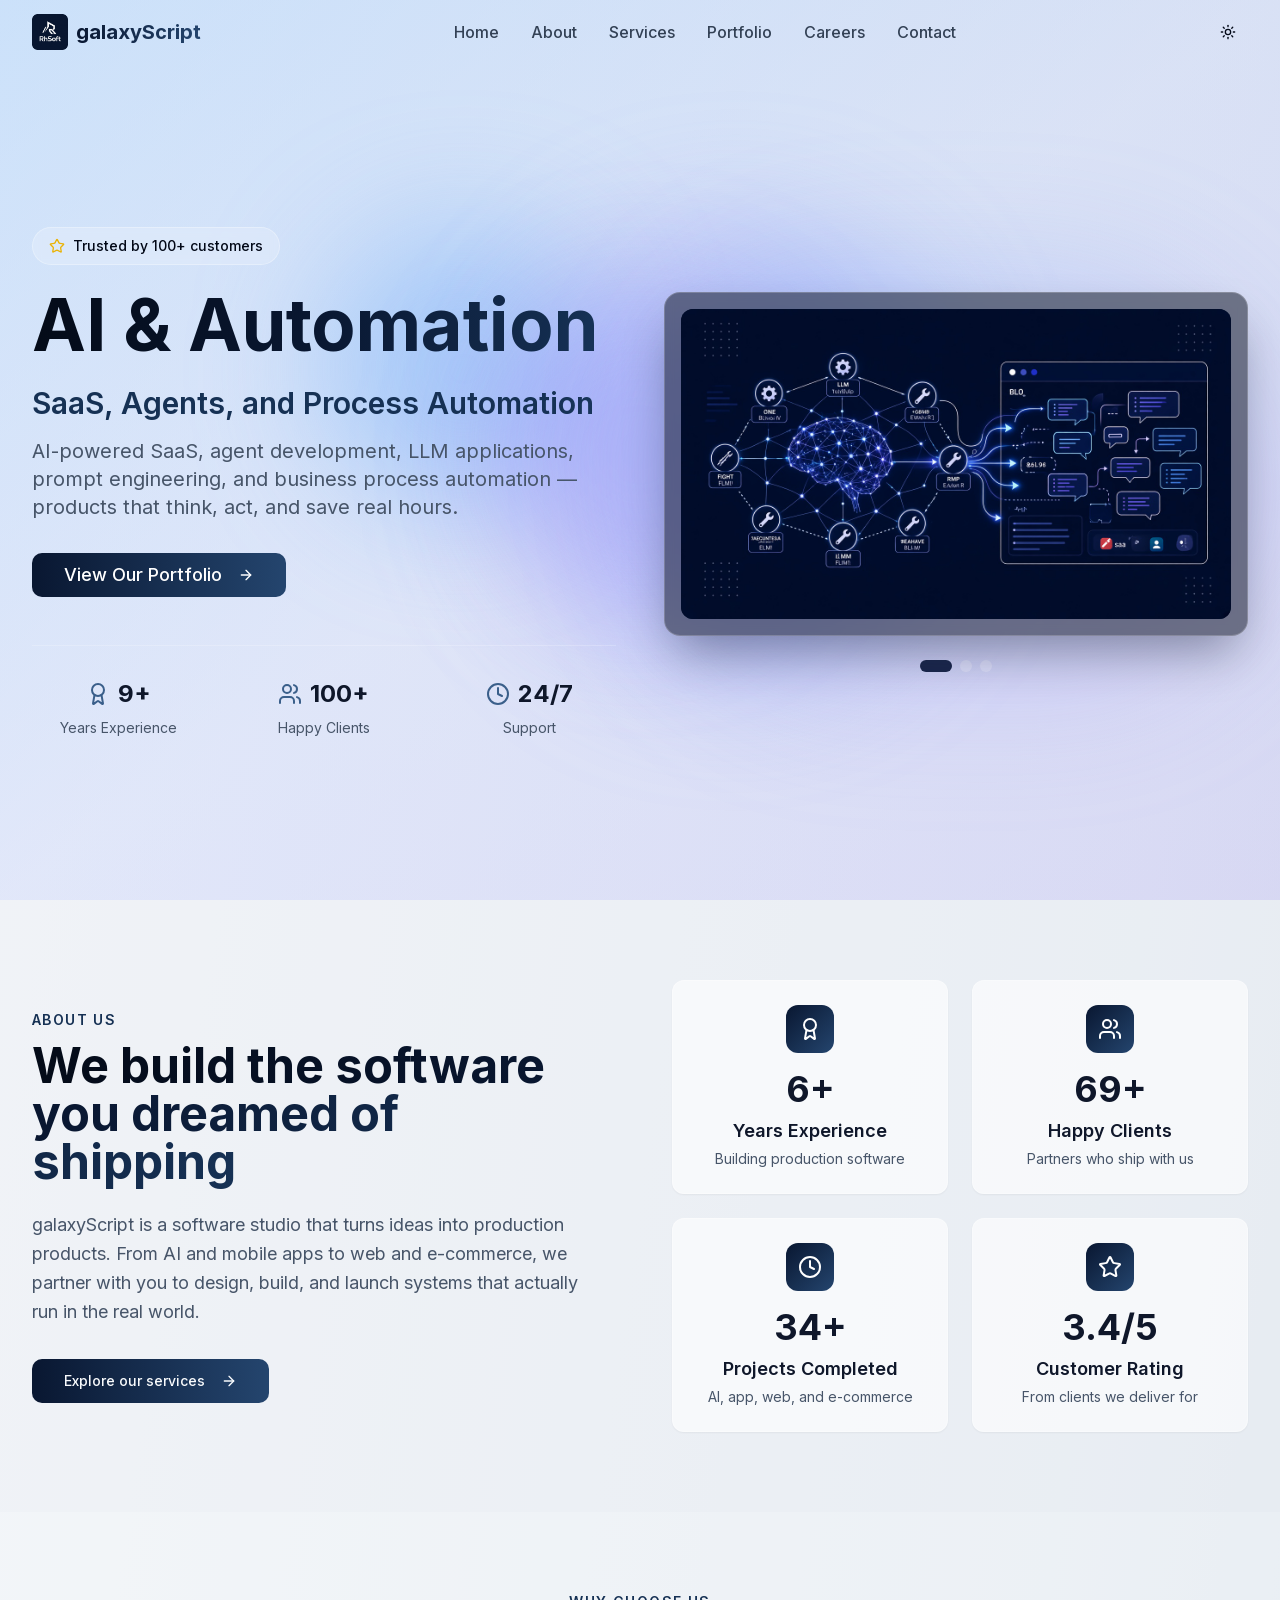
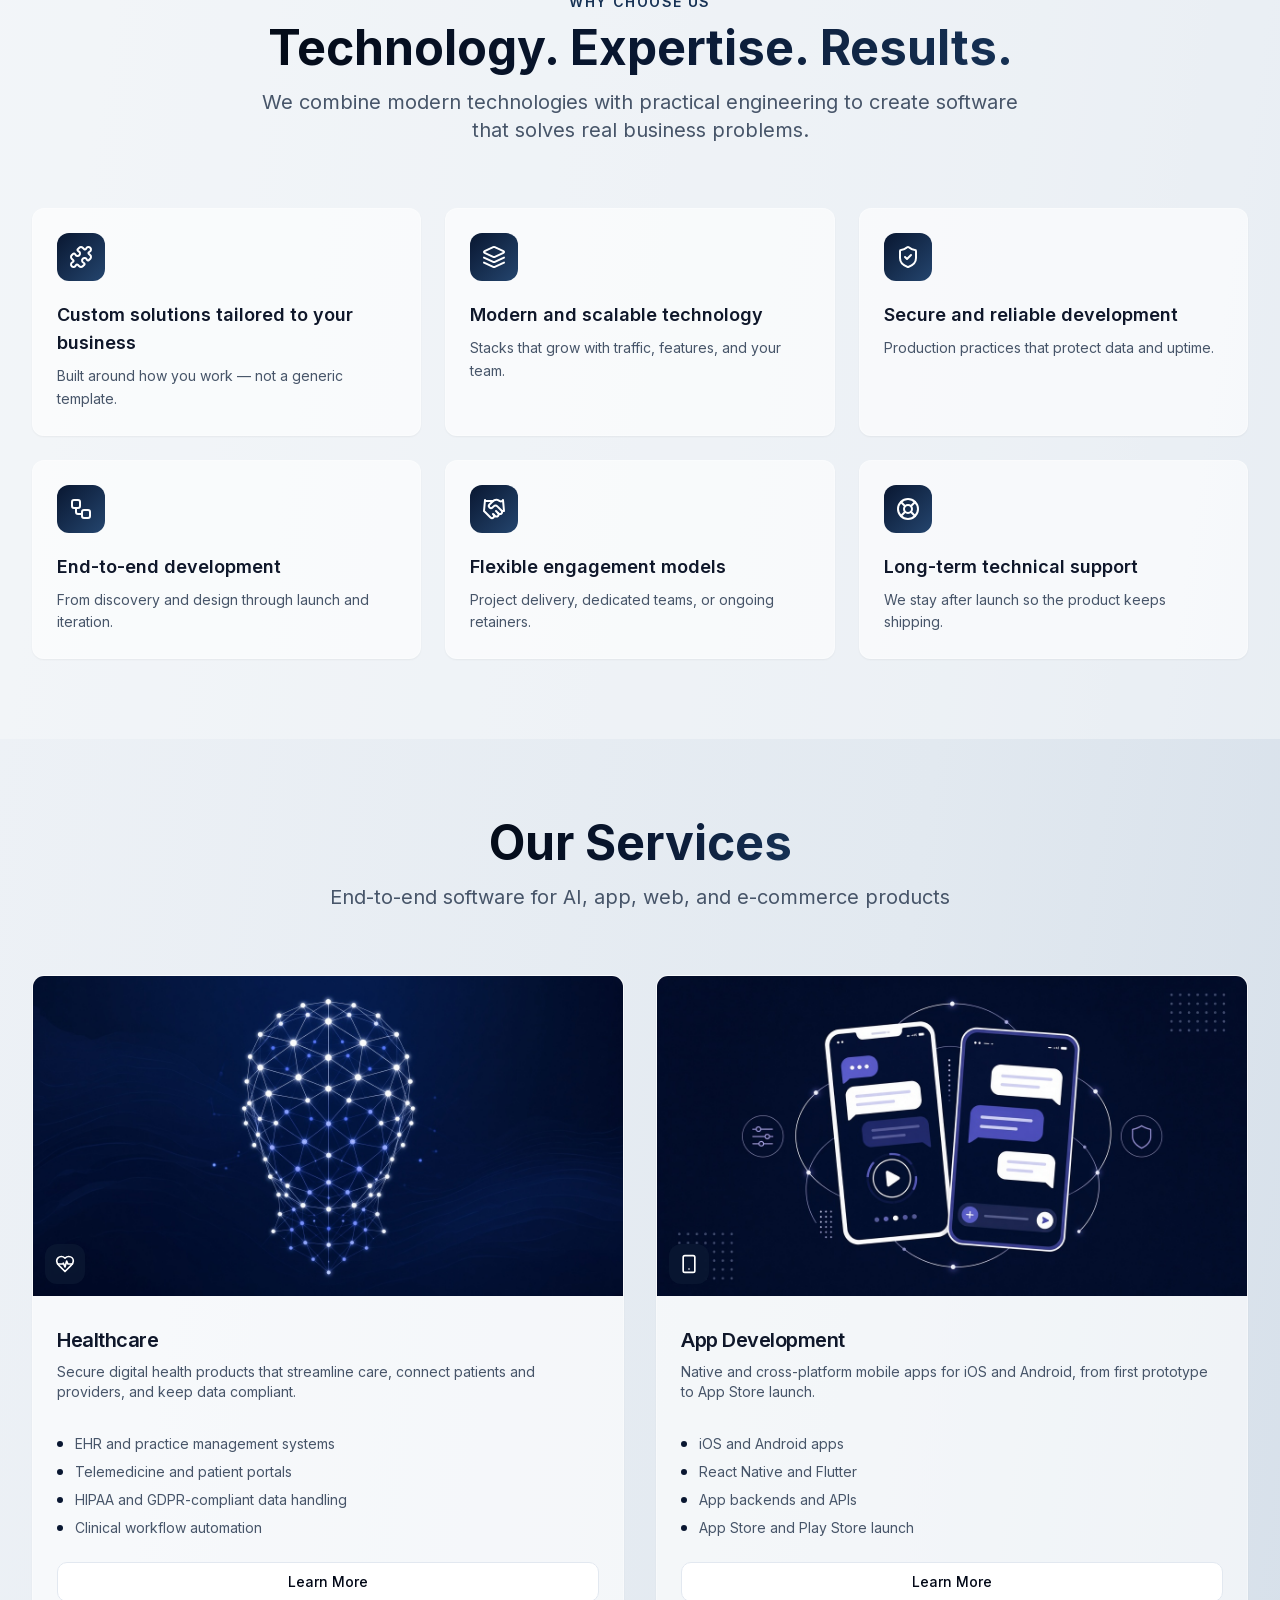
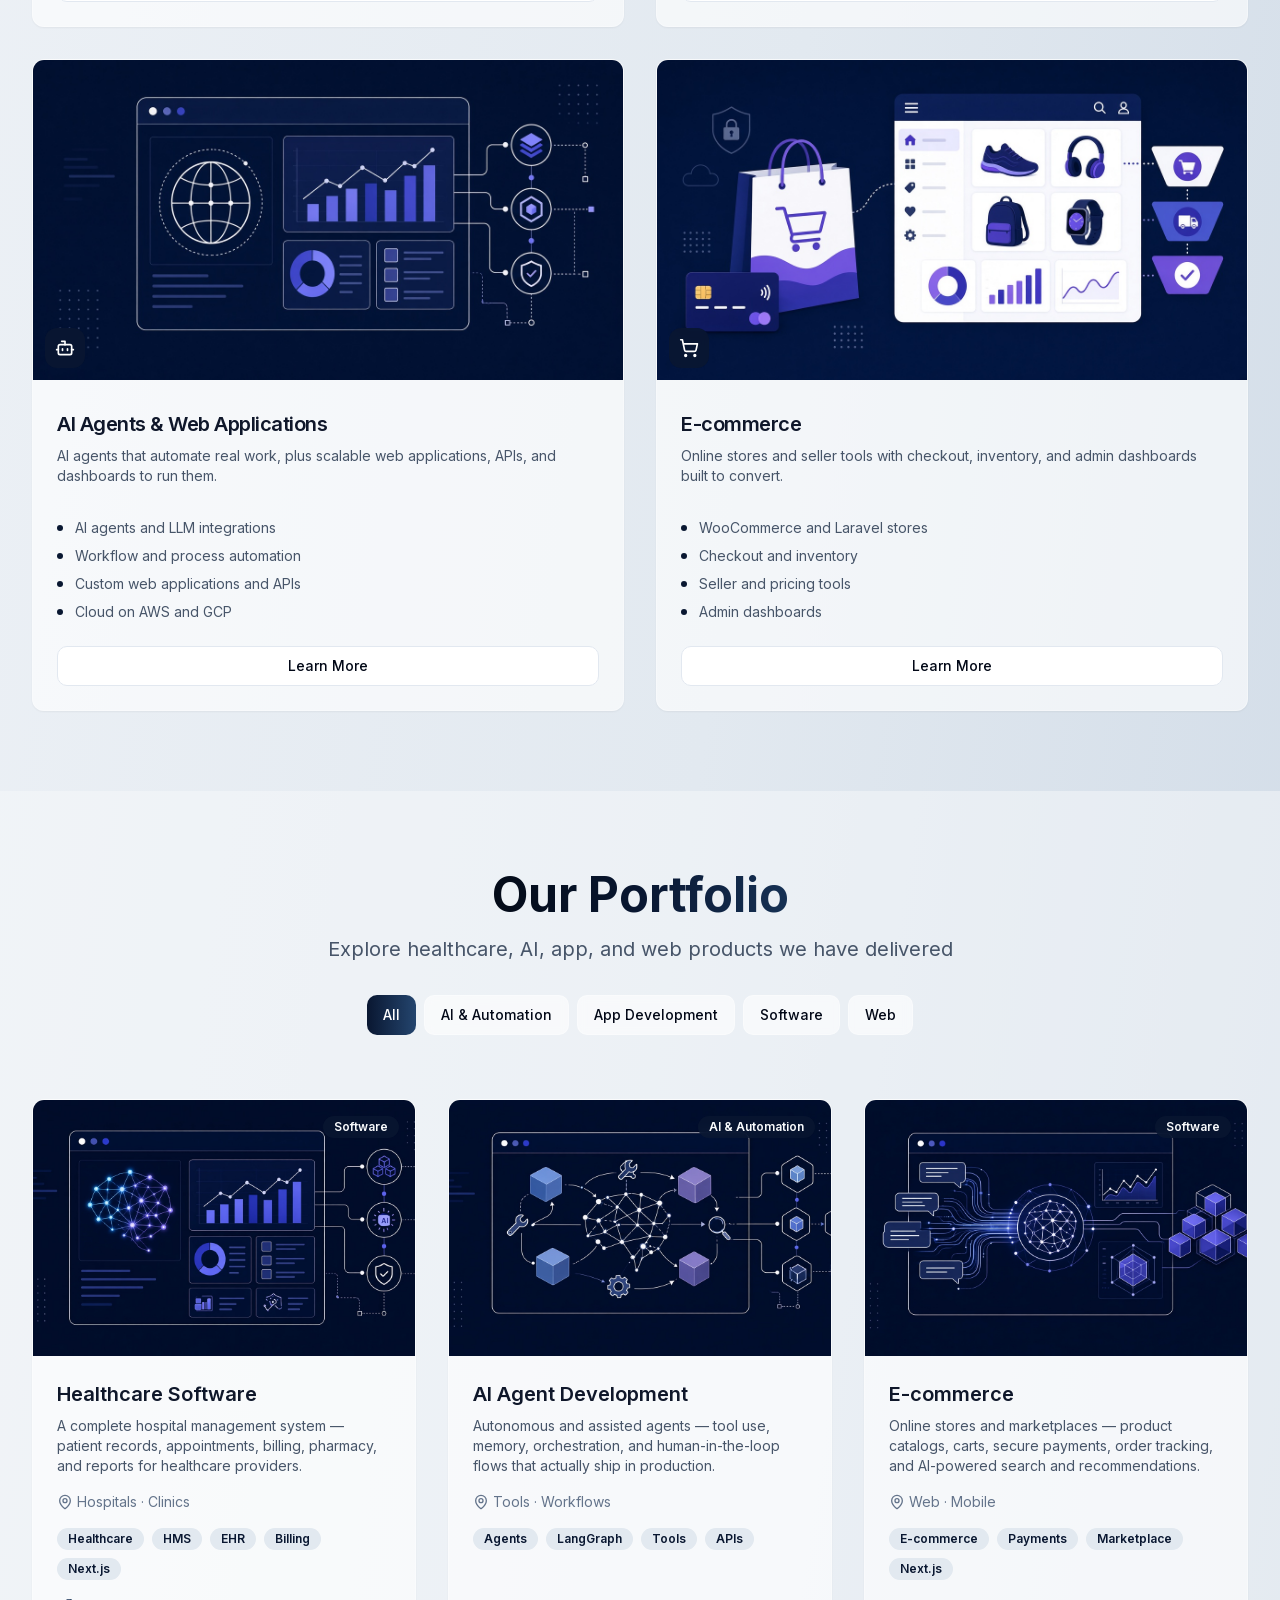
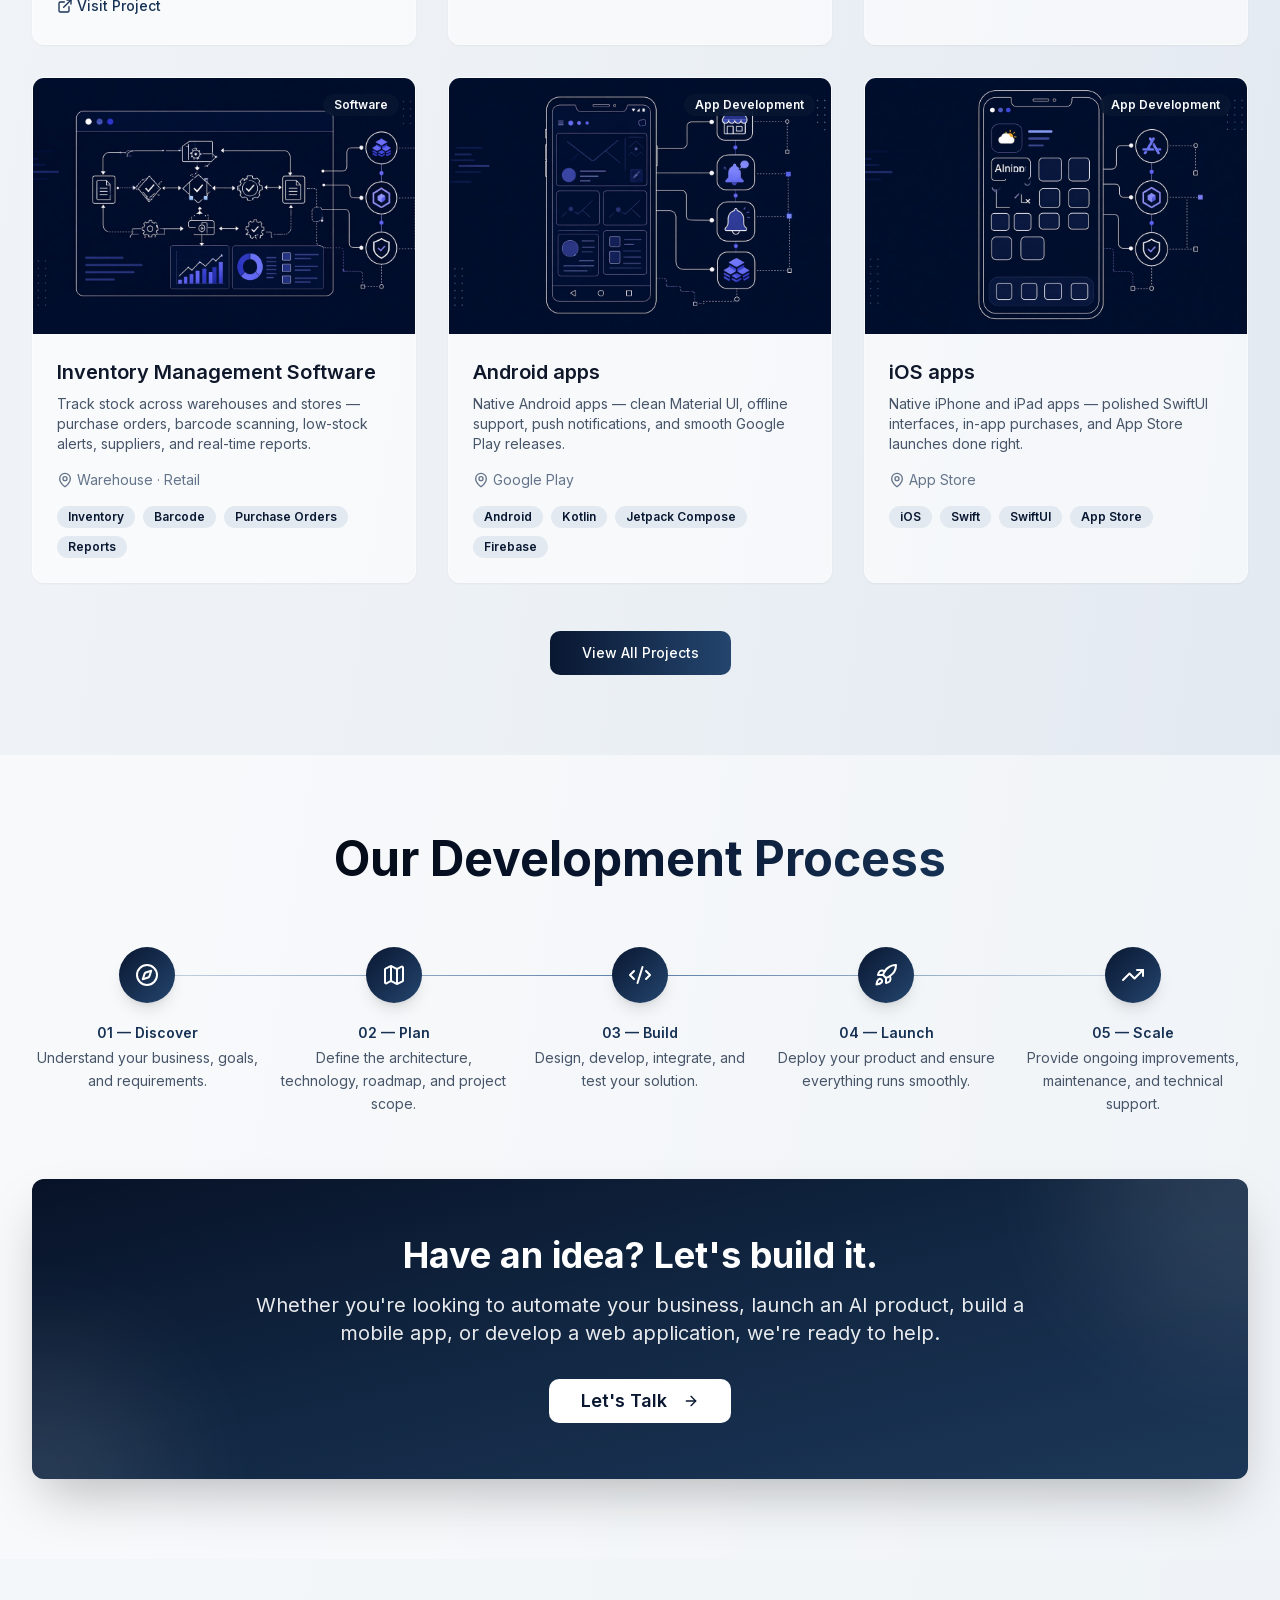
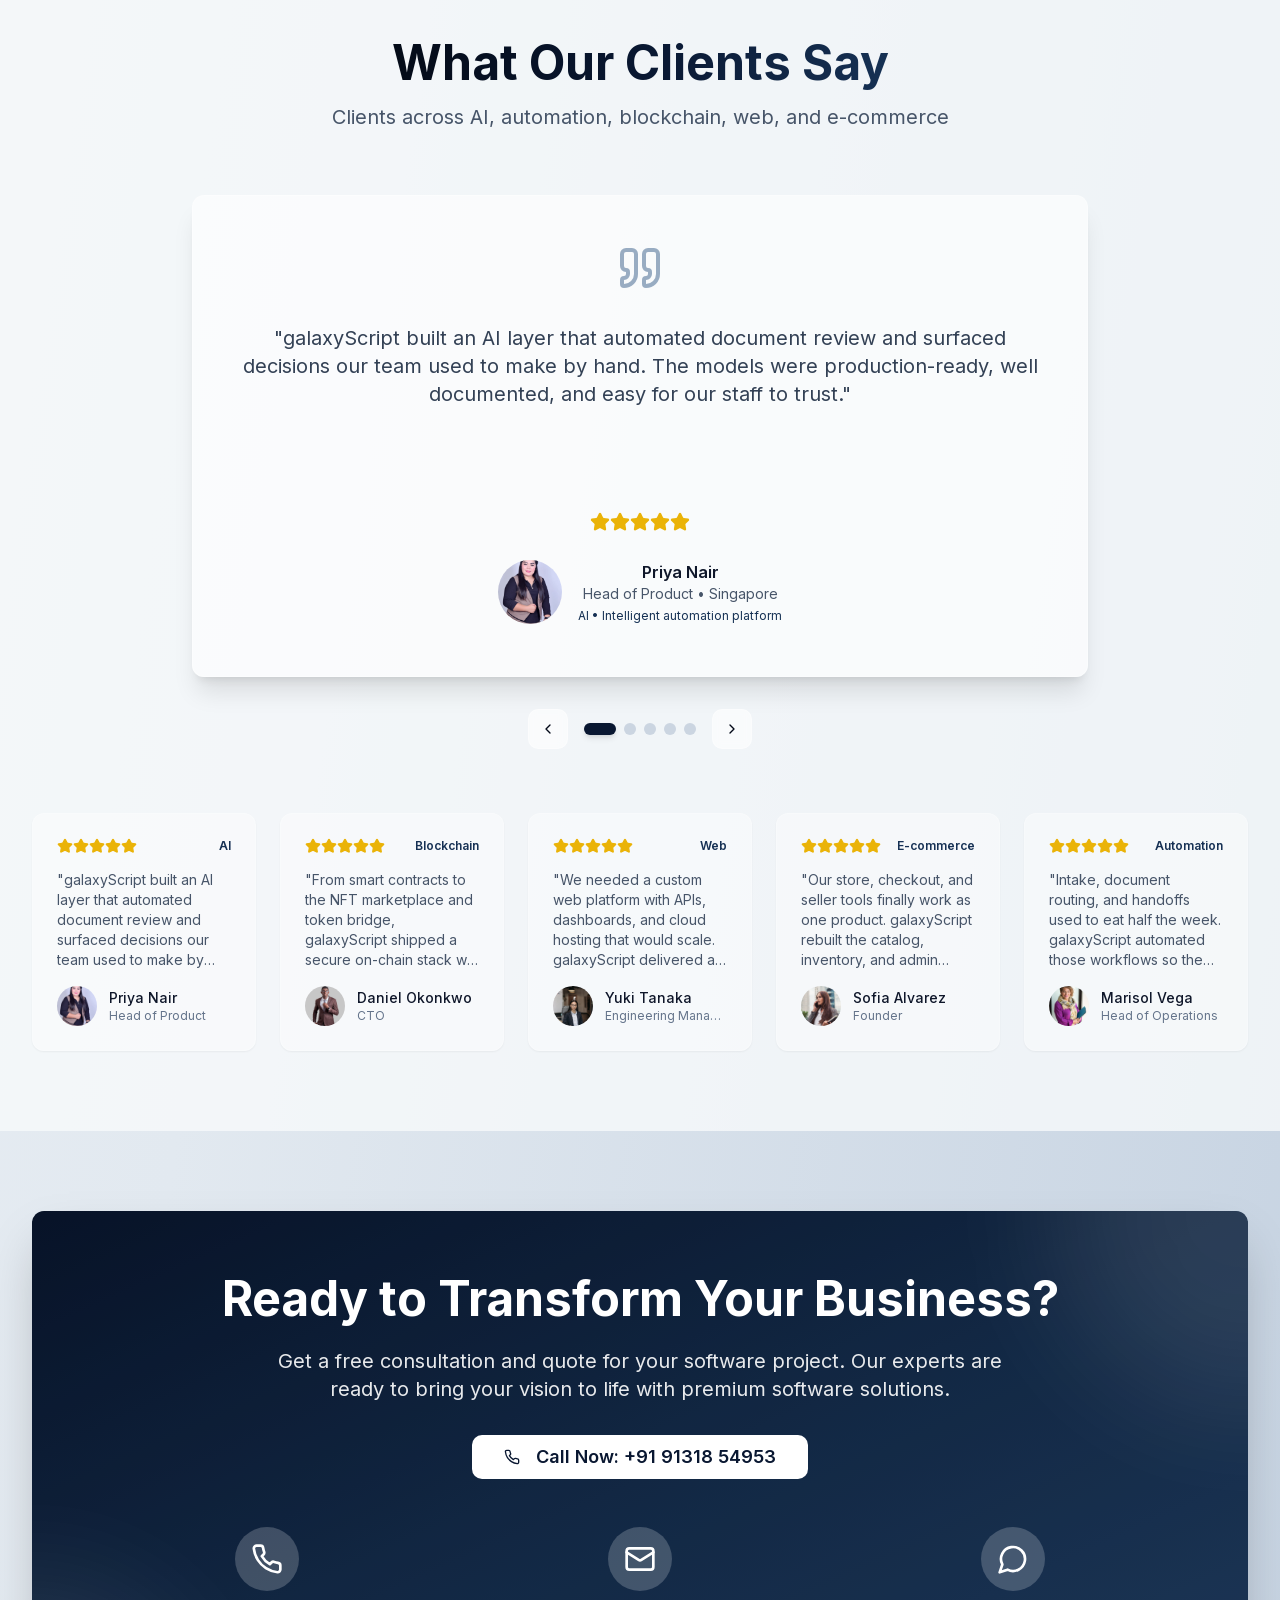
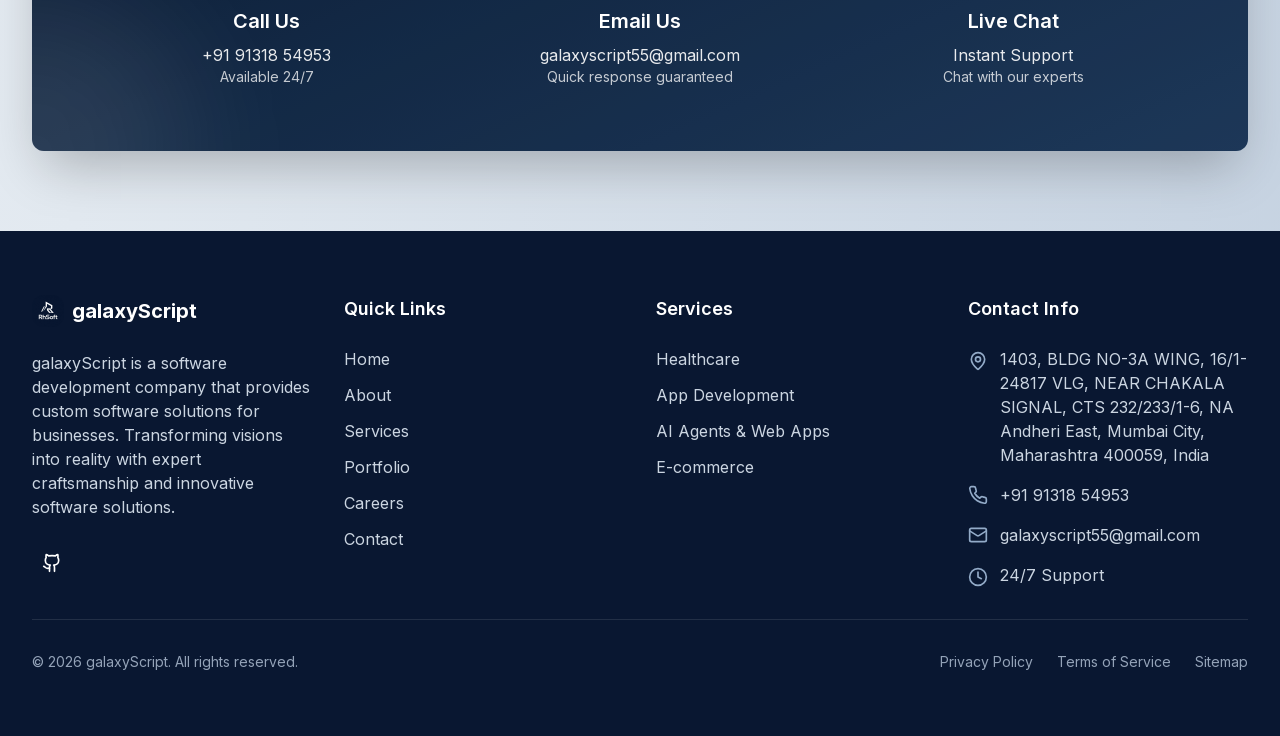
==== index.html @ 2e7a4e29 "first versions" ====
<!DOCTYPE html><html lang="en"><head><meta charSet="utf-8"/><meta name="viewport" content="width=device-width, initial-scale=1"/><link rel="preload" as="image" href="/_next/static/media/logo.4c44ef34.png" fetchPriority="high"/><link rel="preload" as="image" href="/assets/hero-ai.png" fetchPriority="high"/><link rel="stylesheet" href="/_next/static/css/bc643c7aef26055a.css" data-precedence="next"/><link rel="stylesheet" href="/_next/static/css/da6e9b4a73108890.css" data-precedence="next"/><link rel="preload" as="script" fetchPriority="low" href="/_next/static/chunks/webpack-cb650dbaab01d669.js"/><script src="/_next/static/chunks/fd9d1056-9abfb49807193c16.js" async=""></script><script src="/_next/static/chunks/117-f1ce64ccbaf6ced5.js" async=""></script><script src="/_next/static/chunks/main-app-5fa572eb5e106ee3.js" async=""></script><script src="/_next/static/chunks/972-e40179fadf565b57.js" async=""></script><script src="/_next/static/chunks/203-cdb6b2518a91c66d.js" async=""></script><script src="/_next/static/chunks/878-c3005250de6bd8cd.js" async=""></script><script src="/_next/static/chunks/app/page-ee26ec0c65e724ce.js" async=""></script><script src="/_next/static/chunks/app/layout-0b3f12d92cfa5cab.js" async=""></script><link rel="preload" href="https://www.googletagmanager.com/gtag/js?id=G-7CBBF8YY45" as="script"/><link rel="icon" href="/favicon.png"/><title>galaxyScript - Software Development Company</title><meta name="description" content="galaxyScript is a software development company that provides custom software solutions for businesses."/><meta name="keywords" content="software development, custom software solutions, software development company, software development services, software development agency, software development company, software development services, software development agency"/><link rel="canonical" href="https://www.galaxyscript.co.uk"/><script src="/_next/static/chunks/polyfills-42372ed130431b0a.js" noModule=""></script></head><body class="__className_d8ebd1"><script>((e,t,r,n,o,l,a,i)=>{let u=document.documentElement,s=["light","dark"];function c(t){(Array.isArray(e)?e:[e]).forEach(e=>{let r="class"===e,n=r&&l?o.map(e=>l[e]||e):o;r?(u.classList.remove(...n),u.classList.add(l&&l[t]?l[t]:t)):u.setAttribute(e,t)}),i&&s.includes(t)&&(u.style.colorScheme=t)}if(n)c(n);else try{let e=localStorage.getItem(t)||r,n=a&&"system"===e?window.matchMedia("(prefers-color-scheme: dark)").matches?"dark":"light":e;c(n)}catch(e){}})("class","theme","light",null,["light","dark"],null,true,true)</script><div class="min-h-screen bg-gradient-to-br from-brand-50 via-brand-100 to-brand-200 dark:from-brand-950 dark:via-brand-900 dark:to-brand-800"><nav class="fixed top-0 w-full z-50 transition-[background-color,border-color,box-shadow] duration-300 bg-transparent"><div class="max-w-7xl mx-auto px-4 sm:px-6 lg:px-8"><div class="flex justify-between items-center h-16"><a class="flex items-center space-x-2" href="/"><img alt="galaxyScript Logo" fetchPriority="high" width="36" height="36" decoding="async" data-nimg="1" class="w-9 h-9 object-contain" style="color:transparent" src="/_next/static/media/logo.4c44ef34.png"/><span class="text-xl font-bold bg-gradient-to-r from-brand-800 to-brand-600 bg-clip-text text-transparent dark:text-white/90">galaxyScript</span></a><div class="hidden md:flex items-center space-x-8"><a class="text-slate-700 dark:text-slate-300 hover:text-brand-700 dark:hover:text-brand-300 transition-colors duration-200 font-medium" href="/">Home</a><a class="text-slate-700 dark:text-slate-300 hover:text-brand-700 dark:hover:text-brand-300 transition-colors duration-200 font-medium" href="/#about">About</a><a class="text-slate-700 dark:text-slate-300 hover:text-brand-700 dark:hover:text-brand-300 transition-colors duration-200 font-medium" href="/services">Services</a><a class="text-slate-700 dark:text-slate-300 hover:text-brand-700 dark:hover:text-brand-300 transition-colors duration-200 font-medium" href="/portfolio">Portfolio</a><a class="text-slate-700 dark:text-slate-300 hover:text-brand-700 dark:hover:text-brand-300 transition-colors duration-200 font-medium" href="/careers">Careers</a><a class="text-slate-700 dark:text-slate-300 hover:text-brand-700 dark:hover:text-brand-300 transition-colors duration-200 font-medium" href="/contact">Contact</a></div><div class="hidden md:flex items-center space-x-4"><button class="inline-flex items-center justify-center gap-2 whitespace-nowrap rounded-md text-sm font-medium ring-offset-background transition-colors focus-visible:outline-none focus-visible:ring-2 focus-visible:ring-ring focus-visible:ring-offset-2 disabled:pointer-events-none disabled:opacity-50 [&amp;_svg]:pointer-events-none [&amp;_svg]:size-4 [&amp;_svg]:shrink-0 hover:text-accent-foreground h-10 w-10 hover:bg-white/20 dark:hover:bg-slate-800/20"><svg xmlns="http://www.w3.org/2000/svg" width="24" height="24" viewBox="0 0 24 24" fill="none" stroke="currentColor" stroke-width="2" stroke-linecap="round" stroke-linejoin="round" class="lucide lucide-sun h-5 w-5 rotate-0 scale-100 transition-transform dark:-rotate-90 dark:scale-0"><circle cx="12" cy="12" r="4"></circle><path d="M12 2v2"></path><path d="M12 20v2"></path><path d="m4.93 4.93 1.41 1.41"></path><path d="m17.66 17.66 1.41 1.41"></path><path d="M2 12h2"></path><path d="M20 12h2"></path><path d="m6.34 17.66-1.41 1.41"></path><path d="m19.07 4.93-1.41 1.41"></path></svg><svg xmlns="http://www.w3.org/2000/svg" width="24" height="24" viewBox="0 0 24 24" fill="none" stroke="currentColor" stroke-width="2" stroke-linecap="round" stroke-linejoin="round" class="lucide lucide-moon absolute h-5 w-5 rotate-90 scale-0 transition-transform dark:rotate-0 dark:scale-100"><path d="M12 3a6 6 0 0 0 9 9 9 9 0 1 1-9-9Z"></path></svg><span class="sr-only">Toggle theme</span></button></div><div class="md:hidden flex items-center space-x-2"><button class="inline-flex items-center justify-center gap-2 whitespace-nowrap rounded-md text-sm font-medium ring-offset-background transition-colors focus-visible:outline-none focus-visible:ring-2 focus-visible:ring-ring focus-visible:ring-offset-2 disabled:pointer-events-none disabled:opacity-50 [&amp;_svg]:pointer-events-none [&amp;_svg]:size-4 [&amp;_svg]:shrink-0 hover:text-accent-foreground h-10 w-10 hover:bg-white/20 dark:hover:bg-slate-800/20"><svg xmlns="http://www.w3.org/2000/svg" width="24" height="24" viewBox="0 0 24 24" fill="none" stroke="currentColor" stroke-width="2" stroke-linecap="round" stroke-linejoin="round" class="lucide lucide-sun h-5 w-5 rotate-0 scale-100 transition-transform dark:-rotate-90 dark:scale-0"><circle cx="12" cy="12" r="4"></circle><path d="M12 2v2"></path><path d="M12 20v2"></path><path d="m4.93 4.93 1.41 1.41"></path><path d="m17.66 17.66 1.41 1.41"></path><path d="M2 12h2"></path><path d="M20 12h2"></path><path d="m6.34 17.66-1.41 1.41"></path><path d="m19.07 4.93-1.41 1.41"></path></svg><svg xmlns="http://www.w3.org/2000/svg" width="24" height="24" viewBox="0 0 24 24" fill="none" stroke="currentColor" stroke-width="2" stroke-linecap="round" stroke-linejoin="round" class="lucide lucide-moon absolute h-5 w-5 rotate-90 scale-0 transition-transform dark:rotate-0 dark:scale-100"><path d="M12 3a6 6 0 0 0 9 9 9 9 0 1 1-9-9Z"></path></svg><span class="sr-only">Toggle theme</span></button><button class="inline-flex items-center justify-center gap-2 whitespace-nowrap rounded-md text-sm font-medium ring-offset-background transition-colors focus-visible:outline-none focus-visible:ring-2 focus-visible:ring-ring focus-visible:ring-offset-2 disabled:pointer-events-none disabled:opacity-50 [&amp;_svg]:pointer-events-none [&amp;_svg]:size-4 [&amp;_svg]:shrink-0 hover:bg-accent hover:text-accent-foreground h-10 w-10"><svg xmlns="http://www.w3.org/2000/svg" width="24" height="24" viewBox="0 0 24 24" fill="none" stroke="currentColor" stroke-width="2" stroke-linecap="round" stroke-linejoin="round" class="lucide lucide-menu w-5 h-5"><line x1="4" x2="20" y1="12" y2="12"></line><line x1="4" x2="20" y1="6" y2="6"></line><line x1="4" x2="20" y1="18" y2="18"></line></svg></button></div></div></div></nav><main><div class="overflow-hidden"><section class="relative min-h-screen flex items-center justify-center overflow-hidden pt-16"><div class="absolute inset-0 bg-gradient-to-br from-blue-300/40 via-indigo-200/35 to-violet-300/30 dark:from-blue-500/20 dark:via-indigo-400/15 dark:to-violet-500/20"></div><div class="absolute inset-0"><div class="absolute top-1/4 left-1/4 w-72 h-72 bg-blue-400/40 rounded-full blur-3xl"></div><div class="absolute bottom-1/4 right-1/4 w-[28rem] h-[28rem] bg-indigo-400/35 rounded-full blur-3xl"></div><div class="absolute top-1/2 left-1/2 transform -translate-x-1/2 -translate-y-1/2 w-80 h-80 bg-violet-400/25 rounded-full blur-3xl"></div></div><div class="relative z-10 max-w-7xl mx-auto px-4 sm:px-6 lg:px-8"><div class="grid lg:grid-cols-2 gap-12 items-center"><div class="text-center lg:text-left"><div class="inline-flex items-center px-4 py-2 rounded-full bg-white/20 dark:bg-slate-800/20 backdrop-blur-sm border border-white/30 mb-6"><svg xmlns="http://www.w3.org/2000/svg" width="24" height="24" viewBox="0 0 24 24" fill="none" stroke="currentColor" stroke-width="2" stroke-linecap="round" stroke-linejoin="round" class="lucide lucide-star w-4 h-4 text-yellow-500 mr-2"><path d="M11.525 2.295a.53.53 0 0 1 .95 0l2.31 4.679a2.123 2.123 0 0 0 1.595 1.16l5.166.756a.53.53 0 0 1 .294.904l-3.736 3.638a2.123 2.123 0 0 0-.611 1.878l.882 5.14a.53.53 0 0 1-.771.56l-4.618-2.428a2.122 2.122 0 0 0-1.973 0L6.396 21.01a.53.53 0 0 1-.77-.56l.881-5.139a2.122 2.122 0 0 0-.611-1.879L2.16 9.795a.53.53 0 0 1 .294-.906l5.165-.755a2.122 2.122 0 0 0 1.597-1.16z"></path></svg><span class="text-sm font-medium">Trusted by 100+ customers</span></div><h1 class="text-4xl md:text-6xl lg:text-7xl font-bold mb-6"><span class="bg-gradient-to-r from-brand-950 via-brand-800 to-brand-700 dark:from-white dark:via-brand-100 dark:to-brand-200 bg-clip-text text-transparent">AI &amp; Automation</span></h1><h2 class="text-xl md:text-2xl lg:text-3xl font-semibold text-brand-700 dark:text-brand-300 mb-4">SaaS, Agents, and Process Automation</h2><p class="text-lg md:text-xl text-slate-600 dark:text-slate-300 mb-8 max-w-2xl">AI-powered SaaS, agent development, LLM applications, prompt engineering, and business process automation — products that think, act, and save real hours.</p><div class="flex flex-col sm:flex-row gap-4 justify-center lg:justify-start"><a class="inline-flex items-center justify-center gap-2 whitespace-nowrap font-medium ring-offset-background transition-colors focus-visible:outline-none focus-visible:ring-2 focus-visible:ring-ring focus-visible:ring-offset-2 disabled:pointer-events-none disabled:opacity-50 [&amp;_svg]:pointer-events-none [&amp;_svg]:size-4 [&amp;_svg]:shrink-0 bg-primary hover:bg-primary/90 h-11 rounded-md bg-gradient-to-r from-brand-800 to-brand-600 hover:from-brand-900 hover:to-brand-700 text-white px-8 py-4 text-lg" href="/portfolio">View Our Portfolio<svg xmlns="http://www.w3.org/2000/svg" width="24" height="24" viewBox="0 0 24 24" fill="none" stroke="currentColor" stroke-width="2" stroke-linecap="round" stroke-linejoin="round" class="lucide lucide-arrow-right ml-2 w-5 h-5"><path d="M5 12h14"></path><path d="m12 5 7 7-7 7"></path></svg></a></div><div class="grid grid-cols-3 gap-8 mt-12 pt-8 border-t border-white/20"><div class="text-center"><div class="flex items-center justify-center mb-2"><svg xmlns="http://www.w3.org/2000/svg" width="24" height="24" viewBox="0 0 24 24" fill="none" stroke="currentColor" stroke-width="2" stroke-linecap="round" stroke-linejoin="round" class="lucide lucide-award w-6 h-6 text-brand-500 mr-2"><path d="m15.477 12.89 1.515 8.526a.5.5 0 0 1-.81.47l-3.58-2.687a1 1 0 0 0-1.197 0l-3.586 2.686a.5.5 0 0 1-.81-.469l1.514-8.526"></path><circle cx="12" cy="8" r="6"></circle></svg><span class="text-2xl font-bold text-slate-900 dark:text-white">9+</span></div><p class="text-sm text-slate-600 dark:text-slate-400">Years Experience</p></div><div class="text-center"><div class="flex items-center justify-center mb-2"><svg xmlns="http://www.w3.org/2000/svg" width="24" height="24" viewBox="0 0 24 24" fill="none" stroke="currentColor" stroke-width="2" stroke-linecap="round" stroke-linejoin="round" class="lucide lucide-users w-6 h-6 text-brand-500 mr-2"><path d="M16 21v-2a4 4 0 0 0-4-4H6a4 4 0 0 0-4 4v2"></path><circle cx="9" cy="7" r="4"></circle><path d="M22 21v-2a4 4 0 0 0-3-3.87"></path><path d="M16 3.13a4 4 0 0 1 0 7.75"></path></svg><span class="text-2xl font-bold text-slate-900 dark:text-white">100+</span></div><p class="text-sm text-slate-600 dark:text-slate-400">Happy Clients</p></div><div class="text-center"><div class="flex items-center justify-center mb-2"><svg xmlns="http://www.w3.org/2000/svg" width="24" height="24" viewBox="0 0 24 24" fill="none" stroke="currentColor" stroke-width="2" stroke-linecap="round" stroke-linejoin="round" class="lucide lucide-clock w-6 h-6 text-brand-500 mr-2"><circle cx="12" cy="12" r="10"></circle><polyline points="12 6 12 12 16 14"></polyline></svg><span class="text-2xl font-bold text-slate-900 dark:text-white">24/7</span></div><p class="text-sm text-slate-600 dark:text-slate-400">Support</p></div></div></div><div class="relative"><div class="absolute -inset-6 bg-gradient-to-br from-blue-400/30 via-indigo-400/20 to-violet-400/25 blur-3xl rounded-full pointer-events-none"></div><div class="relative rounded-2xl overflow-hidden bg-brand-950/50 dark:bg-brand-950/70 backdrop-blur-sm border border-white/20 p-3 md:p-4 shadow-2xl shadow-brand-900/40"><div class="relative aspect-video w-full rounded-xl overflow-hidden bg-[#091731]"><img alt="AI &amp; Automation" fetchPriority="high" decoding="async" data-nimg="fill" class="absolute inset-0 w-full h-full object-contain transition-opacity duration-700 ease-in-out opacity-100" style="position:absolute;height:100%;width:100%;left:0;top:0;right:0;bottom:0;color:transparent" src="/assets/hero-ai.png"/><img alt="App Development" loading="lazy" decoding="async" data-nimg="fill" class="absolute inset-0 w-full h-full object-contain transition-opacity duration-700 ease-in-out opacity-0" style="position:absolute;height:100%;width:100%;left:0;top:0;right:0;bottom:0;color:transparent" src="/assets/hero-product.png"/><img alt="Web Development" loading="lazy" decoding="async" data-nimg="fill" class="absolute inset-0 w-full h-full object-contain transition-opacity duration-700 ease-in-out opacity-0" style="position:absolute;height:100%;width:100%;left:0;top:0;right:0;bottom:0;color:transparent" src="/assets/hero-web.png"/></div></div><div class="flex justify-center mt-6 space-x-2"><button class="h-3 rounded-full transition-[width,background-color] duration-300 bg-brand-800 w-8" title="Go to slide 1" aria-label="Go to slide 1"></button><button class="h-3 rounded-full transition-[width,background-color] duration-300 bg-white/40 hover:bg-white/60 w-3" title="Go to slide 2" aria-label="Go to slide 2"></button><button class="h-3 rounded-full transition-[width,background-color] duration-300 bg-white/40 hover:bg-white/60 w-3" title="Go to slide 3" aria-label="Go to slide 3"></button></div></div></div></div></section><section id="about" class="scroll-mt-24 py-20 px-4 sm:px-6 lg:px-8 bg-brand-50/50 dark:bg-brand-900/50"><div class="max-w-7xl mx-auto"><div class="grid lg:grid-cols-2 gap-12 lg:gap-16 items-center"><div><p class="text-sm font-semibold uppercase tracking-widest text-brand-700 dark:text-brand-300 mb-3">About us</p><h2 class="text-3xl md:text-4xl lg:text-5xl font-bold mb-6"><span class="bg-gradient-to-r from-brand-950 via-brand-800 to-brand-700 dark:from-white dark:via-brand-100 dark:to-brand-200 bg-clip-text text-transparent">We build the software you dreamed of shipping</span></h2><p class="text-lg text-slate-600 dark:text-slate-300 leading-relaxed mb-8">galaxyScript is a software studio that turns ideas into production products. From AI and mobile apps to web and e-commerce, we partner with you to design, build, and launch systems that actually run in the real world.</p><a class="inline-flex items-center justify-center gap-2 whitespace-nowrap text-sm font-medium ring-offset-background transition-colors focus-visible:outline-none focus-visible:ring-2 focus-visible:ring-ring focus-visible:ring-offset-2 disabled:pointer-events-none disabled:opacity-50 [&amp;_svg]:pointer-events-none [&amp;_svg]:size-4 [&amp;_svg]:shrink-0 bg-primary text-primary-foreground hover:bg-primary/90 h-11 rounded-md px-8 bg-gradient-to-r from-brand-800 to-brand-600 hover:from-brand-900 hover:to-brand-700" href="/services">Explore our services<svg xmlns="http://www.w3.org/2000/svg" width="24" height="24" viewBox="0 0 24 24" fill="none" stroke="currentColor" stroke-width="2" stroke-linecap="round" stroke-linejoin="round" class="lucide lucide-arrow-right ml-2 w-5 h-5"><path d="M5 12h14"></path><path d="m12 5 7 7-7 7"></path></svg></a></div><div class="grid grid-cols-2 gap-6"><div class="rounded-lg text-card-foreground shadow-sm h-full text-center bg-white/60 dark:bg-slate-800/60 border border-white/30 hover:shadow-lg transition-shadow duration-300"><div class="p-6"><div class="flex justify-center mb-4"><div class="w-12 h-12 bg-gradient-to-br from-brand-800 to-brand-600 rounded-lg flex items-center justify-center"><svg xmlns="http://www.w3.org/2000/svg" width="24" height="24" viewBox="0 0 24 24" fill="none" stroke="currentColor" stroke-width="2" stroke-linecap="round" stroke-linejoin="round" class="lucide lucide-award w-6 h-6 text-white"><path d="m15.477 12.89 1.515 8.526a.5.5 0 0 1-.81.47l-3.58-2.687a1 1 0 0 0-1.197 0l-3.586 2.686a.5.5 0 0 1-.81-.469l1.514-8.526"></path><circle cx="12" cy="8" r="6"></circle></svg></div></div><span class="text-3xl md:text-4xl font-bold text-slate-900 dark:text-white">0<!-- -->+</span><h3 class="text-lg font-semibold text-slate-900 dark:text-white mt-2 mb-1">Years Experience</h3><p class="text-sm text-slate-600 dark:text-slate-400">Building production software</p></div></div><div class="rounded-lg text-card-foreground shadow-sm h-full text-center bg-white/60 dark:bg-slate-800/60 border border-white/30 hover:shadow-lg transition-shadow duration-300"><div class="p-6"><div class="flex justify-center mb-4"><div class="w-12 h-12 bg-gradient-to-br from-brand-800 to-brand-600 rounded-lg flex items-center justify-center"><svg xmlns="http://www.w3.org/2000/svg" width="24" height="24" viewBox="0 0 24 24" fill="none" stroke="currentColor" stroke-width="2" stroke-linecap="round" stroke-linejoin="round" class="lucide lucide-users w-6 h-6 text-white"><path d="M16 21v-2a4 4 0 0 0-4-4H6a4 4 0 0 0-4 4v2"></path><circle cx="9" cy="7" r="4"></circle><path d="M22 21v-2a4 4 0 0 0-3-3.87"></path><path d="M16 3.13a4 4 0 0 1 0 7.75"></path></svg></div></div><span class="text-3xl md:text-4xl font-bold text-slate-900 dark:text-white">0<!-- -->+</span><h3 class="text-lg font-semibold text-slate-900 dark:text-white mt-2 mb-1">Happy Clients</h3><p class="text-sm text-slate-600 dark:text-slate-400">Partners who ship with us</p></div></div><div class="rounded-lg text-card-foreground shadow-sm h-full text-center bg-white/60 dark:bg-slate-800/60 border border-white/30 hover:shadow-lg transition-shadow duration-300"><div class="p-6"><div class="flex justify-center mb-4"><div class="w-12 h-12 bg-gradient-to-br from-brand-800 to-brand-600 rounded-lg flex items-center justify-center"><svg xmlns="http://www.w3.org/2000/svg" width="24" height="24" viewBox="0 0 24 24" fill="none" stroke="currentColor" stroke-width="2" stroke-linecap="round" stroke-linejoin="round" class="lucide lucide-clock w-6 h-6 text-white"><circle cx="12" cy="12" r="10"></circle><polyline points="12 6 12 12 16 14"></polyline></svg></div></div><span class="text-3xl md:text-4xl font-bold text-slate-900 dark:text-white">0<!-- -->+</span><h3 class="text-lg font-semibold text-slate-900 dark:text-white mt-2 mb-1">Projects Completed</h3><p class="text-sm text-slate-600 dark:text-slate-400">AI, app, web, and e-commerce</p></div></div><div class="rounded-lg text-card-foreground shadow-sm h-full text-center bg-white/60 dark:bg-slate-800/60 border border-white/30 hover:shadow-lg transition-shadow duration-300"><div class="p-6"><div class="flex justify-center mb-4"><div class="w-12 h-12 bg-gradient-to-br from-brand-800 to-brand-600 rounded-lg flex items-center justify-center"><svg xmlns="http://www.w3.org/2000/svg" width="24" height="24" viewBox="0 0 24 24" fill="none" stroke="currentColor" stroke-width="2" stroke-linecap="round" stroke-linejoin="round" class="lucide lucide-star w-6 h-6 text-white"><path d="M11.525 2.295a.53.53 0 0 1 .95 0l2.31 4.679a2.123 2.123 0 0 0 1.595 1.16l5.166.756a.53.53 0 0 1 .294.904l-3.736 3.638a2.123 2.123 0 0 0-.611 1.878l.882 5.14a.53.53 0 0 1-.771.56l-4.618-2.428a2.122 2.122 0 0 0-1.973 0L6.396 21.01a.53.53 0 0 1-.77-.56l.881-5.139a2.122 2.122 0 0 0-.611-1.879L2.16 9.795a.53.53 0 0 1 .294-.906l5.165-.755a2.122 2.122 0 0 0 1.597-1.16z"></path></svg></div></div><span class="text-3xl md:text-4xl font-bold text-slate-900 dark:text-white">0.0<!-- -->/5</span><h3 class="text-lg font-semibold text-slate-900 dark:text-white mt-2 mb-1">Customer Rating</h3><p class="text-sm text-slate-600 dark:text-slate-400">From clients we deliver for</p></div></div></div></div></div></section><section class="py-20 px-4 sm:px-6 lg:px-8 bg-slate-50/50 dark:bg-slate-900/50"><div class="max-w-7xl mx-auto"><div class="text-center mb-16"><p class="text-sm font-semibold uppercase tracking-widest text-brand-700 dark:text-brand-300 mb-3">Why Choose Us</p><h2 class="text-3xl md:text-4xl lg:text-5xl font-bold mb-4"><span class="bg-gradient-to-r from-brand-950 via-brand-800 to-brand-700 dark:from-white dark:via-brand-100 dark:to-brand-200 bg-clip-text text-transparent">Technology. Expertise. Results.</span></h2><p class="text-lg md:text-xl text-slate-600 dark:text-slate-300 max-w-3xl mx-auto">We combine modern technologies with practical engineering to create software that solves real business problems.</p></div><div class="grid sm:grid-cols-2 lg:grid-cols-3 gap-6"><div class="rounded-lg text-card-foreground shadow-sm h-full bg-white/60 dark:bg-slate-800/60 border border-white/30 hover:shadow-lg hover:border-brand-500/30 transition-[box-shadow,border-color] duration-300"><div class="p-6"><div class="w-12 h-12 mb-5 bg-gradient-to-br from-brand-800 to-brand-600 rounded-lg flex items-center justify-center"><svg xmlns="http://www.w3.org/2000/svg" width="24" height="24" viewBox="0 0 24 24" fill="none" stroke="currentColor" stroke-width="2" stroke-linecap="round" stroke-linejoin="round" class="lucide lucide-puzzle w-6 h-6 text-white"><path d="M19.439 7.85c-.049.322.059.648.289.878l1.568 1.568c.47.47.706 1.087.706 1.704s-.235 1.233-.706 1.704l-1.611 1.611a.98.98 0 0 1-.837.276c-.47-.07-.802-.48-.968-.925a2.501 2.501 0 1 0-3.214 3.214c.446.166.855.497.925.968a.979.979 0 0 1-.276.837l-1.61 1.61a2.404 2.404 0 0 1-1.705.707 2.402 2.402 0 0 1-1.704-.706l-1.568-1.568a1.026 1.026 0 0 0-.877-.29c-.493.074-.84.504-1.02.968a2.5 2.5 0 1 1-3.237-3.237c.464-.18.894-.527.967-1.02a1.026 1.026 0 0 0-.289-.877l-1.568-1.568A2.402 2.402 0 0 1 1.998 12c0-.617.236-1.234.706-1.704L4.23 8.77c.24-.24.581-.353.917-.303.515.077.877.528 1.073 1.01a2.5 2.5 0 1 0 3.259-3.259c-.482-.196-.933-.558-1.01-1.073-.05-.336.062-.676.303-.917l1.525-1.525A2.402 2.402 0 0 1 12 1.998c.617 0 1.234.236 1.704.706l1.568 1.568c.23.23.556.338.877.29.493-.074.84-.504 1.02-.968a2.5 2.5 0 1 1 3.237 3.237c-.464.18-.894.527-.967 1.02Z"></path></svg></div><h3 class="text-lg font-semibold text-slate-900 dark:text-white mb-2">Custom solutions tailored to your business</h3><p class="text-sm text-slate-600 dark:text-slate-400 leading-relaxed">Built around how you work — not a generic template.</p></div></div><div class="rounded-lg text-card-foreground shadow-sm h-full bg-white/60 dark:bg-slate-800/60 border border-white/30 hover:shadow-lg hover:border-brand-500/30 transition-[box-shadow,border-color] duration-300"><div class="p-6"><div class="w-12 h-12 mb-5 bg-gradient-to-br from-brand-800 to-brand-600 rounded-lg flex items-center justify-center"><svg xmlns="http://www.w3.org/2000/svg" width="24" height="24" viewBox="0 0 24 24" fill="none" stroke="currentColor" stroke-width="2" stroke-linecap="round" stroke-linejoin="round" class="lucide lucide-layers w-6 h-6 text-white"><path d="m12.83 2.18a2 2 0 0 0-1.66 0L2.6 6.08a1 1 0 0 0 0 1.83l8.58 3.91a2 2 0 0 0 1.66 0l8.58-3.9a1 1 0 0 0 0-1.83Z"></path><path d="m22 17.65-9.17 4.16a2 2 0 0 1-1.66 0L2 17.65"></path><path d="m22 12.65-9.17 4.16a2 2 0 0 1-1.66 0L2 12.65"></path></svg></div><h3 class="text-lg font-semibold text-slate-900 dark:text-white mb-2">Modern and scalable technology</h3><p class="text-sm text-slate-600 dark:text-slate-400 leading-relaxed">Stacks that grow with traffic, features, and your team.</p></div></div><div class="rounded-lg text-card-foreground shadow-sm h-full bg-white/60 dark:bg-slate-800/60 border border-white/30 hover:shadow-lg hover:border-brand-500/30 transition-[box-shadow,border-color] duration-300"><div class="p-6"><div class="w-12 h-12 mb-5 bg-gradient-to-br from-brand-800 to-brand-600 rounded-lg flex items-center justify-center"><svg xmlns="http://www.w3.org/2000/svg" width="24" height="24" viewBox="0 0 24 24" fill="none" stroke="currentColor" stroke-width="2" stroke-linecap="round" stroke-linejoin="round" class="lucide lucide-shield-check w-6 h-6 text-white"><path d="M20 13c0 5-3.5 7.5-7.66 8.95a1 1 0 0 1-.67-.01C7.5 20.5 4 18 4 13V6a1 1 0 0 1 1-1c2 0 4.5-1.2 6.24-2.72a1.17 1.17 0 0 1 1.52 0C14.51 3.81 17 5 19 5a1 1 0 0 1 1 1z"></path><path d="m9 12 2 2 4-4"></path></svg></div><h3 class="text-lg font-semibold text-slate-900 dark:text-white mb-2">Secure and reliable development</h3><p class="text-sm text-slate-600 dark:text-slate-400 leading-relaxed">Production practices that protect data and uptime.</p></div></div><div class="rounded-lg text-card-foreground shadow-sm h-full bg-white/60 dark:bg-slate-800/60 border border-white/30 hover:shadow-lg hover:border-brand-500/30 transition-[box-shadow,border-color] duration-300"><div class="p-6"><div class="w-12 h-12 mb-5 bg-gradient-to-br from-brand-800 to-brand-600 rounded-lg flex items-center justify-center"><svg xmlns="http://www.w3.org/2000/svg" width="24" height="24" viewBox="0 0 24 24" fill="none" stroke="currentColor" stroke-width="2" stroke-linecap="round" stroke-linejoin="round" class="lucide lucide-workflow w-6 h-6 text-white"><rect width="8" height="8" x="3" y="3" rx="2"></rect><path d="M7 11v4a2 2 0 0 0 2 2h4"></path><rect width="8" height="8" x="13" y="13" rx="2"></rect></svg></div><h3 class="text-lg font-semibold text-slate-900 dark:text-white mb-2">End-to-end development</h3><p class="text-sm text-slate-600 dark:text-slate-400 leading-relaxed">From discovery and design through launch and iteration.</p></div></div><div class="rounded-lg text-card-foreground shadow-sm h-full bg-white/60 dark:bg-slate-800/60 border border-white/30 hover:shadow-lg hover:border-brand-500/30 transition-[box-shadow,border-color] duration-300"><div class="p-6"><div class="w-12 h-12 mb-5 bg-gradient-to-br from-brand-800 to-brand-600 rounded-lg flex items-center justify-center"><svg xmlns="http://www.w3.org/2000/svg" width="24" height="24" viewBox="0 0 24 24" fill="none" stroke="currentColor" stroke-width="2" stroke-linecap="round" stroke-linejoin="round" class="lucide lucide-handshake w-6 h-6 text-white"><path d="m11 17 2 2a1 1 0 1 0 3-3"></path><path d="m14 14 2.5 2.5a1 1 0 1 0 3-3l-3.88-3.88a3 3 0 0 0-4.24 0l-.88.88a1 1 0 1 1-3-3l2.81-2.81a5.79 5.79 0 0 1 7.06-.87l.47.28a2 2 0 0 0 1.42.25L21 4"></path><path d="m21 3 1 11h-2"></path><path d="M3 3 2 14l6.5 6.5a1 1 0 1 0 3-3"></path><path d="M3 4h8"></path></svg></div><h3 class="text-lg font-semibold text-slate-900 dark:text-white mb-2">Flexible engagement models</h3><p class="text-sm text-slate-600 dark:text-slate-400 leading-relaxed">Project delivery, dedicated teams, or ongoing retainers.</p></div></div><div class="rounded-lg text-card-foreground shadow-sm h-full bg-white/60 dark:bg-slate-800/60 border border-white/30 hover:shadow-lg hover:border-brand-500/30 transition-[box-shadow,border-color] duration-300"><div class="p-6"><div class="w-12 h-12 mb-5 bg-gradient-to-br from-brand-800 to-brand-600 rounded-lg flex items-center justify-center"><svg xmlns="http://www.w3.org/2000/svg" width="24" height="24" viewBox="0 0 24 24" fill="none" stroke="currentColor" stroke-width="2" stroke-linecap="round" stroke-linejoin="round" class="lucide lucide-life-buoy w-6 h-6 text-white"><circle cx="12" cy="12" r="10"></circle><path d="m4.93 4.93 4.24 4.24"></path><path d="m14.83 9.17 4.24-4.24"></path><path d="m14.83 14.83 4.24 4.24"></path><path d="m9.17 14.83-4.24 4.24"></path><circle cx="12" cy="12" r="4"></circle></svg></div><h3 class="text-lg font-semibold text-slate-900 dark:text-white mb-2">Long-term technical support</h3><p class="text-sm text-slate-600 dark:text-slate-400 leading-relaxed">We stay after launch so the product keeps shipping.</p></div></div></div></div></section><section class="py-20 px-4 sm:px-6 lg:px-8"><div class="max-w-7xl mx-auto"><div class="text-center mb-16"><h2 class="text-3xl md:text-4xl lg:text-5xl font-bold mb-4"><span class="bg-gradient-to-r from-brand-950 via-brand-800 to-brand-700 dark:from-white dark:via-brand-100 dark:to-brand-200 bg-clip-text text-transparent">Our Services</span></h2><p class="text-lg md:text-xl text-slate-600 dark:text-slate-300 max-w-3xl mx-auto">End-to-end software for AI, app, web, and e-commerce products</p></div><div class="grid md:grid-cols-2 gap-8"><div class="rounded-lg text-card-foreground shadow-sm group h-full flex flex-col overflow-hidden hover:shadow-xl transition-[box-shadow,border-color] duration-300 bg-white/60 dark:bg-slate-800/60 border border-white/30 hover:border-brand-500/30"><div class="flex flex-col space-y-1.5 p-0"><div class="relative overflow-hidden"><img alt="Healthcare" loading="lazy" width="1280" height="720" decoding="async" data-nimg="1" class="w-full h-80 object-cover group-hover:scale-105 transition-transform duration-300" style="color:transparent" src="/assets/services/service-ai.png"/><div class="absolute bottom-3 left-3 w-10 h-10 bg-brand-800/90 backdrop-blur-sm rounded-lg flex items-center justify-center"><svg xmlns="http://www.w3.org/2000/svg" width="24" height="24" viewBox="0 0 24 24" fill="none" stroke="currentColor" stroke-width="2" stroke-linecap="round" stroke-linejoin="round" class="lucide lucide-heart-pulse w-5 h-5 text-white"><path d="M19 14c1.49-1.46 3-3.21 3-5.5A5.5 5.5 0 0 0 16.5 3c-1.76 0-3 .5-4.5 2-1.5-1.5-2.74-2-4.5-2A5.5 5.5 0 0 0 2 8.5c0 2.3 1.5 4.05 3 5.5l7 7Z"></path><path d="M3.22 12H9.5l.5-1 2 4.5 2-7 1.5 3.5h5.27"></path></svg></div></div><div class="p-6 pb-0"><div class="tracking-tight text-xl font-semibold text-slate-900 dark:text-white">Healthcare</div><div class="text-sm text-slate-600 dark:text-slate-300 mt-2 min-h-[4.5rem]">Secure digital health products that streamline care, connect patients and providers, and keep data compliant.</div></div></div><div class="p-6 pt-0 flex flex-1 flex-col"><ul class="space-y-2 mb-6 flex-1"><li class="flex items-center text-sm text-slate-600 dark:text-slate-400"><div class="w-1.5 h-1.5 bg-brand-800 rounded-full mr-3 flex-shrink-0 dark:bg-brand-300"></div>EHR and practice management systems</li><li class="flex items-center text-sm text-slate-600 dark:text-slate-400"><div class="w-1.5 h-1.5 bg-brand-800 rounded-full mr-3 flex-shrink-0 dark:bg-brand-300"></div>Telemedicine and patient portals</li><li class="flex items-center text-sm text-slate-600 dark:text-slate-400"><div class="w-1.5 h-1.5 bg-brand-800 rounded-full mr-3 flex-shrink-0 dark:bg-brand-300"></div>HIPAA and GDPR-compliant data handling</li><li class="flex items-center text-sm text-slate-600 dark:text-slate-400"><div class="w-1.5 h-1.5 bg-brand-800 rounded-full mr-3 flex-shrink-0 dark:bg-brand-300"></div>Clinical workflow automation</li></ul><a class="inline-flex items-center justify-center gap-2 whitespace-nowrap rounded-md text-sm font-medium ring-offset-background focus-visible:outline-none focus-visible:ring-2 focus-visible:ring-ring focus-visible:ring-offset-2 disabled:pointer-events-none disabled:opacity-50 [&amp;_svg]:pointer-events-none [&amp;_svg]:size-4 [&amp;_svg]:shrink-0 border border-input bg-background hover:bg-accent hover:text-accent-foreground h-10 px-4 py-2 w-full mt-auto group-hover:bg-brand-800 group-hover:text-white transition-colors duration-300" href="/services#healthcare">Learn More<span class="sr-only"> about our <!-- -->Healthcare<!-- --> services</span></a></div></div><div class="rounded-lg text-card-foreground shadow-sm group h-full flex flex-col overflow-hidden hover:shadow-xl transition-[box-shadow,border-color] duration-300 bg-white/60 dark:bg-slate-800/60 border border-white/30 hover:border-brand-500/30"><div class="flex flex-col space-y-1.5 p-0"><div class="relative overflow-hidden"><img alt="App Development" loading="lazy" width="1280" height="720" decoding="async" data-nimg="1" class="w-full h-80 object-cover group-hover:scale-105 transition-transform duration-300" style="color:transparent" src="/assets/services/service-mobile.png"/><div class="absolute bottom-3 left-3 w-10 h-10 bg-brand-800/90 backdrop-blur-sm rounded-lg flex items-center justify-center"><svg xmlns="http://www.w3.org/2000/svg" width="24" height="24" viewBox="0 0 24 24" fill="none" stroke="currentColor" stroke-width="2" stroke-linecap="round" stroke-linejoin="round" class="lucide lucide-smartphone w-5 h-5 text-white"><rect width="14" height="20" x="5" y="2" rx="2" ry="2"></rect><path d="M12 18h.01"></path></svg></div></div><div class="p-6 pb-0"><div class="tracking-tight text-xl font-semibold text-slate-900 dark:text-white">App Development</div><div class="text-sm text-slate-600 dark:text-slate-300 mt-2 min-h-[4.5rem]">Native and cross-platform mobile apps for iOS and Android, from first prototype to App Store launch.</div></div></div><div class="p-6 pt-0 flex flex-1 flex-col"><ul class="space-y-2 mb-6 flex-1"><li class="flex items-center text-sm text-slate-600 dark:text-slate-400"><div class="w-1.5 h-1.5 bg-brand-800 rounded-full mr-3 flex-shrink-0 dark:bg-brand-300"></div>iOS and Android apps</li><li class="flex items-center text-sm text-slate-600 dark:text-slate-400"><div class="w-1.5 h-1.5 bg-brand-800 rounded-full mr-3 flex-shrink-0 dark:bg-brand-300"></div>React Native and Flutter</li><li class="flex items-center text-sm text-slate-600 dark:text-slate-400"><div class="w-1.5 h-1.5 bg-brand-800 rounded-full mr-3 flex-shrink-0 dark:bg-brand-300"></div>App backends and APIs</li><li class="flex items-center text-sm text-slate-600 dark:text-slate-400"><div class="w-1.5 h-1.5 bg-brand-800 rounded-full mr-3 flex-shrink-0 dark:bg-brand-300"></div>App Store and Play Store launch</li></ul><a class="inline-flex items-center justify-center gap-2 whitespace-nowrap rounded-md text-sm font-medium ring-offset-background focus-visible:outline-none focus-visible:ring-2 focus-visible:ring-ring focus-visible:ring-offset-2 disabled:pointer-events-none disabled:opacity-50 [&amp;_svg]:pointer-events-none [&amp;_svg]:size-4 [&amp;_svg]:shrink-0 border border-input bg-background hover:bg-accent hover:text-accent-foreground h-10 px-4 py-2 w-full mt-auto group-hover:bg-brand-800 group-hover:text-white transition-colors duration-300" href="/services#app">Learn More<span class="sr-only"> about our <!-- -->App Development<!-- --> services</span></a></div></div><div class="rounded-lg text-card-foreground shadow-sm group h-full flex flex-col overflow-hidden hover:shadow-xl transition-[box-shadow,border-color] duration-300 bg-white/60 dark:bg-slate-800/60 border border-white/30 hover:border-brand-500/30"><div class="flex flex-col space-y-1.5 p-0"><div class="relative overflow-hidden"><img alt="AI Agents &amp; Web Applications" loading="lazy" width="1280" height="720" decoding="async" data-nimg="1" class="w-full h-80 object-cover group-hover:scale-105 transition-transform duration-300" style="color:transparent" src="/assets/services/service-web.png"/><div class="absolute bottom-3 left-3 w-10 h-10 bg-brand-800/90 backdrop-blur-sm rounded-lg flex items-center justify-center"><svg xmlns="http://www.w3.org/2000/svg" width="24" height="24" viewBox="0 0 24 24" fill="none" stroke="currentColor" stroke-width="2" stroke-linecap="round" stroke-linejoin="round" class="lucide lucide-bot w-5 h-5 text-white"><path d="M12 8V4H8"></path><rect width="16" height="12" x="4" y="8" rx="2"></rect><path d="M2 14h2"></path><path d="M20 14h2"></path><path d="M15 13v2"></path><path d="M9 13v2"></path></svg></div></div><div class="p-6 pb-0"><div class="tracking-tight text-xl font-semibold text-slate-900 dark:text-white">AI Agents &amp; Web Applications</div><div class="text-sm text-slate-600 dark:text-slate-300 mt-2 min-h-[4.5rem]">AI agents that automate real work, plus scalable web applications, APIs, and dashboards to run them.</div></div></div><div class="p-6 pt-0 flex flex-1 flex-col"><ul class="space-y-2 mb-6 flex-1"><li class="flex items-center text-sm text-slate-600 dark:text-slate-400"><div class="w-1.5 h-1.5 bg-brand-800 rounded-full mr-3 flex-shrink-0 dark:bg-brand-300"></div>AI agents and LLM integrations</li><li class="flex items-center text-sm text-slate-600 dark:text-slate-400"><div class="w-1.5 h-1.5 bg-brand-800 rounded-full mr-3 flex-shrink-0 dark:bg-brand-300"></div>Workflow and process automation</li><li class="flex items-center text-sm text-slate-600 dark:text-slate-400"><div class="w-1.5 h-1.5 bg-brand-800 rounded-full mr-3 flex-shrink-0 dark:bg-brand-300"></div>Custom web applications and APIs</li><li class="flex items-center text-sm text-slate-600 dark:text-slate-400"><div class="w-1.5 h-1.5 bg-brand-800 rounded-full mr-3 flex-shrink-0 dark:bg-brand-300"></div>Cloud on AWS and GCP</li></ul><a class="inline-flex items-center justify-center gap-2 whitespace-nowrap rounded-md text-sm font-medium ring-offset-background focus-visible:outline-none focus-visible:ring-2 focus-visible:ring-ring focus-visible:ring-offset-2 disabled:pointer-events-none disabled:opacity-50 [&amp;_svg]:pointer-events-none [&amp;_svg]:size-4 [&amp;_svg]:shrink-0 border border-input bg-background hover:bg-accent hover:text-accent-foreground h-10 px-4 py-2 w-full mt-auto group-hover:bg-brand-800 group-hover:text-white transition-colors duration-300" href="/services#web">Learn More<span class="sr-only"> about our <!-- -->AI Agents &amp; Web Applications<!-- --> services</span></a></div></div><div class="rounded-lg text-card-foreground shadow-sm group h-full flex flex-col overflow-hidden hover:shadow-xl transition-[box-shadow,border-color] duration-300 bg-white/60 dark:bg-slate-800/60 border border-white/30 hover:border-brand-500/30"><div class="flex flex-col space-y-1.5 p-0"><div class="relative overflow-hidden"><img alt="E-commerce" loading="lazy" width="1280" height="720" decoding="async" data-nimg="1" class="w-full h-80 object-cover group-hover:scale-105 transition-transform duration-300" style="color:transparent" src="/assets/services/service-ecommerce.png"/><div class="absolute bottom-3 left-3 w-10 h-10 bg-brand-800/90 backdrop-blur-sm rounded-lg flex items-center justify-center"><svg xmlns="http://www.w3.org/2000/svg" width="24" height="24" viewBox="0 0 24 24" fill="none" stroke="currentColor" stroke-width="2" stroke-linecap="round" stroke-linejoin="round" class="lucide lucide-shopping-cart w-5 h-5 text-white"><circle cx="8" cy="21" r="1"></circle><circle cx="19" cy="21" r="1"></circle><path d="M2.05 2.05h2l2.66 12.42a2 2 0 0 0 2 1.58h9.78a2 2 0 0 0 1.95-1.57l1.65-7.43H5.12"></path></svg></div></div><div class="p-6 pb-0"><div class="tracking-tight text-xl font-semibold text-slate-900 dark:text-white">E-commerce</div><div class="text-sm text-slate-600 dark:text-slate-300 mt-2 min-h-[4.5rem]">Online stores and seller tools with checkout, inventory, and admin dashboards built to convert.</div></div></div><div class="p-6 pt-0 flex flex-1 flex-col"><ul class="space-y-2 mb-6 flex-1"><li class="flex items-center text-sm text-slate-600 dark:text-slate-400"><div class="w-1.5 h-1.5 bg-brand-800 rounded-full mr-3 flex-shrink-0 dark:bg-brand-300"></div>WooCommerce and Laravel stores</li><li class="flex items-center text-sm text-slate-600 dark:text-slate-400"><div class="w-1.5 h-1.5 bg-brand-800 rounded-full mr-3 flex-shrink-0 dark:bg-brand-300"></div>Checkout and inventory</li><li class="flex items-center text-sm text-slate-600 dark:text-slate-400"><div class="w-1.5 h-1.5 bg-brand-800 rounded-full mr-3 flex-shrink-0 dark:bg-brand-300"></div>Seller and pricing tools</li><li class="flex items-center text-sm text-slate-600 dark:text-slate-400"><div class="w-1.5 h-1.5 bg-brand-800 rounded-full mr-3 flex-shrink-0 dark:bg-brand-300"></div>Admin dashboards</li></ul><a class="inline-flex items-center justify-center gap-2 whitespace-nowrap rounded-md text-sm font-medium ring-offset-background focus-visible:outline-none focus-visible:ring-2 focus-visible:ring-ring focus-visible:ring-offset-2 disabled:pointer-events-none disabled:opacity-50 [&amp;_svg]:pointer-events-none [&amp;_svg]:size-4 [&amp;_svg]:shrink-0 border border-input bg-background hover:bg-accent hover:text-accent-foreground h-10 px-4 py-2 w-full mt-auto group-hover:bg-brand-800 group-hover:text-white transition-colors duration-300" href="/services#ecommerce">Learn More<span class="sr-only"> about our <!-- -->E-commerce<!-- --> services</span></a></div></div></div></div></section><section class="py-20 px-4 sm:px-6 lg:px-8 bg-slate-50/50 dark:bg-slate-900/50"><div class="max-w-7xl mx-auto"><div class="text-center mb-16"><h2 class="text-3xl md:text-4xl lg:text-5xl font-bold mb-4"><span class="bg-gradient-to-r from-brand-950 via-brand-800 to-brand-700 dark:from-white dark:via-brand-100 dark:to-brand-200 bg-clip-text text-transparent">Our Portfolio</span></h2><p class="text-lg md:text-xl text-slate-600 dark:text-slate-300 max-w-3xl mx-auto mb-8">Explore healthcare, AI, app, and web products we have delivered</p><div class="flex flex-wrap justify-center gap-2"><button class="inline-flex items-center justify-center gap-2 whitespace-nowrap rounded-md text-sm font-medium ring-offset-background transition-colors focus-visible:outline-none focus-visible:ring-2 focus-visible:ring-ring focus-visible:ring-offset-2 disabled:pointer-events-none disabled:opacity-50 [&amp;_svg]:pointer-events-none [&amp;_svg]:size-4 [&amp;_svg]:shrink-0 bg-primary hover:bg-primary/90 h-10 px-4 py-2 bg-gradient-to-r from-brand-800 to-brand-600 hover:from-brand-900 hover:to-brand-700 text-white">All</button><button class="inline-flex items-center justify-center gap-2 whitespace-nowrap rounded-md text-sm font-medium ring-offset-background transition-colors focus-visible:outline-none focus-visible:ring-2 focus-visible:ring-ring focus-visible:ring-offset-2 disabled:pointer-events-none disabled:opacity-50 [&amp;_svg]:pointer-events-none [&amp;_svg]:size-4 [&amp;_svg]:shrink-0 border hover:text-accent-foreground h-10 px-4 py-2 bg-white/60 dark:bg-slate-800/60 backdrop-blur-sm border-white/30 hover:bg-white/80 dark:hover:bg-slate-800/80">AI &amp; Automation</button><button class="inline-flex items-center justify-center gap-2 whitespace-nowrap rounded-md text-sm font-medium ring-offset-background transition-colors focus-visible:outline-none focus-visible:ring-2 focus-visible:ring-ring focus-visible:ring-offset-2 disabled:pointer-events-none disabled:opacity-50 [&amp;_svg]:pointer-events-none [&amp;_svg]:size-4 [&amp;_svg]:shrink-0 border hover:text-accent-foreground h-10 px-4 py-2 bg-white/60 dark:bg-slate-800/60 backdrop-blur-sm border-white/30 hover:bg-white/80 dark:hover:bg-slate-800/80">App Development</button><button class="inline-flex items-center justify-center gap-2 whitespace-nowrap rounded-md text-sm font-medium ring-offset-background transition-colors focus-visible:outline-none focus-visible:ring-2 focus-visible:ring-ring focus-visible:ring-offset-2 disabled:pointer-events-none disabled:opacity-50 [&amp;_svg]:pointer-events-none [&amp;_svg]:size-4 [&amp;_svg]:shrink-0 border hover:text-accent-foreground h-10 px-4 py-2 bg-white/60 dark:bg-slate-800/60 backdrop-blur-sm border-white/30 hover:bg-white/80 dark:hover:bg-slate-800/80">Software</button><button class="inline-flex items-center justify-center gap-2 whitespace-nowrap rounded-md text-sm font-medium ring-offset-background transition-colors focus-visible:outline-none focus-visible:ring-2 focus-visible:ring-ring focus-visible:ring-offset-2 disabled:pointer-events-none disabled:opacity-50 [&amp;_svg]:pointer-events-none [&amp;_svg]:size-4 [&amp;_svg]:shrink-0 border hover:text-accent-foreground h-10 px-4 py-2 bg-white/60 dark:bg-slate-800/60 backdrop-blur-sm border-white/30 hover:bg-white/80 dark:hover:bg-slate-800/80">Web</button></div></div><div class="grid md:grid-cols-2 lg:grid-cols-3 gap-8"><div class="rounded-lg text-card-foreground shadow-sm group overflow-hidden hover:shadow-xl transition-[box-shadow,border-color] duration-300 bg-white/60 dark:bg-slate-800/60 border border-white/30 hover:border-brand-500/30"><div class="relative overflow-hidden"><img alt="Healthcare Software" loading="lazy" width="1280" height="720" decoding="async" data-nimg="1" class="w-full h-64 object-cover group-hover:scale-105 transition-transform duration-300" style="color:transparent" src="/assets/portfolio/ai_powered_saas.png"/><div class="absolute inset-0 bg-gradient-to-t from-black/60 via-transparent to-transparent opacity-0 group-hover:opacity-100 transition-opacity duration-300"></div><div class="inline-flex items-center rounded-full border px-2.5 py-0.5 text-xs font-semibold transition-colors focus:outline-none focus:ring-2 focus:ring-ring focus:ring-offset-2 border-transparent text-primary-foreground hover:bg-primary/80 absolute top-4 right-4 bg-brand-800/80 backdrop-blur-sm">Software</div></div><div class="p-6"><h3 class="text-xl font-semibold text-slate-900 dark:text-white mb-2">Healthcare Software</h3><p class="text-slate-600 dark:text-slate-300 mb-4 text-sm">A complete hospital management system — patient records, appointments, billing, pharmacy, and reports for healthcare providers.</p><div class="flex items-center text-sm text-slate-500 dark:text-slate-400 mb-4 space-x-4"><div class="flex items-center"><svg xmlns="http://www.w3.org/2000/svg" width="24" height="24" viewBox="0 0 24 24" fill="none" stroke="currentColor" stroke-width="2" stroke-linecap="round" stroke-linejoin="round" class="lucide lucide-map-pin w-4 h-4 mr-1"><path d="M20 10c0 4.993-5.539 10.193-7.399 11.799a1 1 0 0 1-1.202 0C9.539 20.193 4 14.993 4 10a8 8 0 0 1 16 0"></path><circle cx="12" cy="10" r="3"></circle></svg>Hospitals · Clinics</div></div><div class="flex flex-wrap gap-2"><div class="inline-flex items-center rounded-full border px-2.5 py-0.5 font-semibold transition-colors focus:outline-none focus:ring-2 focus:ring-ring focus:ring-offset-2 border-transparent hover:bg-secondary/80 text-xs bg-brand-100 dark:bg-brand-900/30 text-brand-800 dark:text-brand-300">Healthcare</div><div class="inline-flex items-center rounded-full border px-2.5 py-0.5 font-semibold transition-colors focus:outline-none focus:ring-2 focus:ring-ring focus:ring-offset-2 border-transparent hover:bg-secondary/80 text-xs bg-brand-100 dark:bg-brand-900/30 text-brand-800 dark:text-brand-300">HMS</div><div class="inline-flex items-center rounded-full border px-2.5 py-0.5 font-semibold transition-colors focus:outline-none focus:ring-2 focus:ring-ring focus:ring-offset-2 border-transparent hover:bg-secondary/80 text-xs bg-brand-100 dark:bg-brand-900/30 text-brand-800 dark:text-brand-300">EHR</div><div class="inline-flex items-center rounded-full border px-2.5 py-0.5 font-semibold transition-colors focus:outline-none focus:ring-2 focus:ring-ring focus:ring-offset-2 border-transparent hover:bg-secondary/80 text-xs bg-brand-100 dark:bg-brand-900/30 text-brand-800 dark:text-brand-300">Billing</div><div class="inline-flex items-center rounded-full border px-2.5 py-0.5 font-semibold transition-colors focus:outline-none focus:ring-2 focus:ring-ring focus:ring-offset-2 border-transparent hover:bg-secondary/80 text-xs bg-brand-100 dark:bg-brand-900/30 text-brand-800 dark:text-brand-300">Next.js</div></div><a href="https://elitecare.meditreediagnostics.in/" target="_blank" rel="noopener noreferrer" class="inline-flex items-center mt-4 text-sm font-medium text-brand-700 hover:text-brand-900 dark:text-brand-300 dark:hover:text-white"><svg xmlns="http://www.w3.org/2000/svg" width="24" height="24" viewBox="0 0 24 24" fill="none" stroke="currentColor" stroke-width="2" stroke-linecap="round" stroke-linejoin="round" class="lucide lucide-external-link w-4 h-4 mr-1"><path d="M15 3h6v6"></path><path d="M10 14 21 3"></path><path d="M18 13v6a2 2 0 0 1-2 2H5a2 2 0 0 1-2-2V8a2 2 0 0 1 2-2h6"></path></svg>Visit Project</a></div></div><div class="rounded-lg text-card-foreground shadow-sm group overflow-hidden hover:shadow-xl transition-[box-shadow,border-color] duration-300 bg-white/60 dark:bg-slate-800/60 border border-white/30 hover:border-brand-500/30"><div class="relative overflow-hidden"><img alt="AI Agent Development" loading="lazy" width="1280" height="720" decoding="async" data-nimg="1" class="w-full h-64 object-cover group-hover:scale-105 transition-transform duration-300" style="color:transparent" src="/assets/portfolio/ai_agent.png"/><div class="absolute inset-0 bg-gradient-to-t from-black/60 via-transparent to-transparent opacity-0 group-hover:opacity-100 transition-opacity duration-300"></div><div class="inline-flex items-center rounded-full border px-2.5 py-0.5 text-xs font-semibold transition-colors focus:outline-none focus:ring-2 focus:ring-ring focus:ring-offset-2 border-transparent text-primary-foreground hover:bg-primary/80 absolute top-4 right-4 bg-brand-800/80 backdrop-blur-sm">AI &amp; Automation</div></div><div class="p-6"><h3 class="text-xl font-semibold text-slate-900 dark:text-white mb-2">AI Agent Development</h3><p class="text-slate-600 dark:text-slate-300 mb-4 text-sm">Autonomous and assisted agents — tool use, memory, orchestration, and human-in-the-loop flows that actually ship in production.</p><div class="flex items-center text-sm text-slate-500 dark:text-slate-400 mb-4 space-x-4"><div class="flex items-center"><svg xmlns="http://www.w3.org/2000/svg" width="24" height="24" viewBox="0 0 24 24" fill="none" stroke="currentColor" stroke-width="2" stroke-linecap="round" stroke-linejoin="round" class="lucide lucide-map-pin w-4 h-4 mr-1"><path d="M20 10c0 4.993-5.539 10.193-7.399 11.799a1 1 0 0 1-1.202 0C9.539 20.193 4 14.993 4 10a8 8 0 0 1 16 0"></path><circle cx="12" cy="10" r="3"></circle></svg>Tools · Workflows</div></div><div class="flex flex-wrap gap-2"><div class="inline-flex items-center rounded-full border px-2.5 py-0.5 font-semibold transition-colors focus:outline-none focus:ring-2 focus:ring-ring focus:ring-offset-2 border-transparent hover:bg-secondary/80 text-xs bg-brand-100 dark:bg-brand-900/30 text-brand-800 dark:text-brand-300">Agents</div><div class="inline-flex items-center rounded-full border px-2.5 py-0.5 font-semibold transition-colors focus:outline-none focus:ring-2 focus:ring-ring focus:ring-offset-2 border-transparent hover:bg-secondary/80 text-xs bg-brand-100 dark:bg-brand-900/30 text-brand-800 dark:text-brand-300">LangGraph</div><div class="inline-flex items-center rounded-full border px-2.5 py-0.5 font-semibold transition-colors focus:outline-none focus:ring-2 focus:ring-ring focus:ring-offset-2 border-transparent hover:bg-secondary/80 text-xs bg-brand-100 dark:bg-brand-900/30 text-brand-800 dark:text-brand-300">Tools</div><div class="inline-flex items-center rounded-full border px-2.5 py-0.5 font-semibold transition-colors focus:outline-none focus:ring-2 focus:ring-ring focus:ring-offset-2 border-transparent hover:bg-secondary/80 text-xs bg-brand-100 dark:bg-brand-900/30 text-brand-800 dark:text-brand-300">APIs</div></div></div></div><div class="rounded-lg text-card-foreground shadow-sm group overflow-hidden hover:shadow-xl transition-[box-shadow,border-color] duration-300 bg-white/60 dark:bg-slate-800/60 border border-white/30 hover:border-brand-500/30"><div class="relative overflow-hidden"><img alt="E-commerce" loading="lazy" width="1280" height="720" decoding="async" data-nimg="1" class="w-full h-64 object-cover group-hover:scale-105 transition-transform duration-300" style="color:transparent" src="/assets/portfolio/llm_apps.png"/><div class="absolute inset-0 bg-gradient-to-t from-black/60 via-transparent to-transparent opacity-0 group-hover:opacity-100 transition-opacity duration-300"></div><div class="inline-flex items-center rounded-full border px-2.5 py-0.5 text-xs font-semibold transition-colors focus:outline-none focus:ring-2 focus:ring-ring focus:ring-offset-2 border-transparent text-primary-foreground hover:bg-primary/80 absolute top-4 right-4 bg-brand-800/80 backdrop-blur-sm">Software</div></div><div class="p-6"><h3 class="text-xl font-semibold text-slate-900 dark:text-white mb-2">E-commerce</h3><p class="text-slate-600 dark:text-slate-300 mb-4 text-sm">Online stores and marketplaces — product catalogs, carts, secure payments, order tracking, and AI-powered search and recommendations.</p><div class="flex items-center text-sm text-slate-500 dark:text-slate-400 mb-4 space-x-4"><div class="flex items-center"><svg xmlns="http://www.w3.org/2000/svg" width="24" height="24" viewBox="0 0 24 24" fill="none" stroke="currentColor" stroke-width="2" stroke-linecap="round" stroke-linejoin="round" class="lucide lucide-map-pin w-4 h-4 mr-1"><path d="M20 10c0 4.993-5.539 10.193-7.399 11.799a1 1 0 0 1-1.202 0C9.539 20.193 4 14.993 4 10a8 8 0 0 1 16 0"></path><circle cx="12" cy="10" r="3"></circle></svg>Web · Mobile</div></div><div class="flex flex-wrap gap-2"><div class="inline-flex items-center rounded-full border px-2.5 py-0.5 font-semibold transition-colors focus:outline-none focus:ring-2 focus:ring-ring focus:ring-offset-2 border-transparent hover:bg-secondary/80 text-xs bg-brand-100 dark:bg-brand-900/30 text-brand-800 dark:text-brand-300">E-commerce</div><div class="inline-flex items-center rounded-full border px-2.5 py-0.5 font-semibold transition-colors focus:outline-none focus:ring-2 focus:ring-ring focus:ring-offset-2 border-transparent hover:bg-secondary/80 text-xs bg-brand-100 dark:bg-brand-900/30 text-brand-800 dark:text-brand-300">Payments</div><div class="inline-flex items-center rounded-full border px-2.5 py-0.5 font-semibold transition-colors focus:outline-none focus:ring-2 focus:ring-ring focus:ring-offset-2 border-transparent hover:bg-secondary/80 text-xs bg-brand-100 dark:bg-brand-900/30 text-brand-800 dark:text-brand-300">Marketplace</div><div class="inline-flex items-center rounded-full border px-2.5 py-0.5 font-semibold transition-colors focus:outline-none focus:ring-2 focus:ring-ring focus:ring-offset-2 border-transparent hover:bg-secondary/80 text-xs bg-brand-100 dark:bg-brand-900/30 text-brand-800 dark:text-brand-300">Next.js</div></div></div></div><div class="rounded-lg text-card-foreground shadow-sm group overflow-hidden hover:shadow-xl transition-[box-shadow,border-color] duration-300 bg-white/60 dark:bg-slate-800/60 border border-white/30 hover:border-brand-500/30"><div class="relative overflow-hidden"><img alt="Inventory Management Software" loading="lazy" width="1280" height="720" decoding="async" data-nimg="1" class="w-full h-64 object-cover group-hover:scale-105 transition-transform duration-300" style="color:transparent" src="/assets/portfolio/process_automation.png"/><div class="absolute inset-0 bg-gradient-to-t from-black/60 via-transparent to-transparent opacity-0 group-hover:opacity-100 transition-opacity duration-300"></div><div class="inline-flex items-center rounded-full border px-2.5 py-0.5 text-xs font-semibold transition-colors focus:outline-none focus:ring-2 focus:ring-ring focus:ring-offset-2 border-transparent text-primary-foreground hover:bg-primary/80 absolute top-4 right-4 bg-brand-800/80 backdrop-blur-sm">Software</div></div><div class="p-6"><h3 class="text-xl font-semibold text-slate-900 dark:text-white mb-2">Inventory Management Software</h3><p class="text-slate-600 dark:text-slate-300 mb-4 text-sm">Track stock across warehouses and stores — purchase orders, barcode scanning, low-stock alerts, suppliers, and real-time reports.</p><div class="flex items-center text-sm text-slate-500 dark:text-slate-400 mb-4 space-x-4"><div class="flex items-center"><svg xmlns="http://www.w3.org/2000/svg" width="24" height="24" viewBox="0 0 24 24" fill="none" stroke="currentColor" stroke-width="2" stroke-linecap="round" stroke-linejoin="round" class="lucide lucide-map-pin w-4 h-4 mr-1"><path d="M20 10c0 4.993-5.539 10.193-7.399 11.799a1 1 0 0 1-1.202 0C9.539 20.193 4 14.993 4 10a8 8 0 0 1 16 0"></path><circle cx="12" cy="10" r="3"></circle></svg>Warehouse · Retail</div></div><div class="flex flex-wrap gap-2"><div class="inline-flex items-center rounded-full border px-2.5 py-0.5 font-semibold transition-colors focus:outline-none focus:ring-2 focus:ring-ring focus:ring-offset-2 border-transparent hover:bg-secondary/80 text-xs bg-brand-100 dark:bg-brand-900/30 text-brand-800 dark:text-brand-300">Inventory</div><div class="inline-flex items-center rounded-full border px-2.5 py-0.5 font-semibold transition-colors focus:outline-none focus:ring-2 focus:ring-ring focus:ring-offset-2 border-transparent hover:bg-secondary/80 text-xs bg-brand-100 dark:bg-brand-900/30 text-brand-800 dark:text-brand-300">Barcode</div><div class="inline-flex items-center rounded-full border px-2.5 py-0.5 font-semibold transition-colors focus:outline-none focus:ring-2 focus:ring-ring focus:ring-offset-2 border-transparent hover:bg-secondary/80 text-xs bg-brand-100 dark:bg-brand-900/30 text-brand-800 dark:text-brand-300">Purchase Orders</div><div class="inline-flex items-center rounded-full border px-2.5 py-0.5 font-semibold transition-colors focus:outline-none focus:ring-2 focus:ring-ring focus:ring-offset-2 border-transparent hover:bg-secondary/80 text-xs bg-brand-100 dark:bg-brand-900/30 text-brand-800 dark:text-brand-300">Reports</div></div></div></div><div class="rounded-lg text-card-foreground shadow-sm group overflow-hidden hover:shadow-xl transition-[box-shadow,border-color] duration-300 bg-white/60 dark:bg-slate-800/60 border border-white/30 hover:border-brand-500/30"><div class="relative overflow-hidden"><img alt="Android apps" loading="lazy" width="1280" height="720" decoding="async" data-nimg="1" class="w-full h-64 object-cover group-hover:scale-105 transition-transform duration-300" style="color:transparent" src="/assets/portfolio/android_app.png"/><div class="absolute inset-0 bg-gradient-to-t from-black/60 via-transparent to-transparent opacity-0 group-hover:opacity-100 transition-opacity duration-300"></div><div class="inline-flex items-center rounded-full border px-2.5 py-0.5 text-xs font-semibold transition-colors focus:outline-none focus:ring-2 focus:ring-ring focus:ring-offset-2 border-transparent text-primary-foreground hover:bg-primary/80 absolute top-4 right-4 bg-brand-800/80 backdrop-blur-sm">App Development</div></div><div class="p-6"><h3 class="text-xl font-semibold text-slate-900 dark:text-white mb-2">Android apps</h3><p class="text-slate-600 dark:text-slate-300 mb-4 text-sm">Native Android apps — clean Material UI, offline support, push notifications, and smooth Google Play releases.</p><div class="flex items-center text-sm text-slate-500 dark:text-slate-400 mb-4 space-x-4"><div class="flex items-center"><svg xmlns="http://www.w3.org/2000/svg" width="24" height="24" viewBox="0 0 24 24" fill="none" stroke="currentColor" stroke-width="2" stroke-linecap="round" stroke-linejoin="round" class="lucide lucide-map-pin w-4 h-4 mr-1"><path d="M20 10c0 4.993-5.539 10.193-7.399 11.799a1 1 0 0 1-1.202 0C9.539 20.193 4 14.993 4 10a8 8 0 0 1 16 0"></path><circle cx="12" cy="10" r="3"></circle></svg>Google Play</div></div><div class="flex flex-wrap gap-2"><div class="inline-flex items-center rounded-full border px-2.5 py-0.5 font-semibold transition-colors focus:outline-none focus:ring-2 focus:ring-ring focus:ring-offset-2 border-transparent hover:bg-secondary/80 text-xs bg-brand-100 dark:bg-brand-900/30 text-brand-800 dark:text-brand-300">Android</div><div class="inline-flex items-center rounded-full border px-2.5 py-0.5 font-semibold transition-colors focus:outline-none focus:ring-2 focus:ring-ring focus:ring-offset-2 border-transparent hover:bg-secondary/80 text-xs bg-brand-100 dark:bg-brand-900/30 text-brand-800 dark:text-brand-300">Kotlin</div><div class="inline-flex items-center rounded-full border px-2.5 py-0.5 font-semibold transition-colors focus:outline-none focus:ring-2 focus:ring-ring focus:ring-offset-2 border-transparent hover:bg-secondary/80 text-xs bg-brand-100 dark:bg-brand-900/30 text-brand-800 dark:text-brand-300">Jetpack Compose</div><div class="inline-flex items-center rounded-full border px-2.5 py-0.5 font-semibold transition-colors focus:outline-none focus:ring-2 focus:ring-ring focus:ring-offset-2 border-transparent hover:bg-secondary/80 text-xs bg-brand-100 dark:bg-brand-900/30 text-brand-800 dark:text-brand-300">Firebase</div></div></div></div><div class="rounded-lg text-card-foreground shadow-sm group overflow-hidden hover:shadow-xl transition-[box-shadow,border-color] duration-300 bg-white/60 dark:bg-slate-800/60 border border-white/30 hover:border-brand-500/30"><div class="relative overflow-hidden"><img alt="iOS apps" loading="lazy" width="1280" height="720" decoding="async" data-nimg="1" class="w-full h-64 object-cover group-hover:scale-105 transition-transform duration-300" style="color:transparent" src="/assets/portfolio/apple_app.png"/><div class="absolute inset-0 bg-gradient-to-t from-black/60 via-transparent to-transparent opacity-0 group-hover:opacity-100 transition-opacity duration-300"></div><div class="inline-flex items-center rounded-full border px-2.5 py-0.5 text-xs font-semibold transition-colors focus:outline-none focus:ring-2 focus:ring-ring focus:ring-offset-2 border-transparent text-primary-foreground hover:bg-primary/80 absolute top-4 right-4 bg-brand-800/80 backdrop-blur-sm">App Development</div></div><div class="p-6"><h3 class="text-xl font-semibold text-slate-900 dark:text-white mb-2">iOS apps</h3><p class="text-slate-600 dark:text-slate-300 mb-4 text-sm">Native iPhone and iPad apps — polished SwiftUI interfaces, in-app purchases, and App Store launches done right.</p><div class="flex items-center text-sm text-slate-500 dark:text-slate-400 mb-4 space-x-4"><div class="flex items-center"><svg xmlns="http://www.w3.org/2000/svg" width="24" height="24" viewBox="0 0 24 24" fill="none" stroke="currentColor" stroke-width="2" stroke-linecap="round" stroke-linejoin="round" class="lucide lucide-map-pin w-4 h-4 mr-1"><path d="M20 10c0 4.993-5.539 10.193-7.399 11.799a1 1 0 0 1-1.202 0C9.539 20.193 4 14.993 4 10a8 8 0 0 1 16 0"></path><circle cx="12" cy="10" r="3"></circle></svg>App Store</div></div><div class="flex flex-wrap gap-2"><div class="inline-flex items-center rounded-full border px-2.5 py-0.5 font-semibold transition-colors focus:outline-none focus:ring-2 focus:ring-ring focus:ring-offset-2 border-transparent hover:bg-secondary/80 text-xs bg-brand-100 dark:bg-brand-900/30 text-brand-800 dark:text-brand-300">iOS</div><div class="inline-flex items-center rounded-full border px-2.5 py-0.5 font-semibold transition-colors focus:outline-none focus:ring-2 focus:ring-ring focus:ring-offset-2 border-transparent hover:bg-secondary/80 text-xs bg-brand-100 dark:bg-brand-900/30 text-brand-800 dark:text-brand-300">Swift</div><div class="inline-flex items-center rounded-full border px-2.5 py-0.5 font-semibold transition-colors focus:outline-none focus:ring-2 focus:ring-ring focus:ring-offset-2 border-transparent hover:bg-secondary/80 text-xs bg-brand-100 dark:bg-brand-900/30 text-brand-800 dark:text-brand-300">SwiftUI</div><div class="inline-flex items-center rounded-full border px-2.5 py-0.5 font-semibold transition-colors focus:outline-none focus:ring-2 focus:ring-ring focus:ring-offset-2 border-transparent hover:bg-secondary/80 text-xs bg-brand-100 dark:bg-brand-900/30 text-brand-800 dark:text-brand-300">App Store</div></div></div></div></div><div class="text-center mt-12"><a class="inline-flex items-center justify-center gap-2 whitespace-nowrap text-sm font-medium ring-offset-background transition-colors focus-visible:outline-none focus-visible:ring-2 focus-visible:ring-ring focus-visible:ring-offset-2 disabled:pointer-events-none disabled:opacity-50 [&amp;_svg]:pointer-events-none [&amp;_svg]:size-4 [&amp;_svg]:shrink-0 bg-primary hover:bg-primary/90 h-11 rounded-md px-8 bg-gradient-to-r from-brand-800 to-brand-600 hover:from-brand-900 hover:to-brand-700 text-white" href="/portfolio">View All Projects</a></div></div></section><section class="scroll-mt-24 py-20 px-4 sm:px-6 lg:px-8 bg-white/70 dark:bg-brand-950/40"><div class="max-w-7xl mx-auto"><div class="text-center mb-16"><h2 class="text-3xl md:text-4xl lg:text-5xl font-bold"><span class="bg-gradient-to-r from-brand-950 via-brand-800 to-brand-700 dark:from-white dark:via-brand-100 dark:to-brand-200 bg-clip-text text-transparent">Our Development Process</span></h2></div><div class="relative grid sm:grid-cols-2 lg:grid-cols-5 gap-8 lg:gap-4 mb-16"><div aria-hidden="true" class="hidden lg:block absolute top-7 left-[10%] right-[10%] h-px bg-gradient-to-r from-brand-200 via-brand-400 to-brand-200 dark:from-brand-800 dark:via-brand-500 dark:to-brand-800"></div><div class="relative min-w-0"><div class="flex sm:flex-col items-start sm:items-center sm:text-center gap-4 sm:gap-0"><div class="relative z-10 w-14 h-14 shrink-0 sm:mx-auto sm:mb-5 bg-gradient-to-br from-brand-800 to-brand-600 rounded-full flex items-center justify-center shadow-lg"><svg xmlns="http://www.w3.org/2000/svg" width="24" height="24" viewBox="0 0 24 24" fill="none" stroke="currentColor" stroke-width="2" stroke-linecap="round" stroke-linejoin="round" class="lucide lucide-compass w-6 h-6 text-white"><path d="m16.24 7.76-1.804 5.411a2 2 0 0 1-1.265 1.265L7.76 16.24l1.804-5.411a2 2 0 0 1 1.265-1.265z"></path><circle cx="12" cy="12" r="10"></circle></svg></div><div class="min-w-0"><p class="text-sm font-semibold text-brand-700 dark:text-brand-300 mb-1">01<!-- --> — <!-- -->Discover</p><p class="text-sm text-slate-600 dark:text-slate-400 leading-relaxed">Understand your business, goals, and requirements.</p></div></div></div><div class="relative min-w-0"><div class="flex sm:flex-col items-start sm:items-center sm:text-center gap-4 sm:gap-0"><div class="relative z-10 w-14 h-14 shrink-0 sm:mx-auto sm:mb-5 bg-gradient-to-br from-brand-800 to-brand-600 rounded-full flex items-center justify-center shadow-lg"><svg xmlns="http://www.w3.org/2000/svg" width="24" height="24" viewBox="0 0 24 24" fill="none" stroke="currentColor" stroke-width="2" stroke-linecap="round" stroke-linejoin="round" class="lucide lucide-map w-6 h-6 text-white"><path d="M14.106 5.553a2 2 0 0 0 1.788 0l3.659-1.83A1 1 0 0 1 21 4.619v12.764a1 1 0 0 1-.553.894l-4.553 2.277a2 2 0 0 1-1.788 0l-4.212-2.106a2 2 0 0 0-1.788 0l-3.659 1.83A1 1 0 0 1 3 19.381V6.618a1 1 0 0 1 .553-.894l4.553-2.277a2 2 0 0 1 1.788 0z"></path><path d="M15 5.764v15"></path><path d="M9 3.236v15"></path></svg></div><div class="min-w-0"><p class="text-sm font-semibold text-brand-700 dark:text-brand-300 mb-1">02<!-- --> — <!-- -->Plan</p><p class="text-sm text-slate-600 dark:text-slate-400 leading-relaxed">Define the architecture, technology, roadmap, and project scope.</p></div></div></div><div class="relative min-w-0"><div class="flex sm:flex-col items-start sm:items-center sm:text-center gap-4 sm:gap-0"><div class="relative z-10 w-14 h-14 shrink-0 sm:mx-auto sm:mb-5 bg-gradient-to-br from-brand-800 to-brand-600 rounded-full flex items-center justify-center shadow-lg"><svg xmlns="http://www.w3.org/2000/svg" width="24" height="24" viewBox="0 0 24 24" fill="none" stroke="currentColor" stroke-width="2" stroke-linecap="round" stroke-linejoin="round" class="lucide lucide-code-xml w-6 h-6 text-white"><path d="m18 16 4-4-4-4"></path><path d="m6 8-4 4 4 4"></path><path d="m14.5 4-5 16"></path></svg></div><div class="min-w-0"><p class="text-sm font-semibold text-brand-700 dark:text-brand-300 mb-1">03<!-- --> — <!-- -->Build</p><p class="text-sm text-slate-600 dark:text-slate-400 leading-relaxed">Design, develop, integrate, and test your solution.</p></div></div></div><div class="relative min-w-0"><div class="flex sm:flex-col items-start sm:items-center sm:text-center gap-4 sm:gap-0"><div class="relative z-10 w-14 h-14 shrink-0 sm:mx-auto sm:mb-5 bg-gradient-to-br from-brand-800 to-brand-600 rounded-full flex items-center justify-center shadow-lg"><svg xmlns="http://www.w3.org/2000/svg" width="24" height="24" viewBox="0 0 24 24" fill="none" stroke="currentColor" stroke-width="2" stroke-linecap="round" stroke-linejoin="round" class="lucide lucide-rocket w-6 h-6 text-white"><path d="M4.5 16.5c-1.5 1.26-2 5-2 5s3.74-.5 5-2c.71-.84.7-2.13-.09-2.91a2.18 2.18 0 0 0-2.91-.09z"></path><path d="m12 15-3-3a22 22 0 0 1 2-3.95A12.88 12.88 0 0 1 22 2c0 2.72-.78 7.5-6 11a22.35 22.35 0 0 1-4 2z"></path><path d="M9 12H4s.55-3.03 2-4c1.62-1.08 5 0 5 0"></path><path d="M12 15v5s3.03-.55 4-2c1.08-1.62 0-5 0-5"></path></svg></div><div class="min-w-0"><p class="text-sm font-semibold text-brand-700 dark:text-brand-300 mb-1">04<!-- --> — <!-- -->Launch</p><p class="text-sm text-slate-600 dark:text-slate-400 leading-relaxed">Deploy your product and ensure everything runs smoothly.</p></div></div></div><div class="relative min-w-0"><div class="flex sm:flex-col items-start sm:items-center sm:text-center gap-4 sm:gap-0"><div class="relative z-10 w-14 h-14 shrink-0 sm:mx-auto sm:mb-5 bg-gradient-to-br from-brand-800 to-brand-600 rounded-full flex items-center justify-center shadow-lg"><svg xmlns="http://www.w3.org/2000/svg" width="24" height="24" viewBox="0 0 24 24" fill="none" stroke="currentColor" stroke-width="2" stroke-linecap="round" stroke-linejoin="round" class="lucide lucide-trending-up w-6 h-6 text-white"><polyline points="22 7 13.5 15.5 8.5 10.5 2 17"></polyline><polyline points="16 7 22 7 22 13"></polyline></svg></div><div class="min-w-0"><p class="text-sm font-semibold text-brand-700 dark:text-brand-300 mb-1">05<!-- --> — <!-- -->Scale</p><p class="text-sm text-slate-600 dark:text-slate-400 leading-relaxed">Provide ongoing improvements, maintenance, and technical support.</p></div></div></div></div><div class="rounded-lg bg-card text-card-foreground bg-gradient-to-br from-brand-800 via-brand-700 to-brand-600 border-0 shadow-2xl overflow-hidden relative"><div class="absolute inset-0 bg-black/20"></div><div class="absolute top-0 right-0 w-80 h-80 bg-white/10 rounded-full blur-3xl transform translate-x-1/2 -translate-y-1/2"></div><div class="absolute bottom-0 left-0 w-64 h-64 bg-white/10 rounded-full blur-3xl transform -translate-x-1/2 translate-y-1/2"></div><div class="relative z-10 p-8 md:p-14 text-center text-white"><h3 class="text-3xl md:text-4xl font-bold mb-4">Have an idea? Let&#x27;s build it.</h3><p class="text-lg md:text-xl mb-8 max-w-3xl mx-auto opacity-90">Whether you&#x27;re looking to automate your business, launch an AI product, build a mobile app, or develop a web application, we&#x27;re ready to help.</p><a class="inline-flex items-center justify-center gap-2 whitespace-nowrap ring-offset-background transition-colors focus-visible:outline-none focus-visible:ring-2 focus-visible:ring-ring focus-visible:ring-offset-2 disabled:pointer-events-none disabled:opacity-50 [&amp;_svg]:pointer-events-none [&amp;_svg]:size-4 [&amp;_svg]:shrink-0 h-11 rounded-md bg-white text-brand-800 hover:bg-gray-100 px-8 py-4 text-lg font-semibold" href="/contact">Let&#x27;s Talk<svg xmlns="http://www.w3.org/2000/svg" width="24" height="24" viewBox="0 0 24 24" fill="none" stroke="currentColor" stroke-width="2" stroke-linecap="round" stroke-linejoin="round" class="lucide lucide-arrow-right ml-2 w-5 h-5"><path d="M5 12h14"></path><path d="m12 5 7 7-7 7"></path></svg></a></div></div></div></section><section class="py-20 px-4 sm:px-6 lg:px-8 bg-slate-50/80 dark:bg-slate-900/60"><div class="max-w-7xl mx-auto"><div class="text-center mb-16"><h2 class="text-3xl md:text-4xl lg:text-5xl font-bold mb-4"><span class="bg-gradient-to-r from-brand-950 via-brand-800 to-brand-700 dark:from-white dark:via-brand-100 dark:to-brand-200 bg-clip-text text-transparent">What Our Clients Say</span></h2><p class="text-lg md:text-xl text-slate-600 dark:text-slate-300 max-w-3xl mx-auto">Clients across AI, automation, blockchain, web, and e-commerce</p></div><div class="relative max-w-4xl mx-auto"><div class="rounded-lg text-card-foreground bg-white/60 dark:bg-slate-800/60 border border-white/30 shadow-xl"><div class="p-8 md:p-12 flex flex-col min-h-[28rem] md:min-h-[30rem]"><div class="flex items-center justify-center mb-8 shrink-0"><svg xmlns="http://www.w3.org/2000/svg" width="24" height="24" viewBox="0 0 24 24" fill="none" stroke="currentColor" stroke-width="2" stroke-linecap="round" stroke-linejoin="round" class="lucide lucide-quote w-12 h-12 text-brand-500 opacity-50 dark:text-brand-100"><path d="M16 3a2 2 0 0 0-2 2v6a2 2 0 0 0 2 2 1 1 0 0 1 1 1v1a2 2 0 0 1-2 2 1 1 0 0 0-1 1v2a1 1 0 0 0 1 1 6 6 0 0 0 6-6V5a2 2 0 0 0-2-2z"></path><path d="M5 3a2 2 0 0 0-2 2v6a2 2 0 0 0 2 2 1 1 0 0 1 1 1v1a2 2 0 0 1-2 2 1 1 0 0 0-1 1v2a1 1 0 0 0 1 1 6 6 0 0 0 6-6V5a2 2 0 0 0-2-2z"></path></svg></div><blockquote class="text-lg md:text-xl text-center text-slate-700 dark:text-slate-300 mb-8 leading-relaxed flex-1">&quot;<!-- -->galaxyScript built an AI layer that automated document review and surfaced decisions our team used to make by hand. The models were production-ready, well documented, and easy for our staff to trust.<!-- -->&quot;</blockquote><div class="flex items-center justify-center mb-6 shrink-0"><svg xmlns="http://www.w3.org/2000/svg" width="24" height="24" viewBox="0 0 24 24" fill="none" stroke="currentColor" stroke-width="2" stroke-linecap="round" stroke-linejoin="round" class="lucide lucide-star w-5 h-5 text-yellow-500 fill-current"><path d="M11.525 2.295a.53.53 0 0 1 .95 0l2.31 4.679a2.123 2.123 0 0 0 1.595 1.16l5.166.756a.53.53 0 0 1 .294.904l-3.736 3.638a2.123 2.123 0 0 0-.611 1.878l.882 5.14a.53.53 0 0 1-.771.56l-4.618-2.428a2.122 2.122 0 0 0-1.973 0L6.396 21.01a.53.53 0 0 1-.77-.56l.881-5.139a2.122 2.122 0 0 0-.611-1.879L2.16 9.795a.53.53 0 0 1 .294-.906l5.165-.755a2.122 2.122 0 0 0 1.597-1.16z"></path></svg><svg xmlns="http://www.w3.org/2000/svg" width="24" height="24" viewBox="0 0 24 24" fill="none" stroke="currentColor" stroke-width="2" stroke-linecap="round" stroke-linejoin="round" class="lucide lucide-star w-5 h-5 text-yellow-500 fill-current"><path d="M11.525 2.295a.53.53 0 0 1 .95 0l2.31 4.679a2.123 2.123 0 0 0 1.595 1.16l5.166.756a.53.53 0 0 1 .294.904l-3.736 3.638a2.123 2.123 0 0 0-.611 1.878l.882 5.14a.53.53 0 0 1-.771.56l-4.618-2.428a2.122 2.122 0 0 0-1.973 0L6.396 21.01a.53.53 0 0 1-.77-.56l.881-5.139a2.122 2.122 0 0 0-.611-1.879L2.16 9.795a.53.53 0 0 1 .294-.906l5.165-.755a2.122 2.122 0 0 0 1.597-1.16z"></path></svg><svg xmlns="http://www.w3.org/2000/svg" width="24" height="24" viewBox="0 0 24 24" fill="none" stroke="currentColor" stroke-width="2" stroke-linecap="round" stroke-linejoin="round" class="lucide lucide-star w-5 h-5 text-yellow-500 fill-current"><path d="M11.525 2.295a.53.53 0 0 1 .95 0l2.31 4.679a2.123 2.123 0 0 0 1.595 1.16l5.166.756a.53.53 0 0 1 .294.904l-3.736 3.638a2.123 2.123 0 0 0-.611 1.878l.882 5.14a.53.53 0 0 1-.771.56l-4.618-2.428a2.122 2.122 0 0 0-1.973 0L6.396 21.01a.53.53 0 0 1-.77-.56l.881-5.139a2.122 2.122 0 0 0-.611-1.879L2.16 9.795a.53.53 0 0 1 .294-.906l5.165-.755a2.122 2.122 0 0 0 1.597-1.16z"></path></svg><svg xmlns="http://www.w3.org/2000/svg" width="24" height="24" viewBox="0 0 24 24" fill="none" stroke="currentColor" stroke-width="2" stroke-linecap="round" stroke-linejoin="round" class="lucide lucide-star w-5 h-5 text-yellow-500 fill-current"><path d="M11.525 2.295a.53.53 0 0 1 .95 0l2.31 4.679a2.123 2.123 0 0 0 1.595 1.16l5.166.756a.53.53 0 0 1 .294.904l-3.736 3.638a2.123 2.123 0 0 0-.611 1.878l.882 5.14a.53.53 0 0 1-.771.56l-4.618-2.428a2.122 2.122 0 0 0-1.973 0L6.396 21.01a.53.53 0 0 1-.77-.56l.881-5.139a2.122 2.122 0 0 0-.611-1.879L2.16 9.795a.53.53 0 0 1 .294-.906l5.165-.755a2.122 2.122 0 0 0 1.597-1.16z"></path></svg><svg xmlns="http://www.w3.org/2000/svg" width="24" height="24" viewBox="0 0 24 24" fill="none" stroke="currentColor" stroke-width="2" stroke-linecap="round" stroke-linejoin="round" class="lucide lucide-star w-5 h-5 text-yellow-500 fill-current"><path d="M11.525 2.295a.53.53 0 0 1 .95 0l2.31 4.679a2.123 2.123 0 0 0 1.595 1.16l5.166.756a.53.53 0 0 1 .294.904l-3.736 3.638a2.123 2.123 0 0 0-.611 1.878l.882 5.14a.53.53 0 0 1-.771.56l-4.618-2.428a2.122 2.122 0 0 0-1.973 0L6.396 21.01a.53.53 0 0 1-.77-.56l.881-5.139a2.122 2.122 0 0 0-.611-1.879L2.16 9.795a.53.53 0 0 1 .294-.906l5.165-.755a2.122 2.122 0 0 0 1.597-1.16z"></path></svg></div><div class="flex items-center justify-center space-x-4 shrink-0 h-[4.5rem]"><span class="relative flex overflow-hidden rounded-full w-16 h-16 shrink-0"><span class="flex h-full w-full items-center justify-center rounded-full bg-muted bg-gradient-to-br from-brand-800 to-brand-600 text-white">PN</span></span><div class="text-center min-w-0"><h4 class="font-semibold text-slate-900 dark:text-white truncate">Priya Nair</h4><p class="text-sm text-slate-600 dark:text-slate-400 truncate">Head of Product<!-- --> • <!-- -->Singapore</p><p class="text-xs text-brand-700 dark:text-brand-300 mt-1 truncate">AI<!-- --> • <!-- -->Intelligent automation platform</p></div></div></div></div><div class="flex items-center justify-center mt-8 space-x-4"><button class="inline-flex items-center justify-center gap-2 whitespace-nowrap rounded-md text-sm font-medium ring-offset-background transition-colors focus-visible:outline-none focus-visible:ring-2 focus-visible:ring-ring focus-visible:ring-offset-2 disabled:pointer-events-none disabled:opacity-50 [&amp;_svg]:pointer-events-none [&amp;_svg]:size-4 [&amp;_svg]:shrink-0 border hover:text-accent-foreground h-10 w-10 bg-white/60 dark:bg-slate-800/60 backdrop-blur-sm border-white/30 hover:bg-white/80 dark:hover:bg-slate-800/80"><svg xmlns="http://www.w3.org/2000/svg" width="24" height="24" viewBox="0 0 24 24" fill="none" stroke="currentColor" stroke-width="2" stroke-linecap="round" stroke-linejoin="round" class="lucide lucide-chevron-left w-4 h-4"><path d="m15 18-6-6 6-6"></path></svg></button><div class="flex space-x-2"><button aria-label="Go to testimonial 1" class="h-3 rounded-full transition-[width,background-color,box-shadow] duration-300 focus:outline-none focus:ring-2 focus:ring-brand-800 focus:ring-offset-2 bg-brand-800 w-8 shadow-md"></button><button aria-label="Go to testimonial 2" class="h-3 rounded-full transition-[width,background-color,box-shadow] duration-300 focus:outline-none focus:ring-2 focus:ring-brand-800 focus:ring-offset-2 bg-slate-300 dark:bg-slate-600 hover:bg-slate-400 dark:hover:bg-slate-500 w-3"></button><button aria-label="Go to testimonial 3" class="h-3 rounded-full transition-[width,background-color,box-shadow] duration-300 focus:outline-none focus:ring-2 focus:ring-brand-800 focus:ring-offset-2 bg-slate-300 dark:bg-slate-600 hover:bg-slate-400 dark:hover:bg-slate-500 w-3"></button><button aria-label="Go to testimonial 4" class="h-3 rounded-full transition-[width,background-color,box-shadow] duration-300 focus:outline-none focus:ring-2 focus:ring-brand-800 focus:ring-offset-2 bg-slate-300 dark:bg-slate-600 hover:bg-slate-400 dark:hover:bg-slate-500 w-3"></button><button aria-label="Go to testimonial 5" class="h-3 rounded-full transition-[width,background-color,box-shadow] duration-300 focus:outline-none focus:ring-2 focus:ring-brand-800 focus:ring-offset-2 bg-slate-300 dark:bg-slate-600 hover:bg-slate-400 dark:hover:bg-slate-500 w-3"></button></div><button class="inline-flex items-center justify-center gap-2 whitespace-nowrap rounded-md text-sm font-medium ring-offset-background transition-colors focus-visible:outline-none focus-visible:ring-2 focus-visible:ring-ring focus-visible:ring-offset-2 disabled:pointer-events-none disabled:opacity-50 [&amp;_svg]:pointer-events-none [&amp;_svg]:size-4 [&amp;_svg]:shrink-0 border hover:text-accent-foreground h-10 w-10 bg-white/60 dark:bg-slate-800/60 backdrop-blur-sm border-white/30 hover:bg-white/80 dark:hover:bg-slate-800/80"><svg xmlns="http://www.w3.org/2000/svg" width="24" height="24" viewBox="0 0 24 24" fill="none" stroke="currentColor" stroke-width="2" stroke-linecap="round" stroke-linejoin="round" class="lucide lucide-chevron-right w-4 h-4"><path d="m9 18 6-6-6-6"></path></svg></button></div></div><div class="grid md:grid-cols-2 xl:grid-cols-5 gap-6 mt-16 items-stretch"><div class="rounded-lg text-card-foreground shadow-sm h-full flex flex-col bg-white/40 dark:bg-slate-800/40 border border-white/20 hover:bg-white/60 dark:hover:bg-slate-800/60 transition-colors duration-300"><div class="p-6 flex flex-1 flex-col"><div class="flex items-center justify-between mb-4 shrink-0"><div class="flex items-center"><svg xmlns="http://www.w3.org/2000/svg" width="24" height="24" viewBox="0 0 24 24" fill="none" stroke="currentColor" stroke-width="2" stroke-linecap="round" stroke-linejoin="round" class="lucide lucide-star w-4 h-4 text-yellow-500 fill-current"><path d="M11.525 2.295a.53.53 0 0 1 .95 0l2.31 4.679a2.123 2.123 0 0 0 1.595 1.16l5.166.756a.53.53 0 0 1 .294.904l-3.736 3.638a2.123 2.123 0 0 0-.611 1.878l.882 5.14a.53.53 0 0 1-.771.56l-4.618-2.428a2.122 2.122 0 0 0-1.973 0L6.396 21.01a.53.53 0 0 1-.77-.56l.881-5.139a2.122 2.122 0 0 0-.611-1.879L2.16 9.795a.53.53 0 0 1 .294-.906l5.165-.755a2.122 2.122 0 0 0 1.597-1.16z"></path></svg><svg xmlns="http://www.w3.org/2000/svg" width="24" height="24" viewBox="0 0 24 24" fill="none" stroke="currentColor" stroke-width="2" stroke-linecap="round" stroke-linejoin="round" class="lucide lucide-star w-4 h-4 text-yellow-500 fill-current"><path d="M11.525 2.295a.53.53 0 0 1 .95 0l2.31 4.679a2.123 2.123 0 0 0 1.595 1.16l5.166.756a.53.53 0 0 1 .294.904l-3.736 3.638a2.123 2.123 0 0 0-.611 1.878l.882 5.14a.53.53 0 0 1-.771.56l-4.618-2.428a2.122 2.122 0 0 0-1.973 0L6.396 21.01a.53.53 0 0 1-.77-.56l.881-5.139a2.122 2.122 0 0 0-.611-1.879L2.16 9.795a.53.53 0 0 1 .294-.906l5.165-.755a2.122 2.122 0 0 0 1.597-1.16z"></path></svg><svg xmlns="http://www.w3.org/2000/svg" width="24" height="24" viewBox="0 0 24 24" fill="none" stroke="currentColor" stroke-width="2" stroke-linecap="round" stroke-linejoin="round" class="lucide lucide-star w-4 h-4 text-yellow-500 fill-current"><path d="M11.525 2.295a.53.53 0 0 1 .95 0l2.31 4.679a2.123 2.123 0 0 0 1.595 1.16l5.166.756a.53.53 0 0 1 .294.904l-3.736 3.638a2.123 2.123 0 0 0-.611 1.878l.882 5.14a.53.53 0 0 1-.771.56l-4.618-2.428a2.122 2.122 0 0 0-1.973 0L6.396 21.01a.53.53 0 0 1-.77-.56l.881-5.139a2.122 2.122 0 0 0-.611-1.879L2.16 9.795a.53.53 0 0 1 .294-.906l5.165-.755a2.122 2.122 0 0 0 1.597-1.16z"></path></svg><svg xmlns="http://www.w3.org/2000/svg" width="24" height="24" viewBox="0 0 24 24" fill="none" stroke="currentColor" stroke-width="2" stroke-linecap="round" stroke-linejoin="round" class="lucide lucide-star w-4 h-4 text-yellow-500 fill-current"><path d="M11.525 2.295a.53.53 0 0 1 .95 0l2.31 4.679a2.123 2.123 0 0 0 1.595 1.16l5.166.756a.53.53 0 0 1 .294.904l-3.736 3.638a2.123 2.123 0 0 0-.611 1.878l.882 5.14a.53.53 0 0 1-.771.56l-4.618-2.428a2.122 2.122 0 0 0-1.973 0L6.396 21.01a.53.53 0 0 1-.77-.56l.881-5.139a2.122 2.122 0 0 0-.611-1.879L2.16 9.795a.53.53 0 0 1 .294-.906l5.165-.755a2.122 2.122 0 0 0 1.597-1.16z"></path></svg><svg xmlns="http://www.w3.org/2000/svg" width="24" height="24" viewBox="0 0 24 24" fill="none" stroke="currentColor" stroke-width="2" stroke-linecap="round" stroke-linejoin="round" class="lucide lucide-star w-4 h-4 text-yellow-500 fill-current"><path d="M11.525 2.295a.53.53 0 0 1 .95 0l2.31 4.679a2.123 2.123 0 0 0 1.595 1.16l5.166.756a.53.53 0 0 1 .294.904l-3.736 3.638a2.123 2.123 0 0 0-.611 1.878l.882 5.14a.53.53 0 0 1-.771.56l-4.618-2.428a2.122 2.122 0 0 0-1.973 0L6.396 21.01a.53.53 0 0 1-.77-.56l.881-5.139a2.122 2.122 0 0 0-.611-1.879L2.16 9.795a.53.53 0 0 1 .294-.906l5.165-.755a2.122 2.122 0 0 0 1.597-1.16z"></path></svg></div><span class="text-xs font-semibold text-brand-700 dark:text-brand-300">AI</span></div><p class="text-sm text-slate-600 dark:text-slate-300 mb-4 line-clamp-5 min-h-[6.25rem] flex-1">&quot;<!-- -->galaxyScript built an AI layer that automated document review and surfaced decisions our team used to make by hand. The models were production-ready, well documented, and easy for our staff to trust.<!-- -->&quot;</p><div class="mt-auto flex items-center space-x-3 h-10 shrink-0"><span class="relative flex overflow-hidden rounded-full w-10 h-10 shrink-0"><span class="flex h-full w-full items-center justify-center rounded-full bg-muted bg-gradient-to-br from-brand-800 to-brand-600 text-white text-sm">PN</span></span><div class="min-w-0"><h5 class="font-medium text-slate-900 dark:text-white text-sm truncate">Priya Nair</h5><p class="text-xs text-slate-500 dark:text-slate-400 truncate">Head of Product</p></div></div></div></div><div class="rounded-lg text-card-foreground shadow-sm h-full flex flex-col bg-white/40 dark:bg-slate-800/40 border border-white/20 hover:bg-white/60 dark:hover:bg-slate-800/60 transition-colors duration-300"><div class="p-6 flex flex-1 flex-col"><div class="flex items-center justify-between mb-4 shrink-0"><div class="flex items-center"><svg xmlns="http://www.w3.org/2000/svg" width="24" height="24" viewBox="0 0 24 24" fill="none" stroke="currentColor" stroke-width="2" stroke-linecap="round" stroke-linejoin="round" class="lucide lucide-star w-4 h-4 text-yellow-500 fill-current"><path d="M11.525 2.295a.53.53 0 0 1 .95 0l2.31 4.679a2.123 2.123 0 0 0 1.595 1.16l5.166.756a.53.53 0 0 1 .294.904l-3.736 3.638a2.123 2.123 0 0 0-.611 1.878l.882 5.14a.53.53 0 0 1-.771.56l-4.618-2.428a2.122 2.122 0 0 0-1.973 0L6.396 21.01a.53.53 0 0 1-.77-.56l.881-5.139a2.122 2.122 0 0 0-.611-1.879L2.16 9.795a.53.53 0 0 1 .294-.906l5.165-.755a2.122 2.122 0 0 0 1.597-1.16z"></path></svg><svg xmlns="http://www.w3.org/2000/svg" width="24" height="24" viewBox="0 0 24 24" fill="none" stroke="currentColor" stroke-width="2" stroke-linecap="round" stroke-linejoin="round" class="lucide lucide-star w-4 h-4 text-yellow-500 fill-current"><path d="M11.525 2.295a.53.53 0 0 1 .95 0l2.31 4.679a2.123 2.123 0 0 0 1.595 1.16l5.166.756a.53.53 0 0 1 .294.904l-3.736 3.638a2.123 2.123 0 0 0-.611 1.878l.882 5.14a.53.53 0 0 1-.771.56l-4.618-2.428a2.122 2.122 0 0 0-1.973 0L6.396 21.01a.53.53 0 0 1-.77-.56l.881-5.139a2.122 2.122 0 0 0-.611-1.879L2.16 9.795a.53.53 0 0 1 .294-.906l5.165-.755a2.122 2.122 0 0 0 1.597-1.16z"></path></svg><svg xmlns="http://www.w3.org/2000/svg" width="24" height="24" viewBox="0 0 24 24" fill="none" stroke="currentColor" stroke-width="2" stroke-linecap="round" stroke-linejoin="round" class="lucide lucide-star w-4 h-4 text-yellow-500 fill-current"><path d="M11.525 2.295a.53.53 0 0 1 .95 0l2.31 4.679a2.123 2.123 0 0 0 1.595 1.16l5.166.756a.53.53 0 0 1 .294.904l-3.736 3.638a2.123 2.123 0 0 0-.611 1.878l.882 5.14a.53.53 0 0 1-.771.56l-4.618-2.428a2.122 2.122 0 0 0-1.973 0L6.396 21.01a.53.53 0 0 1-.77-.56l.881-5.139a2.122 2.122 0 0 0-.611-1.879L2.16 9.795a.53.53 0 0 1 .294-.906l5.165-.755a2.122 2.122 0 0 0 1.597-1.16z"></path></svg><svg xmlns="http://www.w3.org/2000/svg" width="24" height="24" viewBox="0 0 24 24" fill="none" stroke="currentColor" stroke-width="2" stroke-linecap="round" stroke-linejoin="round" class="lucide lucide-star w-4 h-4 text-yellow-500 fill-current"><path d="M11.525 2.295a.53.53 0 0 1 .95 0l2.31 4.679a2.123 2.123 0 0 0 1.595 1.16l5.166.756a.53.53 0 0 1 .294.904l-3.736 3.638a2.123 2.123 0 0 0-.611 1.878l.882 5.14a.53.53 0 0 1-.771.56l-4.618-2.428a2.122 2.122 0 0 0-1.973 0L6.396 21.01a.53.53 0 0 1-.77-.56l.881-5.139a2.122 2.122 0 0 0-.611-1.879L2.16 9.795a.53.53 0 0 1 .294-.906l5.165-.755a2.122 2.122 0 0 0 1.597-1.16z"></path></svg><svg xmlns="http://www.w3.org/2000/svg" width="24" height="24" viewBox="0 0 24 24" fill="none" stroke="currentColor" stroke-width="2" stroke-linecap="round" stroke-linejoin="round" class="lucide lucide-star w-4 h-4 text-yellow-500 fill-current"><path d="M11.525 2.295a.53.53 0 0 1 .95 0l2.31 4.679a2.123 2.123 0 0 0 1.595 1.16l5.166.756a.53.53 0 0 1 .294.904l-3.736 3.638a2.123 2.123 0 0 0-.611 1.878l.882 5.14a.53.53 0 0 1-.771.56l-4.618-2.428a2.122 2.122 0 0 0-1.973 0L6.396 21.01a.53.53 0 0 1-.77-.56l.881-5.139a2.122 2.122 0 0 0-.611-1.879L2.16 9.795a.53.53 0 0 1 .294-.906l5.165-.755a2.122 2.122 0 0 0 1.597-1.16z"></path></svg></div><span class="text-xs font-semibold text-brand-700 dark:text-brand-300">Blockchain</span></div><p class="text-sm text-slate-600 dark:text-slate-300 mb-4 line-clamp-5 min-h-[6.25rem] flex-1">&quot;<!-- -->From smart contracts to the NFT marketplace and token bridge, galaxyScript shipped a secure on-chain stack we could take to mainnet. Their Solidity work, audits, and dapp integration were exceptionally thorough.<!-- -->&quot;</p><div class="mt-auto flex items-center space-x-3 h-10 shrink-0"><span class="relative flex overflow-hidden rounded-full w-10 h-10 shrink-0"><span class="flex h-full w-full items-center justify-center rounded-full bg-muted bg-gradient-to-br from-brand-800 to-brand-600 text-white text-sm">DO</span></span><div class="min-w-0"><h5 class="font-medium text-slate-900 dark:text-white text-sm truncate">Daniel Okonkwo</h5><p class="text-xs text-slate-500 dark:text-slate-400 truncate">CTO</p></div></div></div></div><div class="rounded-lg text-card-foreground shadow-sm h-full flex flex-col bg-white/40 dark:bg-slate-800/40 border border-white/20 hover:bg-white/60 dark:hover:bg-slate-800/60 transition-colors duration-300"><div class="p-6 flex flex-1 flex-col"><div class="flex items-center justify-between mb-4 shrink-0"><div class="flex items-center"><svg xmlns="http://www.w3.org/2000/svg" width="24" height="24" viewBox="0 0 24 24" fill="none" stroke="currentColor" stroke-width="2" stroke-linecap="round" stroke-linejoin="round" class="lucide lucide-star w-4 h-4 text-yellow-500 fill-current"><path d="M11.525 2.295a.53.53 0 0 1 .95 0l2.31 4.679a2.123 2.123 0 0 0 1.595 1.16l5.166.756a.53.53 0 0 1 .294.904l-3.736 3.638a2.123 2.123 0 0 0-.611 1.878l.882 5.14a.53.53 0 0 1-.771.56l-4.618-2.428a2.122 2.122 0 0 0-1.973 0L6.396 21.01a.53.53 0 0 1-.77-.56l.881-5.139a2.122 2.122 0 0 0-.611-1.879L2.16 9.795a.53.53 0 0 1 .294-.906l5.165-.755a2.122 2.122 0 0 0 1.597-1.16z"></path></svg><svg xmlns="http://www.w3.org/2000/svg" width="24" height="24" viewBox="0 0 24 24" fill="none" stroke="currentColor" stroke-width="2" stroke-linecap="round" stroke-linejoin="round" class="lucide lucide-star w-4 h-4 text-yellow-500 fill-current"><path d="M11.525 2.295a.53.53 0 0 1 .95 0l2.31 4.679a2.123 2.123 0 0 0 1.595 1.16l5.166.756a.53.53 0 0 1 .294.904l-3.736 3.638a2.123 2.123 0 0 0-.611 1.878l.882 5.14a.53.53 0 0 1-.771.56l-4.618-2.428a2.122 2.122 0 0 0-1.973 0L6.396 21.01a.53.53 0 0 1-.77-.56l.881-5.139a2.122 2.122 0 0 0-.611-1.879L2.16 9.795a.53.53 0 0 1 .294-.906l5.165-.755a2.122 2.122 0 0 0 1.597-1.16z"></path></svg><svg xmlns="http://www.w3.org/2000/svg" width="24" height="24" viewBox="0 0 24 24" fill="none" stroke="currentColor" stroke-width="2" stroke-linecap="round" stroke-linejoin="round" class="lucide lucide-star w-4 h-4 text-yellow-500 fill-current"><path d="M11.525 2.295a.53.53 0 0 1 .95 0l2.31 4.679a2.123 2.123 0 0 0 1.595 1.16l5.166.756a.53.53 0 0 1 .294.904l-3.736 3.638a2.123 2.123 0 0 0-.611 1.878l.882 5.14a.53.53 0 0 1-.771.56l-4.618-2.428a2.122 2.122 0 0 0-1.973 0L6.396 21.01a.53.53 0 0 1-.77-.56l.881-5.139a2.122 2.122 0 0 0-.611-1.879L2.16 9.795a.53.53 0 0 1 .294-.906l5.165-.755a2.122 2.122 0 0 0 1.597-1.16z"></path></svg><svg xmlns="http://www.w3.org/2000/svg" width="24" height="24" viewBox="0 0 24 24" fill="none" stroke="currentColor" stroke-width="2" stroke-linecap="round" stroke-linejoin="round" class="lucide lucide-star w-4 h-4 text-yellow-500 fill-current"><path d="M11.525 2.295a.53.53 0 0 1 .95 0l2.31 4.679a2.123 2.123 0 0 0 1.595 1.16l5.166.756a.53.53 0 0 1 .294.904l-3.736 3.638a2.123 2.123 0 0 0-.611 1.878l.882 5.14a.53.53 0 0 1-.771.56l-4.618-2.428a2.122 2.122 0 0 0-1.973 0L6.396 21.01a.53.53 0 0 1-.77-.56l.881-5.139a2.122 2.122 0 0 0-.611-1.879L2.16 9.795a.53.53 0 0 1 .294-.906l5.165-.755a2.122 2.122 0 0 0 1.597-1.16z"></path></svg><svg xmlns="http://www.w3.org/2000/svg" width="24" height="24" viewBox="0 0 24 24" fill="none" stroke="currentColor" stroke-width="2" stroke-linecap="round" stroke-linejoin="round" class="lucide lucide-star w-4 h-4 text-yellow-500 fill-current"><path d="M11.525 2.295a.53.53 0 0 1 .95 0l2.31 4.679a2.123 2.123 0 0 0 1.595 1.16l5.166.756a.53.53 0 0 1 .294.904l-3.736 3.638a2.123 2.123 0 0 0-.611 1.878l.882 5.14a.53.53 0 0 1-.771.56l-4.618-2.428a2.122 2.122 0 0 0-1.973 0L6.396 21.01a.53.53 0 0 1-.77-.56l.881-5.139a2.122 2.122 0 0 0-.611-1.879L2.16 9.795a.53.53 0 0 1 .294-.906l5.165-.755a2.122 2.122 0 0 0 1.597-1.16z"></path></svg></div><span class="text-xs font-semibold text-brand-700 dark:text-brand-300">Web</span></div><p class="text-sm text-slate-600 dark:text-slate-300 mb-4 line-clamp-5 min-h-[6.25rem] flex-1">&quot;<!-- -->We needed a custom web platform with APIs, dashboards, and cloud hosting that would scale. galaxyScript delivered a clean Laravel and Vue system on AWS, with clear code and a launch that stayed stable under real traffic.<!-- -->&quot;</p><div class="mt-auto flex items-center space-x-3 h-10 shrink-0"><span class="relative flex overflow-hidden rounded-full w-10 h-10 shrink-0"><span class="flex h-full w-full items-center justify-center rounded-full bg-muted bg-gradient-to-br from-brand-800 to-brand-600 text-white text-sm">YT</span></span><div class="min-w-0"><h5 class="font-medium text-slate-900 dark:text-white text-sm truncate">Yuki Tanaka</h5><p class="text-xs text-slate-500 dark:text-slate-400 truncate">Engineering Manager</p></div></div></div></div><div class="rounded-lg text-card-foreground shadow-sm h-full flex flex-col bg-white/40 dark:bg-slate-800/40 border border-white/20 hover:bg-white/60 dark:hover:bg-slate-800/60 transition-colors duration-300"><div class="p-6 flex flex-1 flex-col"><div class="flex items-center justify-between mb-4 shrink-0"><div class="flex items-center"><svg xmlns="http://www.w3.org/2000/svg" width="24" height="24" viewBox="0 0 24 24" fill="none" stroke="currentColor" stroke-width="2" stroke-linecap="round" stroke-linejoin="round" class="lucide lucide-star w-4 h-4 text-yellow-500 fill-current"><path d="M11.525 2.295a.53.53 0 0 1 .95 0l2.31 4.679a2.123 2.123 0 0 0 1.595 1.16l5.166.756a.53.53 0 0 1 .294.904l-3.736 3.638a2.123 2.123 0 0 0-.611 1.878l.882 5.14a.53.53 0 0 1-.771.56l-4.618-2.428a2.122 2.122 0 0 0-1.973 0L6.396 21.01a.53.53 0 0 1-.77-.56l.881-5.139a2.122 2.122 0 0 0-.611-1.879L2.16 9.795a.53.53 0 0 1 .294-.906l5.165-.755a2.122 2.122 0 0 0 1.597-1.16z"></path></svg><svg xmlns="http://www.w3.org/2000/svg" width="24" height="24" viewBox="0 0 24 24" fill="none" stroke="currentColor" stroke-width="2" stroke-linecap="round" stroke-linejoin="round" class="lucide lucide-star w-4 h-4 text-yellow-500 fill-current"><path d="M11.525 2.295a.53.53 0 0 1 .95 0l2.31 4.679a2.123 2.123 0 0 0 1.595 1.16l5.166.756a.53.53 0 0 1 .294.904l-3.736 3.638a2.123 2.123 0 0 0-.611 1.878l.882 5.14a.53.53 0 0 1-.771.56l-4.618-2.428a2.122 2.122 0 0 0-1.973 0L6.396 21.01a.53.53 0 0 1-.77-.56l.881-5.139a2.122 2.122 0 0 0-.611-1.879L2.16 9.795a.53.53 0 0 1 .294-.906l5.165-.755a2.122 2.122 0 0 0 1.597-1.16z"></path></svg><svg xmlns="http://www.w3.org/2000/svg" width="24" height="24" viewBox="0 0 24 24" fill="none" stroke="currentColor" stroke-width="2" stroke-linecap="round" stroke-linejoin="round" class="lucide lucide-star w-4 h-4 text-yellow-500 fill-current"><path d="M11.525 2.295a.53.53 0 0 1 .95 0l2.31 4.679a2.123 2.123 0 0 0 1.595 1.16l5.166.756a.53.53 0 0 1 .294.904l-3.736 3.638a2.123 2.123 0 0 0-.611 1.878l.882 5.14a.53.53 0 0 1-.771.56l-4.618-2.428a2.122 2.122 0 0 0-1.973 0L6.396 21.01a.53.53 0 0 1-.77-.56l.881-5.139a2.122 2.122 0 0 0-.611-1.879L2.16 9.795a.53.53 0 0 1 .294-.906l5.165-.755a2.122 2.122 0 0 0 1.597-1.16z"></path></svg><svg xmlns="http://www.w3.org/2000/svg" width="24" height="24" viewBox="0 0 24 24" fill="none" stroke="currentColor" stroke-width="2" stroke-linecap="round" stroke-linejoin="round" class="lucide lucide-star w-4 h-4 text-yellow-500 fill-current"><path d="M11.525 2.295a.53.53 0 0 1 .95 0l2.31 4.679a2.123 2.123 0 0 0 1.595 1.16l5.166.756a.53.53 0 0 1 .294.904l-3.736 3.638a2.123 2.123 0 0 0-.611 1.878l.882 5.14a.53.53 0 0 1-.771.56l-4.618-2.428a2.122 2.122 0 0 0-1.973 0L6.396 21.01a.53.53 0 0 1-.77-.56l.881-5.139a2.122 2.122 0 0 0-.611-1.879L2.16 9.795a.53.53 0 0 1 .294-.906l5.165-.755a2.122 2.122 0 0 0 1.597-1.16z"></path></svg><svg xmlns="http://www.w3.org/2000/svg" width="24" height="24" viewBox="0 0 24 24" fill="none" stroke="currentColor" stroke-width="2" stroke-linecap="round" stroke-linejoin="round" class="lucide lucide-star w-4 h-4 text-yellow-500 fill-current"><path d="M11.525 2.295a.53.53 0 0 1 .95 0l2.31 4.679a2.123 2.123 0 0 0 1.595 1.16l5.166.756a.53.53 0 0 1 .294.904l-3.736 3.638a2.123 2.123 0 0 0-.611 1.878l.882 5.14a.53.53 0 0 1-.771.56l-4.618-2.428a2.122 2.122 0 0 0-1.973 0L6.396 21.01a.53.53 0 0 1-.77-.56l.881-5.139a2.122 2.122 0 0 0-.611-1.879L2.16 9.795a.53.53 0 0 1 .294-.906l5.165-.755a2.122 2.122 0 0 0 1.597-1.16z"></path></svg></div><span class="text-xs font-semibold text-brand-700 dark:text-brand-300">E-commerce</span></div><p class="text-sm text-slate-600 dark:text-slate-300 mb-4 line-clamp-5 min-h-[6.25rem] flex-1">&quot;<!-- -->Our store, checkout, and seller tools finally work as one product. galaxyScript rebuilt the catalog, inventory, and admin dashboard so we convert more orders without fighting the backend every week.<!-- -->&quot;</p><div class="mt-auto flex items-center space-x-3 h-10 shrink-0"><span class="relative flex overflow-hidden rounded-full w-10 h-10 shrink-0"><span class="flex h-full w-full items-center justify-center rounded-full bg-muted bg-gradient-to-br from-brand-800 to-brand-600 text-white text-sm">SA</span></span><div class="min-w-0"><h5 class="font-medium text-slate-900 dark:text-white text-sm truncate">Sofia Alvarez</h5><p class="text-xs text-slate-500 dark:text-slate-400 truncate">Founder</p></div></div></div></div><div class="rounded-lg text-card-foreground shadow-sm h-full flex flex-col bg-white/40 dark:bg-slate-800/40 border border-white/20 hover:bg-white/60 dark:hover:bg-slate-800/60 transition-colors duration-300"><div class="p-6 flex flex-1 flex-col"><div class="flex items-center justify-between mb-4 shrink-0"><div class="flex items-center"><svg xmlns="http://www.w3.org/2000/svg" width="24" height="24" viewBox="0 0 24 24" fill="none" stroke="currentColor" stroke-width="2" stroke-linecap="round" stroke-linejoin="round" class="lucide lucide-star w-4 h-4 text-yellow-500 fill-current"><path d="M11.525 2.295a.53.53 0 0 1 .95 0l2.31 4.679a2.123 2.123 0 0 0 1.595 1.16l5.166.756a.53.53 0 0 1 .294.904l-3.736 3.638a2.123 2.123 0 0 0-.611 1.878l.882 5.14a.53.53 0 0 1-.771.56l-4.618-2.428a2.122 2.122 0 0 0-1.973 0L6.396 21.01a.53.53 0 0 1-.77-.56l.881-5.139a2.122 2.122 0 0 0-.611-1.879L2.16 9.795a.53.53 0 0 1 .294-.906l5.165-.755a2.122 2.122 0 0 0 1.597-1.16z"></path></svg><svg xmlns="http://www.w3.org/2000/svg" width="24" height="24" viewBox="0 0 24 24" fill="none" stroke="currentColor" stroke-width="2" stroke-linecap="round" stroke-linejoin="round" class="lucide lucide-star w-4 h-4 text-yellow-500 fill-current"><path d="M11.525 2.295a.53.53 0 0 1 .95 0l2.31 4.679a2.123 2.123 0 0 0 1.595 1.16l5.166.756a.53.53 0 0 1 .294.904l-3.736 3.638a2.123 2.123 0 0 0-.611 1.878l.882 5.14a.53.53 0 0 1-.771.56l-4.618-2.428a2.122 2.122 0 0 0-1.973 0L6.396 21.01a.53.53 0 0 1-.77-.56l.881-5.139a2.122 2.122 0 0 0-.611-1.879L2.16 9.795a.53.53 0 0 1 .294-.906l5.165-.755a2.122 2.122 0 0 0 1.597-1.16z"></path></svg><svg xmlns="http://www.w3.org/2000/svg" width="24" height="24" viewBox="0 0 24 24" fill="none" stroke="currentColor" stroke-width="2" stroke-linecap="round" stroke-linejoin="round" class="lucide lucide-star w-4 h-4 text-yellow-500 fill-current"><path d="M11.525 2.295a.53.53 0 0 1 .95 0l2.31 4.679a2.123 2.123 0 0 0 1.595 1.16l5.166.756a.53.53 0 0 1 .294.904l-3.736 3.638a2.123 2.123 0 0 0-.611 1.878l.882 5.14a.53.53 0 0 1-.771.56l-4.618-2.428a2.122 2.122 0 0 0-1.973 0L6.396 21.01a.53.53 0 0 1-.77-.56l.881-5.139a2.122 2.122 0 0 0-.611-1.879L2.16 9.795a.53.53 0 0 1 .294-.906l5.165-.755a2.122 2.122 0 0 0 1.597-1.16z"></path></svg><svg xmlns="http://www.w3.org/2000/svg" width="24" height="24" viewBox="0 0 24 24" fill="none" stroke="currentColor" stroke-width="2" stroke-linecap="round" stroke-linejoin="round" class="lucide lucide-star w-4 h-4 text-yellow-500 fill-current"><path d="M11.525 2.295a.53.53 0 0 1 .95 0l2.31 4.679a2.123 2.123 0 0 0 1.595 1.16l5.166.756a.53.53 0 0 1 .294.904l-3.736 3.638a2.123 2.123 0 0 0-.611 1.878l.882 5.14a.53.53 0 0 1-.771.56l-4.618-2.428a2.122 2.122 0 0 0-1.973 0L6.396 21.01a.53.53 0 0 1-.77-.56l.881-5.139a2.122 2.122 0 0 0-.611-1.879L2.16 9.795a.53.53 0 0 1 .294-.906l5.165-.755a2.122 2.122 0 0 0 1.597-1.16z"></path></svg><svg xmlns="http://www.w3.org/2000/svg" width="24" height="24" viewBox="0 0 24 24" fill="none" stroke="currentColor" stroke-width="2" stroke-linecap="round" stroke-linejoin="round" class="lucide lucide-star w-4 h-4 text-yellow-500 fill-current"><path d="M11.525 2.295a.53.53 0 0 1 .95 0l2.31 4.679a2.123 2.123 0 0 0 1.595 1.16l5.166.756a.53.53 0 0 1 .294.904l-3.736 3.638a2.123 2.123 0 0 0-.611 1.878l.882 5.14a.53.53 0 0 1-.771.56l-4.618-2.428a2.122 2.122 0 0 0-1.973 0L6.396 21.01a.53.53 0 0 1-.77-.56l.881-5.139a2.122 2.122 0 0 0-.611-1.879L2.16 9.795a.53.53 0 0 1 .294-.906l5.165-.755a2.122 2.122 0 0 0 1.597-1.16z"></path></svg></div><span class="text-xs font-semibold text-brand-700 dark:text-brand-300">Automation</span></div><p class="text-sm text-slate-600 dark:text-slate-300 mb-4 line-clamp-5 min-h-[6.25rem] flex-1">&quot;<!-- -->Intake, document routing, and handoffs used to eat half the week. galaxyScript automated those workflows so the team only touches exceptions. We recovered hours every day without ripping out the systems we already had.<!-- -->&quot;</p><div class="mt-auto flex items-center space-x-3 h-10 shrink-0"><span class="relative flex overflow-hidden rounded-full w-10 h-10 shrink-0"><span class="flex h-full w-full items-center justify-center rounded-full bg-muted bg-gradient-to-br from-brand-800 to-brand-600 text-white text-sm">MV</span></span><div class="min-w-0"><h5 class="font-medium text-slate-900 dark:text-white text-sm truncate">Marisol Vega</h5><p class="text-xs text-slate-500 dark:text-slate-400 truncate">Head of Operations</p></div></div></div></div></div></div></section><section class="py-20 px-4 sm:px-6 lg:px-8"><div class="max-w-7xl mx-auto"><div class="rounded-lg bg-card text-card-foreground bg-gradient-to-br from-brand-800 via-brand-700 to-brand-600 border-0 shadow-2xl overflow-hidden relative"><div class="absolute inset-0 bg-black/20"></div><div class="absolute top-0 right-0 w-96 h-96 bg-white/10 rounded-full blur-3xl transform translate-x-1/2 -translate-y-1/2"></div><div class="absolute bottom-0 left-0 w-80 h-80 bg-white/10 rounded-full blur-3xl transform -translate-x-1/2 translate-y-1/2"></div><div class="relative z-10 p-8 md:p-16 text-center text-white"><h2 class="text-3xl md:text-4xl lg:text-5xl font-bold mb-6">Ready to Transform Your Business?</h2><p class="text-lg md:text-xl mb-8 max-w-3xl mx-auto opacity-90">Get a free consultation and quote for your software project. Our experts are ready to bring your vision to life with premium software solutions.</p><div class="flex flex-col sm:flex-row gap-4 justify-center mb-12"><a href="tel:+919131854953" class="inline-flex items-center justify-center gap-2 whitespace-nowrap ring-offset-background transition-colors focus-visible:outline-none focus-visible:ring-2 focus-visible:ring-ring focus-visible:ring-offset-2 disabled:pointer-events-none disabled:opacity-50 [&amp;_svg]:pointer-events-none [&amp;_svg]:size-4 [&amp;_svg]:shrink-0 h-11 rounded-md bg-white text-brand-800 hover:bg-gray-100 px-8 py-4 text-lg font-semibold flex items-center"><svg xmlns="http://www.w3.org/2000/svg" width="24" height="24" viewBox="0 0 24 24" fill="none" stroke="currentColor" stroke-width="2" stroke-linecap="round" stroke-linejoin="round" class="lucide lucide-phone mr-2 w-5 h-5"><path d="M22 16.92v3a2 2 0 0 1-2.18 2 19.79 19.79 0 0 1-8.63-3.07 19.5 19.5 0 0 1-6-6 19.79 19.79 0 0 1-3.07-8.67A2 2 0 0 1 4.11 2h3a2 2 0 0 1 2 1.72 12.84 12.84 0 0 0 .7 2.81 2 2 0 0 1-.45 2.11L8.09 9.91a16 16 0 0 0 6 6l1.27-1.27a2 2 0 0 1 2.11-.45 12.84 12.84 0 0 0 2.81.7A2 2 0 0 1 22 16.92z"></path></svg>Call Now: +91 91318 54953</a></div><div class="grid md:grid-cols-3 gap-8 text-center"><div><div class="w-16 h-16 bg-white/20 rounded-full flex items-center justify-center mx-auto mb-4"><svg xmlns="http://www.w3.org/2000/svg" width="24" height="24" viewBox="0 0 24 24" fill="none" stroke="currentColor" stroke-width="2" stroke-linecap="round" stroke-linejoin="round" class="lucide lucide-phone w-8 h-8"><path d="M22 16.92v3a2 2 0 0 1-2.18 2 19.79 19.79 0 0 1-8.63-3.07 19.5 19.5 0 0 1-6-6 19.79 19.79 0 0 1-3.07-8.67A2 2 0 0 1 4.11 2h3a2 2 0 0 1 2 1.72 12.84 12.84 0 0 0 .7 2.81 2 2 0 0 1-.45 2.11L8.09 9.91a16 16 0 0 0 6 6l1.27-1.27a2 2 0 0 1 2.11-.45 12.84 12.84 0 0 0 2.81.7A2 2 0 0 1 22 16.92z"></path></svg></div><h3 class="text-xl font-semibold mb-2">Call Us</h3><p class="opacity-90">+91 91318 54953</p><p class="text-sm opacity-75">Available 24/7</p></div><div><div class="w-16 h-16 bg-white/20 rounded-full flex items-center justify-center mx-auto mb-4"><svg xmlns="http://www.w3.org/2000/svg" width="24" height="24" viewBox="0 0 24 24" fill="none" stroke="currentColor" stroke-width="2" stroke-linecap="round" stroke-linejoin="round" class="lucide lucide-mail w-8 h-8"><rect width="20" height="16" x="2" y="4" rx="2"></rect><path d="m22 7-8.97 5.7a1.94 1.94 0 0 1-2.06 0L2 7"></path></svg></div><h3 class="text-xl font-semibold mb-2">Email Us</h3><p class="opacity-90">galaxyscript55@gmail.com</p><p class="text-sm opacity-75">Quick response guaranteed</p></div><div><div class="w-16 h-16 bg-white/20 rounded-full flex items-center justify-center mx-auto mb-4"><svg xmlns="http://www.w3.org/2000/svg" width="24" height="24" viewBox="0 0 24 24" fill="none" stroke="currentColor" stroke-width="2" stroke-linecap="round" stroke-linejoin="round" class="lucide lucide-message-circle w-8 h-8"><path d="M7.9 20A9 9 0 1 0 4 16.1L2 22Z"></path></svg></div><h3 class="text-xl font-semibold mb-2">Live Chat</h3><p class="opacity-90">Instant Support</p><p class="text-sm opacity-75">Chat with our experts</p></div></div></div></div></div></section></div></main><footer class="bg-brand-800 text-white"><div class="max-w-7xl mx-auto px-4 sm:px-6 lg:px-8 py-16"><div class="grid md:grid-cols-2 lg:grid-cols-4 gap-8"><div><div class="flex items-center space-x-2 mb-6"><img alt="galaxyScript Logo" loading="lazy" width="32" height="32" decoding="async" data-nimg="1" class="w-8 h-8 object-contain rounded-lg" style="color:transparent" src="/_next/static/media/logo.4c44ef34.png"/><span class="text-xl font-bold">galaxyScript</span></div><p class="text-slate-300 mb-6">galaxyScript is a software development company that provides custom software solutions for businesses. Transforming visions into reality with expert craftsmanship and innovative software solutions.</p><div class="flex space-x-4"><a target="_blank" class="hover:bg-brand-700 size-10 flex items-center justify-center rounded-full" href="https://github.com/galaxyScriptOrg"><svg xmlns="http://www.w3.org/2000/svg" width="24" height="24" viewBox="0 0 24 24" fill="none" stroke="currentColor" stroke-width="2" stroke-linecap="round" stroke-linejoin="round" class="lucide lucide-github w-5 h-5"><path d="M15 22v-4a4.8 4.8 0 0 0-1-3.5c3 0 6-2 6-5.5.08-1.25-.27-2.48-1-3.5.28-1.15.28-2.35 0-3.5 0 0-1 0-3 1.5-2.64-.5-5.36-.5-8 0C6 2 5 2 5 2c-.3 1.15-.3 2.35 0 3.5A5.403 5.403 0 0 0 4 9c0 3.5 3 5.5 6 5.5-.39.49-.68 1.05-.85 1.65-.17.6-.22 1.23-.15 1.85v4"></path><path d="M9 18c-4.51 2-5-2-7-2"></path></svg></a></div></div><div><h3 class="text-lg font-semibold mb-6">Quick Links</h3><ul class="space-y-3"><li><a class="text-slate-300 hover:text-white transition-colors" href="/">Home</a></li><li><a class="text-slate-300 hover:text-white transition-colors" href="/#about">About</a></li><li><a class="text-slate-300 hover:text-white transition-colors" href="/services">Services</a></li><li><a class="text-slate-300 hover:text-white transition-colors" href="/portfolio">Portfolio</a></li><li><a class="text-slate-300 hover:text-white transition-colors" href="/careers">Careers</a></li><li><a class="text-slate-300 hover:text-white transition-colors" href="/contact">Contact</a></li></ul></div><div><h3 class="text-lg font-semibold mb-6">Services</h3><ul class="space-y-3"><li><a class="text-slate-300 hover:text-white transition-colors" href="/services#healthcare">Healthcare</a></li><li><a class="text-slate-300 hover:text-white transition-colors" href="/services#app">App Development</a></li><li><a class="text-slate-300 hover:text-white transition-colors" href="/services#web">AI Agents &amp; Web Apps</a></li><li><a class="text-slate-300 hover:text-white transition-colors" href="/services#ecommerce">E-commerce</a></li></ul></div><div><h3 class="text-lg font-semibold mb-6">Contact Info</h3><div class="space-y-4"><div class="flex items-start space-x-3"><svg xmlns="http://www.w3.org/2000/svg" width="24" height="24" viewBox="0 0 24 24" fill="none" stroke="currentColor" stroke-width="2" stroke-linecap="round" stroke-linejoin="round" class="lucide lucide-map-pin w-5 h-5 text-brand-300 mt-1 flex-shrink-0"><path d="M20 10c0 4.993-5.539 10.193-7.399 11.799a1 1 0 0 1-1.202 0C9.539 20.193 4 14.993 4 10a8 8 0 0 1 16 0"></path><circle cx="12" cy="10" r="3"></circle></svg><div><p class="text-slate-300">1403, BLDG NO-3A WING, 16/1-24817 VLG, NEAR CHAKALA SIGNAL, CTS 232/233/1-6, NA</p><p class="text-slate-300">Andheri East, Mumbai City, Maharashtra 400059, India</p></div></div><div class="flex items-center space-x-3"><svg xmlns="http://www.w3.org/2000/svg" width="24" height="24" viewBox="0 0 24 24" fill="none" stroke="currentColor" stroke-width="2" stroke-linecap="round" stroke-linejoin="round" class="lucide lucide-phone w-5 h-5 text-brand-300 flex-shrink-0"><path d="M22 16.92v3a2 2 0 0 1-2.18 2 19.79 19.79 0 0 1-8.63-3.07 19.5 19.5 0 0 1-6-6 19.79 19.79 0 0 1-3.07-8.67A2 2 0 0 1 4.11 2h3a2 2 0 0 1 2 1.72 12.84 12.84 0 0 0 .7 2.81 2 2 0 0 1-.45 2.11L8.09 9.91a16 16 0 0 0 6 6l1.27-1.27a2 2 0 0 1 2.11-.45 12.84 12.84 0 0 0 2.81.7A2 2 0 0 1 22 16.92z"></path></svg><p class="text-slate-300">+91 91318 54953</p></div><div class="flex items-center space-x-3"><svg xmlns="http://www.w3.org/2000/svg" width="24" height="24" viewBox="0 0 24 24" fill="none" stroke="currentColor" stroke-width="2" stroke-linecap="round" stroke-linejoin="round" class="lucide lucide-mail w-5 h-5 text-brand-300 flex-shrink-0"><rect width="20" height="16" x="2" y="4" rx="2"></rect><path d="m22 7-8.97 5.7a1.94 1.94 0 0 1-2.06 0L2 7"></path></svg><p class="text-slate-300">galaxyscript55@gmail.com</p></div><div class="flex items-start space-x-3"><svg xmlns="http://www.w3.org/2000/svg" width="24" height="24" viewBox="0 0 24 24" fill="none" stroke="currentColor" stroke-width="2" stroke-linecap="round" stroke-linejoin="round" class="lucide lucide-clock w-5 h-5 text-brand-300 mt-1 flex-shrink-0"><circle cx="12" cy="12" r="10"></circle><polyline points="12 6 12 12 16 14"></polyline></svg><div><p class="text-slate-300">24/7 Support</p></div></div></div></div></div><div class="border-t border-white/10 mt-8 pt-8 flex flex-col md:flex-row justify-between items-center"><p class="text-slate-400 text-sm">© 2026 galaxyScript. All rights reserved.</p><div class="flex space-x-6 mt-4 md:mt-0"><a class="text-slate-400 hover:text-white text-sm transition-colors" href="/privacy">Privacy Policy</a><a class="text-slate-400 hover:text-white text-sm transition-colors" href="/terms">Terms of Service</a><a class="text-slate-400 hover:text-white text-sm transition-colors" href="/sitemap">Sitemap</a></div></div></div></footer></div><script src="/_next/static/chunks/webpack-cb650dbaab01d669.js" async=""></script><script>(self.__next_f=self.__next_f||[]).push([0]);self.__next_f.push([2,null])</script><script>self.__next_f.push([1,"1:HL[\"/_next/static/css/bc643c7aef26055a.css\",\"style\"]\n2:HL[\"/_next/static/css/da6e9b4a73108890.css\",\"style\"]\n"])</script><script>self.__next_f.push([1,"3:I[2846,[],\"\"]\n5:I[5042,[\"972\",\"static/chunks/972-e40179fadf565b57.js\",\"203\",\"static/chunks/203-cdb6b2518a91c66d.js\",\"878\",\"static/chunks/878-c3005250de6bd8cd.js\",\"931\",\"static/chunks/app/page-ee26ec0c65e724ce.js\"],\"HeroSection\"]\n6:I[2136,[\"972\",\"static/chunks/972-e40179fadf565b57.js\",\"203\",\"static/chunks/203-cdb6b2518a91c66d.js\",\"878\",\"static/chunks/878-c3005250de6bd8cd.js\",\"931\",\"static/chunks/app/page-ee26ec0c65e724ce.js\"],\"StatsSection\"]\n7:I[5878,[\"972\",\"static/chunks/972-e40179fadf565b57.js\",\"203\",\"static/chunks/203-cdb6b2518a91c66d.js\",\"878\",\"static/chunks/878-c3005250de6bd8cd.js\",\"931\",\"static/chunks/app/page-ee26ec0c65e724ce.js\"],\"Image\"]\n8:I[2972,[\"972\",\"static/chunks/972-e40179fadf565b57.js\",\"203\",\"static/chunks/203-cdb6b2518a91c66d.js\",\"878\",\"static/chunks/878-c3005250de6bd8cd.js\",\"931\",\"static/chunks/app/page-ee26ec0c65e724ce.js\"],\"\"]\n9:I[7198,[\"972\",\"static/chunks/972-e40179fadf565b57.js\",\"203\",\"static/chunks/203-cdb6b2518a91c66d.js\",\"878\",\"static/chunks/878-c3005250de6bd8cd.js\",\"931\",\"static/chunks/app/page-ee26ec0c65e724ce.js\"],\"PortfolioSection\"]\na:I[185,[\"972\",\"static/chunks/972-e40179fadf565b57.js\",\"203\",\"static/chunks/203-cdb6b2518a91c66d.js\",\"878\",\"static/chunks/878-c3005250de6bd8cd.js\",\"931\",\"static/chunks/app/page-ee26ec0c65e724ce.js\"],\"TestimonialsSection\"]\nb:I[2798,[\"972\",\"static/chunks/972-e40179fadf565b57.js\",\"203\",\"static/chunks/203-cdb6b2518a91c66d.js\",\"878\",\"static/chunks/878-c3005250de6bd8cd.js\",\"185\",\"static/chunks/app/layout-0b3f12d92cfa5cab.js\"],\"ThemeProvider\"]\nc:I[5453,[\"972\",\"static/chunks/972-e40179fadf565b57.js\",\"203\",\"static/chunks/203-cdb6b2518a91c66d.js\",\"878\",\"static/chunks/878-c3005250de6bd8cd.js\",\"185\",\"static/chunks/app/layout-0b3f12d92cfa5cab.js\"],\"Navbar\"]\nd:I[4707,[],\"\"]\ne:I[6423,[],\"\"]\nf:I[8003,[\"972\",\"static/chunks/972-e40179fadf565b57.js\",\"203\",\"static/chunks/203-cdb6b2518a91c66d.js\",\"878\",\"static/chunks/878-c3005250de6bd8cd.js\",\"185\",\"static/chunks/app/layout-0b3f12d92cfa5cab.js\"],\"\"]\n11:I[1060,[],\"\"]\n12:[]\n"])</script><script>self.__next_f.push([1,"0:[\"$\",\"$L3\",null,{\"buildId\":\"v-56WZDOwo1VQZ9luzGGB\",\"assetPrefix\":\"\",\"urlParts\":[\"\",\"\"],\"initialTree\":[\"\",{\"children\":[\"__PAGE__\",{}]},\"$undefined\",\"$undefined\",true],\"initialSeedData\":[\"\",{\"children\":[\"__PAGE__\",{},[[\"$L4\",[\"$\",\"div\",null,{\"className\":\"overflow-hidden\",\"children\":[[\"$\",\"$L5\",null,{}],[\"$\",\"$L6\",null,{}],[\"$\",\"section\",null,{\"className\":\"py-20 px-4 sm:px-6 lg:px-8 bg-slate-50/50 dark:bg-slate-900/50\",\"children\":[\"$\",\"div\",null,{\"className\":\"max-w-7xl mx-auto\",\"children\":[[\"$\",\"div\",null,{\"className\":\"text-center mb-16\",\"children\":[[\"$\",\"p\",null,{\"className\":\"text-sm font-semibold uppercase tracking-widest text-brand-700 dark:text-brand-300 mb-3\",\"children\":\"Why Choose Us\"}],[\"$\",\"h2\",null,{\"className\":\"text-3xl md:text-4xl lg:text-5xl font-bold mb-4\",\"children\":[\"$\",\"span\",null,{\"className\":\"bg-gradient-to-r from-brand-950 via-brand-800 to-brand-700 dark:from-white dark:via-brand-100 dark:to-brand-200 bg-clip-text text-transparent\",\"children\":\"Technology. Expertise. Results.\"}]}],[\"$\",\"p\",null,{\"className\":\"text-lg md:text-xl text-slate-600 dark:text-slate-300 max-w-3xl mx-auto\",\"children\":\"We combine modern technologies with practical engineering to create software that solves real business problems.\"}]]}],[\"$\",\"div\",null,{\"className\":\"grid sm:grid-cols-2 lg:grid-cols-3 gap-6\",\"children\":[[\"$\",\"div\",null,{\"className\":\"rounded-lg text-card-foreground shadow-sm h-full bg-white/60 dark:bg-slate-800/60 border border-white/30 hover:shadow-lg hover:border-brand-500/30 transition-[box-shadow,border-color] duration-300\",\"children\":[\"$\",\"div\",null,{\"className\":\"p-6\",\"children\":[[\"$\",\"div\",null,{\"className\":\"w-12 h-12 mb-5 bg-gradient-to-br from-brand-800 to-brand-600 rounded-lg flex items-center justify-center\",\"children\":[\"$\",\"svg\",null,{\"xmlns\":\"http://www.w3.org/2000/svg\",\"width\":24,\"height\":24,\"viewBox\":\"0 0 24 24\",\"fill\":\"none\",\"stroke\":\"currentColor\",\"strokeWidth\":2,\"strokeLinecap\":\"round\",\"strokeLinejoin\":\"round\",\"className\":\"lucide lucide-puzzle w-6 h-6 text-white\",\"children\":[[\"$\",\"path\",\"i0oyt7\",{\"d\":\"M19.439 7.85c-.049.322.059.648.289.878l1.568 1.568c.47.47.706 1.087.706 1.704s-.235 1.233-.706 1.704l-1.611 1.611a.98.98 0 0 1-.837.276c-.47-.07-.802-.48-.968-.925a2.501 2.501 0 1 0-3.214 3.214c.446.166.855.497.925.968a.979.979 0 0 1-.276.837l-1.61 1.61a2.404 2.404 0 0 1-1.705.707 2.402 2.402 0 0 1-1.704-.706l-1.568-1.568a1.026 1.026 0 0 0-.877-.29c-.493.074-.84.504-1.02.968a2.5 2.5 0 1 1-3.237-3.237c.464-.18.894-.527.967-1.02a1.026 1.026 0 0 0-.289-.877l-1.568-1.568A2.402 2.402 0 0 1 1.998 12c0-.617.236-1.234.706-1.704L4.23 8.77c.24-.24.581-.353.917-.303.515.077.877.528 1.073 1.01a2.5 2.5 0 1 0 3.259-3.259c-.482-.196-.933-.558-1.01-1.073-.05-.336.062-.676.303-.917l1.525-1.525A2.402 2.402 0 0 1 12 1.998c.617 0 1.234.236 1.704.706l1.568 1.568c.23.23.556.338.877.29.493-.074.84-.504 1.02-.968a2.5 2.5 0 1 1 3.237 3.237c-.464.18-.894.527-.967 1.02Z\"}],\"$undefined\"]}]}],[\"$\",\"h3\",null,{\"className\":\"text-lg font-semibold text-slate-900 dark:text-white mb-2\",\"children\":\"Custom solutions tailored to your business\"}],[\"$\",\"p\",null,{\"className\":\"text-sm text-slate-600 dark:text-slate-400 leading-relaxed\",\"children\":\"Built around how you work — not a generic template.\"}]]}]}],[\"$\",\"div\",null,{\"className\":\"rounded-lg text-card-foreground shadow-sm h-full bg-white/60 dark:bg-slate-800/60 border border-white/30 hover:shadow-lg hover:border-brand-500/30 transition-[box-shadow,border-color] duration-300\",\"children\":[\"$\",\"div\",null,{\"className\":\"p-6\",\"children\":[[\"$\",\"div\",null,{\"className\":\"w-12 h-12 mb-5 bg-gradient-to-br from-brand-800 to-brand-600 rounded-lg flex items-center justify-center\",\"children\":[\"$\",\"svg\",null,{\"xmlns\":\"http://www.w3.org/2000/svg\",\"width\":24,\"height\":24,\"viewBox\":\"0 0 24 24\",\"fill\":\"none\",\"stroke\":\"currentColor\",\"strokeWidth\":2,\"strokeLinecap\":\"round\",\"strokeLinejoin\":\"round\",\"className\":\"lucide lucide-layers w-6 h-6 text-white\",\"children\":[[\"$\",\"path\",\"8b97xw\",{\"d\":\"m12.83 2.18a2 2 0 0 0-1.66 0L2.6 6.08a1 1 0 0 0 0 1.83l8.58 3.91a2 2 0 0 0 1.66 0l8.58-3.9a1 1 0 0 0 0-1.83Z\"}],[\"$\",\"path\",\"dd6zsq\",{\"d\":\"m22 17.65-9.17 4.16a2 2 0 0 1-1.66 0L2 17.65\"}],[\"$\",\"path\",\"ep9fru\",{\"d\":\"m22 12.65-9.17 4.16a2 2 0 0 1-1.66 0L2 12.65\"}],\"$undefined\"]}]}],[\"$\",\"h3\",null,{\"className\":\"text-lg font-semibold text-slate-900 dark:text-white mb-2\",\"children\":\"Modern and scalable technology\"}],[\"$\",\"p\",null,{\"className\":\"text-sm text-slate-600 dark:text-slate-400 leading-relaxed\",\"children\":\"Stacks that grow with traffic, features, and your team.\"}]]}]}],[\"$\",\"div\",null,{\"className\":\"rounded-lg text-card-foreground shadow-sm h-full bg-white/60 dark:bg-slate-800/60 border border-white/30 hover:shadow-lg hover:border-brand-500/30 transition-[box-shadow,border-color] duration-300\",\"children\":[\"$\",\"div\",null,{\"className\":\"p-6\",\"children\":[[\"$\",\"div\",null,{\"className\":\"w-12 h-12 mb-5 bg-gradient-to-br from-brand-800 to-brand-600 rounded-lg flex items-center justify-center\",\"children\":[\"$\",\"svg\",null,{\"xmlns\":\"http://www.w3.org/2000/svg\",\"width\":24,\"height\":24,\"viewBox\":\"0 0 24 24\",\"fill\":\"none\",\"stroke\":\"currentColor\",\"strokeWidth\":2,\"strokeLinecap\":\"round\",\"strokeLinejoin\":\"round\",\"className\":\"lucide lucide-shield-check w-6 h-6 text-white\",\"children\":[[\"$\",\"path\",\"oel41y\",{\"d\":\"M20 13c0 5-3.5 7.5-7.66 8.95a1 1 0 0 1-.67-.01C7.5 20.5 4 18 4 13V6a1 1 0 0 1 1-1c2 0 4.5-1.2 6.24-2.72a1.17 1.17 0 0 1 1.52 0C14.51 3.81 17 5 19 5a1 1 0 0 1 1 1z\"}],[\"$\",\"path\",\"dzmm74\",{\"d\":\"m9 12 2 2 4-4\"}],\"$undefined\"]}]}],[\"$\",\"h3\",null,{\"className\":\"text-lg font-semibold text-slate-900 dark:text-white mb-2\",\"children\":\"Secure and reliable development\"}],[\"$\",\"p\",null,{\"className\":\"text-sm text-slate-600 dark:text-slate-400 leading-relaxed\",\"children\":\"Production practices that protect data and uptime.\"}]]}]}],[\"$\",\"div\",null,{\"className\":\"rounded-lg text-card-foreground shadow-sm h-full bg-white/60 dark:bg-slate-800/60 border border-white/30 hover:shadow-lg hover:border-brand-500/30 transition-[box-shadow,border-color] duration-300\",\"children\":[\"$\",\"div\",null,{\"className\":\"p-6\",\"children\":[[\"$\",\"div\",null,{\"className\":\"w-12 h-12 mb-5 bg-gradient-to-br from-brand-800 to-brand-600 rounded-lg flex items-center justify-center\",\"children\":[\"$\",\"svg\",null,{\"xmlns\":\"http://www.w3.org/2000/svg\",\"width\":24,\"height\":24,\"viewBox\":\"0 0 24 24\",\"fill\":\"none\",\"stroke\":\"currentColor\",\"strokeWidth\":2,\"strokeLinecap\":\"round\",\"strokeLinejoin\":\"round\",\"className\":\"lucide lucide-workflow w-6 h-6 text-white\",\"children\":[[\"$\",\"rect\",\"by2w9f\",{\"width\":\"8\",\"height\":\"8\",\"x\":\"3\",\"y\":\"3\",\"rx\":\"2\"}],[\"$\",\"path\",\"xkn7yn\",{\"d\":\"M7 11v4a2 2 0 0 0 2 2h4\"}],[\"$\",\"rect\",\"1cgmvn\",{\"width\":\"8\",\"height\":\"8\",\"x\":\"13\",\"y\":\"13\",\"rx\":\"2\"}],\"$undefined\"]}]}],[\"$\",\"h3\",null,{\"className\":\"text-lg font-semibold text-slate-900 dark:text-white mb-2\",\"children\":\"End-to-end development\"}],[\"$\",\"p\",null,{\"className\":\"text-sm text-slate-600 dark:text-slate-400 leading-relaxed\",\"children\":\"From discovery and design through launch and iteration.\"}]]}]}],[\"$\",\"div\",null,{\"className\":\"rounded-lg text-card-foreground shadow-sm h-full bg-white/60 dark:bg-slate-800/60 border border-white/30 hover:shadow-lg hover:border-brand-500/30 transition-[box-shadow,border-color] duration-300\",\"children\":[\"$\",\"div\",null,{\"className\":\"p-6\",\"children\":[[\"$\",\"div\",null,{\"className\":\"w-12 h-12 mb-5 bg-gradient-to-br from-brand-800 to-brand-600 rounded-lg flex items-center justify-center\",\"children\":[\"$\",\"svg\",null,{\"xmlns\":\"http://www.w3.org/2000/svg\",\"width\":24,\"height\":24,\"viewBox\":\"0 0 24 24\",\"fill\":\"none\",\"stroke\":\"currentColor\",\"strokeWidth\":2,\"strokeLinecap\":\"round\",\"strokeLinejoin\":\"round\",\"className\":\"lucide lucide-handshake w-6 h-6 text-white\",\"children\":[[\"$\",\"path\",\"efffak\",{\"d\":\"m11 17 2 2a1 1 0 1 0 3-3\"}],[\"$\",\"path\",\"9pr0kb\",{\"d\":\"m14 14 2.5 2.5a1 1 0 1 0 3-3l-3.88-3.88a3 3 0 0 0-4.24 0l-.88.88a1 1 0 1 1-3-3l2.81-2.81a5.79 5.79 0 0 1 7.06-.87l.47.28a2 2 0 0 0 1.42.25L21 4\"}],[\"$\",\"path\",\"1tisrp\",{\"d\":\"m21 3 1 11h-2\"}],[\"$\",\"path\",\"1uvwmv\",{\"d\":\"M3 3 2 14l6.5 6.5a1 1 0 1 0 3-3\"}],[\"$\",\"path\",\"1ep09j\",{\"d\":\"M3 4h8\"}],\"$undefined\"]}]}],[\"$\",\"h3\",null,{\"className\":\"text-lg font-semibold text-slate-900 dark:text-white mb-2\",\"children\":\"Flexible engagement models\"}],[\"$\",\"p\",null,{\"className\":\"text-sm text-slate-600 dark:text-slate-400 leading-relaxed\",\"children\":\"Project delivery, dedicated teams, or ongoing retainers.\"}]]}]}],[\"$\",\"div\",null,{\"className\":\"rounded-lg text-card-foreground shadow-sm h-full bg-white/60 dark:bg-slate-800/60 border border-white/30 hover:shadow-lg hover:border-brand-500/30 transition-[box-shadow,border-color] duration-300\",\"children\":[\"$\",\"div\",null,{\"className\":\"p-6\",\"children\":[[\"$\",\"div\",null,{\"className\":\"w-12 h-12 mb-5 bg-gradient-to-br from-brand-800 to-brand-600 rounded-lg flex items-center justify-center\",\"children\":[\"$\",\"svg\",null,{\"xmlns\":\"http://www.w3.org/2000/svg\",\"width\":24,\"height\":24,\"viewBox\":\"0 0 24 24\",\"fill\":\"none\",\"stroke\":\"currentColor\",\"strokeWidth\":2,\"strokeLinecap\":\"round\",\"strokeLinejoin\":\"round\",\"className\":\"lucide lucide-life-buoy w-6 h-6 text-white\",\"children\":[[\"$\",\"circle\",\"1mglay\",{\"cx\":\"12\",\"cy\":\"12\",\"r\":\"10\"}],[\"$\",\"path\",\"1ymg45\",{\"d\":\"m4.93 4.93 4.24 4.24\"}],[\"$\",\"path\",\"1cb5xl\",{\"d\":\"m14.83 9.17 4.24-4.24\"}],[\"$\",\"path\",\"q42g0n\",{\"d\":\"m14.83 14.83 4.24 4.24\"}],[\"$\",\"path\",\"bqpfvv\",{\"d\":\"m9.17 14.83-4.24 4.24\"}],[\"$\",\"circle\",\"4exip2\",{\"cx\":\"12\",\"cy\":\"12\",\"r\":\"4\"}],\"$undefined\"]}]}],[\"$\",\"h3\",null,{\"className\":\"text-lg font-semibold text-slate-900 dark:text-white mb-2\",\"children\":\"Long-term technical support\"}],[\"$\",\"p\",null,{\"className\":\"text-sm text-slate-600 dark:text-slate-400 leading-relaxed\",\"children\":\"We stay after launch so the product keeps shipping.\"}]]}]}]]}]]}]}],[\"$\",\"section\",null,{\"className\":\"py-20 px-4 sm:px-6 lg:px-8\",\"children\":[\"$\",\"div\",null,{\"className\":\"max-w-7xl mx-auto\",\"children\":[[\"$\",\"div\",null,{\"className\":\"text-center mb-16\",\"children\":[[\"$\",\"h2\",null,{\"className\":\"text-3xl md:text-4xl lg:text-5xl font-bold mb-4\",\"children\":[\"$\",\"span\",null,{\"className\":\"bg-gradient-to-r from-brand-950 via-brand-800 to-brand-700 dark:from-white dark:via-brand-100 dark:to-brand-200 bg-clip-text text-transparent\",\"children\":\"Our Services\"}]}],[\"$\",\"p\",null,{\"className\":\"text-lg md:text-xl text-slate-600 dark:text-slate-300 max-w-3xl mx-auto\",\"children\":\"End-to-end software for AI, app, web, and e-commerce products\"}]]}],[\"$\",\"div\",null,{\"className\":\"grid md:grid-cols-2 gap-8\",\"children\":[[\"$\",\"div\",null,{\"className\":\"rounded-lg text-card-foreground shadow-sm group h-full flex flex-col overflow-hidden hover:shadow-xl transition-[box-shadow,border-color] duration-300 bg-white/60 dark:bg-slate-800/60 border border-white/30 hover:border-brand-500/30\",\"children\":[[\"$\",\"div\",null,{\"className\":\"flex flex-col space-y-1.5 p-0\",\"children\":[[\"$\",\"div\",null,{\"className\":\"relative overflow-hidden\",\"children\":[[\"$\",\"$L7\",null,{\"src\":\"/assets/services/service-ai.png\",\"alt\":\"Healthcare\",\"width\":1280,\"height\":720,\"sizes\":\"(min-width: 1024px) 25vw, (min-width: 768px) 50vw, 100vw\",\"className\":\"w-full h-80 object-cover group-hover:scale-105 transition-transform duration-300\"}],[\"$\",\"div\",null,{\"className\":\"absolute bottom-3 left-3 w-10 h-10 bg-brand-800/90 backdrop-blur-sm rounded-lg flex items-center justify-center\",\"children\":[\"$\",\"svg\",null,{\"xmlns\":\"http://www.w3.org/2000/svg\",\"width\":24,\"height\":24,\"viewBox\":\"0 0 24 24\",\"fill\":\"none\",\"stroke\":\"currentColor\",\"strokeWidth\":2,\"strokeLinecap\":\"round\",\"strokeLinejoin\":\"round\",\"className\":\"lucide lucide-heart-pulse w-5 h-5 text-white\",\"children\":[[\"$\",\"path\",\"c3ymky\",{\"d\":\"M19 14c1.49-1.46 3-3.21 3-5.5A5.5 5.5 0 0 0 16.5 3c-1.76 0-3 .5-4.5 2-1.5-1.5-2.74-2-4.5-2A5.5 5.5 0 0 0 2 8.5c0 2.3 1.5 4.05 3 5.5l7 7Z\"}],[\"$\",\"path\",\"1uw2ng\",{\"d\":\"M3.22 12H9.5l.5-1 2 4.5 2-7 1.5 3.5h5.27\"}],\"$undefined\"]}]}]]}],[\"$\",\"div\",null,{\"className\":\"p-6 pb-0\",\"children\":[[\"$\",\"div\",null,{\"className\":\"tracking-tight text-xl font-semibold text-slate-900 dark:text-white\",\"children\":\"Healthcare\"}],[\"$\",\"div\",null,{\"className\":\"text-sm text-slate-600 dark:text-slate-300 mt-2 min-h-[4.5rem]\",\"children\":\"Secure digital health products that streamline care, connect patients and providers, and keep data compliant.\"}]]}]]}],[\"$\",\"div\",null,{\"className\":\"p-6 pt-0 flex flex-1 flex-col\",\"children\":[[\"$\",\"ul\",null,{\"className\":\"space-y-2 mb-6 flex-1\",\"children\":[[\"$\",\"li\",\"EHR and practice management systems\",{\"className\":\"flex items-center text-sm text-slate-600 dark:text-slate-400\",\"children\":[[\"$\",\"div\",null,{\"className\":\"w-1.5 h-1.5 bg-brand-800 rounded-full mr-3 flex-shrink-0 dark:bg-brand-300\"}],\"EHR and practice management systems\"]}],[\"$\",\"li\",\"Telemedicine and patient portals\",{\"className\":\"flex items-center text-sm text-slate-600 dark:text-slate-400\",\"children\":[[\"$\",\"div\",null,{\"className\":\"w-1.5 h-1.5 bg-brand-800 rounded-full mr-3 flex-shrink-0 dark:bg-brand-300\"}],\"Telemedicine and patient portals\"]}],[\"$\",\"li\",\"HIPAA and GDPR-compliant data handling\",{\"className\":\"flex items-center text-sm text-slate-600 dark:text-slate-400\",\"children\":[[\"$\",\"div\",null,{\"className\":\"w-1.5 h-1.5 bg-brand-800 rounded-full mr-3 flex-shrink-0 dark:bg-brand-300\"}],\"HIPAA and GDPR-compliant data handling\"]}],[\"$\",\"li\",\"Clinical workflow automation\",{\"className\":\"flex items-center text-sm text-slate-600 dark:text-slate-400\",\"children\":[[\"$\",\"div\",null,{\"className\":\"w-1.5 h-1.5 bg-brand-800 rounded-full mr-3 flex-shrink-0 dark:bg-brand-300\"}],\"Clinical workflow automation\"]}]]}],[\"$\",\"$L8\",null,{\"href\":\"/services#healthcare\",\"children\":[\"Learn More\",[\"$\",\"span\",null,{\"className\":\"sr-only\",\"children\":[\" about our \",\"Healthcare\",\" services\"]}]],\"className\":\"inline-flex items-center justify-center gap-2 whitespace-nowrap rounded-md text-sm font-medium ring-offset-background focus-visible:outline-none focus-visible:ring-2 focus-visible:ring-ring focus-visible:ring-offset-2 disabled:pointer-events-none disabled:opacity-50 [\u0026_svg]:pointer-events-none [\u0026_svg]:size-4 [\u0026_svg]:shrink-0 border border-input bg-background hover:bg-accent hover:text-accent-foreground h-10 px-4 py-2 w-full mt-auto group-hover:bg-brand-800 group-hover:text-white transition-colors duration-300\"}]]}]]}],[\"$\",\"div\",null,{\"className\":\"rounded-lg text-card-foreground shadow-sm group h-full flex flex-col overflow-hidden hover:shadow-xl transition-[box-shadow,border-color] duration-300 bg-white/60 dark:bg-slate-800/60 border border-white/30 hover:border-brand-500/30\",\"children\":[[\"$\",\"div\",null,{\"className\":\"flex flex-col space-y-1.5 p-0\",\"children\":[[\"$\",\"div\",null,{\"className\":\"relative overflow-hidden\",\"children\":[[\"$\",\"$L7\",null,{\"src\":\"/assets/services/service-mobile.png\",\"alt\":\"App Development\",\"width\":1280,\"height\":720,\"sizes\":\"(min-width: 1024px) 25vw, (min-width: 768px) 50vw, 100vw\",\"className\":\"w-full h-80 object-cover group-hover:scale-105 transition-transform duration-300\"}],[\"$\",\"div\",null,{\"className\":\"absolute bottom-3 left-3 w-10 h-10 bg-brand-800/90 backdrop-blur-sm rounded-lg flex items-center justify-center\",\"children\":[\"$\",\"svg\",null,{\"xmlns\":\"http://www.w3.org/2000/svg\",\"width\":24,\"height\":24,\"viewBox\":\"0 0 24 24\",\"fill\":\"none\",\"stroke\":\"currentColor\",\"strokeWidth\":2,\"strokeLinecap\":\"round\",\"strokeLinejoin\":\"round\",\"className\":\"lucide lucide-smartphone w-5 h-5 text-white\",\"children\":[[\"$\",\"rect\",\"1yt0o3\",{\"width\":\"14\",\"height\":\"20\",\"x\":\"5\",\"y\":\"2\",\"rx\":\"2\",\"ry\":\"2\"}],[\"$\",\"path\",\"mhygvu\",{\"d\":\"M12 18h.01\"}],\"$undefined\"]}]}]]}],[\"$\",\"div\",null,{\"className\":\"p-6 pb-0\",\"children\":[[\"$\",\"div\",null,{\"className\":\"tracking-tight text-xl font-semibold text-slate-900 dark:text-white\",\"children\":\"App Development\"}],[\"$\",\"div\",null,{\"className\":\"text-sm text-slate-600 dark:text-slate-300 mt-2 min-h-[4.5rem]\",\"children\":\"Native and cross-platform mobile apps for iOS and Android, from first prototype to App Store launch.\"}]]}]]}],[\"$\",\"div\",null,{\"className\":\"p-6 pt-0 flex flex-1 flex-col\",\"children\":[[\"$\",\"ul\",null,{\"className\":\"space-y-2 mb-6 flex-1\",\"children\":[[\"$\",\"li\",\"iOS and Android apps\",{\"className\":\"flex items-center text-sm text-slate-600 dark:text-slate-400\",\"children\":[[\"$\",\"div\",null,{\"className\":\"w-1.5 h-1.5 bg-brand-800 rounded-full mr-3 flex-shrink-0 dark:bg-brand-300\"}],\"iOS and Android apps\"]}],[\"$\",\"li\",\"React Native and Flutter\",{\"className\":\"flex items-center text-sm text-slate-600 dark:text-slate-400\",\"children\":[[\"$\",\"div\",null,{\"className\":\"w-1.5 h-1.5 bg-brand-800 rounded-full mr-3 flex-shrink-0 dark:bg-brand-300\"}],\"React Native and Flutter\"]}],[\"$\",\"li\",\"App backends and APIs\",{\"className\":\"flex items-center text-sm text-slate-600 dark:text-slate-400\",\"children\":[[\"$\",\"div\",null,{\"className\":\"w-1.5 h-1.5 bg-brand-800 rounded-full mr-3 flex-shrink-0 dark:bg-brand-300\"}],\"App backends and APIs\"]}],[\"$\",\"li\",\"App Store and Play Store launch\",{\"className\":\"flex items-center text-sm text-slate-600 dark:text-slate-400\",\"children\":[[\"$\",\"div\",null,{\"className\":\"w-1.5 h-1.5 bg-brand-800 rounded-full mr-3 flex-shrink-0 dark:bg-brand-300\"}],\"App Store and Play Store launch\"]}]]}],[\"$\",\"$L8\",null,{\"href\":\"/services#app\",\"children\":[\"Learn More\",[\"$\",\"span\",null,{\"className\":\"sr-only\",\"children\":[\" about our \",\"App Development\",\" services\"]}]],\"className\":\"inline-flex items-center justify-center gap-2 whitespace-nowrap rounded-md text-sm font-medium ring-offset-background focus-visible:outline-none focus-visible:ring-2 focus-visible:ring-ring focus-visible:ring-offset-2 disabled:pointer-events-none disabled:opacity-50 [\u0026_svg]:pointer-events-none [\u0026_svg]:size-4 [\u0026_svg]:shrink-0 border border-input bg-background hover:bg-accent hover:text-accent-foreground h-10 px-4 py-2 w-full mt-auto group-hover:bg-brand-800 group-hover:text-white transition-colors duration-300\"}]]}]]}],[\"$\",\"div\",null,{\"className\":\"rounded-lg text-card-foreground shadow-sm group h-full flex flex-col overflow-hidden hover:shadow-xl transition-[box-shadow,border-color] duration-300 bg-white/60 dark:bg-slate-800/60 border border-white/30 hover:border-brand-500/30\",\"children\":[[\"$\",\"div\",null,{\"className\":\"flex flex-col space-y-1.5 p-0\",\"children\":[[\"$\",\"div\",null,{\"className\":\"relative overflow-hidden\",\"children\":[[\"$\",\"$L7\",null,{\"src\":\"/assets/services/service-web.png\",\"alt\":\"AI Agents \u0026 Web Applications\",\"width\":1280,\"height\":720,\"sizes\":\"(min-width: 1024px) 25vw, (min-width: 768px) 50vw, 100vw\",\"className\":\"w-full h-80 object-cover group-hover:scale-105 transition-transform duration-300\"}],[\"$\",\"div\",null,{\"className\":\"absolute bottom-3 left-3 w-10 h-10 bg-brand-800/90 backdrop-blur-sm rounded-lg flex items-center justify-center\",\"children\":[\"$\",\"svg\",null,{\"xmlns\":\"http://www.w3.org/2000/svg\",\"width\":24,\"height\":24,\"viewBox\":\"0 0 24 24\",\"fill\":\"none\",\"stroke\":\"currentColor\",\"strokeWidth\":2,\"strokeLinecap\":\"round\",\"strokeLinejoin\":\"round\",\"className\":\"lucide lucide-bot w-5 h-5 text-white\",\"children\":[[\"$\",\"path\",\"hb8ula\",{\"d\":\"M12 8V4H8\"}],[\"$\",\"rect\",\"enze0r\",{\"width\":\"16\",\"height\":\"12\",\"x\":\"4\",\"y\":\"8\",\"rx\":\"2\"}],[\"$\",\"path\",\"vft8re\",{\"d\":\"M2 14h2\"}],[\"$\",\"path\",\"4cs60a\",{\"d\":\"M20 14h2\"}],[\"$\",\"path\",\"1xurst\",{\"d\":\"M15 13v2\"}],[\"$\",\"path\",\"rq6x2g\",{\"d\":\"M9 13v2\"}],\"$undefined\"]}]}]]}],[\"$\",\"div\",null,{\"className\":\"p-6 pb-0\",\"children\":[[\"$\",\"div\",null,{\"className\":\"tracking-tight text-xl font-semibold text-slate-900 dark:text-white\",\"children\":\"AI Agents \u0026 Web Applications\"}],[\"$\",\"div\",null,{\"className\":\"text-sm text-slate-600 dark:text-slate-300 mt-2 min-h-[4.5rem]\",\"children\":\"AI agents that automate real work, plus scalable web applications, APIs, and dashboards to run them.\"}]]}]]}],[\"$\",\"div\",null,{\"className\":\"p-6 pt-0 flex flex-1 flex-col\",\"children\":[[\"$\",\"ul\",null,{\"className\":\"space-y-2 mb-6 flex-1\",\"children\":[[\"$\",\"li\",\"AI agents and LLM integrations\",{\"className\":\"flex items-center text-sm text-slate-600 dark:text-slate-400\",\"children\":[[\"$\",\"div\",null,{\"className\":\"w-1.5 h-1.5 bg-brand-800 rounded-full mr-3 flex-shrink-0 dark:bg-brand-300\"}],\"AI agents and LLM integrations\"]}],[\"$\",\"li\",\"Workflow and process automation\",{\"className\":\"flex items-center text-sm text-slate-600 dark:text-slate-400\",\"children\":[[\"$\",\"div\",null,{\"className\":\"w-1.5 h-1.5 bg-brand-800 rounded-full mr-3 flex-shrink-0 dark:bg-brand-300\"}],\"Workflow and process automation\"]}],[\"$\",\"li\",\"Custom web applications and APIs\",{\"className\":\"flex items-center text-sm text-slate-600 dark:text-slate-400\",\"children\":[[\"$\",\"div\",null,{\"className\":\"w-1.5 h-1.5 bg-brand-800 rounded-full mr-3 flex-shrink-0 dark:bg-brand-300\"}],\"Custom web applications and APIs\"]}],[\"$\",\"li\",\"Cloud on AWS and GCP\",{\"className\":\"flex items-center text-sm text-slate-600 dark:text-slate-400\",\"children\":[[\"$\",\"div\",null,{\"className\":\"w-1.5 h-1.5 bg-brand-800 rounded-full mr-3 flex-shrink-0 dark:bg-brand-300\"}],\"Cloud on AWS and GCP\"]}]]}],[\"$\",\"$L8\",null,{\"href\":\"/services#web\",\"children\":[\"Learn More\",[\"$\",\"span\",null,{\"className\":\"sr-only\",\"children\":[\" about our \",\"AI Agents \u0026 Web Applications\",\" services\"]}]],\"className\":\"inline-flex items-center justify-center gap-2 whitespace-nowrap rounded-md text-sm font-medium ring-offset-background focus-visible:outline-none focus-visible:ring-2 focus-visible:ring-ring focus-visible:ring-offset-2 disabled:pointer-events-none disabled:opacity-50 [\u0026_svg]:pointer-events-none [\u0026_svg]:size-4 [\u0026_svg]:shrink-0 border border-input bg-background hover:bg-accent hover:text-accent-foreground h-10 px-4 py-2 w-full mt-auto group-hover:bg-brand-800 group-hover:text-white transition-colors duration-300\"}]]}]]}],[\"$\",\"div\",null,{\"className\":\"rounded-lg text-card-foreground shadow-sm group h-full flex flex-col overflow-hidden hover:shadow-xl transition-[box-shadow,border-color] duration-300 bg-white/60 dark:bg-slate-800/60 border border-white/30 hover:border-brand-500/30\",\"children\":[[\"$\",\"div\",null,{\"className\":\"flex flex-col space-y-1.5 p-0\",\"children\":[[\"$\",\"div\",null,{\"className\":\"relative overflow-hidden\",\"children\":[[\"$\",\"$L7\",null,{\"src\":\"/assets/services/service-ecommerce.png\",\"alt\":\"E-commerce\",\"width\":1280,\"height\":720,\"sizes\":\"(min-width: 1024px) 25vw, (min-width: 768px) 50vw, 100vw\",\"className\":\"w-full h-80 object-cover group-hover:scale-105 transition-transform duration-300\"}],[\"$\",\"div\",null,{\"className\":\"absolute bottom-3 left-3 w-10 h-10 bg-brand-800/90 backdrop-blur-sm rounded-lg flex items-center justify-center\",\"children\":[\"$\",\"svg\",null,{\"xmlns\":\"http://www.w3.org/2000/svg\",\"width\":24,\"height\":24,\"viewBox\":\"0 0 24 24\",\"fill\":\"none\",\"stroke\":\"currentColor\",\"strokeWidth\":2,\"strokeLinecap\":\"round\",\"strokeLinejoin\":\"round\",\"className\":\"lucide lucide-shopping-cart w-5 h-5 text-white\",\"children\":[[\"$\",\"circle\",\"jimo8o\",{\"cx\":\"8\",\"cy\":\"21\",\"r\":\"1\"}],[\"$\",\"circle\",\"13723u\",{\"cx\":\"19\",\"cy\":\"21\",\"r\":\"1\"}],[\"$\",\"path\",\"9zh506\",{\"d\":\"M2.05 2.05h2l2.66 12.42a2 2 0 0 0 2 1.58h9.78a2 2 0 0 0 1.95-1.57l1.65-7.43H5.12\"}],\"$undefined\"]}]}]]}],[\"$\",\"div\",null,{\"className\":\"p-6 pb-0\",\"children\":[[\"$\",\"div\",null,{\"className\":\"tracking-tight text-xl font-semibold text-slate-900 dark:text-white\",\"children\":\"E-commerce\"}],[\"$\",\"div\",null,{\"className\":\"text-sm text-slate-600 dark:text-slate-300 mt-2 min-h-[4.5rem]\",\"children\":\"Online stores and seller tools with checkout, inventory, and admin dashboards built to convert.\"}]]}]]}],[\"$\",\"div\",null,{\"className\":\"p-6 pt-0 flex flex-1 flex-col\",\"children\":[[\"$\",\"ul\",null,{\"className\":\"space-y-2 mb-6 flex-1\",\"children\":[[\"$\",\"li\",\"WooCommerce and Laravel stores\",{\"className\":\"flex items-center text-sm text-slate-600 dark:text-slate-400\",\"children\":[[\"$\",\"div\",null,{\"className\":\"w-1.5 h-1.5 bg-brand-800 rounded-full mr-3 flex-shrink-0 dark:bg-brand-300\"}],\"WooCommerce and Laravel stores\"]}],[\"$\",\"li\",\"Checkout and inventory\",{\"className\":\"flex items-center text-sm text-slate-600 dark:text-slate-400\",\"children\":[[\"$\",\"div\",null,{\"className\":\"w-1.5 h-1.5 bg-brand-800 rounded-full mr-3 flex-shrink-0 dark:bg-brand-300\"}],\"Checkout and inventory\"]}],[\"$\",\"li\",\"Seller and pricing tools\",{\"className\":\"flex items-center text-sm text-slate-600 dark:text-slate-400\",\"children\":[[\"$\",\"div\",null,{\"className\":\"w-1.5 h-1.5 bg-brand-800 rounded-full mr-3 flex-shrink-0 dark:bg-brand-300\"}],\"Seller and pricing tools\"]}],[\"$\",\"li\",\"Admin dashboards\",{\"className\":\"flex items-center text-sm text-slate-600 dark:text-slate-400\",\"children\":[[\"$\",\"div\",null,{\"className\":\"w-1.5 h-1.5 bg-brand-800 rounded-full mr-3 flex-shrink-0 dark:bg-brand-300\"}],\"Admin dashboards\"]}]]}],[\"$\",\"$L8\",null,{\"href\":\"/services#ecommerce\",\"children\":[\"Learn More\",[\"$\",\"span\",null,{\"className\":\"sr-only\",\"children\":[\" about our \",\"E-commerce\",\" services\"]}]],\"className\":\"inline-flex items-center justify-center gap-2 whitespace-nowrap rounded-md text-sm font-medium ring-offset-background focus-visible:outline-none focus-visible:ring-2 focus-visible:ring-ring focus-visible:ring-offset-2 disabled:pointer-events-none disabled:opacity-50 [\u0026_svg]:pointer-events-none [\u0026_svg]:size-4 [\u0026_svg]:shrink-0 border border-input bg-background hover:bg-accent hover:text-accent-foreground h-10 px-4 py-2 w-full mt-auto group-hover:bg-brand-800 group-hover:text-white transition-colors duration-300\"}]]}]]}]]}]]}]}],[\"$\",\"$L9\",null,{}],[\"$\",\"section\",null,{\"className\":\"scroll-mt-24 py-20 px-4 sm:px-6 lg:px-8 bg-white/70 dark:bg-brand-950/40\",\"children\":[\"$\",\"div\",null,{\"className\":\"max-w-7xl mx-auto\",\"children\":[[\"$\",\"div\",null,{\"className\":\"text-center mb-16\",\"children\":[\"$\",\"h2\",null,{\"className\":\"text-3xl md:text-4xl lg:text-5xl font-bold\",\"children\":[\"$\",\"span\",null,{\"className\":\"bg-gradient-to-r from-brand-950 via-brand-800 to-brand-700 dark:from-white dark:via-brand-100 dark:to-brand-200 bg-clip-text text-transparent\",\"children\":\"Our Development Process\"}]}]}],[\"$\",\"div\",null,{\"className\":\"relative grid sm:grid-cols-2 lg:grid-cols-5 gap-8 lg:gap-4 mb-16\",\"children\":[[\"$\",\"div\",null,{\"aria-hidden\":true,\"className\":\"hidden lg:block absolute top-7 left-[10%] right-[10%] h-px bg-gradient-to-r from-brand-200 via-brand-400 to-brand-200 dark:from-brand-800 dark:via-brand-500 dark:to-brand-800\"}],[[\"$\",\"div\",\"01\",{\"className\":\"relative min-w-0\",\"children\":[\"$\",\"div\",null,{\"className\":\"flex sm:flex-col items-start sm:items-center sm:text-center gap-4 sm:gap-0\",\"children\":[[\"$\",\"div\",null,{\"className\":\"relative z-10 w-14 h-14 shrink-0 sm:mx-auto sm:mb-5 bg-gradient-to-br from-brand-800 to-brand-600 rounded-full flex items-center justify-center shadow-lg\",\"children\":[\"$\",\"svg\",null,{\"xmlns\":\"http://www.w3.org/2000/svg\",\"width\":24,\"height\":24,\"viewBox\":\"0 0 24 24\",\"fill\":\"none\",\"stroke\":\"currentColor\",\"strokeWidth\":2,\"strokeLinecap\":\"round\",\"strokeLinejoin\":\"round\",\"className\":\"lucide lucide-compass w-6 h-6 text-white\",\"children\":[[\"$\",\"path\",\"9ktpf1\",{\"d\":\"m16.24 7.76-1.804 5.411a2 2 0 0 1-1.265 1.265L7.76 16.24l1.804-5.411a2 2 0 0 1 1.265-1.265z\"}],[\"$\",\"circle\",\"1mglay\",{\"cx\":\"12\",\"cy\":\"12\",\"r\":\"10\"}],\"$undefined\"]}]}],[\"$\",\"div\",null,{\"className\":\"min-w-0\",\"children\":[[\"$\",\"p\",null,{\"className\":\"text-sm font-semibold text-brand-700 dark:text-brand-300 mb-1\",\"children\":[\"01\",\" — \",\"Discover\"]}],[\"$\",\"p\",null,{\"className\":\"text-sm text-slate-600 dark:text-slate-400 leading-relaxed\",\"children\":\"Understand your business, goals, and requirements.\"}]]}]]}]}],[\"$\",\"div\",\"02\",{\"className\":\"relative min-w-0\",\"children\":[\"$\",\"div\",null,{\"className\":\"flex sm:flex-col items-start sm:items-center sm:text-center gap-4 sm:gap-0\",\"children\":[[\"$\",\"div\",null,{\"className\":\"relative z-10 w-14 h-14 shrink-0 sm:mx-auto sm:mb-5 bg-gradient-to-br from-brand-800 to-brand-600 rounded-full flex items-center justify-center shadow-lg\",\"children\":[\"$\",\"svg\",null,{\"xmlns\":\"http://www.w3.org/2000/svg\",\"width\":24,\"height\":24,\"viewBox\":\"0 0 24 24\",\"fill\":\"none\",\"stroke\":\"currentColor\",\"strokeWidth\":2,\"strokeLinecap\":\"round\",\"strokeLinejoin\":\"round\",\"className\":\"lucide lucide-map w-6 h-6 text-white\",\"children\":[[\"$\",\"path\",\"169xi5\",{\"d\":\"M14.106 5.553a2 2 0 0 0 1.788 0l3.659-1.83A1 1 0 0 1 21 4.619v12.764a1 1 0 0 1-.553.894l-4.553 2.277a2 2 0 0 1-1.788 0l-4.212-2.106a2 2 0 0 0-1.788 0l-3.659 1.83A1 1 0 0 1 3 19.381V6.618a1 1 0 0 1 .553-.894l4.553-2.277a2 2 0 0 1 1.788 0z\"}],[\"$\",\"path\",\"1pn4in\",{\"d\":\"M15 5.764v15\"}],[\"$\",\"path\",\"1uimfh\",{\"d\":\"M9 3.236v15\"}],\"$undefined\"]}]}],[\"$\",\"div\",null,{\"className\":\"min-w-0\",\"children\":[[\"$\",\"p\",null,{\"className\":\"text-sm font-semibold text-brand-700 dark:text-brand-300 mb-1\",\"children\":[\"02\",\" — \",\"Plan\"]}],[\"$\",\"p\",null,{\"className\":\"text-sm text-slate-600 dark:text-slate-400 leading-relaxed\",\"children\":\"Define the architecture, technology, roadmap, and project scope.\"}]]}]]}]}],[\"$\",\"div\",\"03\",{\"className\":\"relative min-w-0\",\"children\":[\"$\",\"div\",null,{\"className\":\"flex sm:flex-col items-start sm:items-center sm:text-center gap-4 sm:gap-0\",\"children\":[[\"$\",\"div\",null,{\"className\":\"relative z-10 w-14 h-14 shrink-0 sm:mx-auto sm:mb-5 bg-gradient-to-br from-brand-800 to-brand-600 rounded-full flex items-center justify-center shadow-lg\",\"children\":[\"$\",\"svg\",null,{\"xmlns\":\"http://www.w3.org/2000/svg\",\"width\":24,\"height\":24,\"viewBox\":\"0 0 24 24\",\"fill\":\"none\",\"stroke\":\"currentColor\",\"strokeWidth\":2,\"strokeLinecap\":\"round\",\"strokeLinejoin\":\"round\",\"className\":\"lucide lucide-code-xml w-6 h-6 text-white\",\"children\":[[\"$\",\"path\",\"1inbqp\",{\"d\":\"m18 16 4-4-4-4\"}],[\"$\",\"path\",\"15zrgr\",{\"d\":\"m6 8-4 4 4 4\"}],[\"$\",\"path\",\"e7oirm\",{\"d\":\"m14.5 4-5 16\"}],\"$undefined\"]}]}],[\"$\",\"div\",null,{\"className\":\"min-w-0\",\"children\":[[\"$\",\"p\",null,{\"className\":\"text-sm font-semibold text-brand-700 dark:text-brand-300 mb-1\",\"children\":[\"03\",\" — \",\"Build\"]}],[\"$\",\"p\",null,{\"className\":\"text-sm text-slate-600 dark:text-slate-400 leading-relaxed\",\"children\":\"Design, develop, integrate, and test your solution.\"}]]}]]}]}],[\"$\",\"div\",\"04\",{\"className\":\"relative min-w-0\",\"children\":[\"$\",\"div\",null,{\"className\":\"flex sm:flex-col items-start sm:items-center sm:text-center gap-4 sm:gap-0\",\"children\":[[\"$\",\"div\",null,{\"className\":\"relative z-10 w-14 h-14 shrink-0 sm:mx-auto sm:mb-5 bg-gradient-to-br from-brand-800 to-brand-600 rounded-full flex items-center justify-center shadow-lg\",\"children\":[\"$\",\"svg\",null,{\"xmlns\":\"http://www.w3.org/2000/svg\",\"width\":24,\"height\":24,\"viewBox\":\"0 0 24 24\",\"fill\":\"none\",\"stroke\":\"currentColor\",\"strokeWidth\":2,\"strokeLinecap\":\"round\",\"strokeLinejoin\":\"round\",\"className\":\"lucide lucide-rocket w-6 h-6 text-white\",\"children\":[[\"$\",\"path\",\"m3kijz\",{\"d\":\"M4.5 16.5c-1.5 1.26-2 5-2 5s3.74-.5 5-2c.71-.84.7-2.13-.09-2.91a2.18 2.18 0 0 0-2.91-.09z\"}],[\"$\",\"path\",\"1fmvmk\",{\"d\":\"m12 15-3-3a22 22 0 0 1 2-3.95A12.88 12.88 0 0 1 22 2c0 2.72-.78 7.5-6 11a22.35 22.35 0 0 1-4 2z\"}],[\"$\",\"path\",\"1f8sc4\",{\"d\":\"M9 12H4s.55-3.03 2-4c1.62-1.08 5 0 5 0\"}],[\"$\",\"path\",\"qeys4\",{\"d\":\"M12 15v5s3.03-.55 4-2c1.08-1.62 0-5 0-5\"}],\"$undefined\"]}]}],[\"$\",\"div\",null,{\"className\":\"min-w-0\",\"children\":[[\"$\",\"p\",null,{\"className\":\"text-sm font-semibold text-brand-700 dark:text-brand-300 mb-1\",\"children\":[\"04\",\" — \",\"Launch\"]}],[\"$\",\"p\",null,{\"className\":\"text-sm text-slate-600 dark:text-slate-400 leading-relaxed\",\"children\":\"Deploy your product and ensure everything runs smoothly.\"}]]}]]}]}],[\"$\",\"div\",\"05\",{\"className\":\"relative min-w-0\",\"children\":[\"$\",\"div\",null,{\"className\":\"flex sm:flex-col items-start sm:items-center sm:text-center gap-4 sm:gap-0\",\"children\":[[\"$\",\"div\",null,{\"className\":\"relative z-10 w-14 h-14 shrink-0 sm:mx-auto sm:mb-5 bg-gradient-to-br from-brand-800 to-brand-600 rounded-full flex items-center justify-center shadow-lg\",\"children\":[\"$\",\"svg\",null,{\"xmlns\":\"http://www.w3.org/2000/svg\",\"width\":24,\"height\":24,\"viewBox\":\"0 0 24 24\",\"fill\":\"none\",\"stroke\":\"currentColor\",\"strokeWidth\":2,\"strokeLinecap\":\"round\",\"strokeLinejoin\":\"round\",\"className\":\"lucide lucide-trending-up w-6 h-6 text-white\",\"children\":[[\"$\",\"polyline\",\"126l90\",{\"points\":\"22 7 13.5 15.5 8.5 10.5 2 17\"}],[\"$\",\"polyline\",\"kwv8wd\",{\"points\":\"16 7 22 7 22 13\"}],\"$undefined\"]}]}],[\"$\",\"div\",null,{\"className\":\"min-w-0\",\"children\":[[\"$\",\"p\",null,{\"className\":\"text-sm font-semibold text-brand-700 dark:text-brand-300 mb-1\",\"children\":[\"05\",\" — \",\"Scale\"]}],[\"$\",\"p\",null,{\"className\":\"text-sm text-slate-600 dark:text-slate-400 leading-relaxed\",\"children\":\"Provide ongoing improvements, maintenance, and technical support.\"}]]}]]}]}]]]}],[\"$\",\"div\",null,{\"className\":\"rounded-lg bg-card text-card-foreground bg-gradient-to-br from-brand-800 via-brand-700 to-brand-600 border-0 shadow-2xl overflow-hidden relative\",\"children\":[[\"$\",\"div\",null,{\"className\":\"absolute inset-0 bg-black/20\"}],[\"$\",\"div\",null,{\"className\":\"absolute top-0 right-0 w-80 h-80 bg-white/10 rounded-full blur-3xl transform translate-x-1/2 -translate-y-1/2\"}],[\"$\",\"div\",null,{\"className\":\"absolute bottom-0 left-0 w-64 h-64 bg-white/10 rounded-full blur-3xl transform -translate-x-1/2 translate-y-1/2\"}],[\"$\",\"div\",null,{\"className\":\"relative z-10 p-8 md:p-14 text-center text-white\",\"children\":[[\"$\",\"h3\",null,{\"className\":\"text-3xl md:text-4xl font-bold mb-4\",\"children\":\"Have an idea? Let's build it.\"}],[\"$\",\"p\",null,{\"className\":\"text-lg md:text-xl mb-8 max-w-3xl mx-auto opacity-90\",\"children\":\"Whether you're looking to automate your business, launch an AI product, build a mobile app, or develop a web application, we're ready to help.\"}],[\"$\",\"$L8\",null,{\"href\":\"/contact\",\"children\":[\"Let's Talk\",[\"$\",\"svg\",null,{\"xmlns\":\"http://www.w3.org/2000/svg\",\"width\":24,\"height\":24,\"viewBox\":\"0 0 24 24\",\"fill\":\"none\",\"stroke\":\"currentColor\",\"strokeWidth\":2,\"strokeLinecap\":\"round\",\"strokeLinejoin\":\"round\",\"className\":\"lucide lucide-arrow-right ml-2 w-5 h-5\",\"children\":[[\"$\",\"path\",\"1ays0h\",{\"d\":\"M5 12h14\"}],[\"$\",\"path\",\"xquz4c\",{\"d\":\"m12 5 7 7-7 7\"}],\"$undefined\"]}]],\"className\":\"inline-flex items-center justify-center gap-2 whitespace-nowrap ring-offset-background transition-colors focus-visible:outline-none focus-visible:ring-2 focus-visible:ring-ring focus-visible:ring-offset-2 disabled:pointer-events-none disabled:opacity-50 [\u0026_svg]:pointer-events-none [\u0026_svg]:size-4 [\u0026_svg]:shrink-0 h-11 rounded-md bg-white text-brand-800 hover:bg-gray-100 px-8 py-4 text-lg font-semibold\"}]]}]]}]]}]}],[\"$\",\"$La\",null,{}],[\"$\",\"section\",null,{\"className\":\"py-20 px-4 sm:px-6 lg:px-8\",\"children\":[\"$\",\"div\",null,{\"className\":\"max-w-7xl mx-auto\",\"children\":[\"$\",\"div\",null,{\"className\":\"rounded-lg bg-card text-card-foreground bg-gradient-to-br from-brand-800 via-brand-700 to-brand-600 border-0 shadow-2xl overflow-hidden relative\",\"children\":[[\"$\",\"div\",null,{\"className\":\"absolute inset-0 bg-black/20\"}],[\"$\",\"div\",null,{\"className\":\"absolute top-0 right-0 w-96 h-96 bg-white/10 rounded-full blur-3xl transform translate-x-1/2 -translate-y-1/2\"}],[\"$\",\"div\",null,{\"className\":\"absolute bottom-0 left-0 w-80 h-80 bg-white/10 rounded-full blur-3xl transform -translate-x-1/2 translate-y-1/2\"}],[\"$\",\"div\",null,{\"className\":\"relative z-10 p-8 md:p-16 text-center text-white\",\"children\":[[\"$\",\"h2\",null,{\"className\":\"text-3xl md:text-4xl lg:text-5xl font-bold mb-6\",\"children\":\"Ready to Transform Your Business?\"}],[\"$\",\"p\",null,{\"className\":\"text-lg md:text-xl mb-8 max-w-3xl mx-auto opacity-90\",\"children\":\"Get a free consultation and quote for your software project. Our experts are ready to bring your vision to life with premium software solutions.\"}],[\"$\",\"div\",null,{\"className\":\"flex flex-col sm:flex-row gap-4 justify-center mb-12\",\"children\":[\"$\",\"a\",null,{\"href\":\"tel:+919131854953\",\"className\":\"inline-flex items-center justify-center gap-2 whitespace-nowrap ring-offset-background transition-colors focus-visible:outline-none focus-visible:ring-2 focus-visible:ring-ring focus-visible:ring-offset-2 disabled:pointer-events-none disabled:opacity-50 [\u0026_svg]:pointer-events-none [\u0026_svg]:size-4 [\u0026_svg]:shrink-0 h-11 rounded-md bg-white text-brand-800 hover:bg-gray-100 px-8 py-4 text-lg font-semibold flex items-center\",\"children\":[[\"$\",\"svg\",null,{\"xmlns\":\"http://www.w3.org/2000/svg\",\"width\":24,\"height\":24,\"viewBox\":\"0 0 24 24\",\"fill\":\"none\",\"stroke\":\"currentColor\",\"strokeWidth\":2,\"strokeLinecap\":\"round\",\"strokeLinejoin\":\"round\",\"className\":\"lucide lucide-phone mr-2 w-5 h-5\",\"children\":[[\"$\",\"path\",\"foiqr5\",{\"d\":\"M22 16.92v3a2 2 0 0 1-2.18 2 19.79 19.79 0 0 1-8.63-3.07 19.5 19.5 0 0 1-6-6 19.79 19.79 0 0 1-3.07-8.67A2 2 0 0 1 4.11 2h3a2 2 0 0 1 2 1.72 12.84 12.84 0 0 0 .7 2.81 2 2 0 0 1-.45 2.11L8.09 9.91a16 16 0 0 0 6 6l1.27-1.27a2 2 0 0 1 2.11-.45 12.84 12.84 0 0 0 2.81.7A2 2 0 0 1 22 16.92z\"}],\"$undefined\"]}],\"Call Now: +91 91318 54953\"]}]}],[\"$\",\"div\",null,{\"className\":\"grid md:grid-cols-3 gap-8 text-center\",\"children\":[[\"$\",\"div\",null,{\"children\":[[\"$\",\"div\",null,{\"className\":\"w-16 h-16 bg-white/20 rounded-full flex items-center justify-center mx-auto mb-4\",\"children\":[\"$\",\"svg\",null,{\"xmlns\":\"http://www.w3.org/2000/svg\",\"width\":24,\"height\":24,\"viewBox\":\"0 0 24 24\",\"fill\":\"none\",\"stroke\":\"currentColor\",\"strokeWidth\":2,\"strokeLinecap\":\"round\",\"strokeLinejoin\":\"round\",\"className\":\"lucide lucide-phone w-8 h-8\",\"children\":[[\"$\",\"path\",\"foiqr5\",{\"d\":\"M22 16.92v3a2 2 0 0 1-2.18 2 19.79 19.79 0 0 1-8.63-3.07 19.5 19.5 0 0 1-6-6 19.79 19.79 0 0 1-3.07-8.67A2 2 0 0 1 4.11 2h3a2 2 0 0 1 2 1.72 12.84 12.84 0 0 0 .7 2.81 2 2 0 0 1-.45 2.11L8.09 9.91a16 16 0 0 0 6 6l1.27-1.27a2 2 0 0 1 2.11-.45 12.84 12.84 0 0 0 2.81.7A2 2 0 0 1 22 16.92z\"}],\"$undefined\"]}]}],[\"$\",\"h3\",null,{\"className\":\"text-xl font-semibold mb-2\",\"children\":\"Call Us\"}],[\"$\",\"p\",null,{\"className\":\"opacity-90\",\"children\":\"+91 91318 54953\"}],[\"$\",\"p\",null,{\"className\":\"text-sm opacity-75\",\"children\":\"Available 24/7\"}]]}],[\"$\",\"div\",null,{\"children\":[[\"$\",\"div\",null,{\"className\":\"w-16 h-16 bg-white/20 rounded-full flex items-center justify-center mx-auto mb-4\",\"children\":[\"$\",\"svg\",null,{\"xmlns\":\"http://www.w3.org/2000/svg\",\"width\":24,\"height\":24,\"viewBox\":\"0 0 24 24\",\"fill\":\"none\",\"stroke\":\"currentColor\",\"strokeWidth\":2,\"strokeLinecap\":\"round\",\"strokeLinejoin\":\"round\",\"className\":\"lucide lucide-mail w-8 h-8\",\"children\":[[\"$\",\"rect\",\"18n3k1\",{\"width\":\"20\",\"height\":\"16\",\"x\":\"2\",\"y\":\"4\",\"rx\":\"2\"}],[\"$\",\"path\",\"1ocrg3\",{\"d\":\"m22 7-8.97 5.7a1.94 1.94 0 0 1-2.06 0L2 7\"}],\"$undefined\"]}]}],[\"$\",\"h3\",null,{\"className\":\"text-xl font-semibold mb-2\",\"children\":\"Email Us\"}],[\"$\",\"p\",null,{\"className\":\"opacity-90\",\"children\":\"galaxyscript55@gmail.com\"}],[\"$\",\"p\",null,{\"className\":\"text-sm opacity-75\",\"children\":\"Quick response guaranteed\"}]]}],[\"$\",\"div\",null,{\"children\":[[\"$\",\"div\",null,{\"className\":\"w-16 h-16 bg-white/20 rounded-full flex items-center justify-center mx-auto mb-4\",\"children\":[\"$\",\"svg\",null,{\"xmlns\":\"http://www.w3.org/2000/svg\",\"width\":24,\"height\":24,\"viewBox\":\"0 0 24 24\",\"fill\":\"none\",\"stroke\":\"currentColor\",\"strokeWidth\":2,\"strokeLinecap\":\"round\",\"strokeLinejoin\":\"round\",\"className\":\"lucide lucide-message-circle w-8 h-8\",\"children\":[[\"$\",\"path\",\"vv11sd\",{\"d\":\"M7.9 20A9 9 0 1 0 4 16.1L2 22Z\"}],\"$undefined\"]}]}],[\"$\",\"h3\",null,{\"className\":\"text-xl font-semibold mb-2\",\"children\":\"Live Chat\"}],[\"$\",\"p\",null,{\"className\":\"opacity-90\",\"children\":\"Instant Support\"}],[\"$\",\"p\",null,{\"className\":\"text-sm opacity-75\",\"children\":\"Chat with our experts\"}]]}]]}]]}]]}]}]}]]}],null],null],null]},[[[[\"$\",\"link\",\"0\",{\"rel\":\"stylesheet\",\"href\":\"/_next/static/css/bc643c7aef26055a.css\",\"precedence\":\"next\",\"crossOrigin\":\"$undefined\"}],[\"$\",\"link\",\"1\",{\"rel\":\"stylesheet\",\"href\":\"/_next/static/css/da6e9b4a73108890.css\",\"precedence\":\"next\",\"crossOrigin\":\"$undefined\"}]],[\"$\",\"html\",null,{\"lang\":\"en\",\"suppressHydrationWarning\":true,\"children\":[[\"$\",\"head\",null,{\"children\":[\"$\",\"link\",null,{\"rel\":\"icon\",\"href\":\"/favicon.png\"}]}],[\"$\",\"body\",null,{\"className\":\"__className_d8ebd1\",\"children\":[[\"$\",\"$Lb\",null,{\"attribute\":\"class\",\"defaultTheme\":\"light\",\"enableSystem\":true,\"disableTransitionOnChange\":true,\"children\":[\"$\",\"div\",null,{\"className\":\"min-h-screen bg-gradient-to-br from-brand-50 via-brand-100 to-brand-200 dark:from-brand-950 dark:via-brand-900 dark:to-brand-800\",\"children\":[[\"$\",\"$Lc\",null,{}],[\"$\",\"main\",null,{\"children\":[\"$\",\"$Ld\",null,{\"parallelRouterKey\":\"children\",\"segmentPath\":[\"children\"],\"error\":\"$undefined\",\"errorStyles\":\"$undefined\",\"errorScripts\":\"$undefined\",\"template\":[\"$\",\"$Le\",null,{}],\"templateStyles\":\"$undefined\",\"templateScripts\":\"$undefined\",\"notFound\":[[\"$\",\"title\",null,{\"children\":\"404: This page could not be found.\"}],[\"$\",\"div\",null,{\"style\":{\"fontFamily\":\"system-ui,\\\"Segoe UI\\\",Roboto,Helvetica,Arial,sans-serif,\\\"Apple Color Emoji\\\",\\\"Segoe UI Emoji\\\"\",\"height\":\"100vh\",\"textAlign\":\"center\",\"display\":\"flex\",\"flexDirection\":\"column\",\"alignItems\":\"center\",\"justifyContent\":\"center\"},\"children\":[\"$\",\"div\",null,{\"children\":[[\"$\",\"style\",null,{\"dangerouslySetInnerHTML\":{\"__html\":\"body{color:#000;background:#fff;margin:0}.next-error-h1{border-right:1px solid rgba(0,0,0,.3)}@media (prefers-color-scheme:dark){body{color:#fff;background:#000}.next-error-h1{border-right:1px solid rgba(255,255,255,.3)}}\"}}],[\"$\",\"h1\",null,{\"className\":\"next-error-h1\",\"style\":{\"display\":\"inline-block\",\"margin\":\"0 20px 0 0\",\"padding\":\"0 23px 0 0\",\"fontSize\":24,\"fontWeight\":500,\"verticalAlign\":\"top\",\"lineHeight\":\"49px\"},\"children\":\"404\"}],[\"$\",\"div\",null,{\"style\":{\"display\":\"inline-block\"},\"children\":[\"$\",\"h2\",null,{\"style\":{\"fontSize\":14,\"fontWeight\":400,\"lineHeight\":\"49px\",\"margin\":0},\"children\":\"This page could not be found.\"}]}]]}]}]],\"notFoundStyles\":[]}]}],[\"$\",\"footer\",null,{\"className\":\"bg-brand-800 text-white\",\"children\":[\"$\",\"div\",null,{\"className\":\"max-w-7xl mx-auto px-4 sm:px-6 lg:px-8 py-16\",\"children\":[[\"$\",\"div\",null,{\"className\":\"grid md:grid-cols-2 lg:grid-cols-4 gap-8\",\"children\":[[\"$\",\"div\",null,{\"children\":[[\"$\",\"div\",null,{\"className\":\"flex items-center space-x-2 mb-6\",\"children\":[[\"$\",\"$L7\",null,{\"src\":{\"src\":\"/_next/static/media/logo.4c44ef34.png\",\"height\":1024,\"width\":1024,\"blurDataURL\":\"[data-uri]\",\"blurWidth\":8,\"blurHeight\":8},\"alt\":\"galaxyScript Logo\",\"width\":32,\"height\":32,\"className\":\"w-8 h-8 object-contain rounded-lg\"}],[\"$\",\"span\",null,{\"className\":\"text-xl font-bold\",\"children\":\"galaxyScript\"}]]}],[\"$\",\"p\",null,{\"className\":\"text-slate-300 mb-6\",\"children\":\"galaxyScript is a software development company that provides custom software solutions for businesses. Transforming visions into reality with expert craftsmanship and innovative software solutions.\"}],[\"$\",\"div\",null,{\"className\":\"flex space-x-4\",\"children\":[\"$\",\"$L8\",null,{\"href\":\"https://github.com/galaxyScriptOrg\",\"target\":\"_blank\",\"className\":\"hover:bg-brand-700 size-10 flex items-center justify-center rounded-full\",\"children\":[\"$\",\"svg\",null,{\"xmlns\":\"http://www.w3.org/2000/svg\",\"width\":24,\"height\":24,\"viewBox\":\"0 0 24 24\",\"fill\":\"none\",\"stroke\":\"currentColor\",\"strokeWidth\":2,\"strokeLinecap\":\"round\",\"strokeLinejoin\":\"round\",\"className\":\"lucide lucide-github w-5 h-5\",\"children\":[[\"$\",\"path\",\"tonef\",{\"d\":\"M15 22v-4a4.8 4.8 0 0 0-1-3.5c3 0 6-2 6-5.5.08-1.25-.27-2.48-1-3.5.28-1.15.28-2.35 0-3.5 0 0-1 0-3 1.5-2.64-.5-5.36-.5-8 0C6 2 5 2 5 2c-.3 1.15-.3 2.35 0 3.5A5.403 5.403 0 0 0 4 9c0 3.5 3 5.5 6 5.5-.39.49-.68 1.05-.85 1.65-.17.6-.22 1.23-.15 1.85v4\"}],[\"$\",\"path\",\"9comsn\",{\"d\":\"M9 18c-4.51 2-5-2-7-2\"}],\"$undefined\"]}]}]}]]}],[\"$\",\"div\",null,{\"children\":[[\"$\",\"h3\",null,{\"className\":\"text-lg font-semibold mb-6\",\"children\":\"Quick Links\"}],[\"$\",\"ul\",null,{\"className\":\"space-y-3\",\"children\":[[\"$\",\"li\",null,{\"children\":[\"$\",\"$L8\",null,{\"href\":\"/\",\"className\":\"text-slate-300 hover:text-white transition-colors\",\"children\":\"Home\"}]}],[\"$\",\"li\",null,{\"children\":[\"$\",\"$L8\",null,{\"href\":\"/#about\",\"className\":\"text-slate-300 hover:text-white transition-colors\",\"children\":\"About\"}]}],[\"$\",\"li\",null,{\"children\":[\"$\",\"$L8\",null,{\"href\":\"/services\",\"className\":\"text-slate-300 hover:text-white transition-colors\",\"children\":\"Services\"}]}],[\"$\",\"li\",null,{\"children\":[\"$\",\"$L8\",null,{\"href\":\"/portfolio\",\"className\":\"text-slate-300 hover:text-white transition-colors\",\"children\":\"Portfolio\"}]}],[\"$\",\"li\",null,{\"children\":[\"$\",\"$L8\",null,{\"href\":\"/careers\",\"className\":\"text-slate-300 hover:text-white transition-colors\",\"children\":\"Careers\"}]}],[\"$\",\"li\",null,{\"children\":[\"$\",\"$L8\",null,{\"href\":\"/contact\",\"className\":\"text-slate-300 hover:text-white transition-colors\",\"children\":\"Contact\"}]}]]}]]}],[\"$\",\"div\",null,{\"children\":[[\"$\",\"h3\",null,{\"className\":\"text-lg font-semibold mb-6\",\"children\":\"Services\"}],[\"$\",\"ul\",null,{\"className\":\"space-y-3\",\"children\":[[\"$\",\"li\",null,{\"children\":[\"$\",\"$L8\",null,{\"href\":\"/services#healthcare\",\"className\":\"text-slate-300 hover:text-white transition-colors\",\"children\":\"Healthcare\"}]}],[\"$\",\"li\",null,{\"children\":[\"$\",\"$L8\",null,{\"href\":\"/services#app\",\"className\":\"text-slate-300 hover:text-white transition-colors\",\"children\":\"App Development\"}]}],[\"$\",\"li\",null,{\"children\":[\"$\",\"$L8\",null,{\"href\":\"/services#web\",\"className\":\"text-slate-300 hover:text-white transition-colors\",\"children\":\"AI Agents \u0026 Web Apps\"}]}],[\"$\",\"li\",null,{\"children\":[\"$\",\"$L8\",null,{\"href\":\"/services#ecommerce\",\"className\":\"text-slate-300 hover:text-white transition-colors\",\"children\":\"E-commerce\"}]}]]}]]}],[\"$\",\"div\",null,{\"children\":[[\"$\",\"h3\",null,{\"className\":\"text-lg font-semibold mb-6\",\"children\":\"Contact Info\"}],[\"$\",\"div\",null,{\"className\":\"space-y-4\",\"children\":[[\"$\",\"div\",null,{\"className\":\"flex items-start space-x-3\",\"children\":[[\"$\",\"svg\",null,{\"xmlns\":\"http://www.w3.org/2000/svg\",\"width\":24,\"height\":24,\"viewBox\":\"0 0 24 24\",\"fill\":\"none\",\"stroke\":\"currentColor\",\"strokeWidth\":2,\"strokeLinecap\":\"round\",\"strokeLinejoin\":\"round\",\"className\":\"lucide lucide-map-pin w-5 h-5 text-brand-300 mt-1 flex-shrink-0\",\"children\":[[\"$\",\"path\",\"1r0f0z\",{\"d\":\"M20 10c0 4.993-5.539 10.193-7.399 11.799a1 1 0 0 1-1.202 0C9.539 20.193 4 14.993 4 10a8 8 0 0 1 16 0\"}],[\"$\",\"circle\",\"ilqhr7\",{\"cx\":\"12\",\"cy\":\"10\",\"r\":\"3\"}],\"$undefined\"]}],[\"$\",\"div\",null,{\"children\":[[\"$\",\"p\",null,{\"className\":\"text-slate-300\",\"children\":\"1403, BLDG NO-3A WING, 16/1-24817 VLG, NEAR CHAKALA SIGNAL, CTS 232/233/1-6, NA\"}],[\"$\",\"p\",null,{\"className\":\"text-slate-300\",\"children\":\"Andheri East, Mumbai City, Maharashtra 400059, India\"}]]}]]}],[\"$\",\"div\",null,{\"className\":\"flex items-center space-x-3\",\"children\":[[\"$\",\"svg\",null,{\"xmlns\":\"http://www.w3.org/2000/svg\",\"width\":24,\"height\":24,\"viewBox\":\"0 0 24 24\",\"fill\":\"none\",\"stroke\":\"currentColor\",\"strokeWidth\":2,\"strokeLinecap\":\"round\",\"strokeLinejoin\":\"round\",\"className\":\"lucide lucide-phone w-5 h-5 text-brand-300 flex-shrink-0\",\"children\":[[\"$\",\"path\",\"foiqr5\",{\"d\":\"M22 16.92v3a2 2 0 0 1-2.18 2 19.79 19.79 0 0 1-8.63-3.07 19.5 19.5 0 0 1-6-6 19.79 19.79 0 0 1-3.07-8.67A2 2 0 0 1 4.11 2h3a2 2 0 0 1 2 1.72 12.84 12.84 0 0 0 .7 2.81 2 2 0 0 1-.45 2.11L8.09 9.91a16 16 0 0 0 6 6l1.27-1.27a2 2 0 0 1 2.11-.45 12.84 12.84 0 0 0 2.81.7A2 2 0 0 1 22 16.92z\"}],\"$undefined\"]}],[\"$\",\"p\",null,{\"className\":\"text-slate-300\",\"children\":\"+91 91318 54953\"}]]}],[\"$\",\"div\",null,{\"className\":\"flex items-center space-x-3\",\"children\":[[\"$\",\"svg\",null,{\"xmlns\":\"http://www.w3.org/2000/svg\",\"width\":24,\"height\":24,\"viewBox\":\"0 0 24 24\",\"fill\":\"none\",\"stroke\":\"currentColor\",\"strokeWidth\":2,\"strokeLinecap\":\"round\",\"strokeLinejoin\":\"round\",\"className\":\"lucide lucide-mail w-5 h-5 text-brand-300 flex-shrink-0\",\"children\":[[\"$\",\"rect\",\"18n3k1\",{\"width\":\"20\",\"height\":\"16\",\"x\":\"2\",\"y\":\"4\",\"rx\":\"2\"}],[\"$\",\"path\",\"1ocrg3\",{\"d\":\"m22 7-8.97 5.7a1.94 1.94 0 0 1-2.06 0L2 7\"}],\"$undefined\"]}],[\"$\",\"p\",null,{\"className\":\"text-slate-300\",\"children\":\"galaxyscript55@gmail.com\"}]]}],[\"$\",\"div\",null,{\"className\":\"flex items-start space-x-3\",\"children\":[[\"$\",\"svg\",null,{\"xmlns\":\"http://www.w3.org/2000/svg\",\"width\":24,\"height\":24,\"viewBox\":\"0 0 24 24\",\"fill\":\"none\",\"stroke\":\"currentColor\",\"strokeWidth\":2,\"strokeLinecap\":\"round\",\"strokeLinejoin\":\"round\",\"className\":\"lucide lucide-clock w-5 h-5 text-brand-300 mt-1 flex-shrink-0\",\"children\":[[\"$\",\"circle\",\"1mglay\",{\"cx\":\"12\",\"cy\":\"12\",\"r\":\"10\"}],[\"$\",\"polyline\",\"68esgv\",{\"points\":\"12 6 12 12 16 14\"}],\"$undefined\"]}],[\"$\",\"div\",null,{\"children\":[\"$\",\"p\",null,{\"className\":\"text-slate-300\",\"children\":\"24/7 Support\"}]}]]}]]}]]}]]}],[\"$\",\"div\",null,{\"className\":\"border-t border-white/10 mt-8 pt-8 flex flex-col md:flex-row justify-between items-center\",\"children\":[[\"$\",\"p\",null,{\"className\":\"text-slate-400 text-sm\",\"children\":\"© 2026 galaxyScript. All rights reserved.\"}],[\"$\",\"div\",null,{\"className\":\"flex space-x-6 mt-4 md:mt-0\",\"children\":[[\"$\",\"$L8\",null,{\"href\":\"/privacy\",\"className\":\"text-slate-400 hover:text-white text-sm transition-colors\",\"children\":\"Privacy Policy\"}],[\"$\",\"$L8\",null,{\"href\":\"/terms\",\"className\":\"text-slate-400 hover:text-white text-sm transition-colors\",\"children\":\"Terms of Service\"}],[\"$\",\"$L8\",null,{\"href\":\"/sitemap\",\"className\":\"text-slate-400 hover:text-white text-sm transition-colors\",\"children\":\"Sitemap\"}]]}]]}]]}]}]]}]}],[\"$\",\"$Lf\",null,{\"src\":\"https://www.googletagmanager.com/gtag/js?id=G-7CBBF8YY45\",\"strategy\":\"afterInteractive\"}],[\"$\",\"$Lf\",null,{\"id\":\"gtag-init\",\"strategy\":\"afterInteractive\",\"children\":\"\\n            window.dataLayer = window.dataLayer || [];\\n            function gtag(){dataLayer.push(arguments);}\\n            gtag('js', new Date());\\n            gtag('config', 'G-7CBBF8YY45');\\n          \"}]]}]]}]],null],null],\"couldBeIntercepted\":false,\"initialHead\":[null,\"$L10\"],\"globalErrorComponent\":\"$11\",\"missingSlots\":\"$W12\"}]\n"])</script><script>self.__next_f.push([1,"10:[[\"$\",\"meta\",\"0\",{\"name\":\"viewport\",\"content\":\"width=device-width, initial-scale=1\"}],[\"$\",\"meta\",\"1\",{\"charSet\":\"utf-8\"}],[\"$\",\"title\",\"2\",{\"children\":\"galaxyScript - Software Development Company\"}],[\"$\",\"meta\",\"3\",{\"name\":\"description\",\"content\":\"galaxyScript is a software development company that provides custom software solutions for businesses.\"}],[\"$\",\"meta\",\"4\",{\"name\":\"keywords\",\"content\":\"software development, custom software solutions, software development company, software development services, software development agency, software development company, software development services, software development agency\"}],[\"$\",\"link\",\"5\",{\"rel\":\"canonical\",\"href\":\"https://www.galaxyscript.co.uk\"}]]\n4:null\n"])</script></body></html>
---- _next/static/css/bc643c7aef26055a.css ----
*,:after,:before{--tw-border-spacing-x:0;--tw-border-spacing-y:0;--tw-translate-x:0;--tw-translate-y:0;--tw-rotate:0;--tw-skew-x:0;--tw-skew-y:0;--tw-scale-x:1;--tw-scale-y:1;--tw-pan-x: ;--tw-pan-y: ;--tw-pinch-zoom: ;--tw-scroll-snap-strictness:proximity;--tw-gradient-from-position: ;--tw-gradient-via-position: ;--tw-gradient-to-position: ;--tw-ordinal: ;--tw-slashed-zero: ;--tw-numeric-figure: ;--tw-numeric-spacing: ;--tw-numeric-fraction: ;--tw-ring-inset: ;--tw-ring-offset-width:0px;--tw-ring-offset-color:#fff;--tw-ring-color:rgba(59,130,246,.5);--tw-ring-offset-shadow:0 0 #0000;--tw-ring-shadow:0 0 #0000;--tw-shadow:0 0 #0000;--tw-shadow-colored:0 0 #0000;--tw-blur: ;--tw-brightness: ;--tw-contrast: ;--tw-grayscale: ;--tw-hue-rotate: ;--tw-invert: ;--tw-saturate: ;--tw-sepia: ;--tw-drop-shadow: ;--tw-backdrop-blur: ;--tw-backdrop-brightness: ;--tw-backdrop-contrast: ;--tw-backdrop-grayscale: ;--tw-backdrop-hue-rotate: ;--tw-backdrop-invert: ;--tw-backdrop-opacity: ;--tw-backdrop-saturate: ;--tw-backdrop-sepia: ;--tw-contain-size: ;--tw-contain-layout: ;--tw-contain-paint: ;--tw-contain-style: }::backdrop{--tw-border-spacing-x:0;--tw-border-spacing-y:0;--tw-translate-x:0;--tw-translate-y:0;--tw-rotate:0;--tw-skew-x:0;--tw-skew-y:0;--tw-scale-x:1;--tw-scale-y:1;--tw-pan-x: ;--tw-pan-y: ;--tw-pinch-zoom: ;--tw-scroll-snap-strictness:proximity;--tw-gradient-from-position: ;--tw-gradient-via-position: ;--tw-gradient-to-position: ;--tw-ordinal: ;--tw-slashed-zero: ;--tw-numeric-figure: ;--tw-numeric-spacing: ;--tw-numeric-fraction: ;--tw-ring-inset: ;--tw-ring-offset-width:0px;--tw-ring-offset-color:#fff;--tw-ring-color:rgba(59,130,246,.5);--tw-ring-offset-shadow:0 0 #0000;--tw-ring-shadow:0 0 #0000;--tw-shadow:0 0 #0000;--tw-shadow-colored:0 0 #0000;--tw-blur: ;--tw-brightness: ;--tw-contrast: ;--tw-grayscale: ;--tw-hue-rotate: ;--tw-invert: ;--tw-saturate: ;--tw-sepia: ;--tw-drop-shadow: ;--tw-backdrop-blur: ;--tw-backdrop-brightness: ;--tw-backdrop-contrast: ;--tw-backdrop-grayscale: ;--tw-backdrop-hue-rotate: ;--tw-backdrop-invert: ;--tw-backdrop-opacity: ;--tw-backdrop-saturate: ;--tw-backdrop-sepia: ;--tw-contain-size: ;--tw-contain-layout: ;--tw-contain-paint: ;--tw-contain-style: }/*
! tailwindcss v3.4.19 | MIT License | https://tailwindcss.com
*/*,:after,:before{box-sizing:border-box;border:0 solid #e5e7eb}:after,:before{--tw-content:""}:host,html{line-height:1.5;-webkit-text-size-adjust:100%;-moz-tab-size:4;tab-size:4;font-family:ui-sans-serif,system-ui,sans-serif,Apple Color Emoji,Segoe UI Emoji,Segoe UI Symbol,Noto Color Emoji;font-feature-settings:normal;font-variation-settings:normal;-webkit-tap-highlight-color:transparent}body{margin:0;line-height:inherit}hr{height:0;color:inherit;border-top-width:1px}abbr:where([title]){text-decoration:underline dotted}h1,h2,h3,h4,h5,h6{font-size:inherit;font-weight:inherit}a{color:inherit;text-decoration:inherit}b,strong{font-weight:bolder}code,kbd,pre,samp{font-family:ui-monospace,SFMono-Regular,Menlo,Monaco,Consolas,Liberation Mono,Courier New,monospace;font-feature-settings:normal;font-variation-settings:normal;font-size:1em}small{font-size:80%}sub,sup{font-size:75%;line-height:0;position:relative;vertical-align:baseline}sub{bottom:-.25em}sup{top:-.5em}table{text-indent:0;border-color:inherit;border-collapse:collapse}button,input,optgroup,select,textarea{font-family:inherit;font-feature-settings:inherit;font-variation-settings:inherit;font-size:100%;font-weight:inherit;line-height:inherit;letter-spacing:inherit;color:inherit;margin:0;padding:0}button,select{text-transform:none}button,input:where([type=button]),input:where([type=reset]),input:where([type=submit]){-webkit-appearance:button;background-color:transparent;background-image:none}:-moz-focusring{outline:auto}:-moz-ui-invalid{box-shadow:none}progress{vertical-align:baseline}::-webkit-inner-spin-button,::-webkit-outer-spin-button{height:auto}[type=search]{-webkit-appearance:textfield;outline-offset:-2px}::-webkit-search-decoration{-webkit-appearance:none}::-webkit-file-upload-button{-webkit-appearance:button;font:inherit}summary{display:list-item}blockquote,dd,dl,figure,h1,h2,h3,h4,h5,h6,hr,p,pre{margin:0}fieldset{margin:0}fieldset,legend{padding:0}menu,ol,ul{list-style:none;margin:0;padding:0}dialog{padding:0}textarea{resize:vertical}input::placeholder,textarea::placeholder{opacity:1;color:#9ca3af}[role=button],button{cursor:pointer}:disabled{cursor:default}audio,canvas,embed,iframe,img,object,svg,video{display:block;vertical-align:middle}img,video{max-width:100%;height:auto}[hidden]:where(:not([hidden=until-found])){display:none}:root{--background:0 0% 100%;--foreground:222.2 84% 4.9%;--card:0 0% 100%;--card-foreground:222.2 84% 4.9%;--popover:0 0% 100%;--popover-foreground:222.2 84% 4.9%;--primary:220 69% 11%;--primary-foreground:210 40% 98%;--secondary:210 40% 96%;--secondary-foreground:222.2 84% 4.9%;--muted:210 40% 96%;--muted-foreground:215.4 16.3% 46.9%;--accent:210 40% 96%;--accent-foreground:222.2 84% 4.9%;--destructive:0 84.2% 60.2%;--destructive-foreground:210 40% 98%;--border:214.3 31.8% 91.4%;--input:214.3 31.8% 91.4%;--ring:220 69% 11%;--radius:0.75rem;--chart-1:12 76% 61%;--chart-2:173 58% 39%;--chart-3:197 37% 24%;--chart-4:43 74% 66%;--chart-5:27 87% 67%}.dark{--background:222.2 84% 4.9%;--foreground:210 40% 98%;--card:222.2 84% 4.9%;--card-foreground:210 40% 98%;--popover:222.2 84% 4.9%;--popover-foreground:210 40% 98%;--primary:220 32% 68%;--primary-foreground:220 69% 11%;--secondary:217.2 32.6% 17.5%;--secondary-foreground:210 40% 98%;--muted:217.2 32.6% 17.5%;--muted-foreground:215 20.2% 65.1%;--accent:217.2 32.6% 17.5%;--accent-foreground:210 40% 98%;--destructive:0 62.8% 30.6%;--destructive-foreground:210 40% 98%;--border:217.2 32.6% 17.5%;--input:217.2 32.6% 17.5%;--ring:220 32% 68%;--chart-1:220 70% 50%;--chart-2:160 60% 45%;--chart-3:30 80% 55%;--chart-4:280 65% 60%;--chart-5:340 75% 55%}*{border-color:hsl(var(--border))}body{background-color:hsl(var(--background));color:hsl(var(--foreground))}.sr-only{position:absolute;width:1px;height:1px;padding:0;margin:-1px;overflow:hidden;clip:rect(0,0,0,0);white-space:nowrap;border-width:0}.pointer-events-none{pointer-events:none}.pointer-events-auto{pointer-events:auto}.visible{visibility:visible}.invisible{visibility:hidden}.fixed{position:fixed}.absolute{position:absolute}.relative{position:relative}.-inset-6{inset:-1.5rem}.inset-0{inset:0}.inset-x-0{left:0;right:0}.inset-y-0{top:0;bottom:0}.-bottom-12{bottom:-3rem}.-left-12{left:-3rem}.-right-12{right:-3rem}.-top-12{top:-3rem}.bottom-0{bottom:0}.bottom-1\/4{bottom:25%}.bottom-3{bottom:.75rem}.bottom-4{bottom:1rem}.left-0{left:0}.left-1{left:.25rem}.left-1\/2{left:50%}.left-1\/4{left:25%}.left-2{left:.5rem}.left-3{left:.75rem}.left-4{left:1rem}.left-\[10\%\]{left:10%}.left-\[50\%\]{left:50%}.right-0{right:0}.right-1{right:.25rem}.right-1\/4{right:25%}.right-2{right:.5rem}.right-3{right:.75rem}.right-4{right:1rem}.right-\[10\%\]{right:10%}.top-0{top:0}.top-1\.5{top:.375rem}.top-1\/2{top:50%}.top-1\/4{top:25%}.top-16{top:4rem}.top-2{top:.5rem}.top-3{top:.75rem}.top-3\.5{top:.875rem}.top-4{top:1rem}.top-7{top:1.75rem}.top-\[1px\]{top:1px}.top-\[50\%\]{top:50%}.top-\[60\%\]{top:60%}.top-full{top:100%}.z-10{z-index:10}.z-20{z-index:20}.z-50{z-index:50}.z-\[100\]{z-index:100}.z-\[1\]{z-index:1}.-mx-1{margin-left:-.25rem;margin-right:-.25rem}.mx-2{margin-left:.5rem;margin-right:.5rem}.mx-3\.5{margin-left:.875rem;margin-right:.875rem}.mx-auto{margin-left:auto;margin-right:auto}.my-0\.5{margin-top:.125rem;margin-bottom:.125rem}.my-1{margin-top:.25rem;margin-bottom:.25rem}.-ml-4{margin-left:-1rem}.-mt-4{margin-top:-1rem}.mb-1{margin-bottom:.25rem}.mb-10{margin-bottom:2.5rem}.mb-12{margin-bottom:3rem}.mb-14{margin-bottom:3.5rem}.mb-16{margin-bottom:4rem}.mb-2{margin-bottom:.5rem}.mb-3{margin-bottom:.75rem}.mb-4{margin-bottom:1rem}.mb-5{margin-bottom:1.25rem}.mb-6{margin-bottom:1.5rem}.mb-8{margin-bottom:2rem}.ml-1{margin-left:.25rem}.ml-2{margin-left:.5rem}.ml-auto{margin-left:auto}.mr-1{margin-right:.25rem}.mr-1\.5{margin-right:.375rem}.mr-2{margin-right:.5rem}.mr-3{margin-right:.75rem}.mt-0\.5{margin-top:.125rem}.mt-1{margin-top:.25rem}.mt-1\.5{margin-top:.375rem}.mt-10{margin-top:2.5rem}.mt-12{margin-top:3rem}.mt-14{margin-top:3.5rem}.mt-16{margin-top:4rem}.mt-2{margin-top:.5rem}.mt-24{margin-top:6rem}.mt-3{margin-top:.75rem}.mt-4{margin-top:1rem}.mt-6{margin-top:1.5rem}.mt-8{margin-top:2rem}.mt-auto{margin-top:auto}.line-clamp-5{overflow:hidden;display:-webkit-box;-webkit-box-orient:vertical;-webkit-line-clamp:5}.block{display:block}.flex{display:flex}.inline-flex{display:inline-flex}.table{display:table}.grid{display:grid}.hidden{display:none}.aspect-square{aspect-ratio:1/1}.aspect-video{aspect-ratio:16/9}.size-10{width:2.5rem;height:2.5rem}.size-4{width:1rem;height:1rem}.h-1\.5{height:.375rem}.h-10{height:2.5rem}.h-11{height:2.75rem}.h-12{height:3rem}.h-14{height:3.5rem}.h-16{height:4rem}.h-2{height:.5rem}.h-2\.5{height:.625rem}.h-3{height:.75rem}.h-3\.5{height:.875rem}.h-32{height:8rem}.h-4{height:1rem}.h-5{height:1.25rem}.h-6{height:1.5rem}.h-64{height:16rem}.h-7{height:1.75rem}.h-72{height:18rem}.h-8{height:2rem}.h-80{height:20rem}.h-9{height:2.25rem}.h-96{height:24rem}.h-\[1px\]{height:1px}.h-\[28rem\]{height:28rem}.h-\[4\.5rem\]{height:4.5rem}.h-\[var\(--radix-navigation-menu-viewport-height\)\]{height:var(--radix-navigation-menu-viewport-height)}.h-\[var\(--radix-select-trigger-height\)\]{height:var(--radix-select-trigger-height)}.h-auto{height:auto}.h-fit{height:fit-content}.h-full{height:100%}.h-px{height:1px}.h-svh{height:100svh}.max-h-\[--radix-select-content-available-height\]{max-height:var(--radix-select-content-available-height)}.max-h-\[300px\]{max-height:300px}.max-h-\[90vh\]{max-height:90vh}.max-h-screen{max-height:100vh}.min-h-0{min-height:0}.min-h-\[120px\]{min-height:120px}.min-h-\[28rem\]{min-height:28rem}.min-h-\[4\.5rem\]{min-height:4.5rem}.min-h-\[6\.25rem\]{min-height:6.25rem}.min-h-\[80px\]{min-height:80px}.min-h-screen{min-height:100vh}.min-h-svh{min-height:100svh}.w-0{width:0}.w-1{width:.25rem}.w-1\.5{width:.375rem}.w-10{width:2.5rem}.w-11{width:2.75rem}.w-12{width:3rem}.w-14{width:3.5rem}.w-16{width:4rem}.w-2{width:.5rem}.w-2\.5{width:.625rem}.w-3{width:.75rem}.w-3\.5{width:.875rem}.w-3\/4{width:75%}.w-4{width:1rem}.w-5{width:1.25rem}.w-6{width:1.5rem}.w-64{width:16rem}.w-7{width:1.75rem}.w-72{width:18rem}.w-8{width:2rem}.w-80{width:20rem}.w-9{width:2.25rem}.w-96{width:24rem}.w-\[--sidebar-width\]{width:var(--sidebar-width)}.w-\[100px\]{width:100px}.w-\[1px\]{width:1px}.w-\[28rem\]{width:28rem}.w-auto{width:auto}.w-full{width:100%}.w-max{width:max-content}.w-px{width:1px}.min-w-0{min-width:0}.min-w-10{min-width:2.5rem}.min-w-11{min-width:2.75rem}.min-w-5{min-width:1.25rem}.min-w-9{min-width:2.25rem}.min-w-\[12rem\]{min-width:12rem}.min-w-\[8rem\]{min-width:8rem}.min-w-\[var\(--radix-select-trigger-width\)\]{min-width:var(--radix-select-trigger-width)}.max-w-2xl{max-width:42rem}.max-w-3xl{max-width:48rem}.max-w-4xl{max-width:56rem}.max-w-6xl{max-width:72rem}.max-w-7xl{max-width:80rem}.max-w-\[--skeleton-width\]{max-width:var(--skeleton-width)}.max-w-lg{max-width:32rem}.max-w-max{max-width:max-content}.max-w-md{max-width:28rem}.max-w-sm{max-width:24rem}.flex-1{flex:1 1 0%}.flex-shrink-0,.shrink-0{flex-shrink:0}.grow{flex-grow:1}.grow-0{flex-grow:0}.basis-full{flex-basis:100%}.caption-bottom{caption-side:bottom}.border-collapse{border-collapse:collapse}.origin-\[--radix-select-content-transform-origin\]{transform-origin:var(--radix-select-content-transform-origin)}.-translate-x-1\/2{--tw-translate-x:-50%}.-translate-x-1\/2,.-translate-x-px{transform:translate(var(--tw-translate-x),var(--tw-translate-y)) rotate(var(--tw-rotate)) skewX(var(--tw-skew-x)) skewY(var(--tw-skew-y)) scaleX(var(--tw-scale-x)) scaleY(var(--tw-scale-y))}.-translate-x-px{--tw-translate-x:-1px}.-translate-y-1\/2{--tw-translate-y:-50%}.-translate-y-1\/2,.translate-x-1\/2{transform:translate(var(--tw-translate-x),var(--tw-translate-y)) rotate(var(--tw-rotate)) skewX(var(--tw-skew-x)) skewY(var(--tw-skew-y)) scaleX(var(--tw-scale-x)) scaleY(var(--tw-scale-y))}.translate-x-1\/2{--tw-translate-x:50%}.translate-x-\[-50\%\]{--tw-translate-x:-50%}.translate-x-\[-50\%\],.translate-x-px{transform:translate(var(--tw-translate-x),var(--tw-translate-y)) rotate(var(--tw-rotate)) skewX(var(--tw-skew-x)) skewY(var(--tw-skew-y)) scaleX(var(--tw-scale-x)) scaleY(var(--tw-scale-y))}.translate-x-px{--tw-translate-x:1px}.translate-y-1\/2{--tw-translate-y:50%}.translate-y-1\/2,.translate-y-\[-50\%\]{transform:translate(var(--tw-translate-x),var(--tw-translate-y)) rotate(var(--tw-rotate)) skewX(var(--tw-skew-x)) skewY(var(--tw-skew-y)) scaleX(var(--tw-scale-x)) scaleY(var(--tw-scale-y))}.translate-y-\[-50\%\]{--tw-translate-y:-50%}.rotate-0{--tw-rotate:0deg}.rotate-0,.rotate-45{transform:translate(var(--tw-translate-x),var(--tw-translate-y)) rotate(var(--tw-rotate)) skewX(var(--tw-skew-x)) skewY(var(--tw-skew-y)) scaleX(var(--tw-scale-x)) scaleY(var(--tw-scale-y))}.rotate-45{--tw-rotate:45deg}.rotate-90{--tw-rotate:90deg}.rotate-90,.scale-0{transform:translate(var(--tw-translate-x),var(--tw-translate-y)) rotate(var(--tw-rotate)) skewX(var(--tw-skew-x)) skewY(var(--tw-skew-y)) scaleX(var(--tw-scale-x)) scaleY(var(--tw-scale-y))}.scale-0{--tw-scale-x:0;--tw-scale-y:0}.scale-100{--tw-scale-x:1;--tw-scale-y:1}.scale-100,.transform{transform:translate(var(--tw-translate-x),var(--tw-translate-y)) rotate(var(--tw-rotate)) skewX(var(--tw-skew-x)) skewY(var(--tw-skew-y)) scaleX(var(--tw-scale-x)) scaleY(var(--tw-scale-y))}@keyframes pulse{50%{opacity:.5}}.animate-pulse{animation:pulse 2s cubic-bezier(.4,0,.6,1) infinite}@keyframes spin{to{transform:rotate(1turn)}}.animate-spin{animation:spin 1s linear infinite}.cursor-default{cursor:default}.cursor-pointer{cursor:pointer}.touch-none{touch-action:none}.select-none{user-select:none}.scroll-mt-24{scroll-margin-top:6rem}.list-disc{list-style-type:disc}.list-none{list-style-type:none}.grid-cols-2{grid-template-columns:repeat(2,minmax(0,1fr))}.grid-cols-3{grid-template-columns:repeat(3,minmax(0,1fr))}.flex-row{flex-direction:row}.flex-col{flex-direction:column}.flex-col-reverse{flex-direction:column-reverse}.flex-wrap{flex-wrap:wrap}.items-start{align-items:flex-start}.items-end{align-items:flex-end}.items-center{align-items:center}.items-stretch{align-items:stretch}.justify-center{justify-content:center}.justify-between{justify-content:space-between}.gap-1{gap:.25rem}.gap-1\.5{gap:.375rem}.gap-12{gap:3rem}.gap-2{gap:.5rem}.gap-3{gap:.75rem}.gap-4{gap:1rem}.gap-6{gap:1.5rem}.gap-8{gap:2rem}.space-x-1>:not([hidden])~:not([hidden]){--tw-space-x-reverse:0;margin-right:calc(.25rem * var(--tw-space-x-reverse));margin-left:calc(.25rem * calc(1 - var(--tw-space-x-reverse)))}.space-x-2>:not([hidden])~:not([hidden]){--tw-space-x-reverse:0;margin-right:calc(.5rem * var(--tw-space-x-reverse));margin-left:calc(.5rem * calc(1 - var(--tw-space-x-reverse)))}.space-x-3>:not([hidden])~:not([hidden]){--tw-space-x-reverse:0;margin-right:calc(.75rem * var(--tw-space-x-reverse));margin-left:calc(.75rem * calc(1 - var(--tw-space-x-reverse)))}.space-x-4>:not([hidden])~:not([hidden]){--tw-space-x-reverse:0;margin-right:calc(1rem * var(--tw-space-x-reverse));margin-left:calc(1rem * calc(1 - var(--tw-space-x-reverse)))}.space-x-6>:not([hidden])~:not([hidden]){--tw-space-x-reverse:0;margin-right:calc(1.5rem * var(--tw-space-x-reverse));margin-left:calc(1.5rem * calc(1 - var(--tw-space-x-reverse)))}.space-x-8>:not([hidden])~:not([hidden]){--tw-space-x-reverse:0;margin-right:calc(2rem * var(--tw-space-x-reverse));margin-left:calc(2rem * calc(1 - var(--tw-space-x-reverse)))}.space-y-0>:not([hidden])~:not([hidden]){--tw-space-y-reverse:0;margin-top:calc(0px * calc(1 - var(--tw-space-y-reverse)));margin-bottom:calc(0px * var(--tw-space-y-reverse))}.space-y-1>:not([hidden])~:not([hidden]){--tw-space-y-reverse:0;margin-top:calc(.25rem * calc(1 - var(--tw-space-y-reverse)));margin-bottom:calc(.25rem * var(--tw-space-y-reverse))}.space-y-1\.5>:not([hidden])~:not([hidden]){--tw-space-y-reverse:0;margin-top:calc(.375rem * calc(1 - var(--tw-space-y-reverse)));margin-bottom:calc(.375rem * var(--tw-space-y-reverse))}.space-y-10>:not([hidden])~:not([hidden]){--tw-space-y-reverse:0;margin-top:calc(2.5rem * calc(1 - var(--tw-space-y-reverse)));margin-bottom:calc(2.5rem * var(--tw-space-y-reverse))}.space-y-2>:not([hidden])~:not([hidden]){--tw-space-y-reverse:0;margin-top:calc(.5rem * calc(1 - var(--tw-space-y-reverse)));margin-bottom:calc(.5rem * var(--tw-space-y-reverse))}.space-y-3>:not([hidden])~:not([hidden]){--tw-space-y-reverse:0;margin-top:calc(.75rem * calc(1 - var(--tw-space-y-reverse)));margin-bottom:calc(.75rem * var(--tw-space-y-reverse))}.space-y-4>:not([hidden])~:not([hidden]){--tw-space-y-reverse:0;margin-top:calc(1rem * calc(1 - var(--tw-space-y-reverse)));margin-bottom:calc(1rem * var(--tw-space-y-reverse))}.space-y-6>:not([hidden])~:not([hidden]){--tw-space-y-reverse:0;margin-top:calc(1.5rem * calc(1 - var(--tw-space-y-reverse)));margin-bottom:calc(1.5rem * var(--tw-space-y-reverse))}.space-y-8>:not([hidden])~:not([hidden]){--tw-space-y-reverse:0;margin-top:calc(2rem * calc(1 - var(--tw-space-y-reverse)));margin-bottom:calc(2rem * var(--tw-space-y-reverse))}.overflow-auto{overflow:auto}.overflow-hidden{overflow:hidden}.overflow-y-auto{overflow-y:auto}.overflow-x-hidden{overflow-x:hidden}.truncate{overflow:hidden;text-overflow:ellipsis}.truncate,.whitespace-nowrap{white-space:nowrap}.break-words{overflow-wrap:break-word}.rounded{border-radius:.25rem}.rounded-2xl{border-radius:1rem}.rounded-\[2px\]{border-radius:2px}.rounded-\[inherit\]{border-radius:inherit}.rounded-full{border-radius:9999px}.rounded-lg{border-radius:var(--radius)}.rounded-md{border-radius:calc(var(--radius) - 2px)}.rounded-sm{border-radius:calc(var(--radius) - 4px)}.rounded-xl{border-radius:.75rem}.rounded-t-\[10px\]{border-top-left-radius:10px;border-top-right-radius:10px}.rounded-tl-sm{border-top-left-radius:calc(var(--radius) - 4px)}.border{border-width:1px}.border-0{border-width:0}.border-2{border-width:2px}.border-\[1\.5px\]{border-width:1.5px}.border-y{border-top-width:1px}.border-b,.border-y{border-bottom-width:1px}.border-l{border-left-width:1px}.border-r{border-right-width:1px}.border-t{border-top-width:1px}.border-dashed{border-style:dashed}.border-\[--color-border\]{border-color:var(--color-border)}.border-border\/50{border-color:hsl(var(--border)/.5)}.border-brand-600{--tw-border-opacity:1;border-color:rgb(36 69 110/var(--tw-border-opacity,1))}.border-destructive{border-color:hsl(var(--destructive))}.border-destructive\/50{border-color:hsl(var(--destructive)/.5)}.border-input{border-color:hsl(var(--input))}.border-primary{border-color:hsl(var(--primary))}.border-sidebar-border{border-color:hsl(var(--sidebar-border))}.border-slate-200{--tw-border-opacity:1;border-color:rgb(226 232 240/var(--tw-border-opacity,1))}.border-slate-300{--tw-border-opacity:1;border-color:rgb(203 213 225/var(--tw-border-opacity,1))}.border-transparent{border-color:transparent}.border-white{--tw-border-opacity:1;border-color:rgb(255 255 255/var(--tw-border-opacity,1))}.border-white\/10{border-color:hsla(0,0%,100%,.1)}.border-white\/20{border-color:hsla(0,0%,100%,.2)}.border-white\/30{border-color:hsla(0,0%,100%,.3)}.border-white\/40{border-color:hsla(0,0%,100%,.4)}.border-l-transparent{border-left-color:transparent}.border-t-transparent{border-top-color:transparent}.bg-\[\#091731\]{--tw-bg-opacity:1;background-color:rgb(9 23 49/var(--tw-bg-opacity,1))}.bg-\[--color-bg\]{background-color:var(--color-bg)}.bg-accent{background-color:hsl(var(--accent))}.bg-background{background-color:hsl(var(--background))}.bg-black\/20{background-color:rgba(0,0,0,.2)}.bg-black\/50{background-color:rgba(0,0,0,.5)}.bg-black\/80{background-color:rgba(0,0,0,.8)}.bg-blue-400\/40{background-color:rgba(96,165,250,.4)}.bg-border{background-color:hsl(var(--border))}.bg-brand-100{--tw-bg-opacity:1;background-color:rgb(226 233 240/var(--tw-bg-opacity,1))}.bg-brand-50\/50{background-color:rgba(241,244,248,.5)}.bg-brand-800{--tw-bg-opacity:1;background-color:rgb(9 23 49/var(--tw-bg-opacity,1))}.bg-brand-800\/80{background-color:rgba(9,23,49,.8)}.bg-brand-800\/90{background-color:rgba(9,23,49,.9)}.bg-brand-900{--tw-bg-opacity:1;background-color:rgb(7 18 38/var(--tw-bg-opacity,1))}.bg-brand-950\/50{background-color:rgba(4,11,24,.5)}.bg-card{background-color:hsl(var(--card))}.bg-destructive{background-color:hsl(var(--destructive))}.bg-foreground{background-color:hsl(var(--foreground))}.bg-indigo-400\/35{background-color:rgba(129,140,248,.35)}.bg-muted{background-color:hsl(var(--muted))}.bg-muted\/50{background-color:hsl(var(--muted)/.5)}.bg-popover{background-color:hsl(var(--popover))}.bg-primary{background-color:hsl(var(--primary))}.bg-secondary{background-color:hsl(var(--secondary))}.bg-sidebar{background-color:hsl(var(--sidebar-background))}.bg-sidebar-border{background-color:hsl(var(--sidebar-border))}.bg-slate-100{--tw-bg-opacity:1;background-color:rgb(241 245 249/var(--tw-bg-opacity,1))}.bg-slate-300{--tw-bg-opacity:1;background-color:rgb(203 213 225/var(--tw-bg-opacity,1))}.bg-slate-50{--tw-bg-opacity:1;background-color:rgb(248 250 252/var(--tw-bg-opacity,1))}.bg-slate-50\/50{background-color:rgba(248,250,252,.5)}.bg-slate-50\/80{background-color:rgba(248,250,252,.8)}.bg-slate-600{--tw-bg-opacity:1;background-color:rgb(71 85 105/var(--tw-bg-opacity,1))}.bg-transparent{background-color:transparent}.bg-violet-400\/25{background-color:rgba(167,139,250,.25)}.bg-white{--tw-bg-opacity:1;background-color:rgb(255 255 255/var(--tw-bg-opacity,1))}.bg-white\/10{background-color:hsla(0,0%,100%,.1)}.bg-white\/20{background-color:hsla(0,0%,100%,.2)}.bg-white\/40{background-color:hsla(0,0%,100%,.4)}.bg-white\/50{background-color:hsla(0,0%,100%,.5)}.bg-white\/60{background-color:hsla(0,0%,100%,.6)}.bg-white\/70{background-color:hsla(0,0%,100%,.7)}.bg-white\/80{background-color:hsla(0,0%,100%,.8)}.bg-white\/90{background-color:hsla(0,0%,100%,.9)}.bg-white\/95{background-color:hsla(0,0%,100%,.95)}.bg-gradient-to-br{background-image:linear-gradient(to bottom right,var(--tw-gradient-stops))}.bg-gradient-to-r{background-image:linear-gradient(to right,var(--tw-gradient-stops))}.bg-gradient-to-t{background-image:linear-gradient(to top,var(--tw-gradient-stops))}.from-black\/60{--tw-gradient-from:rgba(0,0,0,.6) var(--tw-gradient-from-position);--tw-gradient-to:transparent var(--tw-gradient-to-position);--tw-gradient-stops:var(--tw-gradient-from),var(--tw-gradient-to)}.from-blue-300\/40{--tw-gradient-from:rgba(147,197,253,.4) var(--tw-gradient-from-position);--tw-gradient-to:rgba(147,197,253,0) var(--tw-gradient-to-position);--tw-gradient-stops:var(--tw-gradient-from),var(--tw-gradient-to)}.from-blue-400\/30{--tw-gradient-from:rgba(96,165,250,.3) var(--tw-gradient-from-position);--tw-gradient-to:rgba(96,165,250,0) var(--tw-gradient-to-position);--tw-gradient-stops:var(--tw-gradient-from),var(--tw-gradient-to)}.from-brand-200{--tw-gradient-from:#c5d2e1 var(--tw-gradient-from-position);--tw-gradient-to:rgba(197,210,225,0) var(--tw-gradient-to-position);--tw-gradient-stops:var(--tw-gradient-from),var(--tw-gradient-to)}.from-brand-50{--tw-gradient-from:#f1f4f8 var(--tw-gradient-from-position);--tw-gradient-to:rgba(241,244,248,0) var(--tw-gradient-to-position);--tw-gradient-stops:var(--tw-gradient-from),var(--tw-gradient-to)}.from-brand-800{--tw-gradient-from:#091731 var(--tw-gradient-from-position);--tw-gradient-to:rgba(9,23,49,0) var(--tw-gradient-to-position);--tw-gradient-stops:var(--tw-gradient-from),var(--tw-gradient-to)}.from-brand-950{--tw-gradient-from:#040b18 var(--tw-gradient-from-position);--tw-gradient-to:rgba(4,11,24,0) var(--tw-gradient-to-position);--tw-gradient-stops:var(--tw-gradient-from),var(--tw-gradient-to)}.via-brand-100{--tw-gradient-to:rgba(226,233,240,0) var(--tw-gradient-to-position);--tw-gradient-stops:var(--tw-gradient-from),#e2e9f0 var(--tw-gradient-via-position),var(--tw-gradient-to)}.via-brand-400{--tw-gradient-to:rgba(91,127,168,0) var(--tw-gradient-to-position);--tw-gradient-stops:var(--tw-gradient-from),#5b7fa8 var(--tw-gradient-via-position),var(--tw-gradient-to)}.via-brand-700{--tw-gradient-to:rgba(22,49,84,0) var(--tw-gradient-to-position);--tw-gradient-stops:var(--tw-gradient-from),#163154 var(--tw-gradient-via-position),var(--tw-gradient-to)}.via-brand-800{--tw-gradient-to:rgba(9,23,49,0) var(--tw-gradient-to-position);--tw-gradient-stops:var(--tw-gradient-from),#091731 var(--tw-gradient-via-position),var(--tw-gradient-to)}.via-indigo-200\/35{--tw-gradient-to:rgba(199,210,254,0) var(--tw-gradient-to-position);--tw-gradient-stops:var(--tw-gradient-from),rgba(199,210,254,.35) var(--tw-gradient-via-position),var(--tw-gradient-to)}.via-indigo-400\/20{--tw-gradient-to:rgba(129,140,248,0) var(--tw-gradient-to-position);--tw-gradient-stops:var(--tw-gradient-from),rgba(129,140,248,.2) var(--tw-gradient-via-position),var(--tw-gradient-to)}.via-transparent{--tw-gradient-to:transparent var(--tw-gradient-to-position);--tw-gradient-stops:var(--tw-gradient-from),transparent var(--tw-gradient-via-position),var(--tw-gradient-to)}.to-brand-100{--tw-gradient-to:#e2e9f0 var(--tw-gradient-to-position)}.to-brand-200{--tw-gradient-to:#c5d2e1 var(--tw-gradient-to-position)}.to-brand-600{--tw-gradient-to:#24456e var(--tw-gradient-to-position)}.to-brand-700{--tw-gradient-to:#163154 var(--tw-gradient-to-position)}.to-transparent{--tw-gradient-to:transparent var(--tw-gradient-to-position)}.to-violet-300\/30{--tw-gradient-to:rgba(196,181,253,.3) var(--tw-gradient-to-position)}.to-violet-400\/25{--tw-gradient-to:rgba(167,139,250,.25) var(--tw-gradient-to-position)}.bg-clip-text{background-clip:text}.fill-current{fill:currentColor}.object-contain{object-fit:contain}.object-cover{object-fit:cover}.p-0{padding:0}.p-1{padding:.25rem}.p-2{padding:.5rem}.p-3{padding:.75rem}.p-4{padding:1rem}.p-5{padding:1.25rem}.p-6{padding:1.5rem}.p-8{padding:2rem}.p-\[1px\]{padding:1px}.px-1{padding-left:.25rem;padding-right:.25rem}.px-2{padding-left:.5rem;padding-right:.5rem}.px-2\.5{padding-left:.625rem;padding-right:.625rem}.px-3{padding-left:.75rem;padding-right:.75rem}.px-4{padding-left:1rem;padding-right:1rem}.px-5{padding-left:1.25rem;padding-right:1.25rem}.px-8{padding-left:2rem;padding-right:2rem}.py-0\.5{padding-top:.125rem;padding-bottom:.125rem}.py-1{padding-top:.25rem;padding-bottom:.25rem}.py-1\.5{padding-top:.375rem;padding-bottom:.375rem}.py-12{padding-top:3rem;padding-bottom:3rem}.py-16{padding-top:4rem;padding-bottom:4rem}.py-2{padding-top:.5rem;padding-bottom:.5rem}.py-20{padding-top:5rem;padding-bottom:5rem}.py-3{padding-top:.75rem;padding-bottom:.75rem}.py-4{padding-top:1rem;padding-bottom:1rem}.py-6{padding-top:1.5rem;padding-bottom:1.5rem}.py-8{padding-top:2rem;padding-bottom:2rem}.pb-0{padding-bottom:0}.pb-3{padding-bottom:.75rem}.pb-4{padding-bottom:1rem}.pb-6{padding-bottom:1.5rem}.pl-10{padding-left:2.5rem}.pl-2\.5{padding-left:.625rem}.pl-4{padding-left:1rem}.pl-5{padding-left:1.25rem}.pl-8{padding-left:2rem}.pr-2{padding-right:.5rem}.pr-2\.5{padding-right:.625rem}.pr-8{padding-right:2rem}.pt-0{padding-top:0}.pt-1{padding-top:.25rem}.pt-16{padding-top:4rem}.pt-3{padding-top:.75rem}.pt-4{padding-top:1rem}.pt-5{padding-top:1.25rem}.pt-8{padding-top:2rem}.text-left{text-align:left}.text-center{text-align:center}.align-middle{vertical-align:middle}.font-mono{font-family:ui-monospace,SFMono-Regular,Menlo,Monaco,Consolas,Liberation Mono,Courier New,monospace}.text-2xl{font-size:1.5rem;line-height:2rem}.text-3xl{font-size:1.875rem;line-height:2.25rem}.text-4xl{font-size:2.25rem;line-height:2.5rem}.text-\[0\.8rem\]{font-size:.8rem}.text-base{font-size:1rem;line-height:1.5rem}.text-lg{font-size:1.125rem;line-height:1.75rem}.text-sm{font-size:.875rem;line-height:1.25rem}.text-xl{font-size:1.25rem;line-height:1.75rem}.text-xs{font-size:.75rem;line-height:1rem}.font-bold{font-weight:700}.font-medium{font-weight:500}.font-normal{font-weight:400}.font-semibold{font-weight:600}.uppercase{text-transform:uppercase}.tabular-nums{--tw-numeric-spacing:tabular-nums;font-variant-numeric:var(--tw-ordinal) var(--tw-slashed-zero) var(--tw-numeric-figure) var(--tw-numeric-spacing) var(--tw-numeric-fraction)}.leading-none{line-height:1}.leading-relaxed{line-height:1.625}.tracking-tight{letter-spacing:-.025em}.tracking-wide{letter-spacing:.025em}.tracking-widest{letter-spacing:.1em}.text-accent-foreground{color:hsl(var(--accent-foreground))}.text-black{--tw-text-opacity:1;color:rgb(0 0 0/var(--tw-text-opacity,1))}.text-brand-300{--tw-text-opacity:1;color:rgb(147 171 200/var(--tw-text-opacity,1))}.text-brand-500{--tw-text-opacity:1;color:rgb(58 95 138/var(--tw-text-opacity,1))}.text-brand-700{--tw-text-opacity:1;color:rgb(22 49 84/var(--tw-text-opacity,1))}.text-brand-800{--tw-text-opacity:1;color:rgb(9 23 49/var(--tw-text-opacity,1))}.text-card-foreground{color:hsl(var(--card-foreground))}.text-current{color:currentColor}.text-destructive{color:hsl(var(--destructive))}.text-destructive-foreground{color:hsl(var(--destructive-foreground))}.text-foreground{color:hsl(var(--foreground))}.text-foreground\/50{color:hsl(var(--foreground)/.5)}.text-green-500{--tw-text-opacity:1;color:rgb(34 197 94/var(--tw-text-opacity,1))}.text-muted-foreground{color:hsl(var(--muted-foreground))}.text-popover-foreground{color:hsl(var(--popover-foreground))}.text-primary{color:hsl(var(--primary))}.text-primary-foreground{color:hsl(var(--primary-foreground))}.text-secondary-foreground{color:hsl(var(--secondary-foreground))}.text-sidebar-foreground{color:hsl(var(--sidebar-foreground))}.text-sidebar-foreground\/70{color:hsl(var(--sidebar-foreground)/.7)}.text-slate-300{--tw-text-opacity:1;color:rgb(203 213 225/var(--tw-text-opacity,1))}.text-slate-400{--tw-text-opacity:1;color:rgb(148 163 184/var(--tw-text-opacity,1))}.text-slate-500{--tw-text-opacity:1;color:rgb(100 116 139/var(--tw-text-opacity,1))}.text-slate-600{--tw-text-opacity:1;color:rgb(71 85 105/var(--tw-text-opacity,1))}.text-slate-700{--tw-text-opacity:1;color:rgb(51 65 85/var(--tw-text-opacity,1))}.text-slate-900{--tw-text-opacity:1;color:rgb(15 23 42/var(--tw-text-opacity,1))}.text-transparent{color:transparent}.text-white{--tw-text-opacity:1;color:rgb(255 255 255/var(--tw-text-opacity,1))}.text-yellow-500{--tw-text-opacity:1;color:rgb(234 179 8/var(--tw-text-opacity,1))}.underline-offset-4{text-underline-offset:4px}.accent-foreground{accent-color:hsl(var(--foreground))}.opacity-0{opacity:0}.opacity-100{opacity:1}.opacity-50{opacity:.5}.opacity-60{opacity:.6}.opacity-70{opacity:.7}.opacity-75{opacity:.75}.opacity-90{opacity:.9}.shadow-2xl{--tw-shadow:0 25px 50px -12px rgba(0,0,0,.25);--tw-shadow-colored:0 25px 50px -12px var(--tw-shadow-color)}.shadow-2xl,.shadow-\[0_0_0_1px_hsl\(var\(--sidebar-border\)\)\]{box-shadow:var(--tw-ring-offset-shadow,0 0 #0000),var(--tw-ring-shadow,0 0 #0000),var(--tw-shadow)}.shadow-\[0_0_0_1px_hsl\(var\(--sidebar-border\)\)\]{--tw-shadow:0 0 0 1px hsl(var(--sidebar-border));--tw-shadow-colored:0 0 0 1px var(--tw-shadow-color)}.shadow-lg{--tw-shadow:0 10px 15px -3px rgba(0,0,0,.1),0 4px 6px -4px rgba(0,0,0,.1);--tw-shadow-colored:0 10px 15px -3px var(--tw-shadow-color),0 4px 6px -4px var(--tw-shadow-color)}.shadow-lg,.shadow-md{box-shadow:var(--tw-ring-offset-shadow,0 0 #0000),var(--tw-ring-shadow,0 0 #0000),var(--tw-shadow)}.shadow-md{--tw-shadow:0 4px 6px -1px rgba(0,0,0,.1),0 2px 4px -2px rgba(0,0,0,.1);--tw-shadow-colored:0 4px 6px -1px var(--tw-shadow-color),0 2px 4px -2px var(--tw-shadow-color)}.shadow-none{--tw-shadow:0 0 #0000;--tw-shadow-colored:0 0 #0000}.shadow-none,.shadow-sm{box-shadow:var(--tw-ring-offset-shadow,0 0 #0000),var(--tw-ring-shadow,0 0 #0000),var(--tw-shadow)}.shadow-sm{--tw-shadow:0 1px 2px 0 rgba(0,0,0,.05);--tw-shadow-colored:0 1px 2px 0 var(--tw-shadow-color)}.shadow-xl{--tw-shadow:0 20px 25px -5px rgba(0,0,0,.1),0 8px 10px -6px rgba(0,0,0,.1);--tw-shadow-colored:0 20px 25px -5px var(--tw-shadow-color),0 8px 10px -6px var(--tw-shadow-color);box-shadow:var(--tw-ring-offset-shadow,0 0 #0000),var(--tw-ring-shadow,0 0 #0000),var(--tw-shadow)}.shadow-brand-900\/40{--tw-shadow-color:rgba(7,18,38,.4);--tw-shadow:var(--tw-shadow-colored)}.outline-none{outline:2px solid transparent;outline-offset:2px}.outline{outline-style:solid}.ring{--tw-ring-offset-shadow:var(--tw-ring-inset) 0 0 0 var(--tw-ring-offset-width) var(--tw-ring-offset-color);--tw-ring-shadow:var(--tw-ring-inset) 0 0 0 calc(3px + var(--tw-ring-offset-width)) var(--tw-ring-color)}.ring,.ring-0{box-shadow:var(--tw-ring-offset-shadow),var(--tw-ring-shadow),var(--tw-shadow,0 0 #0000)}.ring-0{--tw-ring-offset-shadow:var(--tw-ring-inset) 0 0 0 var(--tw-ring-offset-width) var(--tw-ring-offset-color);--tw-ring-shadow:var(--tw-ring-inset) 0 0 0 calc(0px + var(--tw-ring-offset-width)) var(--tw-ring-color)}.ring-2{--tw-ring-offset-shadow:var(--tw-ring-inset) 0 0 0 var(--tw-ring-offset-width) var(--tw-ring-offset-color);--tw-ring-shadow:var(--tw-ring-inset) 0 0 0 calc(2px + var(--tw-ring-offset-width)) var(--tw-ring-color);box-shadow:var(--tw-ring-offset-shadow),var(--tw-ring-shadow),var(--tw-shadow,0 0 #0000)}.ring-brand-800{--tw-ring-opacity:1;--tw-ring-color:rgb(9 23 49/var(--tw-ring-opacity,1))}.ring-ring{--tw-ring-color:hsl(var(--ring))}.ring-sidebar-ring{--tw-ring-color:hsl(var(--sidebar-ring))}.ring-offset-background{--tw-ring-offset-color:hsl(var(--background))}.blur-3xl{--tw-blur:blur(64px)}.blur-3xl,.filter{filter:var(--tw-blur) var(--tw-brightness) var(--tw-contrast) var(--tw-grayscale) var(--tw-hue-rotate) var(--tw-invert) var(--tw-saturate) var(--tw-sepia) var(--tw-drop-shadow)}.backdrop-blur-md{--tw-backdrop-blur:blur(12px)}.backdrop-blur-md,.backdrop-blur-sm{-webkit-backdrop-filter:var(--tw-backdrop-blur) var(--tw-backdrop-brightness) var(--tw-backdrop-contrast) var(--tw-backdrop-grayscale) var(--tw-backdrop-hue-rotate) var(--tw-backdrop-invert) var(--tw-backdrop-opacity) var(--tw-backdrop-saturate) var(--tw-backdrop-sepia);backdrop-filter:var(--tw-backdrop-blur) var(--tw-backdrop-brightness) var(--tw-backdrop-contrast) var(--tw-backdrop-grayscale) var(--tw-backdrop-hue-rotate) var(--tw-backdrop-invert) var(--tw-backdrop-opacity) var(--tw-backdrop-saturate) var(--tw-backdrop-sepia)}.backdrop-blur-sm{--tw-backdrop-blur:blur(4px)}.transition{transition-property:color,background-color,border-color,text-decoration-color,fill,stroke,opacity,box-shadow,transform,filter,backdrop-filter;transition-timing-function:cubic-bezier(.4,0,.2,1);transition-duration:.15s}.transition-\[background-color\2c border-color\2c box-shadow\]{transition-property:background-color,border-color,box-shadow;transition-timing-function:cubic-bezier(.4,0,.2,1);transition-duration:.15s}.transition-\[box-shadow\2c border-color\]{transition-property:box-shadow,border-color;transition-timing-function:cubic-bezier(.4,0,.2,1);transition-duration:.15s}.transition-\[left\2c right\2c width\]{transition-property:left,right,width;transition-timing-function:cubic-bezier(.4,0,.2,1);transition-duration:.15s}.transition-\[margin\2c opa\]{transition-property:margin,opa;transition-timing-function:cubic-bezier(.4,0,.2,1);transition-duration:.15s}.transition-\[width\2c background-color\2c box-shadow\]{transition-property:width,background-color,box-shadow;transition-timing-function:cubic-bezier(.4,0,.2,1);transition-duration:.15s}.transition-\[width\2c background-color\]{transition-property:width,background-color;transition-timing-function:cubic-bezier(.4,0,.2,1);transition-duration:.15s}.transition-\[width\2c height\2c padding\]{transition-property:width,height,padding;transition-timing-function:cubic-bezier(.4,0,.2,1);transition-duration:.15s}.transition-\[width\]{transition-property:width;transition-timing-function:cubic-bezier(.4,0,.2,1);transition-duration:.15s}.transition-all{transition-property:all;transition-timing-function:cubic-bezier(.4,0,.2,1);transition-duration:.15s}.transition-colors{transition-property:color,background-color,border-color,text-decoration-color,fill,stroke;transition-timing-function:cubic-bezier(.4,0,.2,1);transition-duration:.15s}.transition-opacity{transition-property:opacity;transition-timing-function:cubic-bezier(.4,0,.2,1);transition-duration:.15s}.transition-shadow{transition-property:box-shadow;transition-timing-function:cubic-bezier(.4,0,.2,1);transition-duration:.15s}.transition-transform{transition-property:transform;transition-timing-function:cubic-bezier(.4,0,.2,1);transition-duration:.15s}.duration-1000{transition-duration:1s}.duration-200{transition-duration:.2s}.duration-300{transition-duration:.3s}.duration-700{transition-duration:.7s}.ease-in-out{transition-timing-function:cubic-bezier(.4,0,.2,1)}.ease-linear{transition-timing-function:linear}.ease-out{transition-timing-function:cubic-bezier(0,0,.2,1)}@keyframes enter{0%{opacity:var(--tw-enter-opacity,1);transform:translate3d(var(--tw-enter-translate-x,0),var(--tw-enter-translate-y,0),0) scale3d(var(--tw-enter-scale,1),var(--tw-enter-scale,1),var(--tw-enter-scale,1)) rotate(var(--tw-enter-rotate,0))}}@keyframes exit{to{opacity:var(--tw-exit-opacity,1);transform:translate3d(var(--tw-exit-translate-x,0),var(--tw-exit-translate-y,0),0) scale3d(var(--tw-exit-scale,1),var(--tw-exit-scale,1),var(--tw-exit-scale,1)) rotate(var(--tw-exit-rotate,0))}}.animate-in{animation-name:enter;animation-duration:.15s;--tw-enter-opacity:initial;--tw-enter-scale:initial;--tw-enter-rotate:initial;--tw-enter-translate-x:initial;--tw-enter-translate-y:initial}.fade-in-0{--tw-enter-opacity:0}.fade-in-80{--tw-enter-opacity:0.8}.zoom-in-95{--tw-enter-scale:.95}.duration-1000{animation-duration:1s}.duration-200{animation-duration:.2s}.duration-300{animation-duration:.3s}.duration-700{animation-duration:.7s}.ease-in-out{animation-timing-function:cubic-bezier(.4,0,.2,1)}.ease-linear{animation-timing-function:linear}.ease-out{animation-timing-function:cubic-bezier(0,0,.2,1)}.running{animation-play-state:running}.line-clamp-2{display:-webkit-box;-webkit-line-clamp:2;-webkit-box-orient:vertical;overflow:hidden}.glass-effect{background:hsla(0,0%,100%,.1);-webkit-backdrop-filter:blur(10px);backdrop-filter:blur(10px);border:1px solid hsla(0,0%,100%,.2)}.dark .glass-effect{background:rgba(0,0,0,.1);border:1px solid hsla(0,0%,100%,.1)}@media (prefers-reduced-motion:no-preference){html{scroll-behavior:smooth}}.file\:border-0::file-selector-button{border-width:0}.file\:bg-transparent::file-selector-button{background-color:transparent}.file\:text-sm::file-selector-button{font-size:.875rem;line-height:1.25rem}.file\:font-medium::file-selector-button{font-weight:500}.file\:text-foreground::file-selector-button{color:hsl(var(--foreground))}.placeholder\:text-muted-foreground::placeholder{color:hsl(var(--muted-foreground))}.placeholder\:text-slate-400::placeholder{--tw-text-opacity:1;color:rgb(148 163 184/var(--tw-text-opacity,1))}.after\:absolute:after{content:var(--tw-content);position:absolute}.after\:-inset-2:after{content:var(--tw-content);inset:-.5rem}.after\:inset-y-0:after{content:var(--tw-content);top:0;bottom:0}.after\:left-1\/2:after{content:var(--tw-content);left:50%}.after\:w-1:after{content:var(--tw-content);width:.25rem}.after\:w-\[2px\]:after{content:var(--tw-content);width:2px}.after\:-translate-x-1\/2:after{content:var(--tw-content);--tw-translate-x:-50%;transform:translate(var(--tw-translate-x),var(--tw-translate-y)) rotate(var(--tw-rotate)) skewX(var(--tw-skew-x)) skewY(var(--tw-skew-y)) scaleX(var(--tw-scale-x)) scaleY(var(--tw-scale-y))}.first\:rounded-l-md:first-child{border-top-left-radius:calc(var(--radius) - 2px);border-bottom-left-radius:calc(var(--radius) - 2px)}.first\:border-l:first-child{border-left-width:1px}.last\:rounded-r-md:last-child{border-top-right-radius:calc(var(--radius) - 2px);border-bottom-right-radius:calc(var(--radius) - 2px)}.focus-within\:relative:focus-within{position:relative}.focus-within\:z-20:focus-within{z-index:20}.hover\:border-brand-500\/30:hover{border-color:rgba(58,95,138,.3)}.hover\:border-brand-600:hover{--tw-border-opacity:1;border-color:rgb(36 69 110/var(--tw-border-opacity,1))}.hover\:bg-accent:hover{background-color:hsl(var(--accent))}.hover\:bg-black\/40:hover{background-color:rgba(0,0,0,.4)}.hover\:bg-brand-100:hover{--tw-bg-opacity:1;background-color:rgb(226 233 240/var(--tw-bg-opacity,1))}.hover\:bg-brand-700:hover{--tw-bg-opacity:1;background-color:rgb(22 49 84/var(--tw-bg-opacity,1))}.hover\:bg-brand-800:hover{--tw-bg-opacity:1;background-color:rgb(9 23 49/var(--tw-bg-opacity,1))}.hover\:bg-destructive\/80:hover{background-color:hsl(var(--destructive)/.8)}.hover\:bg-destructive\/90:hover{background-color:hsl(var(--destructive)/.9)}.hover\:bg-gray-100:hover{--tw-bg-opacity:1;background-color:rgb(243 244 246/var(--tw-bg-opacity,1))}.hover\:bg-muted:hover{background-color:hsl(var(--muted))}.hover\:bg-muted\/50:hover{background-color:hsl(var(--muted)/.5)}.hover\:bg-primary:hover{background-color:hsl(var(--primary))}.hover\:bg-primary\/80:hover{background-color:hsl(var(--primary)/.8)}.hover\:bg-primary\/90:hover{background-color:hsl(var(--primary)/.9)}.hover\:bg-secondary:hover{background-color:hsl(var(--secondary))}.hover\:bg-secondary\/80:hover{background-color:hsl(var(--secondary)/.8)}.hover\:bg-sidebar-accent:hover{background-color:hsl(var(--sidebar-accent))}.hover\:bg-slate-100:hover{--tw-bg-opacity:1;background-color:rgb(241 245 249/var(--tw-bg-opacity,1))}.hover\:bg-slate-400:hover{--tw-bg-opacity:1;background-color:rgb(148 163 184/var(--tw-bg-opacity,1))}.hover\:bg-slate-800:hover{--tw-bg-opacity:1;background-color:rgb(30 41 59/var(--tw-bg-opacity,1))}.hover\:bg-white:hover{--tw-bg-opacity:1;background-color:rgb(255 255 255/var(--tw-bg-opacity,1))}.hover\:bg-white\/20:hover{background-color:hsla(0,0%,100%,.2)}.hover\:bg-white\/30:hover{background-color:hsla(0,0%,100%,.3)}.hover\:bg-white\/60:hover{background-color:hsla(0,0%,100%,.6)}.hover\:bg-white\/80:hover{background-color:hsla(0,0%,100%,.8)}.hover\:from-brand-900:hover{--tw-gradient-from:#071226 var(--tw-gradient-from-position);--tw-gradient-to:rgba(7,18,38,0) var(--tw-gradient-to-position);--tw-gradient-stops:var(--tw-gradient-from),var(--tw-gradient-to)}.hover\:to-brand-700:hover{--tw-gradient-to:#163154 var(--tw-gradient-to-position)}.hover\:text-accent-foreground:hover{color:hsl(var(--accent-foreground))}.hover\:text-brand-700:hover{--tw-text-opacity:1;color:rgb(22 49 84/var(--tw-text-opacity,1))}.hover\:text-brand-800:hover{--tw-text-opacity:1;color:rgb(9 23 49/var(--tw-text-opacity,1))}.hover\:text-brand-900:hover{--tw-text-opacity:1;color:rgb(7 18 38/var(--tw-text-opacity,1))}.hover\:text-foreground:hover{color:hsl(var(--foreground))}.hover\:text-muted-foreground:hover{color:hsl(var(--muted-foreground))}.hover\:text-primary-foreground:hover{color:hsl(var(--primary-foreground))}.hover\:text-sidebar-accent-foreground:hover{color:hsl(var(--sidebar-accent-foreground))}.hover\:text-white:hover{--tw-text-opacity:1;color:rgb(255 255 255/var(--tw-text-opacity,1))}.hover\:underline:hover{text-decoration-line:underline}.hover\:opacity-100:hover{opacity:1}.hover\:shadow-\[0_0_0_1px_hsl\(var\(--sidebar-accent\)\)\]:hover{--tw-shadow:0 0 0 1px hsl(var(--sidebar-accent));--tw-shadow-colored:0 0 0 1px var(--tw-shadow-color)}.hover\:shadow-\[0_0_0_1px_hsl\(var\(--sidebar-accent\)\)\]:hover,.hover\:shadow-lg:hover{box-shadow:var(--tw-ring-offset-shadow,0 0 #0000),var(--tw-ring-shadow,0 0 #0000),var(--tw-shadow)}.hover\:shadow-lg:hover{--tw-shadow:0 10px 15px -3px rgba(0,0,0,.1),0 4px 6px -4px rgba(0,0,0,.1);--tw-shadow-colored:0 10px 15px -3px var(--tw-shadow-color),0 4px 6px -4px var(--tw-shadow-color)}.hover\:shadow-xl:hover{--tw-shadow:0 20px 25px -5px rgba(0,0,0,.1),0 8px 10px -6px rgba(0,0,0,.1);--tw-shadow-colored:0 20px 25px -5px var(--tw-shadow-color),0 8px 10px -6px var(--tw-shadow-color);box-shadow:var(--tw-ring-offset-shadow,0 0 #0000),var(--tw-ring-shadow,0 0 #0000),var(--tw-shadow)}.hover\:after\:bg-sidebar-border:hover:after{content:var(--tw-content);background-color:hsl(var(--sidebar-border))}.focus\:bg-accent:focus{background-color:hsl(var(--accent))}.focus\:bg-primary:focus{background-color:hsl(var(--primary))}.focus\:text-accent-foreground:focus{color:hsl(var(--accent-foreground))}.focus\:text-primary-foreground:focus{color:hsl(var(--primary-foreground))}.focus\:opacity-100:focus{opacity:1}.focus\:outline-none:focus{outline:2px solid transparent;outline-offset:2px}.focus\:ring-2:focus{--tw-ring-offset-shadow:var(--tw-ring-inset) 0 0 0 var(--tw-ring-offset-width) var(--tw-ring-offset-color);--tw-ring-shadow:var(--tw-ring-inset) 0 0 0 calc(2px + var(--tw-ring-offset-width)) var(--tw-ring-color);box-shadow:var(--tw-ring-offset-shadow),var(--tw-ring-shadow),var(--tw-shadow,0 0 #0000)}.focus\:ring-brand-800:focus{--tw-ring-opacity:1;--tw-ring-color:rgb(9 23 49/var(--tw-ring-opacity,1))}.focus\:ring-ring:focus{--tw-ring-color:hsl(var(--ring))}.focus\:ring-offset-2:focus{--tw-ring-offset-width:2px}.focus-visible\:outline-none:focus-visible{outline:2px solid transparent;outline-offset:2px}.focus-visible\:ring-1:focus-visible{--tw-ring-offset-shadow:var(--tw-ring-inset) 0 0 0 var(--tw-ring-offset-width) var(--tw-ring-offset-color);--tw-ring-shadow:var(--tw-ring-inset) 0 0 0 calc(1px + var(--tw-ring-offset-width)) var(--tw-ring-color);box-shadow:var(--tw-ring-offset-shadow),var(--tw-ring-shadow),var(--tw-shadow,0 0 #0000)}.focus-visible\:ring-2:focus-visible{--tw-ring-offset-shadow:var(--tw-ring-inset) 0 0 0 var(--tw-ring-offset-width) var(--tw-ring-offset-color);--tw-ring-shadow:var(--tw-ring-inset) 0 0 0 calc(2px + var(--tw-ring-offset-width)) var(--tw-ring-color);box-shadow:var(--tw-ring-offset-shadow),var(--tw-ring-shadow),var(--tw-shadow,0 0 #0000)}.focus-visible\:ring-ring:focus-visible{--tw-ring-color:hsl(var(--ring))}.focus-visible\:ring-sidebar-ring:focus-visible{--tw-ring-color:hsl(var(--sidebar-ring))}.focus-visible\:ring-offset-1:focus-visible{--tw-ring-offset-width:1px}.focus-visible\:ring-offset-2:focus-visible{--tw-ring-offset-width:2px}.focus-visible\:ring-offset-background:focus-visible{--tw-ring-offset-color:hsl(var(--background))}.active\:bg-sidebar-accent:active{background-color:hsl(var(--sidebar-accent))}.active\:text-sidebar-accent-foreground:active{color:hsl(var(--sidebar-accent-foreground))}.disabled\:pointer-events-none:disabled{pointer-events:none}.disabled\:cursor-not-allowed:disabled{cursor:not-allowed}.disabled\:opacity-50:disabled{opacity:.5}.group\/menu-item:focus-within .group-focus-within\/menu-item\:opacity-100{opacity:1}.group:hover .group-hover\:scale-105{--tw-scale-x:1.05;--tw-scale-y:1.05;transform:translate(var(--tw-translate-x),var(--tw-translate-y)) rotate(var(--tw-rotate)) skewX(var(--tw-skew-x)) skewY(var(--tw-skew-y)) scaleX(var(--tw-scale-x)) scaleY(var(--tw-scale-y))}.group:hover .group-hover\:bg-brand-800{--tw-bg-opacity:1;background-color:rgb(9 23 49/var(--tw-bg-opacity,1))}.group:hover .group-hover\:text-white{--tw-text-opacity:1;color:rgb(255 255 255/var(--tw-text-opacity,1))}.group:hover .group-hover\:opacity-100,.group\/menu-item:hover .group-hover\/menu-item\:opacity-100{opacity:1}.group.destructive .group-\[\.destructive\]\:border-muted\/40{border-color:hsl(var(--muted)/.4)}.group.toaster .group-\[\.toaster\]\:border-border{border-color:hsl(var(--border))}.group.toast .group-\[\.toast\]\:bg-muted{background-color:hsl(var(--muted))}.group.toast .group-\[\.toast\]\:bg-primary{background-color:hsl(var(--primary))}.group.toaster .group-\[\.toaster\]\:bg-background{background-color:hsl(var(--background))}.group.destructive .group-\[\.destructive\]\:text-red-300{--tw-text-opacity:1;color:rgb(252 165 165/var(--tw-text-opacity,1))}.group.toast .group-\[\.toast\]\:text-muted-foreground{color:hsl(var(--muted-foreground))}.group.toast .group-\[\.toast\]\:text-primary-foreground{color:hsl(var(--primary-foreground))}.group.toaster .group-\[\.toaster\]\:text-foreground{color:hsl(var(--foreground))}.group.toaster .group-\[\.toaster\]\:shadow-lg{--tw-shadow:0 10px 15px -3px rgba(0,0,0,.1),0 4px 6px -4px rgba(0,0,0,.1);--tw-shadow-colored:0 10px 15px -3px var(--tw-shadow-color),0 4px 6px -4px var(--tw-shadow-color);box-shadow:var(--tw-ring-offset-shadow,0 0 #0000),var(--tw-ring-shadow,0 0 #0000),var(--tw-shadow)}.group.destructive .group-\[\.destructive\]\:hover\:border-destructive\/30:hover{border-color:hsl(var(--destructive)/.3)}.group.destructive .group-\[\.destructive\]\:hover\:bg-destructive:hover{background-color:hsl(var(--destructive))}.group.destructive .group-\[\.destructive\]\:hover\:text-destructive-foreground:hover{color:hsl(var(--destructive-foreground))}.group.destructive .group-\[\.destructive\]\:hover\:text-red-50:hover{--tw-text-opacity:1;color:rgb(254 242 242/var(--tw-text-opacity,1))}.group.destructive .group-\[\.destructive\]\:focus\:ring-destructive:focus{--tw-ring-color:hsl(var(--destructive))}.group.destructive .group-\[\.destructive\]\:focus\:ring-red-400:focus{--tw-ring-opacity:1;--tw-ring-color:rgb(248 113 113/var(--tw-ring-opacity,1))}.group.destructive .group-\[\.destructive\]\:focus\:ring-offset-red-600:focus{--tw-ring-offset-color:#dc2626}.peer\/menu-button:hover~.peer-hover\/menu-button\:text-sidebar-accent-foreground{color:hsl(var(--sidebar-accent-foreground))}.peer:disabled~.peer-disabled\:cursor-not-allowed{cursor:not-allowed}.peer:disabled~.peer-disabled\:opacity-70{opacity:.7}.has-\[\[data-variant\=inset\]\]\:bg-sidebar:has([data-variant=inset]){background-color:hsl(var(--sidebar-background))}.has-\[\:disabled\]\:opacity-50:has(:disabled){opacity:.5}.group\/menu-item:has([data-sidebar=menu-action]) .group-has-\[\[data-sidebar\=menu-action\]\]\/menu-item\:pr-8{padding-right:2rem}.aria-disabled\:pointer-events-none[aria-disabled=true]{pointer-events:none}.aria-disabled\:opacity-50[aria-disabled=true]{opacity:.5}.aria-selected\:bg-accent[aria-selected=true]{background-color:hsl(var(--accent))}.aria-selected\:bg-accent\/50[aria-selected=true]{background-color:hsl(var(--accent)/.5)}.aria-selected\:text-accent-foreground[aria-selected=true]{color:hsl(var(--accent-foreground))}.aria-selected\:text-muted-foreground[aria-selected=true]{color:hsl(var(--muted-foreground))}.aria-selected\:opacity-100[aria-selected=true]{opacity:1}.data-\[disabled\=true\]\:pointer-events-none[data-disabled=true],.data-\[disabled\]\:pointer-events-none[data-disabled]{pointer-events:none}.data-\[panel-group-direction\=vertical\]\:h-px[data-panel-group-direction=vertical]{height:1px}.data-\[panel-group-direction\=vertical\]\:w-full[data-panel-group-direction=vertical]{width:100%}.data-\[side\=bottom\]\:translate-y-1[data-side=bottom]{--tw-translate-y:0.25rem}.data-\[side\=bottom\]\:translate-y-1[data-side=bottom],.data-\[side\=left\]\:-translate-x-1[data-side=left]{transform:translate(var(--tw-translate-x),var(--tw-translate-y)) rotate(var(--tw-rotate)) skewX(var(--tw-skew-x)) skewY(var(--tw-skew-y)) scaleX(var(--tw-scale-x)) scaleY(var(--tw-scale-y))}.data-\[side\=left\]\:-translate-x-1[data-side=left]{--tw-translate-x:-0.25rem}.data-\[side\=right\]\:translate-x-1[data-side=right]{--tw-translate-x:0.25rem}.data-\[side\=right\]\:translate-x-1[data-side=right],.data-\[side\=top\]\:-translate-y-1[data-side=top]{transform:translate(var(--tw-translate-x),var(--tw-translate-y)) rotate(var(--tw-rotate)) skewX(var(--tw-skew-x)) skewY(var(--tw-skew-y)) scaleX(var(--tw-scale-x)) scaleY(var(--tw-scale-y))}.data-\[side\=top\]\:-translate-y-1[data-side=top]{--tw-translate-y:-0.25rem}.data-\[state\=checked\]\:translate-x-5[data-state=checked]{--tw-translate-x:1.25rem;transform:translate(var(--tw-translate-x),var(--tw-translate-y)) rotate(var(--tw-rotate)) skewX(var(--tw-skew-x)) skewY(var(--tw-skew-y)) scaleX(var(--tw-scale-x)) scaleY(var(--tw-scale-y))}.data-\[state\=unchecked\]\:translate-x-0[data-state=unchecked],.data-\[swipe\=cancel\]\:translate-x-0[data-swipe=cancel]{--tw-translate-x:0px;transform:translate(var(--tw-translate-x),var(--tw-translate-y)) rotate(var(--tw-rotate)) skewX(var(--tw-skew-x)) skewY(var(--tw-skew-y)) scaleX(var(--tw-scale-x)) scaleY(var(--tw-scale-y))}.data-\[swipe\=end\]\:translate-x-\[var\(--radix-toast-swipe-end-x\)\][data-swipe=end]{--tw-translate-x:var(--radix-toast-swipe-end-x)}.data-\[swipe\=end\]\:translate-x-\[var\(--radix-toast-swipe-end-x\)\][data-swipe=end],.data-\[swipe\=move\]\:translate-x-\[var\(--radix-toast-swipe-move-x\)\][data-swipe=move]{transform:translate(var(--tw-translate-x),var(--tw-translate-y)) rotate(var(--tw-rotate)) skewX(var(--tw-skew-x)) skewY(var(--tw-skew-y)) scaleX(var(--tw-scale-x)) scaleY(var(--tw-scale-y))}.data-\[swipe\=move\]\:translate-x-\[var\(--radix-toast-swipe-move-x\)\][data-swipe=move]{--tw-translate-x:var(--radix-toast-swipe-move-x)}@keyframes accordion-up{0%{height:var(--radix-accordion-content-height)}to{height:0}}.data-\[state\=closed\]\:animate-accordion-up[data-state=closed]{animation:accordion-up .2s ease-out}@keyframes accordion-down{0%{height:0}to{height:var(--radix-accordion-content-height)}}.data-\[state\=open\]\:animate-accordion-down[data-state=open]{animation:accordion-down .2s ease-out}.data-\[panel-group-direction\=vertical\]\:flex-col[data-panel-group-direction=vertical]{flex-direction:column}.data-\[active\=true\]\:bg-sidebar-accent[data-active=true]{background-color:hsl(var(--sidebar-accent))}.data-\[active\]\:bg-accent\/50[data-active]{background-color:hsl(var(--accent)/.5)}.data-\[selected\=\'true\'\]\:bg-accent[data-selected=true]{background-color:hsl(var(--accent))}.data-\[state\=active\]\:bg-background[data-state=active]{background-color:hsl(var(--background))}.data-\[state\=checked\]\:bg-primary[data-state=checked]{background-color:hsl(var(--primary))}.data-\[state\=on\]\:bg-accent[data-state=on],.data-\[state\=open\]\:bg-accent[data-state=open]{background-color:hsl(var(--accent))}.data-\[state\=open\]\:bg-accent\/50[data-state=open]{background-color:hsl(var(--accent)/.5)}.data-\[state\=open\]\:bg-secondary[data-state=open]{background-color:hsl(var(--secondary))}.data-\[state\=selected\]\:bg-muted[data-state=selected]{background-color:hsl(var(--muted))}.data-\[state\=unchecked\]\:bg-input[data-state=unchecked]{background-color:hsl(var(--input))}.data-\[active\=true\]\:font-medium[data-active=true]{font-weight:500}.data-\[active\=true\]\:text-sidebar-accent-foreground[data-active=true]{color:hsl(var(--sidebar-accent-foreground))}.data-\[placeholder\]\:text-muted-foreground[data-placeholder]{color:hsl(var(--muted-foreground))}.data-\[selected\=true\]\:text-accent-foreground[data-selected=true]{color:hsl(var(--accent-foreground))}.data-\[state\=active\]\:text-foreground[data-state=active]{color:hsl(var(--foreground))}.data-\[state\=checked\]\:text-primary-foreground[data-state=checked]{color:hsl(var(--primary-foreground))}.data-\[state\=on\]\:text-accent-foreground[data-state=on],.data-\[state\=open\]\:text-accent-foreground[data-state=open]{color:hsl(var(--accent-foreground))}.data-\[state\=open\]\:text-muted-foreground[data-state=open]{color:hsl(var(--muted-foreground))}.data-\[disabled\=true\]\:opacity-50[data-disabled=true],.data-\[disabled\]\:opacity-50[data-disabled]{opacity:.5}.data-\[state\=open\]\:opacity-100[data-state=open]{opacity:1}.data-\[state\=active\]\:shadow-sm[data-state=active]{--tw-shadow:0 1px 2px 0 rgba(0,0,0,.05);--tw-shadow-colored:0 1px 2px 0 var(--tw-shadow-color);box-shadow:var(--tw-ring-offset-shadow,0 0 #0000),var(--tw-ring-shadow,0 0 #0000),var(--tw-shadow)}.data-\[swipe\=move\]\:transition-none[data-swipe=move]{transition-property:none}.data-\[state\=closed\]\:duration-300[data-state=closed]{transition-duration:.3s}.data-\[state\=open\]\:duration-500[data-state=open]{transition-duration:.5s}.data-\[motion\^\=from-\]\:animate-in[data-motion^=from-],.data-\[state\=open\]\:animate-in[data-state=open],.data-\[state\=visible\]\:animate-in[data-state=visible]{animation-name:enter;animation-duration:.15s;--tw-enter-opacity:initial;--tw-enter-scale:initial;--tw-enter-rotate:initial;--tw-enter-translate-x:initial;--tw-enter-translate-y:initial}.data-\[motion\^\=to-\]\:animate-out[data-motion^=to-],.data-\[state\=closed\]\:animate-out[data-state=closed],.data-\[state\=hidden\]\:animate-out[data-state=hidden],.data-\[swipe\=end\]\:animate-out[data-swipe=end]{animation-name:exit;animation-duration:.15s;--tw-exit-opacity:initial;--tw-exit-scale:initial;--tw-exit-rotate:initial;--tw-exit-translate-x:initial;--tw-exit-translate-y:initial}.data-\[motion\^\=from-\]\:fade-in[data-motion^=from-]{--tw-enter-opacity:0}.data-\[motion\^\=to-\]\:fade-out[data-motion^=to-],.data-\[state\=closed\]\:fade-out-0[data-state=closed]{--tw-exit-opacity:0}.data-\[state\=closed\]\:fade-out-80[data-state=closed]{--tw-exit-opacity:0.8}.data-\[state\=hidden\]\:fade-out[data-state=hidden]{--tw-exit-opacity:0}.data-\[state\=open\]\:fade-in-0[data-state=open],.data-\[state\=visible\]\:fade-in[data-state=visible]{--tw-enter-opacity:0}.data-\[state\=closed\]\:zoom-out-95[data-state=closed]{--tw-exit-scale:.95}.data-\[state\=open\]\:zoom-in-90[data-state=open]{--tw-enter-scale:.9}.data-\[state\=open\]\:zoom-in-95[data-state=open]{--tw-enter-scale:.95}.data-\[motion\=from-end\]\:slide-in-from-right-52[data-motion=from-end]{--tw-enter-translate-x:13rem}.data-\[motion\=from-start\]\:slide-in-from-left-52[data-motion=from-start]{--tw-enter-translate-x:-13rem}.data-\[motion\=to-end\]\:slide-out-to-right-52[data-motion=to-end]{--tw-exit-translate-x:13rem}.data-\[motion\=to-start\]\:slide-out-to-left-52[data-motion=to-start]{--tw-exit-translate-x:-13rem}.data-\[side\=bottom\]\:slide-in-from-top-2[data-side=bottom]{--tw-enter-translate-y:-0.5rem}.data-\[side\=left\]\:slide-in-from-right-2[data-side=left]{--tw-enter-translate-x:0.5rem}.data-\[side\=right\]\:slide-in-from-left-2[data-side=right]{--tw-enter-translate-x:-0.5rem}.data-\[side\=top\]\:slide-in-from-bottom-2[data-side=top]{--tw-enter-translate-y:0.5rem}.data-\[state\=closed\]\:slide-out-to-bottom[data-state=closed]{--tw-exit-translate-y:100%}.data-\[state\=closed\]\:slide-out-to-left[data-state=closed]{--tw-exit-translate-x:-100%}.data-\[state\=closed\]\:slide-out-to-left-1\/2[data-state=closed]{--tw-exit-translate-x:-50%}.data-\[state\=closed\]\:slide-out-to-right-full[data-state=closed],.data-\[state\=closed\]\:slide-out-to-right[data-state=closed]{--tw-exit-translate-x:100%}.data-\[state\=closed\]\:slide-out-to-top[data-state=closed]{--tw-exit-translate-y:-100%}.data-\[state\=closed\]\:slide-out-to-top-\[48\%\][data-state=closed]{--tw-exit-translate-y:-48%}.data-\[state\=open\]\:slide-in-from-bottom[data-state=open]{--tw-enter-translate-y:100%}.data-\[state\=open\]\:slide-in-from-left[data-state=open]{--tw-enter-translate-x:-100%}.data-\[state\=open\]\:slide-in-from-left-1\/2[data-state=open]{--tw-enter-translate-x:-50%}.data-\[state\=open\]\:slide-in-from-right[data-state=open]{--tw-enter-translate-x:100%}.data-\[state\=open\]\:slide-in-from-top[data-state=open]{--tw-enter-translate-y:-100%}.data-\[state\=open\]\:slide-in-from-top-\[48\%\][data-state=open]{--tw-enter-translate-y:-48%}.data-\[state\=open\]\:slide-in-from-top-full[data-state=open]{--tw-enter-translate-y:-100%}.data-\[state\=closed\]\:duration-300[data-state=closed]{animation-duration:.3s}.data-\[state\=open\]\:duration-500[data-state=open]{animation-duration:.5s}.data-\[panel-group-direction\=vertical\]\:after\:left-0[data-panel-group-direction=vertical]:after{content:var(--tw-content);left:0}.data-\[panel-group-direction\=vertical\]\:after\:h-1[data-panel-group-direction=vertical]:after{content:var(--tw-content);height:.25rem}.data-\[panel-group-direction\=vertical\]\:after\:w-full[data-panel-group-direction=vertical]:after{content:var(--tw-content);width:100%}.data-\[panel-group-direction\=vertical\]\:after\:-translate-y-1\/2[data-panel-group-direction=vertical]:after{content:var(--tw-content);--tw-translate-y:-50%;transform:translate(var(--tw-translate-x),var(--tw-translate-y)) rotate(var(--tw-rotate)) skewX(var(--tw-skew-x)) skewY(var(--tw-skew-y)) scaleX(var(--tw-scale-x)) scaleY(var(--tw-scale-y))}.data-\[panel-group-direction\=vertical\]\:after\:translate-x-0[data-panel-group-direction=vertical]:after{content:var(--tw-content);--tw-translate-x:0px;transform:translate(var(--tw-translate-x),var(--tw-translate-y)) rotate(var(--tw-rotate)) skewX(var(--tw-skew-x)) skewY(var(--tw-skew-y)) scaleX(var(--tw-scale-x)) scaleY(var(--tw-scale-y))}.data-\[state\=open\]\:hover\:bg-sidebar-accent:hover[data-state=open]{background-color:hsl(var(--sidebar-accent))}.data-\[state\=open\]\:hover\:text-sidebar-accent-foreground:hover[data-state=open]{color:hsl(var(--sidebar-accent-foreground))}.group[data-collapsible=offcanvas] .group-data-\[collapsible\=offcanvas\]\:left-\[calc\(var\(--sidebar-width\)\*-1\)\]{left:calc(var(--sidebar-width) * -1)}.group[data-collapsible=offcanvas] .group-data-\[collapsible\=offcanvas\]\:right-\[calc\(var\(--sidebar-width\)\*-1\)\]{right:calc(var(--sidebar-width) * -1)}.group[data-side=left] .group-data-\[side\=left\]\:-right-4{right:-1rem}.group[data-side=right] .group-data-\[side\=right\]\:left-0{left:0}.group[data-collapsible=icon] .group-data-\[collapsible\=icon\]\:-mt-8{margin-top:-2rem}.group[data-collapsible=icon] .group-data-\[collapsible\=icon\]\:hidden{display:none}.group[data-collapsible=icon] .group-data-\[collapsible\=icon\]\:\!size-8{width:2rem!important;height:2rem!important}.group[data-collapsible=icon] .group-data-\[collapsible\=icon\]\:w-\[--sidebar-width-icon\]{width:var(--sidebar-width-icon)}.group[data-collapsible=icon] .group-data-\[collapsible\=icon\]\:w-\[calc\(var\(--sidebar-width-icon\)_\+_theme\(spacing\.4\)\)\]{width:calc(var(--sidebar-width-icon) + 1rem)}.group[data-collapsible=icon] .group-data-\[collapsible\=icon\]\:w-\[calc\(var\(--sidebar-width-icon\)_\+_theme\(spacing\.4\)_\+2px\)\]{width:calc(var(--sidebar-width-icon) + 1rem + 2px)}.group[data-collapsible=offcanvas] .group-data-\[collapsible\=offcanvas\]\:w-0{width:0}.group[data-collapsible=offcanvas] .group-data-\[collapsible\=offcanvas\]\:translate-x-0{--tw-translate-x:0px;transform:translate(var(--tw-translate-x),var(--tw-translate-y)) rotate(var(--tw-rotate)) skewX(var(--tw-skew-x)) skewY(var(--tw-skew-y)) scaleX(var(--tw-scale-x)) scaleY(var(--tw-scale-y))}.group[data-side=right] .group-data-\[side\=right\]\:rotate-180,.group[data-state=open] .group-data-\[state\=open\]\:rotate-180{--tw-rotate:180deg;transform:translate(var(--tw-translate-x),var(--tw-translate-y)) rotate(var(--tw-rotate)) skewX(var(--tw-skew-x)) skewY(var(--tw-skew-y)) scaleX(var(--tw-scale-x)) scaleY(var(--tw-scale-y))}.group[data-collapsible=icon] .group-data-\[collapsible\=icon\]\:overflow-hidden{overflow:hidden}.group[data-variant=floating] .group-data-\[variant\=floating\]\:rounded-lg{border-radius:var(--radius)}.group[data-variant=floating] .group-data-\[variant\=floating\]\:border{border-width:1px}.group[data-side=left] .group-data-\[side\=left\]\:border-r{border-right-width:1px}.group[data-side=right] .group-data-\[side\=right\]\:border-l{border-left-width:1px}.group[data-variant=floating] .group-data-\[variant\=floating\]\:border-sidebar-border{border-color:hsl(var(--sidebar-border))}.group[data-collapsible=icon] .group-data-\[collapsible\=icon\]\:\!p-0{padding:0!important}.group[data-collapsible=icon] .group-data-\[collapsible\=icon\]\:\!p-2{padding:.5rem!important}.group[data-collapsible=icon] .group-data-\[collapsible\=icon\]\:opacity-0{opacity:0}.group[data-variant=floating] .group-data-\[variant\=floating\]\:shadow{--tw-shadow:0 1px 3px 0 rgba(0,0,0,.1),0 1px 2px -1px rgba(0,0,0,.1);--tw-shadow-colored:0 1px 3px 0 var(--tw-shadow-color),0 1px 2px -1px var(--tw-shadow-color);box-shadow:var(--tw-ring-offset-shadow,0 0 #0000),var(--tw-ring-shadow,0 0 #0000),var(--tw-shadow)}.group[data-collapsible=offcanvas] .group-data-\[collapsible\=offcanvas\]\:after\:left-full:after{content:var(--tw-content);left:100%}.group[data-collapsible=offcanvas] .group-data-\[collapsible\=offcanvas\]\:hover\:bg-sidebar:hover{background-color:hsl(var(--sidebar-background))}.peer\/menu-button[data-size=default]~.peer-data-\[size\=default\]\/menu-button\:top-1\.5{top:.375rem}.peer\/menu-button[data-size=lg]~.peer-data-\[size\=lg\]\/menu-button\:top-2\.5{top:.625rem}.peer\/menu-button[data-size=sm]~.peer-data-\[size\=sm\]\/menu-button\:top-1{top:.25rem}.peer[data-variant=inset]~.peer-data-\[variant\=inset\]\:min-h-\[calc\(100svh-theme\(spacing\.4\)\)\]{min-height:calc(100svh - 1rem)}.peer\/menu-button[data-active=true]~.peer-data-\[active\=true\]\/menu-button\:text-sidebar-accent-foreground{color:hsl(var(--sidebar-accent-foreground))}.dark\:-rotate-90:is(.dark *){--tw-rotate:-90deg;transform:translate(var(--tw-translate-x),var(--tw-translate-y)) rotate(var(--tw-rotate)) skewX(var(--tw-skew-x)) skewY(var(--tw-skew-y)) scaleX(var(--tw-scale-x)) scaleY(var(--tw-scale-y))}.dark\:rotate-0:is(.dark *){--tw-rotate:0deg;transform:translate(var(--tw-translate-x),var(--tw-translate-y)) rotate(var(--tw-rotate)) skewX(var(--tw-skew-x)) skewY(var(--tw-skew-y)) scaleX(var(--tw-scale-x)) scaleY(var(--tw-scale-y))}.dark\:scale-0:is(.dark *){--tw-scale-x:0;--tw-scale-y:0;transform:translate(var(--tw-translate-x),var(--tw-translate-y)) rotate(var(--tw-rotate)) skewX(var(--tw-skew-x)) skewY(var(--tw-skew-y)) scaleX(var(--tw-scale-x)) scaleY(var(--tw-scale-y))}.dark\:scale-100:is(.dark *){--tw-scale-x:1;--tw-scale-y:1;transform:translate(var(--tw-translate-x),var(--tw-translate-y)) rotate(var(--tw-rotate)) skewX(var(--tw-skew-x)) skewY(var(--tw-skew-y)) scaleX(var(--tw-scale-x)) scaleY(var(--tw-scale-y))}.dark\:border-destructive:is(.dark *){border-color:hsl(var(--destructive))}.dark\:border-slate-600:is(.dark *){--tw-border-opacity:1;border-color:rgb(71 85 105/var(--tw-border-opacity,1))}.dark\:border-slate-700:is(.dark *){--tw-border-opacity:1;border-color:rgb(51 65 85/var(--tw-border-opacity,1))}.dark\:bg-brand-300:is(.dark *){--tw-bg-opacity:1;background-color:rgb(147 171 200/var(--tw-bg-opacity,1))}.dark\:bg-brand-900\/30:is(.dark *){background-color:rgba(7,18,38,.3)}.dark\:bg-brand-900\/50:is(.dark *){background-color:rgba(7,18,38,.5)}.dark\:bg-brand-900\/80:is(.dark *){background-color:rgba(7,18,38,.8)}.dark\:bg-brand-900\/95:is(.dark *){background-color:rgba(7,18,38,.95)}.dark\:bg-brand-950\/40:is(.dark *){background-color:rgba(4,11,24,.4)}.dark\:bg-brand-950\/70:is(.dark *){background-color:rgba(4,11,24,.7)}.dark\:bg-slate-600:is(.dark *){--tw-bg-opacity:1;background-color:rgb(71 85 105/var(--tw-bg-opacity,1))}.dark\:bg-slate-700:is(.dark *){--tw-bg-opacity:1;background-color:rgb(51 65 85/var(--tw-bg-opacity,1))}.dark\:bg-slate-700\/80:is(.dark *){background-color:rgba(51,65,85,.8)}.dark\:bg-slate-800:is(.dark *){--tw-bg-opacity:1;background-color:rgb(30 41 59/var(--tw-bg-opacity,1))}.dark\:bg-slate-800\/20:is(.dark *){background-color:rgba(30,41,59,.2)}.dark\:bg-slate-800\/40:is(.dark *){background-color:rgba(30,41,59,.4)}.dark\:bg-slate-800\/50:is(.dark *){background-color:rgba(30,41,59,.5)}.dark\:bg-slate-800\/60:is(.dark *){background-color:rgba(30,41,59,.6)}.dark\:bg-slate-800\/70:is(.dark *){background-color:rgba(30,41,59,.7)}.dark\:bg-slate-900\/50:is(.dark *){background-color:rgba(15,23,42,.5)}.dark\:bg-slate-900\/60:is(.dark *){background-color:rgba(15,23,42,.6)}.dark\:bg-white\/10:is(.dark *){background-color:hsla(0,0%,100%,.1)}.dark\:from-blue-500\/20:is(.dark *){--tw-gradient-from:rgba(59,130,246,.2) var(--tw-gradient-from-position);--tw-gradient-to:rgba(59,130,246,0) var(--tw-gradient-to-position);--tw-gradient-stops:var(--tw-gradient-from),var(--tw-gradient-to)}.dark\:from-brand-800:is(.dark *){--tw-gradient-from:#091731 var(--tw-gradient-from-position);--tw-gradient-to:rgba(9,23,49,0) var(--tw-gradient-to-position);--tw-gradient-stops:var(--tw-gradient-from),var(--tw-gradient-to)}.dark\:from-brand-900\/20:is(.dark *){--tw-gradient-from:rgba(7,18,38,.2) var(--tw-gradient-from-position);--tw-gradient-to:rgba(7,18,38,0) var(--tw-gradient-to-position);--tw-gradient-stops:var(--tw-gradient-from),var(--tw-gradient-to)}.dark\:from-brand-950:is(.dark *){--tw-gradient-from:#040b18 var(--tw-gradient-from-position);--tw-gradient-to:rgba(4,11,24,0) var(--tw-gradient-to-position);--tw-gradient-stops:var(--tw-gradient-from),var(--tw-gradient-to)}.dark\:from-white:is(.dark *){--tw-gradient-from:#fff var(--tw-gradient-from-position);--tw-gradient-to:hsla(0,0%,100%,0) var(--tw-gradient-to-position);--tw-gradient-stops:var(--tw-gradient-from),var(--tw-gradient-to)}.dark\:via-brand-100:is(.dark *){--tw-gradient-to:rgba(226,233,240,0) var(--tw-gradient-to-position);--tw-gradient-stops:var(--tw-gradient-from),#e2e9f0 var(--tw-gradient-via-position),var(--tw-gradient-to)}.dark\:via-brand-500:is(.dark *){--tw-gradient-to:rgba(58,95,138,0) var(--tw-gradient-to-position);--tw-gradient-stops:var(--tw-gradient-from),#3a5f8a var(--tw-gradient-via-position),var(--tw-gradient-to)}.dark\:via-brand-900:is(.dark *){--tw-gradient-to:rgba(7,18,38,0) var(--tw-gradient-to-position);--tw-gradient-stops:var(--tw-gradient-from),#071226 var(--tw-gradient-via-position),var(--tw-gradient-to)}.dark\:via-indigo-400\/15:is(.dark *){--tw-gradient-to:rgba(129,140,248,0) var(--tw-gradient-to-position);--tw-gradient-stops:var(--tw-gradient-from),rgba(129,140,248,.15) var(--tw-gradient-via-position),var(--tw-gradient-to)}.dark\:to-brand-200:is(.dark *){--tw-gradient-to:#c5d2e1 var(--tw-gradient-to-position)}.dark\:to-brand-800:is(.dark *){--tw-gradient-to:#091731 var(--tw-gradient-to-position)}.dark\:to-brand-800\/20:is(.dark *){--tw-gradient-to:rgba(9,23,49,.2) var(--tw-gradient-to-position)}.dark\:to-violet-500\/20:is(.dark *){--tw-gradient-to:rgba(139,92,246,.2) var(--tw-gradient-to-position)}.dark\:text-brand-100:is(.dark *){--tw-text-opacity:1;color:rgb(226 233 240/var(--tw-text-opacity,1))}.dark\:text-brand-200:is(.dark *){--tw-text-opacity:1;color:rgb(197 210 225/var(--tw-text-opacity,1))}.dark\:text-brand-300:is(.dark *){--tw-text-opacity:1;color:rgb(147 171 200/var(--tw-text-opacity,1))}.dark\:text-slate-200:is(.dark *){--tw-text-opacity:1;color:rgb(226 232 240/var(--tw-text-opacity,1))}.dark\:text-slate-300:is(.dark *){--tw-text-opacity:1;color:rgb(203 213 225/var(--tw-text-opacity,1))}.dark\:text-slate-400:is(.dark *){--tw-text-opacity:1;color:rgb(148 163 184/var(--tw-text-opacity,1))}.dark\:text-slate-500:is(.dark *){--tw-text-opacity:1;color:rgb(100 116 139/var(--tw-text-opacity,1))}.dark\:text-white:is(.dark *){--tw-text-opacity:1;color:rgb(255 255 255/var(--tw-text-opacity,1))}.dark\:text-white\/90:is(.dark *){color:hsla(0,0%,100%,.9)}.dark\:hover\:border-slate-500:hover:is(.dark *){--tw-border-opacity:1;border-color:rgb(100 116 139/var(--tw-border-opacity,1))}.dark\:hover\:bg-slate-500:hover:is(.dark *){--tw-bg-opacity:1;background-color:rgb(100 116 139/var(--tw-bg-opacity,1))}.dark\:hover\:bg-slate-700:hover:is(.dark *){--tw-bg-opacity:1;background-color:rgb(51 65 85/var(--tw-bg-opacity,1))}.dark\:hover\:bg-slate-800:hover:is(.dark *){--tw-bg-opacity:1;background-color:rgb(30 41 59/var(--tw-bg-opacity,1))}.dark\:hover\:bg-slate-800\/20:hover:is(.dark *){background-color:rgba(30,41,59,.2)}.dark\:hover\:bg-slate-800\/60:hover:is(.dark *){background-color:rgba(30,41,59,.6)}.dark\:hover\:bg-slate-800\/80:hover:is(.dark *){background-color:rgba(30,41,59,.8)}.dark\:hover\:text-brand-200:hover:is(.dark *){--tw-text-opacity:1;color:rgb(197 210 225/var(--tw-text-opacity,1))}.dark\:hover\:text-brand-300:hover:is(.dark *){--tw-text-opacity:1;color:rgb(147 171 200/var(--tw-text-opacity,1))}.dark\:hover\:text-white:hover:is(.dark *){--tw-text-opacity:1;color:rgb(255 255 255/var(--tw-text-opacity,1))}@media (min-width:640px){.sm\:bottom-0{bottom:0}.sm\:right-0{right:0}.sm\:top-auto{top:auto}.sm\:mx-auto{margin-left:auto;margin-right:auto}.sm\:mb-5{margin-bottom:1.25rem}.sm\:mt-0{margin-top:0}.sm\:flex{display:flex}.sm\:max-w-sm{max-width:24rem}.sm\:grid-cols-2{grid-template-columns:repeat(2,minmax(0,1fr))}.sm\:flex-row{flex-direction:row}.sm\:flex-col{flex-direction:column}.sm\:items-center{align-items:center}.sm\:justify-end{justify-content:flex-end}.sm\:justify-between{justify-content:space-between}.sm\:gap-0{gap:0}.sm\:gap-2\.5{gap:.625rem}.sm\:space-x-2>:not([hidden])~:not([hidden]){--tw-space-x-reverse:0;margin-right:calc(.5rem * var(--tw-space-x-reverse));margin-left:calc(.5rem * calc(1 - var(--tw-space-x-reverse)))}.sm\:space-x-4>:not([hidden])~:not([hidden]){--tw-space-x-reverse:0;margin-right:calc(1rem * var(--tw-space-x-reverse));margin-left:calc(1rem * calc(1 - var(--tw-space-x-reverse)))}.sm\:space-y-0>:not([hidden])~:not([hidden]){--tw-space-y-reverse:0;margin-top:calc(0px * calc(1 - var(--tw-space-y-reverse)));margin-bottom:calc(0px * var(--tw-space-y-reverse))}.sm\:rounded-lg{border-radius:var(--radius)}.sm\:px-6{padding-left:1.5rem;padding-right:1.5rem}.sm\:text-left{text-align:left}.sm\:text-center{text-align:center}.data-\[state\=open\]\:sm\:slide-in-from-bottom-full[data-state=open]{--tw-enter-translate-y:100%}}@media (min-width:768px){.md\:absolute{position:absolute}.md\:mt-0{margin-top:0}.md\:block{display:block}.md\:flex{display:flex}.md\:hidden{display:none}.md\:h-80{height:20rem}.md\:min-h-\[30rem\]{min-height:30rem}.md\:w-\[var\(--radix-navigation-menu-viewport-width\)\]{width:var(--radix-navigation-menu-viewport-width)}.md\:w-auto{width:auto}.md\:max-w-\[420px\]{max-width:420px}.md\:grid-cols-2{grid-template-columns:repeat(2,minmax(0,1fr))}.md\:grid-cols-3{grid-template-columns:repeat(3,minmax(0,1fr))}.md\:grid-cols-4{grid-template-columns:repeat(4,minmax(0,1fr))}.md\:flex-row{flex-direction:row}.md\:items-end{align-items:flex-end}.md\:justify-between{justify-content:space-between}.md\:p-12{padding:3rem}.md\:p-14{padding:3.5rem}.md\:p-16{padding:4rem}.md\:p-4{padding:1rem}.md\:p-8{padding:2rem}.md\:text-2xl{font-size:1.5rem;line-height:2rem}.md\:text-3xl{font-size:1.875rem;line-height:2.25rem}.md\:text-4xl{font-size:2.25rem;line-height:2.5rem}.md\:text-5xl{font-size:3rem;line-height:1}.md\:text-6xl{font-size:3.75rem;line-height:1}.md\:text-sm{font-size:.875rem;line-height:1.25rem}.md\:text-xl{font-size:1.25rem;line-height:1.75rem}.md\:opacity-0{opacity:0}.after\:md\:hidden:after{content:var(--tw-content);display:none}.peer[data-variant=inset]~.md\:peer-data-\[variant\=inset\]\:m-2{margin:.5rem}.peer[data-state=collapsed][data-variant=inset]~.md\:peer-data-\[state\=collapsed\]\:peer-data-\[variant\=inset\]\:ml-2{margin-left:.5rem}.peer[data-variant=inset]~.md\:peer-data-\[variant\=inset\]\:ml-0{margin-left:0}.peer[data-variant=inset]~.md\:peer-data-\[variant\=inset\]\:rounded-xl{border-radius:.75rem}.peer[data-variant=inset]~.md\:peer-data-\[variant\=inset\]\:shadow{--tw-shadow:0 1px 3px 0 rgba(0,0,0,.1),0 1px 2px -1px rgba(0,0,0,.1);--tw-shadow-colored:0 1px 3px 0 var(--tw-shadow-color),0 1px 2px -1px var(--tw-shadow-color);box-shadow:var(--tw-ring-offset-shadow,0 0 #0000),var(--tw-ring-shadow,0 0 #0000),var(--tw-shadow)}}@media (min-width:1024px){.lg\:sticky{position:sticky}.lg\:top-24{top:6rem}.lg\:block{display:block}.lg\:grid-cols-2{grid-template-columns:repeat(2,minmax(0,1fr))}.lg\:grid-cols-3{grid-template-columns:repeat(3,minmax(0,1fr))}.lg\:grid-cols-4{grid-template-columns:repeat(4,minmax(0,1fr))}.lg\:grid-cols-5{grid-template-columns:repeat(5,minmax(0,1fr))}.lg\:grid-cols-\[280px_1fr\]{grid-template-columns:280px 1fr}.lg\:justify-start{justify-content:flex-start}.lg\:gap-16{gap:4rem}.lg\:gap-4{gap:1rem}.lg\:px-8{padding-left:2rem;padding-right:2rem}.lg\:text-left{text-align:left}.lg\:text-3xl{font-size:1.875rem;line-height:2.25rem}.lg\:text-5xl{font-size:3rem;line-height:1}.lg\:text-6xl{font-size:3.75rem;line-height:1}.lg\:text-7xl{font-size:4.5rem;line-height:1}}@media (min-width:1280px){.xl\:grid-cols-3{grid-template-columns:repeat(3,minmax(0,1fr))}.xl\:grid-cols-4{grid-template-columns:repeat(4,minmax(0,1fr))}.xl\:grid-cols-5{grid-template-columns:repeat(5,minmax(0,1fr))}}.\[\&\:has\(\[aria-selected\]\)\]\:bg-accent:has([aria-selected]){background-color:hsl(var(--accent))}.first\:\[\&\:has\(\[aria-selected\]\)\]\:rounded-l-md:has([aria-selected]):first-child{border-top-left-radius:calc(var(--radius) - 2px);border-bottom-left-radius:calc(var(--radius) - 2px)}.last\:\[\&\:has\(\[aria-selected\]\)\]\:rounded-r-md:has([aria-selected]):last-child{border-top-right-radius:calc(var(--radius) - 2px);border-bottom-right-radius:calc(var(--radius) - 2px)}.\[\&\:has\(\[aria-selected\]\.day-outside\)\]\:bg-accent\/50:has([aria-selected].day-outside){background-color:hsl(var(--accent)/.5)}.\[\&\:has\(\[aria-selected\]\.day-range-end\)\]\:rounded-r-md:has([aria-selected].day-range-end){border-top-right-radius:calc(var(--radius) - 2px);border-bottom-right-radius:calc(var(--radius) - 2px)}.\[\&\:has\(\[role\=checkbox\]\)\]\:pr-0:has([role=checkbox]){padding-right:0}.\[\&\>button\]\:hidden>button{display:none}.\[\&\>span\:last-child\]\:truncate>span:last-child{overflow:hidden;text-overflow:ellipsis;white-space:nowrap}.\[\&\>span\]\:line-clamp-1>span{overflow:hidden;display:-webkit-box;-webkit-box-orient:vertical;-webkit-line-clamp:1}.\[\&\>svg\+div\]\:translate-y-\[-3px\]>svg+div{--tw-translate-y:-3px;transform:translate(var(--tw-translate-x),var(--tw-translate-y)) rotate(var(--tw-rotate)) skewX(var(--tw-skew-x)) skewY(var(--tw-skew-y)) scaleX(var(--tw-scale-x)) scaleY(var(--tw-scale-y))}.\[\&\>svg\]\:absolute>svg{position:absolute}.\[\&\>svg\]\:left-4>svg{left:1rem}.\[\&\>svg\]\:top-4>svg{top:1rem}.\[\&\>svg\]\:size-4>svg{width:1rem;height:1rem}.\[\&\>svg\]\:h-2\.5>svg{height:.625rem}.\[\&\>svg\]\:h-3>svg{height:.75rem}.\[\&\>svg\]\:h-3\.5>svg{height:.875rem}.\[\&\>svg\]\:w-2\.5>svg{width:.625rem}.\[\&\>svg\]\:w-3>svg{width:.75rem}.\[\&\>svg\]\:w-3\.5>svg{width:.875rem}.\[\&\>svg\]\:shrink-0>svg{flex-shrink:0}.\[\&\>svg\]\:text-destructive>svg{color:hsl(var(--destructive))}.\[\&\>svg\]\:text-foreground>svg{color:hsl(var(--foreground))}.\[\&\>svg\]\:text-muted-foreground>svg{color:hsl(var(--muted-foreground))}.\[\&\>svg\]\:text-sidebar-accent-foreground>svg{color:hsl(var(--sidebar-accent-foreground))}.\[\&\>svg\~\*\]\:pl-7>svg~*{padding-left:1.75rem}.\[\&\>tr\]\:last\:border-b-0:last-child>tr{border-bottom-width:0}.\[\&\[data-panel-group-direction\=vertical\]\>div\]\:rotate-90[data-panel-group-direction=vertical]>div{--tw-rotate:90deg}.\[\&\[data-panel-group-direction\=vertical\]\>div\]\:rotate-90[data-panel-group-direction=vertical]>div,.\[\&\[data-state\=open\]\>svg\]\:rotate-180[data-state=open]>svg{transform:translate(var(--tw-translate-x),var(--tw-translate-y)) rotate(var(--tw-rotate)) skewX(var(--tw-skew-x)) skewY(var(--tw-skew-y)) scaleX(var(--tw-scale-x)) scaleY(var(--tw-scale-y))}.\[\&\[data-state\=open\]\>svg\]\:rotate-180[data-state=open]>svg{--tw-rotate:180deg}.\[\&_\.recharts-cartesian-axis-tick_text\]\:fill-muted-foreground .recharts-cartesian-axis-tick text{fill:hsl(var(--muted-foreground))}.\[\&_\.recharts-cartesian-grid_line\[stroke\=\'\#ccc\'\]\]\:stroke-border\/50 .recharts-cartesian-grid line[stroke="#ccc"]{stroke:hsl(var(--border)/.5)}.\[\&_\.recharts-curve\.recharts-tooltip-cursor\]\:stroke-border .recharts-curve.recharts-tooltip-cursor{stroke:hsl(var(--border))}.\[\&_\.recharts-dot\[stroke\=\'\#fff\'\]\]\:stroke-transparent .recharts-dot[stroke="#fff"]{stroke:transparent}.\[\&_\.recharts-layer\]\:outline-none .recharts-layer{outline:2px solid transparent;outline-offset:2px}.\[\&_\.recharts-polar-grid_\[stroke\=\'\#ccc\'\]\]\:stroke-border .recharts-polar-grid [stroke="#ccc"]{stroke:hsl(var(--border))}.\[\&_\.recharts-radial-bar-background-sector\]\:fill-muted .recharts-radial-bar-background-sector,.\[\&_\.recharts-rectangle\.recharts-tooltip-cursor\]\:fill-muted .recharts-rectangle.recharts-tooltip-cursor{fill:hsl(var(--muted))}.\[\&_\.recharts-reference-line_\[stroke\=\'\#ccc\'\]\]\:stroke-border .recharts-reference-line [stroke="#ccc"]{stroke:hsl(var(--border))}.\[\&_\.recharts-sector\[stroke\=\'\#fff\'\]\]\:stroke-transparent .recharts-sector[stroke="#fff"]{stroke:transparent}.\[\&_\.recharts-sector\]\:outline-none .recharts-sector,.\[\&_\.recharts-surface\]\:outline-none .recharts-surface{outline:2px solid transparent;outline-offset:2px}.\[\&_\[cmdk-group-heading\]\]\:px-2 [cmdk-group-heading]{padding-left:.5rem;padding-right:.5rem}.\[\&_\[cmdk-group-heading\]\]\:py-1\.5 [cmdk-group-heading]{padding-top:.375rem;padding-bottom:.375rem}.\[\&_\[cmdk-group-heading\]\]\:text-xs [cmdk-group-heading]{font-size:.75rem;line-height:1rem}.\[\&_\[cmdk-group-heading\]\]\:font-medium [cmdk-group-heading]{font-weight:500}.\[\&_\[cmdk-group-heading\]\]\:text-muted-foreground [cmdk-group-heading]{color:hsl(var(--muted-foreground))}.\[\&_\[cmdk-group\]\:not\(\[hidden\]\)_\~\[cmdk-group\]\]\:pt-0 [cmdk-group]:not([hidden])~[cmdk-group]{padding-top:0}.\[\&_\[cmdk-group\]\]\:px-2 [cmdk-group]{padding-left:.5rem;padding-right:.5rem}.\[\&_\[cmdk-input-wrapper\]_svg\]\:h-5 [cmdk-input-wrapper] svg{height:1.25rem}.\[\&_\[cmdk-input-wrapper\]_svg\]\:w-5 [cmdk-input-wrapper] svg{width:1.25rem}.\[\&_\[cmdk-input\]\]\:h-12 [cmdk-input]{height:3rem}.\[\&_\[cmdk-item\]\]\:px-2 [cmdk-item]{padding-left:.5rem;padding-right:.5rem}.\[\&_\[cmdk-item\]\]\:py-3 [cmdk-item]{padding-top:.75rem;padding-bottom:.75rem}.\[\&_\[cmdk-item\]_svg\]\:h-5 [cmdk-item] svg{height:1.25rem}.\[\&_\[cmdk-item\]_svg\]\:w-5 [cmdk-item] svg{width:1.25rem}.\[\&_p\]\:leading-relaxed p{line-height:1.625}.\[\&_svg\]\:pointer-events-none svg{pointer-events:none}.\[\&_svg\]\:size-4 svg{width:1rem;height:1rem}.\[\&_svg\]\:shrink-0 svg{flex-shrink:0}.\[\&_tr\:last-child\]\:border-0 tr:last-child{border-width:0}.\[\&_tr\]\:border-b tr{border-bottom-width:1px}[data-side=left][data-collapsible=offcanvas] .\[\[data-side\=left\]\[data-collapsible\=offcanvas\]_\&\]\:-right-2{right:-.5rem}[data-side=left][data-state=collapsed] .\[\[data-side\=left\]\[data-state\=collapsed\]_\&\]\:cursor-e-resize{cursor:e-resize}[data-side=left] .\[\[data-side\=left\]_\&\]\:cursor-w-resize{cursor:w-resize}[data-side=right][data-collapsible=offcanvas] .\[\[data-side\=right\]\[data-collapsible\=offcanvas\]_\&\]\:-left-2{left:-.5rem}[data-side=right][data-state=collapsed] .\[\[data-side\=right\]\[data-state\=collapsed\]_\&\]\:cursor-w-resize{cursor:w-resize}[data-side=right] .\[\[data-side\=right\]_\&\]\:cursor-e-resize{cursor:e-resize}
---- _next/static/css/da6e9b4a73108890.css ----
@font-face{font-family:__Inter_d8ebd1;font-style:normal;font-weight:100 900;font-display:swap;src:url(/_next/static/media/ba9851c3c22cd980-s.woff2) format("woff2");unicode-range:u+0460-052f,u+1c80-1c8a,u+20b4,u+2de0-2dff,u+a640-a69f,u+fe2e-fe2f}@font-face{font-family:__Inter_d8ebd1;font-style:normal;font-weight:100 900;font-display:swap;src:url(/_next/static/media/21350d82a1f187e9-s.woff2) format("woff2");unicode-range:u+0301,u+0400-045f,u+0490-0491,u+04b0-04b1,u+2116}@font-face{font-family:__Inter_d8ebd1;font-style:normal;font-weight:100 900;font-display:swap;src:url(/_next/static/media/c5fe6dc8356a8c31-s.woff2) format("woff2");unicode-range:u+1f??}@font-face{font-family:__Inter_d8ebd1;font-style:normal;font-weight:100 900;font-display:swap;src:url(/_next/static/media/19cfc7226ec3afaa-s.woff2) format("woff2");unicode-range:u+0370-0377,u+037a-037f,u+0384-038a,u+038c,u+038e-03a1,u+03a3-03ff}@font-face{font-family:__Inter_d8ebd1;font-style:normal;font-weight:100 900;font-display:swap;src:url(/_next/static/media/df0a9ae256c0569c-s.woff2) format("woff2");unicode-range:u+0102-0103,u+0110-0111,u+0128-0129,u+0168-0169,u+01a0-01a1,u+01af-01b0,u+0300-0301,u+0303-0304,u+0308-0309,u+0323,u+0329,u+1ea0-1ef9,u+20ab}@font-face{font-family:__Inter_d8ebd1;font-style:normal;font-weight:100 900;font-display:swap;src:url(/_next/static/media/8e9860b6e62d6359-s.woff2) format("woff2");unicode-range:u+0100-02ba,u+02bd-02c5,u+02c7-02cc,u+02ce-02d7,u+02dd-02ff,u+0304,u+0308,u+0329,u+1d00-1dbf,u+1e00-1e9f,u+1ef2-1eff,u+2020,u+20a0-20ab,u+20ad-20c4,u+2113,u+2c60-2c7f,u+a720-a7ff}@font-face{font-family:__Inter_d8ebd1;font-style:normal;font-weight:100 900;font-display:swap;src:url(/_next/static/media/e4af272ccee01ff0-s.p.woff2) format("woff2");unicode-range:u+00??,u+0131,u+0152-0153,u+02bb-02bc,u+02c6,u+02da,u+02dc,u+0304,u+0308,u+0329,u+2000-206f,u+20ac,u+2122,u+2191,u+2193,u+2212,u+2215,u+feff,u+fffd}@font-face{font-family:__Inter_Fallback_d8ebd1;src:local("Arial");ascent-override:90.49%;descent-override:22.56%;line-gap-override:0.00%;size-adjust:107.06%}.__className_d8ebd1{font-family:__Inter_d8ebd1,__Inter_Fallback_d8ebd1;font-style:normal}
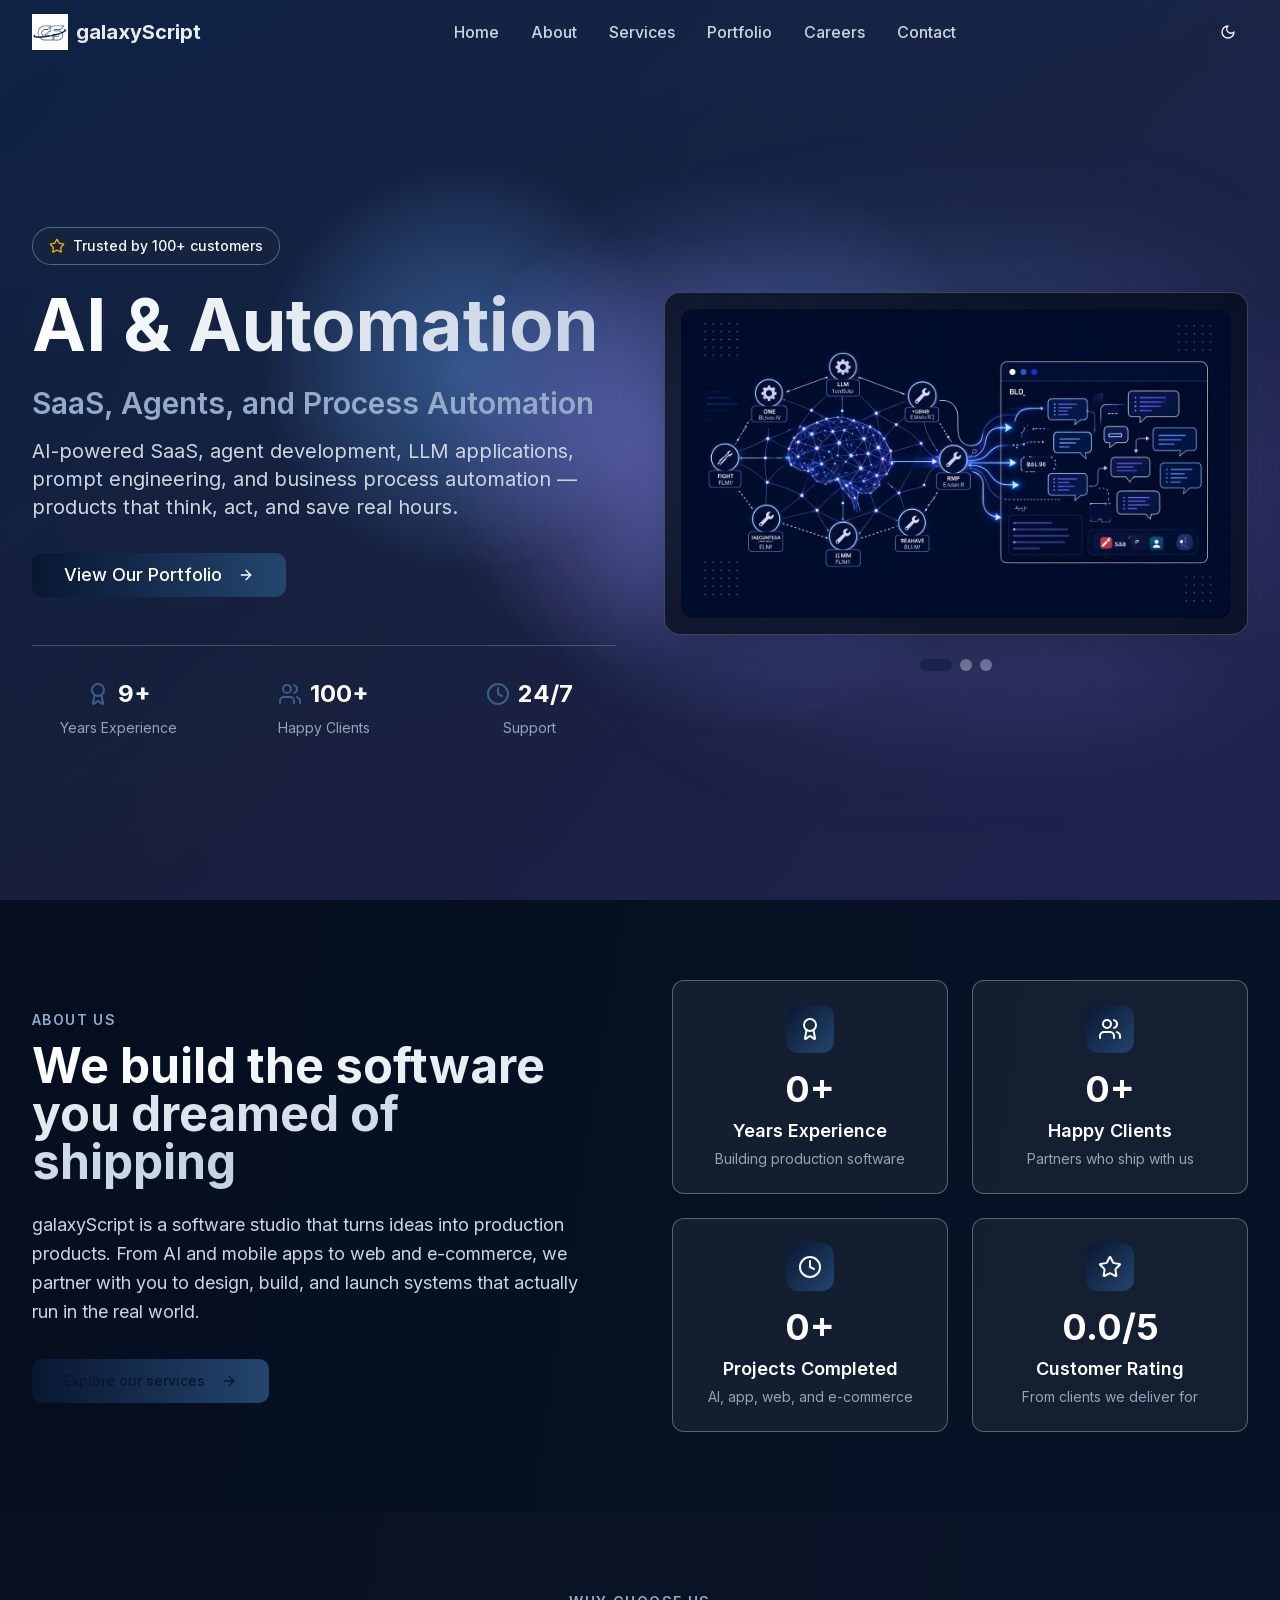
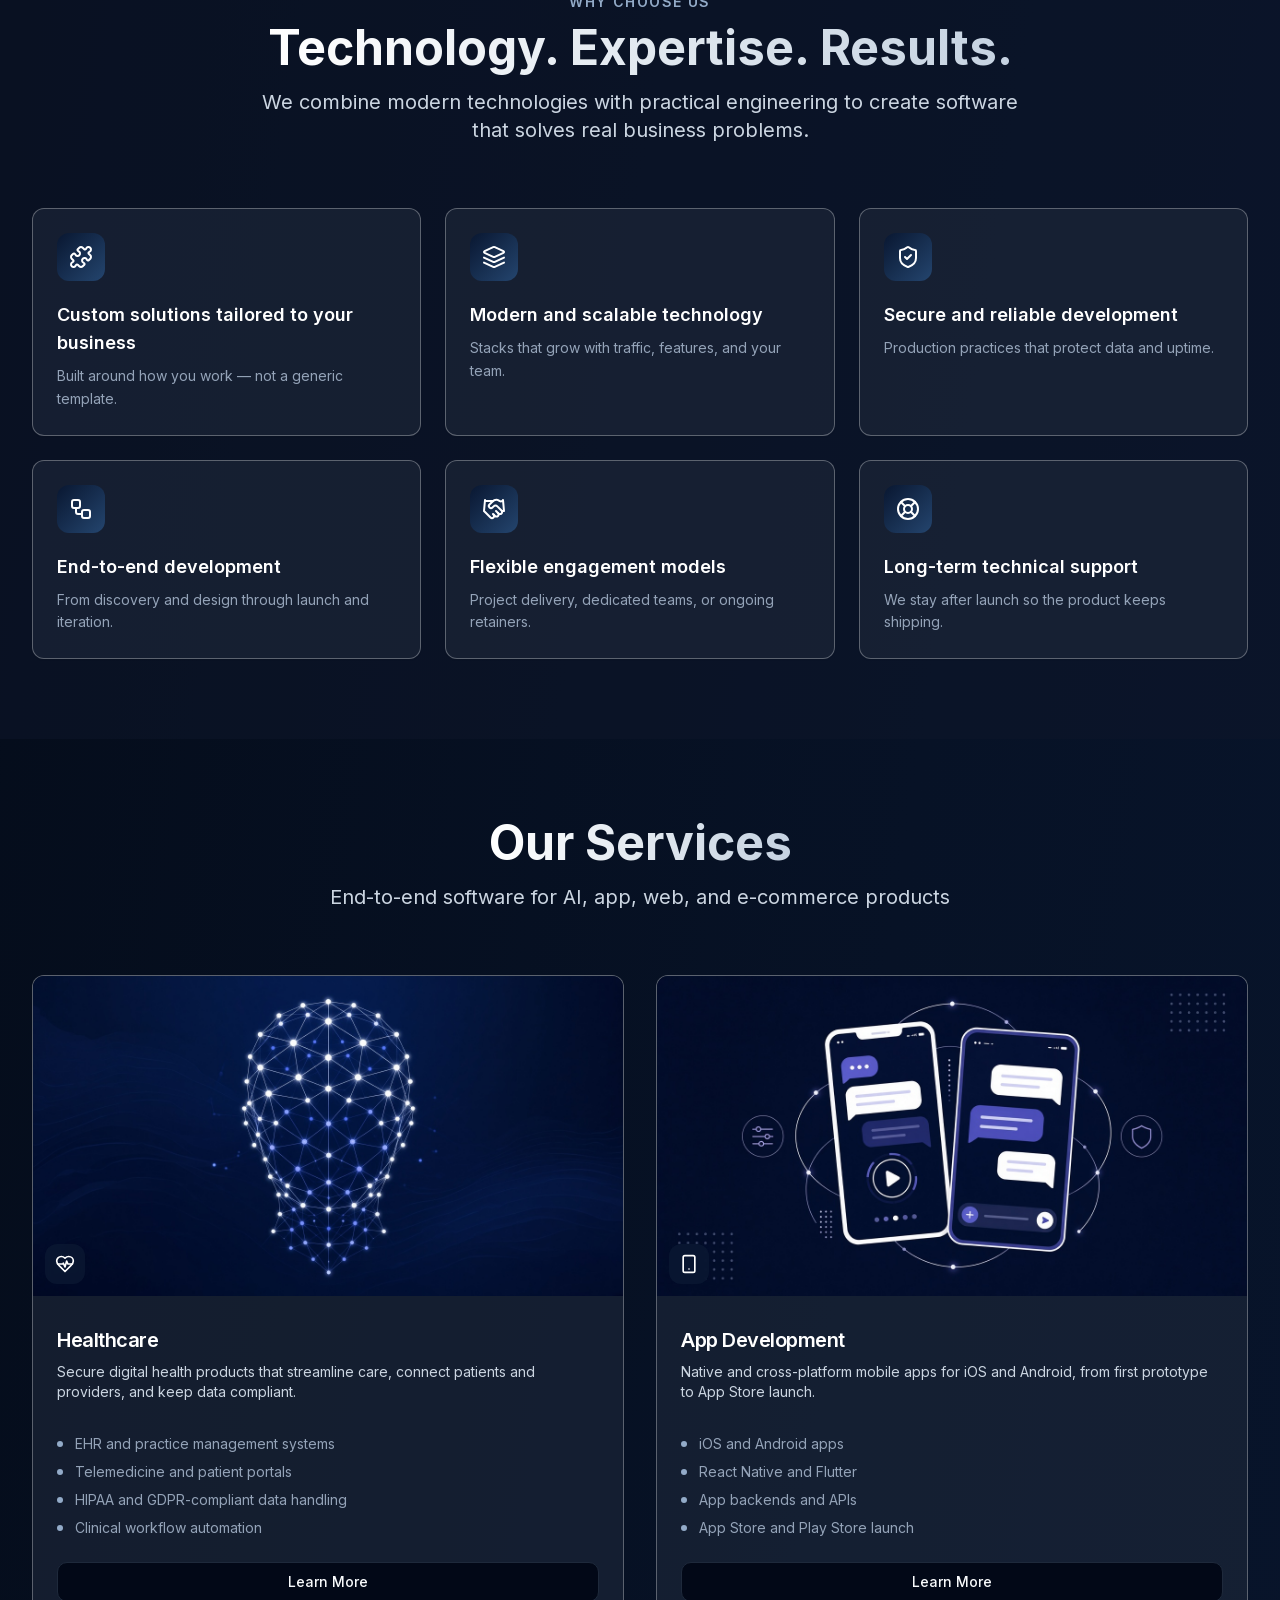
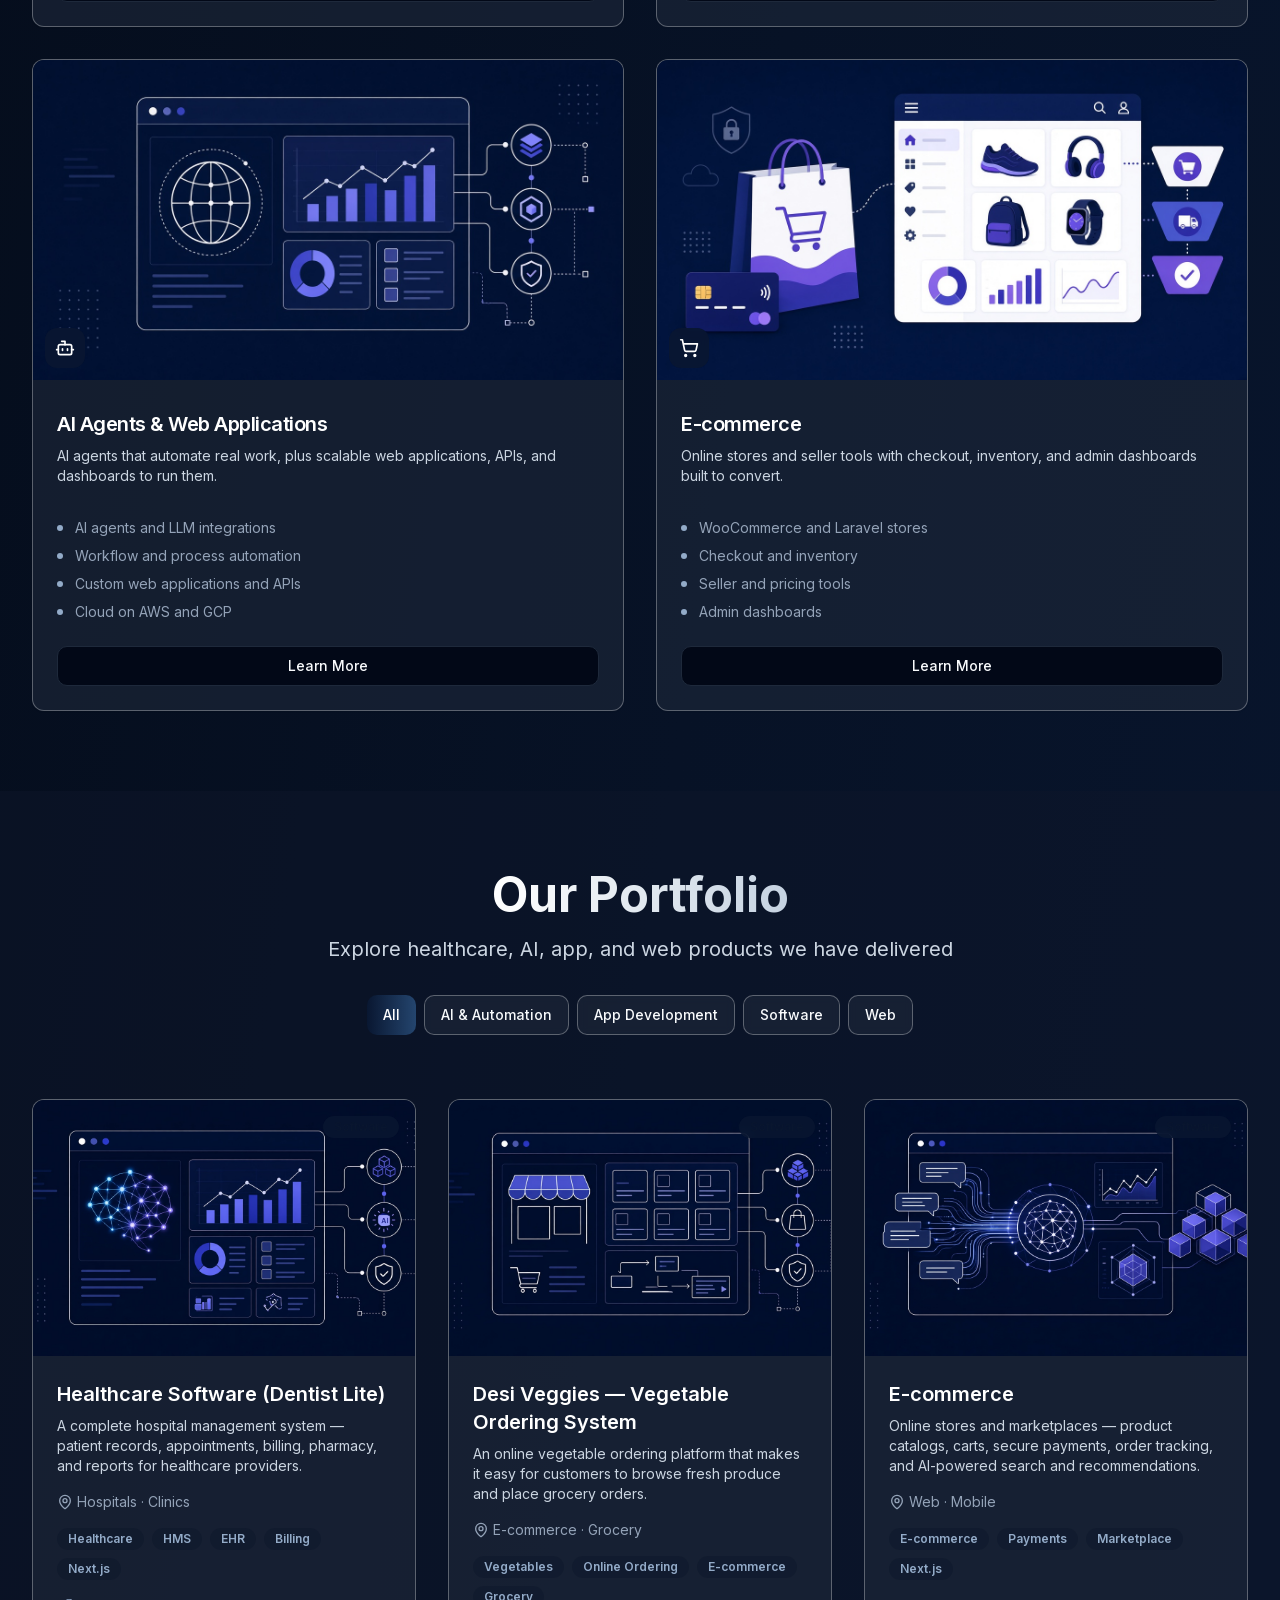
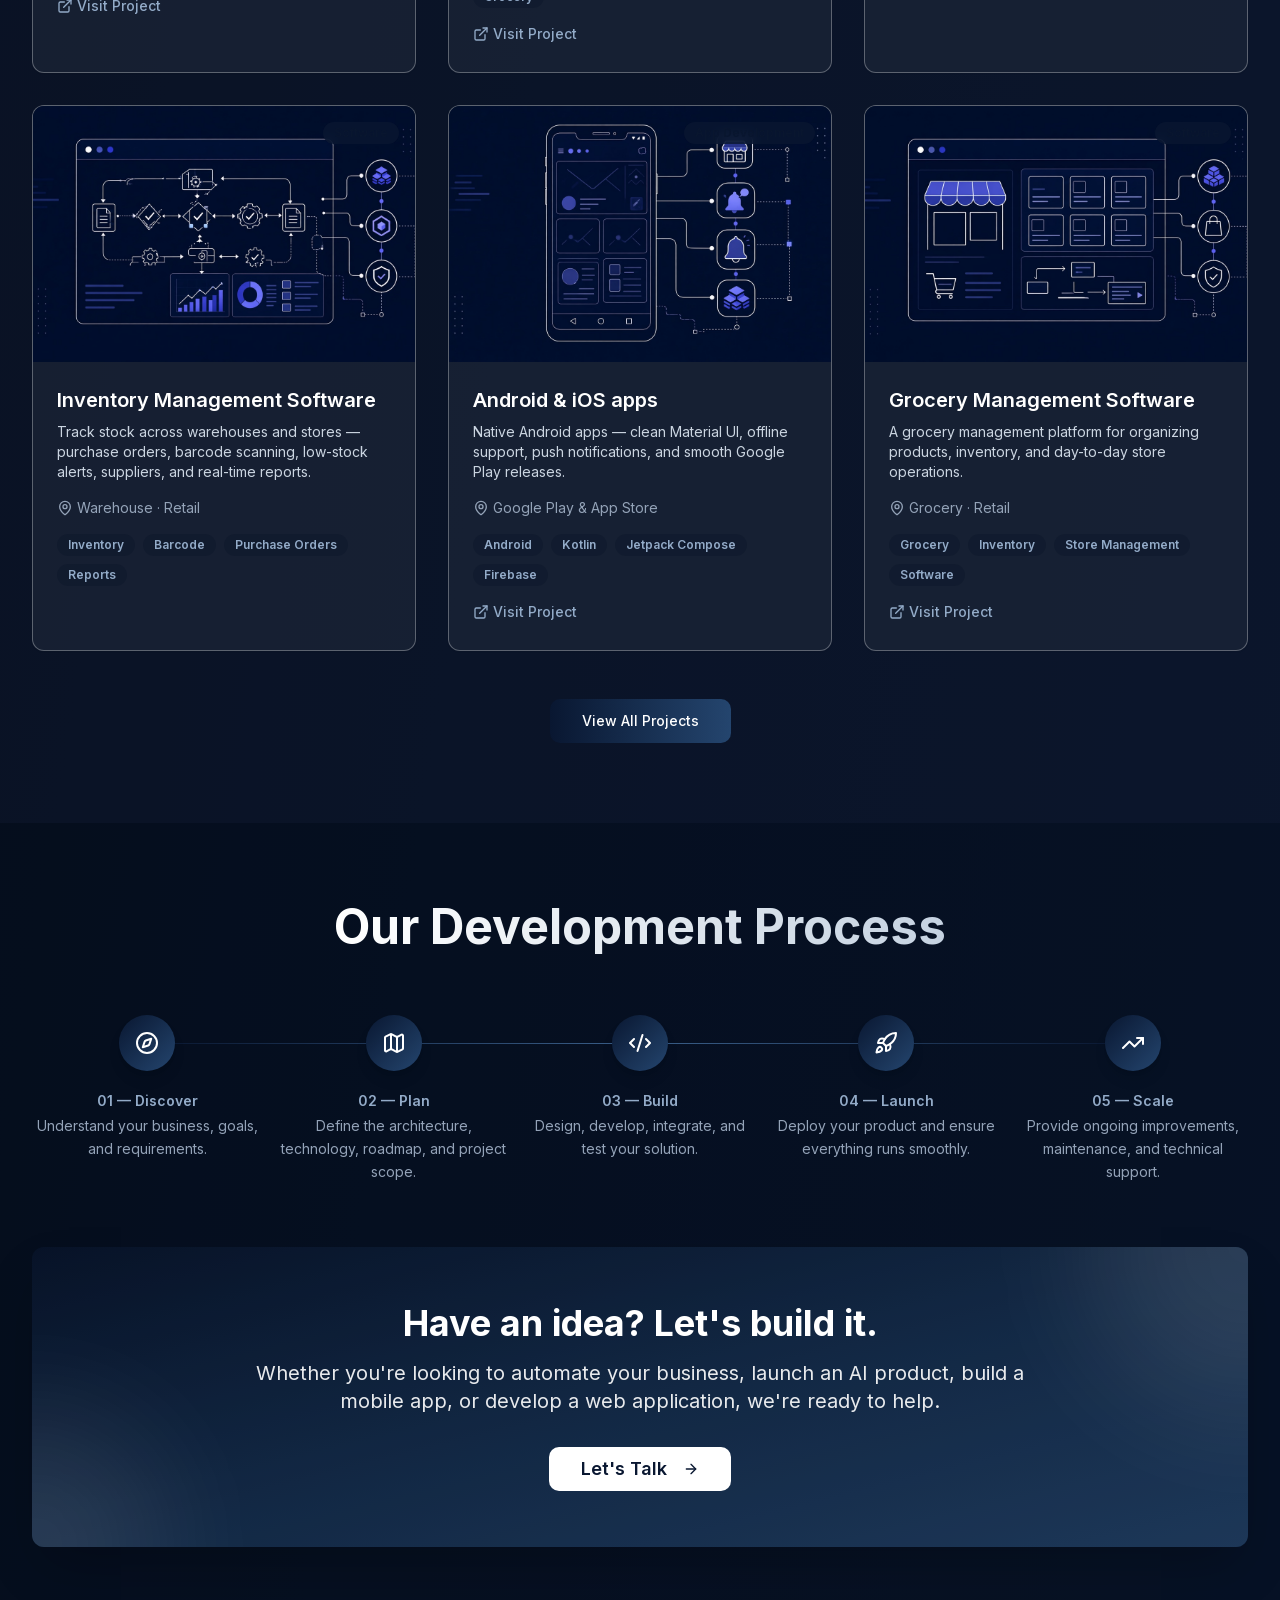
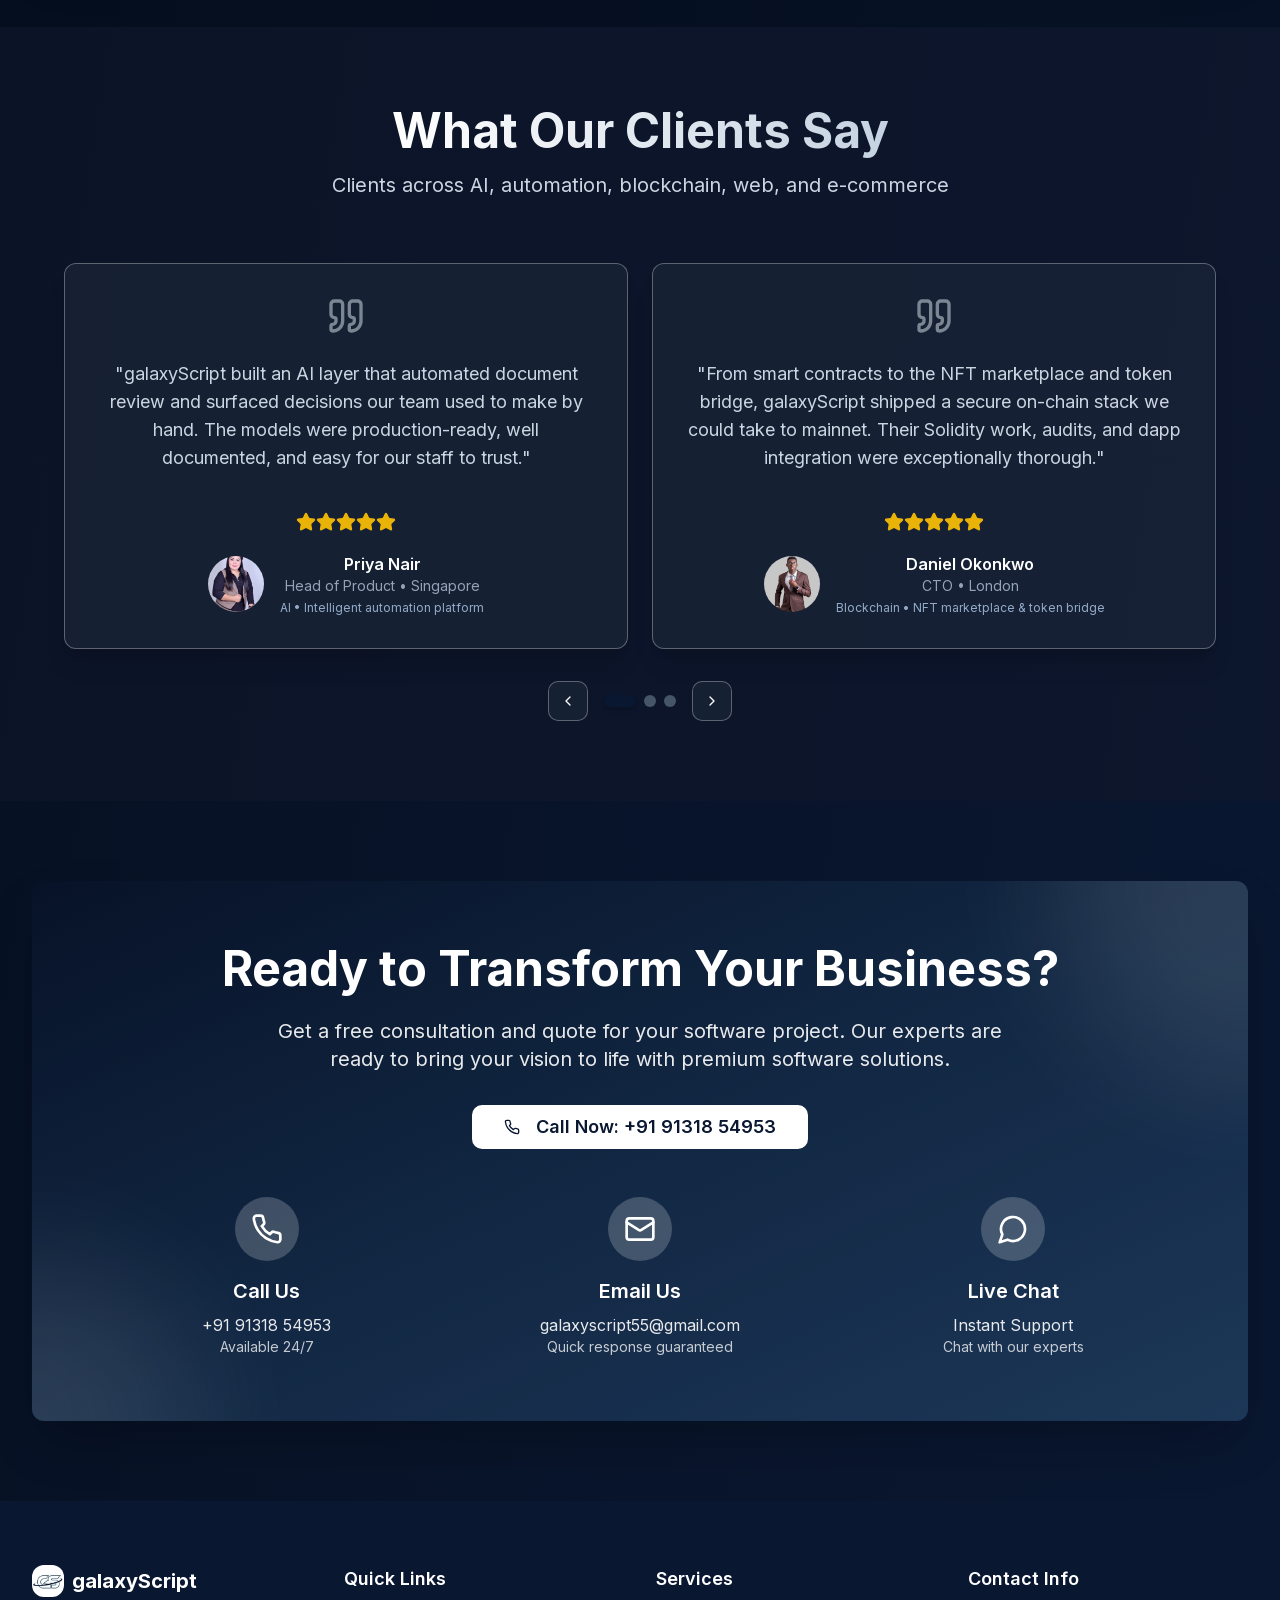
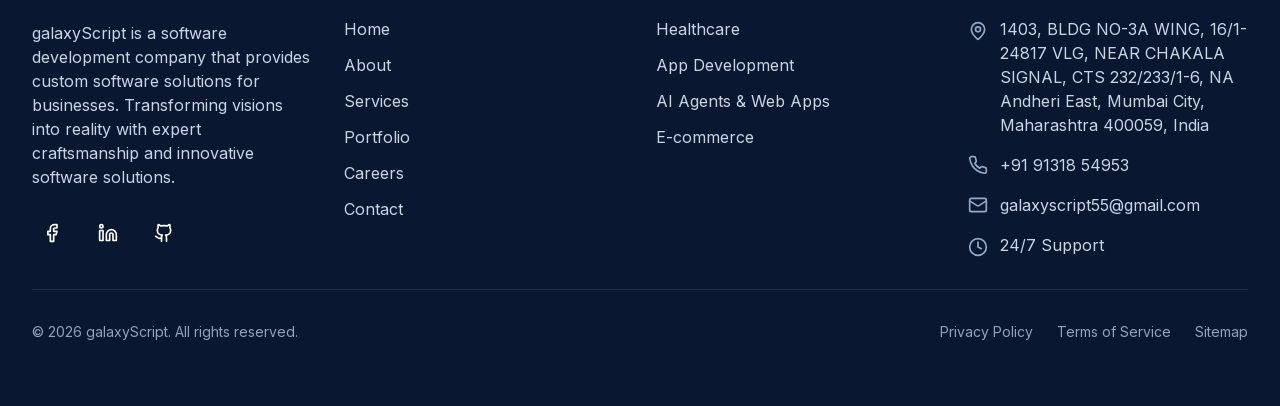
==== commit bf7fa20a: "update" ====
--- a/index.html
+++ b/index.html
@@ -1 +1 @@
-<!DOCTYPE html><html lang="en"><head><meta charSet="utf-8"/><meta name="viewport" content="width=device-width, initial-scale=1"/><link rel="preload" as="image" href="/_next/static/media/logo.4c44ef34.png" fetchPriority="high"/><link rel="preload" as="image" href="/assets/hero-ai.png" fetchPriority="high"/><link rel="stylesheet" href="/_next/static/css/bc643c7aef26055a.css" data-precedence="next"/><link rel="stylesheet" href="/_next/static/css/da6e9b4a73108890.css" data-precedence="next"/><link rel="preload" as="script" fetchPriority="low" href="/_next/static/chunks/webpack-cb650dbaab01d669.js"/><script src="/_next/static/chunks/fd9d1056-9abfb49807193c16.js" async=""></script><script src="/_next/static/chunks/117-f1ce64ccbaf6ced5.js" async=""></script><script src="/_next/static/chunks/main-app-5fa572eb5e106ee3.js" async=""></script><script src="/_next/static/chunks/972-e40179fadf565b57.js" async=""></script><script src="/_next/static/chunks/203-cdb6b2518a91c66d.js" async=""></script><script src="/_next/static/chunks/878-c3005250de6bd8cd.js" async=""></script><script src="/_next/static/chunks/app/page-ee26ec0c65e724ce.js" async=""></script><script src="/_next/static/chunks/app/layout-0b3f12d92cfa5cab.js" async=""></script><link rel="preload" href="https://www.googletagmanager.com/gtag/js?id=G-7CBBF8YY45" as="script"/><link rel="icon" href="/favicon.png"/><title>galaxyScript - Software Development Company</title><meta name="description" content="galaxyScript is a software development company that provides custom software solutions for businesses."/><meta name="keywords" content="software development, custom software solutions, software development company, software development services, software development agency, software development company, software development services, software development agency"/><link rel="canonical" href="https://www.galaxyscript.co.uk"/><script src="/_next/static/chunks/polyfills-42372ed130431b0a.js" noModule=""></script></head><body class="__className_d8ebd1"><script>((e,t,r,n,o,l,a,i)=>{let u=document.documentElement,s=["light","dark"];function c(t){(Array.isArray(e)?e:[e]).forEach(e=>{let r="class"===e,n=r&&l?o.map(e=>l[e]||e):o;r?(u.classList.remove(...n),u.classList.add(l&&l[t]?l[t]:t)):u.setAttribute(e,t)}),i&&s.includes(t)&&(u.style.colorScheme=t)}if(n)c(n);else try{let e=localStorage.getItem(t)||r,n=a&&"system"===e?window.matchMedia("(prefers-color-scheme: dark)").matches?"dark":"light":e;c(n)}catch(e){}})("class","theme","light",null,["light","dark"],null,true,true)</script><div class="min-h-screen bg-gradient-to-br from-brand-50 via-brand-100 to-brand-200 dark:from-brand-950 dark:via-brand-900 dark:to-brand-800"><nav class="fixed top-0 w-full z-50 transition-[background-color,border-color,box-shadow] duration-300 bg-transparent"><div class="max-w-7xl mx-auto px-4 sm:px-6 lg:px-8"><div class="flex justify-between items-center h-16"><a class="flex items-center space-x-2" href="/"><img alt="galaxyScript Logo" fetchPriority="high" width="36" height="36" decoding="async" data-nimg="1" class="w-9 h-9 object-contain" style="color:transparent" src="/_next/static/media/logo.4c44ef34.png"/><span class="text-xl font-bold bg-gradient-to-r from-brand-800 to-brand-600 bg-clip-text text-transparent dark:text-white/90">galaxyScript</span></a><div class="hidden md:flex items-center space-x-8"><a class="text-slate-700 dark:text-slate-300 hover:text-brand-700 dark:hover:text-brand-300 transition-colors duration-200 font-medium" href="/">Home</a><a class="text-slate-700 dark:text-slate-300 hover:text-brand-700 dark:hover:text-brand-300 transition-colors duration-200 font-medium" href="/#about">About</a><a class="text-slate-700 dark:text-slate-300 hover:text-brand-700 dark:hover:text-brand-300 transition-colors duration-200 font-medium" href="/services">Services</a><a class="text-slate-700 dark:text-slate-300 hover:text-brand-700 dark:hover:text-brand-300 transition-colors duration-200 font-medium" href="/portfolio">Portfolio</a><a class="text-slate-700 dark:text-slate-300 hover:text-brand-700 dark:hover:text-brand-300 transition-colors duration-200 font-medium" href="/careers">Careers</a><a class="text-slate-700 dark:text-slate-300 hover:text-brand-700 dark:hover:text-brand-300 transition-colors duration-200 font-medium" href="/contact">Contact</a></div><div class="hidden md:flex items-center space-x-4"><button class="inline-flex items-center justify-center gap-2 whitespace-nowrap rounded-md text-sm font-medium ring-offset-background transition-colors focus-visible:outline-none focus-visible:ring-2 focus-visible:ring-ring focus-visible:ring-offset-2 disabled:pointer-events-none disabled:opacity-50 [&amp;_svg]:pointer-events-none [&amp;_svg]:size-4 [&amp;_svg]:shrink-0 hover:text-accent-foreground h-10 w-10 hover:bg-white/20 dark:hover:bg-slate-800/20"><svg xmlns="http://www.w3.org/2000/svg" width="24" height="24" viewBox="0 0 24 24" fill="none" stroke="currentColor" stroke-width="2" stroke-linecap="round" stroke-linejoin="round" class="lucide lucide-sun h-5 w-5 rotate-0 scale-100 transition-transform dark:-rotate-90 dark:scale-0"><circle cx="12" cy="12" r="4"></circle><path d="M12 2v2"></path><path d="M12 20v2"></path><path d="m4.93 4.93 1.41 1.41"></path><path d="m17.66 17.66 1.41 1.41"></path><path d="M2 12h2"></path><path d="M20 12h2"></path><path d="m6.34 17.66-1.41 1.41"></path><path d="m19.07 4.93-1.41 1.41"></path></svg><svg xmlns="http://www.w3.org/2000/svg" width="24" height="24" viewBox="0 0 24 24" fill="none" stroke="currentColor" stroke-width="2" stroke-linecap="round" stroke-linejoin="round" class="lucide lucide-moon absolute h-5 w-5 rotate-90 scale-0 transition-transform dark:rotate-0 dark:scale-100"><path d="M12 3a6 6 0 0 0 9 9 9 9 0 1 1-9-9Z"></path></svg><span class="sr-only">Toggle theme</span></button></div><div class="md:hidden flex items-center space-x-2"><button class="inline-flex items-center justify-center gap-2 whitespace-nowrap rounded-md text-sm font-medium ring-offset-background transition-colors focus-visible:outline-none focus-visible:ring-2 focus-visible:ring-ring focus-visible:ring-offset-2 disabled:pointer-events-none disabled:opacity-50 [&amp;_svg]:pointer-events-none [&amp;_svg]:size-4 [&amp;_svg]:shrink-0 hover:text-accent-foreground h-10 w-10 hover:bg-white/20 dark:hover:bg-slate-800/20"><svg xmlns="http://www.w3.org/2000/svg" width="24" height="24" viewBox="0 0 24 24" fill="none" stroke="currentColor" stroke-width="2" stroke-linecap="round" stroke-linejoin="round" class="lucide lucide-sun h-5 w-5 rotate-0 scale-100 transition-transform dark:-rotate-90 dark:scale-0"><circle cx="12" cy="12" r="4"></circle><path d="M12 2v2"></path><path d="M12 20v2"></path><path d="m4.93 4.93 1.41 1.41"></path><path d="m17.66 17.66 1.41 1.41"></path><path d="M2 12h2"></path><path d="M20 12h2"></path><path d="m6.34 17.66-1.41 1.41"></path><path d="m19.07 4.93-1.41 1.41"></path></svg><svg xmlns="http://www.w3.org/2000/svg" width="24" height="24" viewBox="0 0 24 24" fill="none" stroke="currentColor" stroke-width="2" stroke-linecap="round" stroke-linejoin="round" class="lucide lucide-moon absolute h-5 w-5 rotate-90 scale-0 transition-transform dark:rotate-0 dark:scale-100"><path d="M12 3a6 6 0 0 0 9 9 9 9 0 1 1-9-9Z"></path></svg><span class="sr-only">Toggle theme</span></button><button class="inline-flex items-center justify-center gap-2 whitespace-nowrap rounded-md text-sm font-medium ring-offset-background transition-colors focus-visible:outline-none focus-visible:ring-2 focus-visible:ring-ring focus-visible:ring-offset-2 disabled:pointer-events-none disabled:opacity-50 [&amp;_svg]:pointer-events-none [&amp;_svg]:size-4 [&amp;_svg]:shrink-0 hover:bg-accent hover:text-accent-foreground h-10 w-10"><svg xmlns="http://www.w3.org/2000/svg" width="24" height="24" viewBox="0 0 24 24" fill="none" stroke="currentColor" stroke-width="2" stroke-linecap="round" stroke-linejoin="round" class="lucide lucide-menu w-5 h-5"><line x1="4" x2="20" y1="12" y2="12"></line><line x1="4" x2="20" y1="6" y2="6"></line><line x1="4" x2="20" y1="18" y2="18"></line></svg></button></div></div></div></nav><main><div class="overflow-hidden"><section class="relative min-h-screen flex items-center justify-center overflow-hidden pt-16"><div class="absolute inset-0 bg-gradient-to-br from-blue-300/40 via-indigo-200/35 to-violet-300/30 dark:from-blue-500/20 dark:via-indigo-400/15 dark:to-violet-500/20"></div><div class="absolute inset-0"><div class="absolute top-1/4 left-1/4 w-72 h-72 bg-blue-400/40 rounded-full blur-3xl"></div><div class="absolute bottom-1/4 right-1/4 w-[28rem] h-[28rem] bg-indigo-400/35 rounded-full blur-3xl"></div><div class="absolute top-1/2 left-1/2 transform -translate-x-1/2 -translate-y-1/2 w-80 h-80 bg-violet-400/25 rounded-full blur-3xl"></div></div><div class="relative z-10 max-w-7xl mx-auto px-4 sm:px-6 lg:px-8"><div class="grid lg:grid-cols-2 gap-12 items-center"><div class="text-center lg:text-left"><div class="inline-flex items-center px-4 py-2 rounded-full bg-white/20 dark:bg-slate-800/20 backdrop-blur-sm border border-white/30 mb-6"><svg xmlns="http://www.w3.org/2000/svg" width="24" height="24" viewBox="0 0 24 24" fill="none" stroke="currentColor" stroke-width="2" stroke-linecap="round" stroke-linejoin="round" class="lucide lucide-star w-4 h-4 text-yellow-500 mr-2"><path d="M11.525 2.295a.53.53 0 0 1 .95 0l2.31 4.679a2.123 2.123 0 0 0 1.595 1.16l5.166.756a.53.53 0 0 1 .294.904l-3.736 3.638a2.123 2.123 0 0 0-.611 1.878l.882 5.14a.53.53 0 0 1-.771.56l-4.618-2.428a2.122 2.122 0 0 0-1.973 0L6.396 21.01a.53.53 0 0 1-.77-.56l.881-5.139a2.122 2.122 0 0 0-.611-1.879L2.16 9.795a.53.53 0 0 1 .294-.906l5.165-.755a2.122 2.122 0 0 0 1.597-1.16z"></path></svg><span class="text-sm font-medium">Trusted by 100+ customers</span></div><h1 class="text-4xl md:text-6xl lg:text-7xl font-bold mb-6"><span class="bg-gradient-to-r from-brand-950 via-brand-800 to-brand-700 dark:from-white dark:via-brand-100 dark:to-brand-200 bg-clip-text text-transparent">AI &amp; Automation</span></h1><h2 class="text-xl md:text-2xl lg:text-3xl font-semibold text-brand-700 dark:text-brand-300 mb-4">SaaS, Agents, and Process Automation</h2><p class="text-lg md:text-xl text-slate-600 dark:text-slate-300 mb-8 max-w-2xl">AI-powered SaaS, agent development, LLM applications, prompt engineering, and business process automation — products that think, act, and save real hours.</p><div class="flex flex-col sm:flex-row gap-4 justify-center lg:justify-start"><a class="inline-flex items-center justify-center gap-2 whitespace-nowrap font-medium ring-offset-background transition-colors focus-visible:outline-none focus-visible:ring-2 focus-visible:ring-ring focus-visible:ring-offset-2 disabled:pointer-events-none disabled:opacity-50 [&amp;_svg]:pointer-events-none [&amp;_svg]:size-4 [&amp;_svg]:shrink-0 bg-primary hover:bg-primary/90 h-11 rounded-md bg-gradient-to-r from-brand-800 to-brand-600 hover:from-brand-900 hover:to-brand-700 text-white px-8 py-4 text-lg" href="/portfolio">View Our Portfolio<svg xmlns="http://www.w3.org/2000/svg" width="24" height="24" viewBox="0 0 24 24" fill="none" stroke="currentColor" stroke-width="2" stroke-linecap="round" stroke-linejoin="round" class="lucide lucide-arrow-right ml-2 w-5 h-5"><path d="M5 12h14"></path><path d="m12 5 7 7-7 7"></path></svg></a></div><div class="grid grid-cols-3 gap-8 mt-12 pt-8 border-t border-white/20"><div class="text-center"><div class="flex items-center justify-center mb-2"><svg xmlns="http://www.w3.org/2000/svg" width="24" height="24" viewBox="0 0 24 24" fill="none" stroke="currentColor" stroke-width="2" stroke-linecap="round" stroke-linejoin="round" class="lucide lucide-award w-6 h-6 text-brand-500 mr-2"><path d="m15.477 12.89 1.515 8.526a.5.5 0 0 1-.81.47l-3.58-2.687a1 1 0 0 0-1.197 0l-3.586 2.686a.5.5 0 0 1-.81-.469l1.514-8.526"></path><circle cx="12" cy="8" r="6"></circle></svg><span class="text-2xl font-bold text-slate-900 dark:text-white">9+</span></div><p class="text-sm text-slate-600 dark:text-slate-400">Years Experience</p></div><div class="text-center"><div class="flex items-center justify-center mb-2"><svg xmlns="http://www.w3.org/2000/svg" width="24" height="24" viewBox="0 0 24 24" fill="none" stroke="currentColor" stroke-width="2" stroke-linecap="round" stroke-linejoin="round" class="lucide lucide-users w-6 h-6 text-brand-500 mr-2"><path d="M16 21v-2a4 4 0 0 0-4-4H6a4 4 0 0 0-4 4v2"></path><circle cx="9" cy="7" r="4"></circle><path d="M22 21v-2a4 4 0 0 0-3-3.87"></path><path d="M16 3.13a4 4 0 0 1 0 7.75"></path></svg><span class="text-2xl font-bold text-slate-900 dark:text-white">100+</span></div><p class="text-sm text-slate-600 dark:text-slate-400">Happy Clients</p></div><div class="text-center"><div class="flex items-center justify-center mb-2"><svg xmlns="http://www.w3.org/2000/svg" width="24" height="24" viewBox="0 0 24 24" fill="none" stroke="currentColor" stroke-width="2" stroke-linecap="round" stroke-linejoin="round" class="lucide lucide-clock w-6 h-6 text-brand-500 mr-2"><circle cx="12" cy="12" r="10"></circle><polyline points="12 6 12 12 16 14"></polyline></svg><span class="text-2xl font-bold text-slate-900 dark:text-white">24/7</span></div><p class="text-sm text-slate-600 dark:text-slate-400">Support</p></div></div></div><div class="relative"><div class="absolute -inset-6 bg-gradient-to-br from-blue-400/30 via-indigo-400/20 to-violet-400/25 blur-3xl rounded-full pointer-events-none"></div><div class="relative rounded-2xl overflow-hidden bg-brand-950/50 dark:bg-brand-950/70 backdrop-blur-sm border border-white/20 p-3 md:p-4 shadow-2xl shadow-brand-900/40"><div class="relative aspect-video w-full rounded-xl overflow-hidden bg-[#091731]"><img alt="AI &amp; Automation" fetchPriority="high" decoding="async" data-nimg="fill" class="absolute inset-0 w-full h-full object-contain transition-opacity duration-700 ease-in-out opacity-100" style="position:absolute;height:100%;width:100%;left:0;top:0;right:0;bottom:0;color:transparent" src="/assets/hero-ai.png"/><img alt="App Development" loading="lazy" decoding="async" data-nimg="fill" class="absolute inset-0 w-full h-full object-contain transition-opacity duration-700 ease-in-out opacity-0" style="position:absolute;height:100%;width:100%;left:0;top:0;right:0;bottom:0;color:transparent" src="/assets/hero-product.png"/><img alt="Web Development" loading="lazy" decoding="async" data-nimg="fill" class="absolute inset-0 w-full h-full object-contain transition-opacity duration-700 ease-in-out opacity-0" style="position:absolute;height:100%;width:100%;left:0;top:0;right:0;bottom:0;color:transparent" src="/assets/hero-web.png"/></div></div><div class="flex justify-center mt-6 space-x-2"><button class="h-3 rounded-full transition-[width,background-color] duration-300 bg-brand-800 w-8" title="Go to slide 1" aria-label="Go to slide 1"></button><button class="h-3 rounded-full transition-[width,background-color] duration-300 bg-white/40 hover:bg-white/60 w-3" title="Go to slide 2" aria-label="Go to slide 2"></button><button class="h-3 rounded-full transition-[width,background-color] duration-300 bg-white/40 hover:bg-white/60 w-3" title="Go to slide 3" aria-label="Go to slide 3"></button></div></div></div></div></section><section id="about" class="scroll-mt-24 py-20 px-4 sm:px-6 lg:px-8 bg-brand-50/50 dark:bg-brand-900/50"><div class="max-w-7xl mx-auto"><div class="grid lg:grid-cols-2 gap-12 lg:gap-16 items-center"><div><p class="text-sm font-semibold uppercase tracking-widest text-brand-700 dark:text-brand-300 mb-3">About us</p><h2 class="text-3xl md:text-4xl lg:text-5xl font-bold mb-6"><span class="bg-gradient-to-r from-brand-950 via-brand-800 to-brand-700 dark:from-white dark:via-brand-100 dark:to-brand-200 bg-clip-text text-transparent">We build the software you dreamed of shipping</span></h2><p class="text-lg text-slate-600 dark:text-slate-300 leading-relaxed mb-8">galaxyScript is a software studio that turns ideas into production products. From AI and mobile apps to web and e-commerce, we partner with you to design, build, and launch systems that actually run in the real world.</p><a class="inline-flex items-center justify-center gap-2 whitespace-nowrap text-sm font-medium ring-offset-background transition-colors focus-visible:outline-none focus-visible:ring-2 focus-visible:ring-ring focus-visible:ring-offset-2 disabled:pointer-events-none disabled:opacity-50 [&amp;_svg]:pointer-events-none [&amp;_svg]:size-4 [&amp;_svg]:shrink-0 bg-primary text-primary-foreground hover:bg-primary/90 h-11 rounded-md px-8 bg-gradient-to-r from-brand-800 to-brand-600 hover:from-brand-900 hover:to-brand-700" href="/services">Explore our services<svg xmlns="http://www.w3.org/2000/svg" width="24" height="24" viewBox="0 0 24 24" fill="none" stroke="currentColor" stroke-width="2" stroke-linecap="round" stroke-linejoin="round" class="lucide lucide-arrow-right ml-2 w-5 h-5"><path d="M5 12h14"></path><path d="m12 5 7 7-7 7"></path></svg></a></div><div class="grid grid-cols-2 gap-6"><div class="rounded-lg text-card-foreground shadow-sm h-full text-center bg-white/60 dark:bg-slate-800/60 border border-white/30 hover:shadow-lg transition-shadow duration-300"><div class="p-6"><div class="flex justify-center mb-4"><div class="w-12 h-12 bg-gradient-to-br from-brand-800 to-brand-600 rounded-lg flex items-center justify-center"><svg xmlns="http://www.w3.org/2000/svg" width="24" height="24" viewBox="0 0 24 24" fill="none" stroke="currentColor" stroke-width="2" stroke-linecap="round" stroke-linejoin="round" class="lucide lucide-award w-6 h-6 text-white"><path d="m15.477 12.89 1.515 8.526a.5.5 0 0 1-.81.47l-3.58-2.687a1 1 0 0 0-1.197 0l-3.586 2.686a.5.5 0 0 1-.81-.469l1.514-8.526"></path><circle cx="12" cy="8" r="6"></circle></svg></div></div><span class="text-3xl md:text-4xl font-bold text-slate-900 dark:text-white">0<!-- -->+</span><h3 class="text-lg font-semibold text-slate-900 dark:text-white mt-2 mb-1">Years Experience</h3><p class="text-sm text-slate-600 dark:text-slate-400">Building production software</p></div></div><div class="rounded-lg text-card-foreground shadow-sm h-full text-center bg-white/60 dark:bg-slate-800/60 border border-white/30 hover:shadow-lg transition-shadow duration-300"><div class="p-6"><div class="flex justify-center mb-4"><div class="w-12 h-12 bg-gradient-to-br from-brand-800 to-brand-600 rounded-lg flex items-center justify-center"><svg xmlns="http://www.w3.org/2000/svg" width="24" height="24" viewBox="0 0 24 24" fill="none" stroke="currentColor" stroke-width="2" stroke-linecap="round" stroke-linejoin="round" class="lucide lucide-users w-6 h-6 text-white"><path d="M16 21v-2a4 4 0 0 0-4-4H6a4 4 0 0 0-4 4v2"></path><circle cx="9" cy="7" r="4"></circle><path d="M22 21v-2a4 4 0 0 0-3-3.87"></path><path d="M16 3.13a4 4 0 0 1 0 7.75"></path></svg></div></div><span class="text-3xl md:text-4xl font-bold text-slate-900 dark:text-white">0<!-- -->+</span><h3 class="text-lg font-semibold text-slate-900 dark:text-white mt-2 mb-1">Happy Clients</h3><p class="text-sm text-slate-600 dark:text-slate-400">Partners who ship with us</p></div></div><div class="rounded-lg text-card-foreground shadow-sm h-full text-center bg-white/60 dark:bg-slate-800/60 border border-white/30 hover:shadow-lg transition-shadow duration-300"><div class="p-6"><div class="flex justify-center mb-4"><div class="w-12 h-12 bg-gradient-to-br from-brand-800 to-brand-600 rounded-lg flex items-center justify-center"><svg xmlns="http://www.w3.org/2000/svg" width="24" height="24" viewBox="0 0 24 24" fill="none" stroke="currentColor" stroke-width="2" stroke-linecap="round" stroke-linejoin="round" class="lucide lucide-clock w-6 h-6 text-white"><circle cx="12" cy="12" r="10"></circle><polyline points="12 6 12 12 16 14"></polyline></svg></div></div><span class="text-3xl md:text-4xl font-bold text-slate-900 dark:text-white">0<!-- -->+</span><h3 class="text-lg font-semibold text-slate-900 dark:text-white mt-2 mb-1">Projects Completed</h3><p class="text-sm text-slate-600 dark:text-slate-400">AI, app, web, and e-commerce</p></div></div><div class="rounded-lg text-card-foreground shadow-sm h-full text-center bg-white/60 dark:bg-slate-800/60 border border-white/30 hover:shadow-lg transition-shadow duration-300"><div class="p-6"><div class="flex justify-center mb-4"><div class="w-12 h-12 bg-gradient-to-br from-brand-800 to-brand-600 rounded-lg flex items-center justify-center"><svg xmlns="http://www.w3.org/2000/svg" width="24" height="24" viewBox="0 0 24 24" fill="none" stroke="currentColor" stroke-width="2" stroke-linecap="round" stroke-linejoin="round" class="lucide lucide-star w-6 h-6 text-white"><path d="M11.525 2.295a.53.53 0 0 1 .95 0l2.31 4.679a2.123 2.123 0 0 0 1.595 1.16l5.166.756a.53.53 0 0 1 .294.904l-3.736 3.638a2.123 2.123 0 0 0-.611 1.878l.882 5.14a.53.53 0 0 1-.771.56l-4.618-2.428a2.122 2.122 0 0 0-1.973 0L6.396 21.01a.53.53 0 0 1-.77-.56l.881-5.139a2.122 2.122 0 0 0-.611-1.879L2.16 9.795a.53.53 0 0 1 .294-.906l5.165-.755a2.122 2.122 0 0 0 1.597-1.16z"></path></svg></div></div><span class="text-3xl md:text-4xl font-bold text-slate-900 dark:text-white">0.0<!-- -->/5</span><h3 class="text-lg font-semibold text-slate-900 dark:text-white mt-2 mb-1">Customer Rating</h3><p class="text-sm text-slate-600 dark:text-slate-400">From clients we deliver for</p></div></div></div></div></div></section><section class="py-20 px-4 sm:px-6 lg:px-8 bg-slate-50/50 dark:bg-slate-900/50"><div class="max-w-7xl mx-auto"><div class="text-center mb-16"><p class="text-sm font-semibold uppercase tracking-widest text-brand-700 dark:text-brand-300 mb-3">Why Choose Us</p><h2 class="text-3xl md:text-4xl lg:text-5xl font-bold mb-4"><span class="bg-gradient-to-r from-brand-950 via-brand-800 to-brand-700 dark:from-white dark:via-brand-100 dark:to-brand-200 bg-clip-text text-transparent">Technology. Expertise. Results.</span></h2><p class="text-lg md:text-xl text-slate-600 dark:text-slate-300 max-w-3xl mx-auto">We combine modern technologies with practical engineering to create software that solves real business problems.</p></div><div class="grid sm:grid-cols-2 lg:grid-cols-3 gap-6"><div class="rounded-lg text-card-foreground shadow-sm h-full bg-white/60 dark:bg-slate-800/60 border border-white/30 hover:shadow-lg hover:border-brand-500/30 transition-[box-shadow,border-color] duration-300"><div class="p-6"><div class="w-12 h-12 mb-5 bg-gradient-to-br from-brand-800 to-brand-600 rounded-lg flex items-center justify-center"><svg xmlns="http://www.w3.org/2000/svg" width="24" height="24" viewBox="0 0 24 24" fill="none" stroke="currentColor" stroke-width="2" stroke-linecap="round" stroke-linejoin="round" class="lucide lucide-puzzle w-6 h-6 text-white"><path d="M19.439 7.85c-.049.322.059.648.289.878l1.568 1.568c.47.47.706 1.087.706 1.704s-.235 1.233-.706 1.704l-1.611 1.611a.98.98 0 0 1-.837.276c-.47-.07-.802-.48-.968-.925a2.501 2.501 0 1 0-3.214 3.214c.446.166.855.497.925.968a.979.979 0 0 1-.276.837l-1.61 1.61a2.404 2.404 0 0 1-1.705.707 2.402 2.402 0 0 1-1.704-.706l-1.568-1.568a1.026 1.026 0 0 0-.877-.29c-.493.074-.84.504-1.02.968a2.5 2.5 0 1 1-3.237-3.237c.464-.18.894-.527.967-1.02a1.026 1.026 0 0 0-.289-.877l-1.568-1.568A2.402 2.402 0 0 1 1.998 12c0-.617.236-1.234.706-1.704L4.23 8.77c.24-.24.581-.353.917-.303.515.077.877.528 1.073 1.01a2.5 2.5 0 1 0 3.259-3.259c-.482-.196-.933-.558-1.01-1.073-.05-.336.062-.676.303-.917l1.525-1.525A2.402 2.402 0 0 1 12 1.998c.617 0 1.234.236 1.704.706l1.568 1.568c.23.23.556.338.877.29.493-.074.84-.504 1.02-.968a2.5 2.5 0 1 1 3.237 3.237c-.464.18-.894.527-.967 1.02Z"></path></svg></div><h3 class="text-lg font-semibold text-slate-900 dark:text-white mb-2">Custom solutions tailored to your business</h3><p class="text-sm text-slate-600 dark:text-slate-400 leading-relaxed">Built around how you work — not a generic template.</p></div></div><div class="rounded-lg text-card-foreground shadow-sm h-full bg-white/60 dark:bg-slate-800/60 border border-white/30 hover:shadow-lg hover:border-brand-500/30 transition-[box-shadow,border-color] duration-300"><div class="p-6"><div class="w-12 h-12 mb-5 bg-gradient-to-br from-brand-800 to-brand-600 rounded-lg flex items-center justify-center"><svg xmlns="http://www.w3.org/2000/svg" width="24" height="24" viewBox="0 0 24 24" fill="none" stroke="currentColor" stroke-width="2" stroke-linecap="round" stroke-linejoin="round" class="lucide lucide-layers w-6 h-6 text-white"><path d="m12.83 2.18a2 2 0 0 0-1.66 0L2.6 6.08a1 1 0 0 0 0 1.83l8.58 3.91a2 2 0 0 0 1.66 0l8.58-3.9a1 1 0 0 0 0-1.83Z"></path><path d="m22 17.65-9.17 4.16a2 2 0 0 1-1.66 0L2 17.65"></path><path d="m22 12.65-9.17 4.16a2 2 0 0 1-1.66 0L2 12.65"></path></svg></div><h3 class="text-lg font-semibold text-slate-900 dark:text-white mb-2">Modern and scalable technology</h3><p class="text-sm text-slate-600 dark:text-slate-400 leading-relaxed">Stacks that grow with traffic, features, and your team.</p></div></div><div class="rounded-lg text-card-foreground shadow-sm h-full bg-white/60 dark:bg-slate-800/60 border border-white/30 hover:shadow-lg hover:border-brand-500/30 transition-[box-shadow,border-color] duration-300"><div class="p-6"><div class="w-12 h-12 mb-5 bg-gradient-to-br from-brand-800 to-brand-600 rounded-lg flex items-center justify-center"><svg xmlns="http://www.w3.org/2000/svg" width="24" height="24" viewBox="0 0 24 24" fill="none" stroke="currentColor" stroke-width="2" stroke-linecap="round" stroke-linejoin="round" class="lucide lucide-shield-check w-6 h-6 text-white"><path d="M20 13c0 5-3.5 7.5-7.66 8.95a1 1 0 0 1-.67-.01C7.5 20.5 4 18 4 13V6a1 1 0 0 1 1-1c2 0 4.5-1.2 6.24-2.72a1.17 1.17 0 0 1 1.52 0C14.51 3.81 17 5 19 5a1 1 0 0 1 1 1z"></path><path d="m9 12 2 2 4-4"></path></svg></div><h3 class="text-lg font-semibold text-slate-900 dark:text-white mb-2">Secure and reliable development</h3><p class="text-sm text-slate-600 dark:text-slate-400 leading-relaxed">Production practices that protect data and uptime.</p></div></div><div class="rounded-lg text-card-foreground shadow-sm h-full bg-white/60 dark:bg-slate-800/60 border border-white/30 hover:shadow-lg hover:border-brand-500/30 transition-[box-shadow,border-color] duration-300"><div class="p-6"><div class="w-12 h-12 mb-5 bg-gradient-to-br from-brand-800 to-brand-600 rounded-lg flex items-center justify-center"><svg xmlns="http://www.w3.org/2000/svg" width="24" height="24" viewBox="0 0 24 24" fill="none" stroke="currentColor" stroke-width="2" stroke-linecap="round" stroke-linejoin="round" class="lucide lucide-workflow w-6 h-6 text-white"><rect width="8" height="8" x="3" y="3" rx="2"></rect><path d="M7 11v4a2 2 0 0 0 2 2h4"></path><rect width="8" height="8" x="13" y="13" rx="2"></rect></svg></div><h3 class="text-lg font-semibold text-slate-900 dark:text-white mb-2">End-to-end development</h3><p class="text-sm text-slate-600 dark:text-slate-400 leading-relaxed">From discovery and design through launch and iteration.</p></div></div><div class="rounded-lg text-card-foreground shadow-sm h-full bg-white/60 dark:bg-slate-800/60 border border-white/30 hover:shadow-lg hover:border-brand-500/30 transition-[box-shadow,border-color] duration-300"><div class="p-6"><div class="w-12 h-12 mb-5 bg-gradient-to-br from-brand-800 to-brand-600 rounded-lg flex items-center justify-center"><svg xmlns="http://www.w3.org/2000/svg" width="24" height="24" viewBox="0 0 24 24" fill="none" stroke="currentColor" stroke-width="2" stroke-linecap="round" stroke-linejoin="round" class="lucide lucide-handshake w-6 h-6 text-white"><path d="m11 17 2 2a1 1 0 1 0 3-3"></path><path d="m14 14 2.5 2.5a1 1 0 1 0 3-3l-3.88-3.88a3 3 0 0 0-4.24 0l-.88.88a1 1 0 1 1-3-3l2.81-2.81a5.79 5.79 0 0 1 7.06-.87l.47.28a2 2 0 0 0 1.42.25L21 4"></path><path d="m21 3 1 11h-2"></path><path d="M3 3 2 14l6.5 6.5a1 1 0 1 0 3-3"></path><path d="M3 4h8"></path></svg></div><h3 class="text-lg font-semibold text-slate-900 dark:text-white mb-2">Flexible engagement models</h3><p class="text-sm text-slate-600 dark:text-slate-400 leading-relaxed">Project delivery, dedicated teams, or ongoing retainers.</p></div></div><div class="rounded-lg text-card-foreground shadow-sm h-full bg-white/60 dark:bg-slate-800/60 border border-white/30 hover:shadow-lg hover:border-brand-500/30 transition-[box-shadow,border-color] duration-300"><div class="p-6"><div class="w-12 h-12 mb-5 bg-gradient-to-br from-brand-800 to-brand-600 rounded-lg flex items-center justify-center"><svg xmlns="http://www.w3.org/2000/svg" width="24" height="24" viewBox="0 0 24 24" fill="none" stroke="currentColor" stroke-width="2" stroke-linecap="round" stroke-linejoin="round" class="lucide lucide-life-buoy w-6 h-6 text-white"><circle cx="12" cy="12" r="10"></circle><path d="m4.93 4.93 4.24 4.24"></path><path d="m14.83 9.17 4.24-4.24"></path><path d="m14.83 14.83 4.24 4.24"></path><path d="m9.17 14.83-4.24 4.24"></path><circle cx="12" cy="12" r="4"></circle></svg></div><h3 class="text-lg font-semibold text-slate-900 dark:text-white mb-2">Long-term technical support</h3><p class="text-sm text-slate-600 dark:text-slate-400 leading-relaxed">We stay after launch so the product keeps shipping.</p></div></div></div></div></section><section class="py-20 px-4 sm:px-6 lg:px-8"><div class="max-w-7xl mx-auto"><div class="text-center mb-16"><h2 class="text-3xl md:text-4xl lg:text-5xl font-bold mb-4"><span class="bg-gradient-to-r from-brand-950 via-brand-800 to-brand-700 dark:from-white dark:via-brand-100 dark:to-brand-200 bg-clip-text text-transparent">Our Services</span></h2><p class="text-lg md:text-xl text-slate-600 dark:text-slate-300 max-w-3xl mx-auto">End-to-end software for AI, app, web, and e-commerce products</p></div><div class="grid md:grid-cols-2 gap-8"><div class="rounded-lg text-card-foreground shadow-sm group h-full flex flex-col overflow-hidden hover:shadow-xl transition-[box-shadow,border-color] duration-300 bg-white/60 dark:bg-slate-800/60 border border-white/30 hover:border-brand-500/30"><div class="flex flex-col space-y-1.5 p-0"><div class="relative overflow-hidden"><img alt="Healthcare" loading="lazy" width="1280" height="720" decoding="async" data-nimg="1" class="w-full h-80 object-cover group-hover:scale-105 transition-transform duration-300" style="color:transparent" src="/assets/services/service-ai.png"/><div class="absolute bottom-3 left-3 w-10 h-10 bg-brand-800/90 backdrop-blur-sm rounded-lg flex items-center justify-center"><svg xmlns="http://www.w3.org/2000/svg" width="24" height="24" viewBox="0 0 24 24" fill="none" stroke="currentColor" stroke-width="2" stroke-linecap="round" stroke-linejoin="round" class="lucide lucide-heart-pulse w-5 h-5 text-white"><path d="M19 14c1.49-1.46 3-3.21 3-5.5A5.5 5.5 0 0 0 16.5 3c-1.76 0-3 .5-4.5 2-1.5-1.5-2.74-2-4.5-2A5.5 5.5 0 0 0 2 8.5c0 2.3 1.5 4.05 3 5.5l7 7Z"></path><path d="M3.22 12H9.5l.5-1 2 4.5 2-7 1.5 3.5h5.27"></path></svg></div></div><div class="p-6 pb-0"><div class="tracking-tight text-xl font-semibold text-slate-900 dark:text-white">Healthcare</div><div class="text-sm text-slate-600 dark:text-slate-300 mt-2 min-h-[4.5rem]">Secure digital health products that streamline care, connect patients and providers, and keep data compliant.</div></div></div><div class="p-6 pt-0 flex flex-1 flex-col"><ul class="space-y-2 mb-6 flex-1"><li class="flex items-center text-sm text-slate-600 dark:text-slate-400"><div class="w-1.5 h-1.5 bg-brand-800 rounded-full mr-3 flex-shrink-0 dark:bg-brand-300"></div>EHR and practice management systems</li><li class="flex items-center text-sm text-slate-600 dark:text-slate-400"><div class="w-1.5 h-1.5 bg-brand-800 rounded-full mr-3 flex-shrink-0 dark:bg-brand-300"></div>Telemedicine and patient portals</li><li class="flex items-center text-sm text-slate-600 dark:text-slate-400"><div class="w-1.5 h-1.5 bg-brand-800 rounded-full mr-3 flex-shrink-0 dark:bg-brand-300"></div>HIPAA and GDPR-compliant data handling</li><li class="flex items-center text-sm text-slate-600 dark:text-slate-400"><div class="w-1.5 h-1.5 bg-brand-800 rounded-full mr-3 flex-shrink-0 dark:bg-brand-300"></div>Clinical workflow automation</li></ul><a class="inline-flex items-center justify-center gap-2 whitespace-nowrap rounded-md text-sm font-medium ring-offset-background focus-visible:outline-none focus-visible:ring-2 focus-visible:ring-ring focus-visible:ring-offset-2 disabled:pointer-events-none disabled:opacity-50 [&amp;_svg]:pointer-events-none [&amp;_svg]:size-4 [&amp;_svg]:shrink-0 border border-input bg-background hover:bg-accent hover:text-accent-foreground h-10 px-4 py-2 w-full mt-auto group-hover:bg-brand-800 group-hover:text-white transition-colors duration-300" href="/services#healthcare">Learn More<span class="sr-only"> about our <!-- -->Healthcare<!-- --> services</span></a></div></div><div class="rounded-lg text-card-foreground shadow-sm group h-full flex flex-col overflow-hidden hover:shadow-xl transition-[box-shadow,border-color] duration-300 bg-white/60 dark:bg-slate-800/60 border border-white/30 hover:border-brand-500/30"><div class="flex flex-col space-y-1.5 p-0"><div class="relative overflow-hidden"><img alt="App Development" loading="lazy" width="1280" height="720" decoding="async" data-nimg="1" class="w-full h-80 object-cover group-hover:scale-105 transition-transform duration-300" style="color:transparent" src="/assets/services/service-mobile.png"/><div class="absolute bottom-3 left-3 w-10 h-10 bg-brand-800/90 backdrop-blur-sm rounded-lg flex items-center justify-center"><svg xmlns="http://www.w3.org/2000/svg" width="24" height="24" viewBox="0 0 24 24" fill="none" stroke="currentColor" stroke-width="2" stroke-linecap="round" stroke-linejoin="round" class="lucide lucide-smartphone w-5 h-5 text-white"><rect width="14" height="20" x="5" y="2" rx="2" ry="2"></rect><path d="M12 18h.01"></path></svg></div></div><div class="p-6 pb-0"><div class="tracking-tight text-xl font-semibold text-slate-900 dark:text-white">App Development</div><div class="text-sm text-slate-600 dark:text-slate-300 mt-2 min-h-[4.5rem]">Native and cross-platform mobile apps for iOS and Android, from first prototype to App Store launch.</div></div></div><div class="p-6 pt-0 flex flex-1 flex-col"><ul class="space-y-2 mb-6 flex-1"><li class="flex items-center text-sm text-slate-600 dark:text-slate-400"><div class="w-1.5 h-1.5 bg-brand-800 rounded-full mr-3 flex-shrink-0 dark:bg-brand-300"></div>iOS and Android apps</li><li class="flex items-center text-sm text-slate-600 dark:text-slate-400"><div class="w-1.5 h-1.5 bg-brand-800 rounded-full mr-3 flex-shrink-0 dark:bg-brand-300"></div>React Native and Flutter</li><li class="flex items-center text-sm text-slate-600 dark:text-slate-400"><div class="w-1.5 h-1.5 bg-brand-800 rounded-full mr-3 flex-shrink-0 dark:bg-brand-300"></div>App backends and APIs</li><li class="flex items-center text-sm text-slate-600 dark:text-slate-400"><div class="w-1.5 h-1.5 bg-brand-800 rounded-full mr-3 flex-shrink-0 dark:bg-brand-300"></div>App Store and Play Store launch</li></ul><a class="inline-flex items-center justify-center gap-2 whitespace-nowrap rounded-md text-sm font-medium ring-offset-background focus-visible:outline-none focus-visible:ring-2 focus-visible:ring-ring focus-visible:ring-offset-2 disabled:pointer-events-none disabled:opacity-50 [&amp;_svg]:pointer-events-none [&amp;_svg]:size-4 [&amp;_svg]:shrink-0 border border-input bg-background hover:bg-accent hover:text-accent-foreground h-10 px-4 py-2 w-full mt-auto group-hover:bg-brand-800 group-hover:text-white transition-colors duration-300" href="/services#app">Learn More<span class="sr-only"> about our <!-- -->App Development<!-- --> services</span></a></div></div><div class="rounded-lg text-card-foreground shadow-sm group h-full flex flex-col overflow-hidden hover:shadow-xl transition-[box-shadow,border-color] duration-300 bg-white/60 dark:bg-slate-800/60 border border-white/30 hover:border-brand-500/30"><div class="flex flex-col space-y-1.5 p-0"><div class="relative overflow-hidden"><img alt="AI Agents &amp; Web Applications" loading="lazy" width="1280" height="720" decoding="async" data-nimg="1" class="w-full h-80 object-cover group-hover:scale-105 transition-transform duration-300" style="color:transparent" src="/assets/services/service-web.png"/><div class="absolute bottom-3 left-3 w-10 h-10 bg-brand-800/90 backdrop-blur-sm rounded-lg flex items-center justify-center"><svg xmlns="http://www.w3.org/2000/svg" width="24" height="24" viewBox="0 0 24 24" fill="none" stroke="currentColor" stroke-width="2" stroke-linecap="round" stroke-linejoin="round" class="lucide lucide-bot w-5 h-5 text-white"><path d="M12 8V4H8"></path><rect width="16" height="12" x="4" y="8" rx="2"></rect><path d="M2 14h2"></path><path d="M20 14h2"></path><path d="M15 13v2"></path><path d="M9 13v2"></path></svg></div></div><div class="p-6 pb-0"><div class="tracking-tight text-xl font-semibold text-slate-900 dark:text-white">AI Agents &amp; Web Applications</div><div class="text-sm text-slate-600 dark:text-slate-300 mt-2 min-h-[4.5rem]">AI agents that automate real work, plus scalable web applications, APIs, and dashboards to run them.</div></div></div><div class="p-6 pt-0 flex flex-1 flex-col"><ul class="space-y-2 mb-6 flex-1"><li class="flex items-center text-sm text-slate-600 dark:text-slate-400"><div class="w-1.5 h-1.5 bg-brand-800 rounded-full mr-3 flex-shrink-0 dark:bg-brand-300"></div>AI agents and LLM integrations</li><li class="flex items-center text-sm text-slate-600 dark:text-slate-400"><div class="w-1.5 h-1.5 bg-brand-800 rounded-full mr-3 flex-shrink-0 dark:bg-brand-300"></div>Workflow and process automation</li><li class="flex items-center text-sm text-slate-600 dark:text-slate-400"><div class="w-1.5 h-1.5 bg-brand-800 rounded-full mr-3 flex-shrink-0 dark:bg-brand-300"></div>Custom web applications and APIs</li><li class="flex items-center text-sm text-slate-600 dark:text-slate-400"><div class="w-1.5 h-1.5 bg-brand-800 rounded-full mr-3 flex-shrink-0 dark:bg-brand-300"></div>Cloud on AWS and GCP</li></ul><a class="inline-flex items-center justify-center gap-2 whitespace-nowrap rounded-md text-sm font-medium ring-offset-background focus-visible:outline-none focus-visible:ring-2 focus-visible:ring-ring focus-visible:ring-offset-2 disabled:pointer-events-none disabled:opacity-50 [&amp;_svg]:pointer-events-none [&amp;_svg]:size-4 [&amp;_svg]:shrink-0 border border-input bg-background hover:bg-accent hover:text-accent-foreground h-10 px-4 py-2 w-full mt-auto group-hover:bg-brand-800 group-hover:text-white transition-colors duration-300" href="/services#web">Learn More<span class="sr-only"> about our <!-- -->AI Agents &amp; Web Applications<!-- --> services</span></a></div></div><div class="rounded-lg text-card-foreground shadow-sm group h-full flex flex-col overflow-hidden hover:shadow-xl transition-[box-shadow,border-color] duration-300 bg-white/60 dark:bg-slate-800/60 border border-white/30 hover:border-brand-500/30"><div class="flex flex-col space-y-1.5 p-0"><div class="relative overflow-hidden"><img alt="E-commerce" loading="lazy" width="1280" height="720" decoding="async" data-nimg="1" class="w-full h-80 object-cover group-hover:scale-105 transition-transform duration-300" style="color:transparent" src="/assets/services/service-ecommerce.png"/><div class="absolute bottom-3 left-3 w-10 h-10 bg-brand-800/90 backdrop-blur-sm rounded-lg flex items-center justify-center"><svg xmlns="http://www.w3.org/2000/svg" width="24" height="24" viewBox="0 0 24 24" fill="none" stroke="currentColor" stroke-width="2" stroke-linecap="round" stroke-linejoin="round" class="lucide lucide-shopping-cart w-5 h-5 text-white"><circle cx="8" cy="21" r="1"></circle><circle cx="19" cy="21" r="1"></circle><path d="M2.05 2.05h2l2.66 12.42a2 2 0 0 0 2 1.58h9.78a2 2 0 0 0 1.95-1.57l1.65-7.43H5.12"></path></svg></div></div><div class="p-6 pb-0"><div class="tracking-tight text-xl font-semibold text-slate-900 dark:text-white">E-commerce</div><div class="text-sm text-slate-600 dark:text-slate-300 mt-2 min-h-[4.5rem]">Online stores and seller tools with checkout, inventory, and admin dashboards built to convert.</div></div></div><div class="p-6 pt-0 flex flex-1 flex-col"><ul class="space-y-2 mb-6 flex-1"><li class="flex items-center text-sm text-slate-600 dark:text-slate-400"><div class="w-1.5 h-1.5 bg-brand-800 rounded-full mr-3 flex-shrink-0 dark:bg-brand-300"></div>WooCommerce and Laravel stores</li><li class="flex items-center text-sm text-slate-600 dark:text-slate-400"><div class="w-1.5 h-1.5 bg-brand-800 rounded-full mr-3 flex-shrink-0 dark:bg-brand-300"></div>Checkout and inventory</li><li class="flex items-center text-sm text-slate-600 dark:text-slate-400"><div class="w-1.5 h-1.5 bg-brand-800 rounded-full mr-3 flex-shrink-0 dark:bg-brand-300"></div>Seller and pricing tools</li><li class="flex items-center text-sm text-slate-600 dark:text-slate-400"><div class="w-1.5 h-1.5 bg-brand-800 rounded-full mr-3 flex-shrink-0 dark:bg-brand-300"></div>Admin dashboards</li></ul><a class="inline-flex items-center justify-center gap-2 whitespace-nowrap rounded-md text-sm font-medium ring-offset-background focus-visible:outline-none focus-visible:ring-2 focus-visible:ring-ring focus-visible:ring-offset-2 disabled:pointer-events-none disabled:opacity-50 [&amp;_svg]:pointer-events-none [&amp;_svg]:size-4 [&amp;_svg]:shrink-0 border border-input bg-background hover:bg-accent hover:text-accent-foreground h-10 px-4 py-2 w-full mt-auto group-hover:bg-brand-800 group-hover:text-white transition-colors duration-300" href="/services#ecommerce">Learn More<span class="sr-only"> about our <!-- -->E-commerce<!-- --> services</span></a></div></div></div></div></section><section class="py-20 px-4 sm:px-6 lg:px-8 bg-slate-50/50 dark:bg-slate-900/50"><div class="max-w-7xl mx-auto"><div class="text-center mb-16"><h2 class="text-3xl md:text-4xl lg:text-5xl font-bold mb-4"><span class="bg-gradient-to-r from-brand-950 via-brand-800 to-brand-700 dark:from-white dark:via-brand-100 dark:to-brand-200 bg-clip-text text-transparent">Our Portfolio</span></h2><p class="text-lg md:text-xl text-slate-600 dark:text-slate-300 max-w-3xl mx-auto mb-8">Explore healthcare, AI, app, and web products we have delivered</p><div class="flex flex-wrap justify-center gap-2"><button class="inline-flex items-center justify-center gap-2 whitespace-nowrap rounded-md text-sm font-medium ring-offset-background transition-colors focus-visible:outline-none focus-visible:ring-2 focus-visible:ring-ring focus-visible:ring-offset-2 disabled:pointer-events-none disabled:opacity-50 [&amp;_svg]:pointer-events-none [&amp;_svg]:size-4 [&amp;_svg]:shrink-0 bg-primary hover:bg-primary/90 h-10 px-4 py-2 bg-gradient-to-r from-brand-800 to-brand-600 hover:from-brand-900 hover:to-brand-700 text-white">All</button><button class="inline-flex items-center justify-center gap-2 whitespace-nowrap rounded-md text-sm font-medium ring-offset-background transition-colors focus-visible:outline-none focus-visible:ring-2 focus-visible:ring-ring focus-visible:ring-offset-2 disabled:pointer-events-none disabled:opacity-50 [&amp;_svg]:pointer-events-none [&amp;_svg]:size-4 [&amp;_svg]:shrink-0 border hover:text-accent-foreground h-10 px-4 py-2 bg-white/60 dark:bg-slate-800/60 backdrop-blur-sm border-white/30 hover:bg-white/80 dark:hover:bg-slate-800/80">AI &amp; Automation</button><button class="inline-flex items-center justify-center gap-2 whitespace-nowrap rounded-md text-sm font-medium ring-offset-background transition-colors focus-visible:outline-none focus-visible:ring-2 focus-visible:ring-ring focus-visible:ring-offset-2 disabled:pointer-events-none disabled:opacity-50 [&amp;_svg]:pointer-events-none [&amp;_svg]:size-4 [&amp;_svg]:shrink-0 border hover:text-accent-foreground h-10 px-4 py-2 bg-white/60 dark:bg-slate-800/60 backdrop-blur-sm border-white/30 hover:bg-white/80 dark:hover:bg-slate-800/80">App Development</button><button class="inline-flex items-center justify-center gap-2 whitespace-nowrap rounded-md text-sm font-medium ring-offset-background transition-colors focus-visible:outline-none focus-visible:ring-2 focus-visible:ring-ring focus-visible:ring-offset-2 disabled:pointer-events-none disabled:opacity-50 [&amp;_svg]:pointer-events-none [&amp;_svg]:size-4 [&amp;_svg]:shrink-0 border hover:text-accent-foreground h-10 px-4 py-2 bg-white/60 dark:bg-slate-800/60 backdrop-blur-sm border-white/30 hover:bg-white/80 dark:hover:bg-slate-800/80">Software</button><button class="inline-flex items-center justify-center gap-2 whitespace-nowrap rounded-md text-sm font-medium ring-offset-background transition-colors focus-visible:outline-none focus-visible:ring-2 focus-visible:ring-ring focus-visible:ring-offset-2 disabled:pointer-events-none disabled:opacity-50 [&amp;_svg]:pointer-events-none [&amp;_svg]:size-4 [&amp;_svg]:shrink-0 border hover:text-accent-foreground h-10 px-4 py-2 bg-white/60 dark:bg-slate-800/60 backdrop-blur-sm border-white/30 hover:bg-white/80 dark:hover:bg-slate-800/80">Web</button></div></div><div class="grid md:grid-cols-2 lg:grid-cols-3 gap-8"><div class="rounded-lg text-card-foreground shadow-sm group overflow-hidden hover:shadow-xl transition-[box-shadow,border-color] duration-300 bg-white/60 dark:bg-slate-800/60 border border-white/30 hover:border-brand-500/30"><div class="relative overflow-hidden"><img alt="Healthcare Software" loading="lazy" width="1280" height="720" decoding="async" data-nimg="1" class="w-full h-64 object-cover group-hover:scale-105 transition-transform duration-300" style="color:transparent" src="/assets/portfolio/ai_powered_saas.png"/><div class="absolute inset-0 bg-gradient-to-t from-black/60 via-transparent to-transparent opacity-0 group-hover:opacity-100 transition-opacity duration-300"></div><div class="inline-flex items-center rounded-full border px-2.5 py-0.5 text-xs font-semibold transition-colors focus:outline-none focus:ring-2 focus:ring-ring focus:ring-offset-2 border-transparent text-primary-foreground hover:bg-primary/80 absolute top-4 right-4 bg-brand-800/80 backdrop-blur-sm">Software</div></div><div class="p-6"><h3 class="text-xl font-semibold text-slate-900 dark:text-white mb-2">Healthcare Software</h3><p class="text-slate-600 dark:text-slate-300 mb-4 text-sm">A complete hospital management system — patient records, appointments, billing, pharmacy, and reports for healthcare providers.</p><div class="flex items-center text-sm text-slate-500 dark:text-slate-400 mb-4 space-x-4"><div class="flex items-center"><svg xmlns="http://www.w3.org/2000/svg" width="24" height="24" viewBox="0 0 24 24" fill="none" stroke="currentColor" stroke-width="2" stroke-linecap="round" stroke-linejoin="round" class="lucide lucide-map-pin w-4 h-4 mr-1"><path d="M20 10c0 4.993-5.539 10.193-7.399 11.799a1 1 0 0 1-1.202 0C9.539 20.193 4 14.993 4 10a8 8 0 0 1 16 0"></path><circle cx="12" cy="10" r="3"></circle></svg>Hospitals · Clinics</div></div><div class="flex flex-wrap gap-2"><div class="inline-flex items-center rounded-full border px-2.5 py-0.5 font-semibold transition-colors focus:outline-none focus:ring-2 focus:ring-ring focus:ring-offset-2 border-transparent hover:bg-secondary/80 text-xs bg-brand-100 dark:bg-brand-900/30 text-brand-800 dark:text-brand-300">Healthcare</div><div class="inline-flex items-center rounded-full border px-2.5 py-0.5 font-semibold transition-colors focus:outline-none focus:ring-2 focus:ring-ring focus:ring-offset-2 border-transparent hover:bg-secondary/80 text-xs bg-brand-100 dark:bg-brand-900/30 text-brand-800 dark:text-brand-300">HMS</div><div class="inline-flex items-center rounded-full border px-2.5 py-0.5 font-semibold transition-colors focus:outline-none focus:ring-2 focus:ring-ring focus:ring-offset-2 border-transparent hover:bg-secondary/80 text-xs bg-brand-100 dark:bg-brand-900/30 text-brand-800 dark:text-brand-300">EHR</div><div class="inline-flex items-center rounded-full border px-2.5 py-0.5 font-semibold transition-colors focus:outline-none focus:ring-2 focus:ring-ring focus:ring-offset-2 border-transparent hover:bg-secondary/80 text-xs bg-brand-100 dark:bg-brand-900/30 text-brand-800 dark:text-brand-300">Billing</div><div class="inline-flex items-center rounded-full border px-2.5 py-0.5 font-semibold transition-colors focus:outline-none focus:ring-2 focus:ring-ring focus:ring-offset-2 border-transparent hover:bg-secondary/80 text-xs bg-brand-100 dark:bg-brand-900/30 text-brand-800 dark:text-brand-300">Next.js</div></div><a href="https://elitecare.meditreediagnostics.in/" target="_blank" rel="noopener noreferrer" class="inline-flex items-center mt-4 text-sm font-medium text-brand-700 hover:text-brand-900 dark:text-brand-300 dark:hover:text-white"><svg xmlns="http://www.w3.org/2000/svg" width="24" height="24" viewBox="0 0 24 24" fill="none" stroke="currentColor" stroke-width="2" stroke-linecap="round" stroke-linejoin="round" class="lucide lucide-external-link w-4 h-4 mr-1"><path d="M15 3h6v6"></path><path d="M10 14 21 3"></path><path d="M18 13v6a2 2 0 0 1-2 2H5a2 2 0 0 1-2-2V8a2 2 0 0 1 2-2h6"></path></svg>Visit Project</a></div></div><div class="rounded-lg text-card-foreground shadow-sm group overflow-hidden hover:shadow-xl transition-[box-shadow,border-color] duration-300 bg-white/60 dark:bg-slate-800/60 border border-white/30 hover:border-brand-500/30"><div class="relative overflow-hidden"><img alt="AI Agent Development" loading="lazy" width="1280" height="720" decoding="async" data-nimg="1" class="w-full h-64 object-cover group-hover:scale-105 transition-transform duration-300" style="color:transparent" src="/assets/portfolio/ai_agent.png"/><div class="absolute inset-0 bg-gradient-to-t from-black/60 via-transparent to-transparent opacity-0 group-hover:opacity-100 transition-opacity duration-300"></div><div class="inline-flex items-center rounded-full border px-2.5 py-0.5 text-xs font-semibold transition-colors focus:outline-none focus:ring-2 focus:ring-ring focus:ring-offset-2 border-transparent text-primary-foreground hover:bg-primary/80 absolute top-4 right-4 bg-brand-800/80 backdrop-blur-sm">AI &amp; Automation</div></div><div class="p-6"><h3 class="text-xl font-semibold text-slate-900 dark:text-white mb-2">AI Agent Development</h3><p class="text-slate-600 dark:text-slate-300 mb-4 text-sm">Autonomous and assisted agents — tool use, memory, orchestration, and human-in-the-loop flows that actually ship in production.</p><div class="flex items-center text-sm text-slate-500 dark:text-slate-400 mb-4 space-x-4"><div class="flex items-center"><svg xmlns="http://www.w3.org/2000/svg" width="24" height="24" viewBox="0 0 24 24" fill="none" stroke="currentColor" stroke-width="2" stroke-linecap="round" stroke-linejoin="round" class="lucide lucide-map-pin w-4 h-4 mr-1"><path d="M20 10c0 4.993-5.539 10.193-7.399 11.799a1 1 0 0 1-1.202 0C9.539 20.193 4 14.993 4 10a8 8 0 0 1 16 0"></path><circle cx="12" cy="10" r="3"></circle></svg>Tools · Workflows</div></div><div class="flex flex-wrap gap-2"><div class="inline-flex items-center rounded-full border px-2.5 py-0.5 font-semibold transition-colors focus:outline-none focus:ring-2 focus:ring-ring focus:ring-offset-2 border-transparent hover:bg-secondary/80 text-xs bg-brand-100 dark:bg-brand-900/30 text-brand-800 dark:text-brand-300">Agents</div><div class="inline-flex items-center rounded-full border px-2.5 py-0.5 font-semibold transition-colors focus:outline-none focus:ring-2 focus:ring-ring focus:ring-offset-2 border-transparent hover:bg-secondary/80 text-xs bg-brand-100 dark:bg-brand-900/30 text-brand-800 dark:text-brand-300">LangGraph</div><div class="inline-flex items-center rounded-full border px-2.5 py-0.5 font-semibold transition-colors focus:outline-none focus:ring-2 focus:ring-ring focus:ring-offset-2 border-transparent hover:bg-secondary/80 text-xs bg-brand-100 dark:bg-brand-900/30 text-brand-800 dark:text-brand-300">Tools</div><div class="inline-flex items-center rounded-full border px-2.5 py-0.5 font-semibold transition-colors focus:outline-none focus:ring-2 focus:ring-ring focus:ring-offset-2 border-transparent hover:bg-secondary/80 text-xs bg-brand-100 dark:bg-brand-900/30 text-brand-800 dark:text-brand-300">APIs</div></div></div></div><div class="rounded-lg text-card-foreground shadow-sm group overflow-hidden hover:shadow-xl transition-[box-shadow,border-color] duration-300 bg-white/60 dark:bg-slate-800/60 border border-white/30 hover:border-brand-500/30"><div class="relative overflow-hidden"><img alt="E-commerce" loading="lazy" width="1280" height="720" decoding="async" data-nimg="1" class="w-full h-64 object-cover group-hover:scale-105 transition-transform duration-300" style="color:transparent" src="/assets/portfolio/llm_apps.png"/><div class="absolute inset-0 bg-gradient-to-t from-black/60 via-transparent to-transparent opacity-0 group-hover:opacity-100 transition-opacity duration-300"></div><div class="inline-flex items-center rounded-full border px-2.5 py-0.5 text-xs font-semibold transition-colors focus:outline-none focus:ring-2 focus:ring-ring focus:ring-offset-2 border-transparent text-primary-foreground hover:bg-primary/80 absolute top-4 right-4 bg-brand-800/80 backdrop-blur-sm">Software</div></div><div class="p-6"><h3 class="text-xl font-semibold text-slate-900 dark:text-white mb-2">E-commerce</h3><p class="text-slate-600 dark:text-slate-300 mb-4 text-sm">Online stores and marketplaces — product catalogs, carts, secure payments, order tracking, and AI-powered search and recommendations.</p><div class="flex items-center text-sm text-slate-500 dark:text-slate-400 mb-4 space-x-4"><div class="flex items-center"><svg xmlns="http://www.w3.org/2000/svg" width="24" height="24" viewBox="0 0 24 24" fill="none" stroke="currentColor" stroke-width="2" stroke-linecap="round" stroke-linejoin="round" class="lucide lucide-map-pin w-4 h-4 mr-1"><path d="M20 10c0 4.993-5.539 10.193-7.399 11.799a1 1 0 0 1-1.202 0C9.539 20.193 4 14.993 4 10a8 8 0 0 1 16 0"></path><circle cx="12" cy="10" r="3"></circle></svg>Web · Mobile</div></div><div class="flex flex-wrap gap-2"><div class="inline-flex items-center rounded-full border px-2.5 py-0.5 font-semibold transition-colors focus:outline-none focus:ring-2 focus:ring-ring focus:ring-offset-2 border-transparent hover:bg-secondary/80 text-xs bg-brand-100 dark:bg-brand-900/30 text-brand-800 dark:text-brand-300">E-commerce</div><div class="inline-flex items-center rounded-full border px-2.5 py-0.5 font-semibold transition-colors focus:outline-none focus:ring-2 focus:ring-ring focus:ring-offset-2 border-transparent hover:bg-secondary/80 text-xs bg-brand-100 dark:bg-brand-900/30 text-brand-800 dark:text-brand-300">Payments</div><div class="inline-flex items-center rounded-full border px-2.5 py-0.5 font-semibold transition-colors focus:outline-none focus:ring-2 focus:ring-ring focus:ring-offset-2 border-transparent hover:bg-secondary/80 text-xs bg-brand-100 dark:bg-brand-900/30 text-brand-800 dark:text-brand-300">Marketplace</div><div class="inline-flex items-center rounded-full border px-2.5 py-0.5 font-semibold transition-colors focus:outline-none focus:ring-2 focus:ring-ring focus:ring-offset-2 border-transparent hover:bg-secondary/80 text-xs bg-brand-100 dark:bg-brand-900/30 text-brand-800 dark:text-brand-300">Next.js</div></div></div></div><div class="rounded-lg text-card-foreground shadow-sm group overflow-hidden hover:shadow-xl transition-[box-shadow,border-color] duration-300 bg-white/60 dark:bg-slate-800/60 border border-white/30 hover:border-brand-500/30"><div class="relative overflow-hidden"><img alt="Inventory Management Software" loading="lazy" width="1280" height="720" decoding="async" data-nimg="1" class="w-full h-64 object-cover group-hover:scale-105 transition-transform duration-300" style="color:transparent" src="/assets/portfolio/process_automation.png"/><div class="absolute inset-0 bg-gradient-to-t from-black/60 via-transparent to-transparent opacity-0 group-hover:opacity-100 transition-opacity duration-300"></div><div class="inline-flex items-center rounded-full border px-2.5 py-0.5 text-xs font-semibold transition-colors focus:outline-none focus:ring-2 focus:ring-ring focus:ring-offset-2 border-transparent text-primary-foreground hover:bg-primary/80 absolute top-4 right-4 bg-brand-800/80 backdrop-blur-sm">Software</div></div><div class="p-6"><h3 class="text-xl font-semibold text-slate-900 dark:text-white mb-2">Inventory Management Software</h3><p class="text-slate-600 dark:text-slate-300 mb-4 text-sm">Track stock across warehouses and stores — purchase orders, barcode scanning, low-stock alerts, suppliers, and real-time reports.</p><div class="flex items-center text-sm text-slate-500 dark:text-slate-400 mb-4 space-x-4"><div class="flex items-center"><svg xmlns="http://www.w3.org/2000/svg" width="24" height="24" viewBox="0 0 24 24" fill="none" stroke="currentColor" stroke-width="2" stroke-linecap="round" stroke-linejoin="round" class="lucide lucide-map-pin w-4 h-4 mr-1"><path d="M20 10c0 4.993-5.539 10.193-7.399 11.799a1 1 0 0 1-1.202 0C9.539 20.193 4 14.993 4 10a8 8 0 0 1 16 0"></path><circle cx="12" cy="10" r="3"></circle></svg>Warehouse · Retail</div></div><div class="flex flex-wrap gap-2"><div class="inline-flex items-center rounded-full border px-2.5 py-0.5 font-semibold transition-colors focus:outline-none focus:ring-2 focus:ring-ring focus:ring-offset-2 border-transparent hover:bg-secondary/80 text-xs bg-brand-100 dark:bg-brand-900/30 text-brand-800 dark:text-brand-300">Inventory</div><div class="inline-flex items-center rounded-full border px-2.5 py-0.5 font-semibold transition-colors focus:outline-none focus:ring-2 focus:ring-ring focus:ring-offset-2 border-transparent hover:bg-secondary/80 text-xs bg-brand-100 dark:bg-brand-900/30 text-brand-800 dark:text-brand-300">Barcode</div><div class="inline-flex items-center rounded-full border px-2.5 py-0.5 font-semibold transition-colors focus:outline-none focus:ring-2 focus:ring-ring focus:ring-offset-2 border-transparent hover:bg-secondary/80 text-xs bg-brand-100 dark:bg-brand-900/30 text-brand-800 dark:text-brand-300">Purchase Orders</div><div class="inline-flex items-center rounded-full border px-2.5 py-0.5 font-semibold transition-colors focus:outline-none focus:ring-2 focus:ring-ring focus:ring-offset-2 border-transparent hover:bg-secondary/80 text-xs bg-brand-100 dark:bg-brand-900/30 text-brand-800 dark:text-brand-300">Reports</div></div></div></div><div class="rounded-lg text-card-foreground shadow-sm group overflow-hidden hover:shadow-xl transition-[box-shadow,border-color] duration-300 bg-white/60 dark:bg-slate-800/60 border border-white/30 hover:border-brand-500/30"><div class="relative overflow-hidden"><img alt="Android apps" loading="lazy" width="1280" height="720" decoding="async" data-nimg="1" class="w-full h-64 object-cover group-hover:scale-105 transition-transform duration-300" style="color:transparent" src="/assets/portfolio/android_app.png"/><div class="absolute inset-0 bg-gradient-to-t from-black/60 via-transparent to-transparent opacity-0 group-hover:opacity-100 transition-opacity duration-300"></div><div class="inline-flex items-center rounded-full border px-2.5 py-0.5 text-xs font-semibold transition-colors focus:outline-none focus:ring-2 focus:ring-ring focus:ring-offset-2 border-transparent text-primary-foreground hover:bg-primary/80 absolute top-4 right-4 bg-brand-800/80 backdrop-blur-sm">App Development</div></div><div class="p-6"><h3 class="text-xl font-semibold text-slate-900 dark:text-white mb-2">Android apps</h3><p class="text-slate-600 dark:text-slate-300 mb-4 text-sm">Native Android apps — clean Material UI, offline support, push notifications, and smooth Google Play releases.</p><div class="flex items-center text-sm text-slate-500 dark:text-slate-400 mb-4 space-x-4"><div class="flex items-center"><svg xmlns="http://www.w3.org/2000/svg" width="24" height="24" viewBox="0 0 24 24" fill="none" stroke="currentColor" stroke-width="2" stroke-linecap="round" stroke-linejoin="round" class="lucide lucide-map-pin w-4 h-4 mr-1"><path d="M20 10c0 4.993-5.539 10.193-7.399 11.799a1 1 0 0 1-1.202 0C9.539 20.193 4 14.993 4 10a8 8 0 0 1 16 0"></path><circle cx="12" cy="10" r="3"></circle></svg>Google Play</div></div><div class="flex flex-wrap gap-2"><div class="inline-flex items-center rounded-full border px-2.5 py-0.5 font-semibold transition-colors focus:outline-none focus:ring-2 focus:ring-ring focus:ring-offset-2 border-transparent hover:bg-secondary/80 text-xs bg-brand-100 dark:bg-brand-900/30 text-brand-800 dark:text-brand-300">Android</div><div class="inline-flex items-center rounded-full border px-2.5 py-0.5 font-semibold transition-colors focus:outline-none focus:ring-2 focus:ring-ring focus:ring-offset-2 border-transparent hover:bg-secondary/80 text-xs bg-brand-100 dark:bg-brand-900/30 text-brand-800 dark:text-brand-300">Kotlin</div><div class="inline-flex items-center rounded-full border px-2.5 py-0.5 font-semibold transition-colors focus:outline-none focus:ring-2 focus:ring-ring focus:ring-offset-2 border-transparent hover:bg-secondary/80 text-xs bg-brand-100 dark:bg-brand-900/30 text-brand-800 dark:text-brand-300">Jetpack Compose</div><div class="inline-flex items-center rounded-full border px-2.5 py-0.5 font-semibold transition-colors focus:outline-none focus:ring-2 focus:ring-ring focus:ring-offset-2 border-transparent hover:bg-secondary/80 text-xs bg-brand-100 dark:bg-brand-900/30 text-brand-800 dark:text-brand-300">Firebase</div></div></div></div><div class="rounded-lg text-card-foreground shadow-sm group overflow-hidden hover:shadow-xl transition-[box-shadow,border-color] duration-300 bg-white/60 dark:bg-slate-800/60 border border-white/30 hover:border-brand-500/30"><div class="relative overflow-hidden"><img alt="iOS apps" loading="lazy" width="1280" height="720" decoding="async" data-nimg="1" class="w-full h-64 object-cover group-hover:scale-105 transition-transform duration-300" style="color:transparent" src="/assets/portfolio/apple_app.png"/><div class="absolute inset-0 bg-gradient-to-t from-black/60 via-transparent to-transparent opacity-0 group-hover:opacity-100 transition-opacity duration-300"></div><div class="inline-flex items-center rounded-full border px-2.5 py-0.5 text-xs font-semibold transition-colors focus:outline-none focus:ring-2 focus:ring-ring focus:ring-offset-2 border-transparent text-primary-foreground hover:bg-primary/80 absolute top-4 right-4 bg-brand-800/80 backdrop-blur-sm">App Development</div></div><div class="p-6"><h3 class="text-xl font-semibold text-slate-900 dark:text-white mb-2">iOS apps</h3><p class="text-slate-600 dark:text-slate-300 mb-4 text-sm">Native iPhone and iPad apps — polished SwiftUI interfaces, in-app purchases, and App Store launches done right.</p><div class="flex items-center text-sm text-slate-500 dark:text-slate-400 mb-4 space-x-4"><div class="flex items-center"><svg xmlns="http://www.w3.org/2000/svg" width="24" height="24" viewBox="0 0 24 24" fill="none" stroke="currentColor" stroke-width="2" stroke-linecap="round" stroke-linejoin="round" class="lucide lucide-map-pin w-4 h-4 mr-1"><path d="M20 10c0 4.993-5.539 10.193-7.399 11.799a1 1 0 0 1-1.202 0C9.539 20.193 4 14.993 4 10a8 8 0 0 1 16 0"></path><circle cx="12" cy="10" r="3"></circle></svg>App Store</div></div><div class="flex flex-wrap gap-2"><div class="inline-flex items-center rounded-full border px-2.5 py-0.5 font-semibold transition-colors focus:outline-none focus:ring-2 focus:ring-ring focus:ring-offset-2 border-transparent hover:bg-secondary/80 text-xs bg-brand-100 dark:bg-brand-900/30 text-brand-800 dark:text-brand-300">iOS</div><div class="inline-flex items-center rounded-full border px-2.5 py-0.5 font-semibold transition-colors focus:outline-none focus:ring-2 focus:ring-ring focus:ring-offset-2 border-transparent hover:bg-secondary/80 text-xs bg-brand-100 dark:bg-brand-900/30 text-brand-800 dark:text-brand-300">Swift</div><div class="inline-flex items-center rounded-full border px-2.5 py-0.5 font-semibold transition-colors focus:outline-none focus:ring-2 focus:ring-ring focus:ring-offset-2 border-transparent hover:bg-secondary/80 text-xs bg-brand-100 dark:bg-brand-900/30 text-brand-800 dark:text-brand-300">SwiftUI</div><div class="inline-flex items-center rounded-full border px-2.5 py-0.5 font-semibold transition-colors focus:outline-none focus:ring-2 focus:ring-ring focus:ring-offset-2 border-transparent hover:bg-secondary/80 text-xs bg-brand-100 dark:bg-brand-900/30 text-brand-800 dark:text-brand-300">App Store</div></div></div></div></div><div class="text-center mt-12"><a class="inline-flex items-center justify-center gap-2 whitespace-nowrap text-sm font-medium ring-offset-background transition-colors focus-visible:outline-none focus-visible:ring-2 focus-visible:ring-ring focus-visible:ring-offset-2 disabled:pointer-events-none disabled:opacity-50 [&amp;_svg]:pointer-events-none [&amp;_svg]:size-4 [&amp;_svg]:shrink-0 bg-primary hover:bg-primary/90 h-11 rounded-md px-8 bg-gradient-to-r from-brand-800 to-brand-600 hover:from-brand-900 hover:to-brand-700 text-white" href="/portfolio">View All Projects</a></div></div></section><section class="scroll-mt-24 py-20 px-4 sm:px-6 lg:px-8 bg-white/70 dark:bg-brand-950/40"><div class="max-w-7xl mx-auto"><div class="text-center mb-16"><h2 class="text-3xl md:text-4xl lg:text-5xl font-bold"><span class="bg-gradient-to-r from-brand-950 via-brand-800 to-brand-700 dark:from-white dark:via-brand-100 dark:to-brand-200 bg-clip-text text-transparent">Our Development Process</span></h2></div><div class="relative grid sm:grid-cols-2 lg:grid-cols-5 gap-8 lg:gap-4 mb-16"><div aria-hidden="true" class="hidden lg:block absolute top-7 left-[10%] right-[10%] h-px bg-gradient-to-r from-brand-200 via-brand-400 to-brand-200 dark:from-brand-800 dark:via-brand-500 dark:to-brand-800"></div><div class="relative min-w-0"><div class="flex sm:flex-col items-start sm:items-center sm:text-center gap-4 sm:gap-0"><div class="relative z-10 w-14 h-14 shrink-0 sm:mx-auto sm:mb-5 bg-gradient-to-br from-brand-800 to-brand-600 rounded-full flex items-center justify-center shadow-lg"><svg xmlns="http://www.w3.org/2000/svg" width="24" height="24" viewBox="0 0 24 24" fill="none" stroke="currentColor" stroke-width="2" stroke-linecap="round" stroke-linejoin="round" class="lucide lucide-compass w-6 h-6 text-white"><path d="m16.24 7.76-1.804 5.411a2 2 0 0 1-1.265 1.265L7.76 16.24l1.804-5.411a2 2 0 0 1 1.265-1.265z"></path><circle cx="12" cy="12" r="10"></circle></svg></div><div class="min-w-0"><p class="text-sm font-semibold text-brand-700 dark:text-brand-300 mb-1">01<!-- --> — <!-- -->Discover</p><p class="text-sm text-slate-600 dark:text-slate-400 leading-relaxed">Understand your business, goals, and requirements.</p></div></div></div><div class="relative min-w-0"><div class="flex sm:flex-col items-start sm:items-center sm:text-center gap-4 sm:gap-0"><div class="relative z-10 w-14 h-14 shrink-0 sm:mx-auto sm:mb-5 bg-gradient-to-br from-brand-800 to-brand-600 rounded-full flex items-center justify-center shadow-lg"><svg xmlns="http://www.w3.org/2000/svg" width="24" height="24" viewBox="0 0 24 24" fill="none" stroke="currentColor" stroke-width="2" stroke-linecap="round" stroke-linejoin="round" class="lucide lucide-map w-6 h-6 text-white"><path d="M14.106 5.553a2 2 0 0 0 1.788 0l3.659-1.83A1 1 0 0 1 21 4.619v12.764a1 1 0 0 1-.553.894l-4.553 2.277a2 2 0 0 1-1.788 0l-4.212-2.106a2 2 0 0 0-1.788 0l-3.659 1.83A1 1 0 0 1 3 19.381V6.618a1 1 0 0 1 .553-.894l4.553-2.277a2 2 0 0 1 1.788 0z"></path><path d="M15 5.764v15"></path><path d="M9 3.236v15"></path></svg></div><div class="min-w-0"><p class="text-sm font-semibold text-brand-700 dark:text-brand-300 mb-1">02<!-- --> — <!-- -->Plan</p><p class="text-sm text-slate-600 dark:text-slate-400 leading-relaxed">Define the architecture, technology, roadmap, and project scope.</p></div></div></div><div class="relative min-w-0"><div class="flex sm:flex-col items-start sm:items-center sm:text-center gap-4 sm:gap-0"><div class="relative z-10 w-14 h-14 shrink-0 sm:mx-auto sm:mb-5 bg-gradient-to-br from-brand-800 to-brand-600 rounded-full flex items-center justify-center shadow-lg"><svg xmlns="http://www.w3.org/2000/svg" width="24" height="24" viewBox="0 0 24 24" fill="none" stroke="currentColor" stroke-width="2" stroke-linecap="round" stroke-linejoin="round" class="lucide lucide-code-xml w-6 h-6 text-white"><path d="m18 16 4-4-4-4"></path><path d="m6 8-4 4 4 4"></path><path d="m14.5 4-5 16"></path></svg></div><div class="min-w-0"><p class="text-sm font-semibold text-brand-700 dark:text-brand-300 mb-1">03<!-- --> — <!-- -->Build</p><p class="text-sm text-slate-600 dark:text-slate-400 leading-relaxed">Design, develop, integrate, and test your solution.</p></div></div></div><div class="relative min-w-0"><div class="flex sm:flex-col items-start sm:items-center sm:text-center gap-4 sm:gap-0"><div class="relative z-10 w-14 h-14 shrink-0 sm:mx-auto sm:mb-5 bg-gradient-to-br from-brand-800 to-brand-600 rounded-full flex items-center justify-center shadow-lg"><svg xmlns="http://www.w3.org/2000/svg" width="24" height="24" viewBox="0 0 24 24" fill="none" stroke="currentColor" stroke-width="2" stroke-linecap="round" stroke-linejoin="round" class="lucide lucide-rocket w-6 h-6 text-white"><path d="M4.5 16.5c-1.5 1.26-2 5-2 5s3.74-.5 5-2c.71-.84.7-2.13-.09-2.91a2.18 2.18 0 0 0-2.91-.09z"></path><path d="m12 15-3-3a22 22 0 0 1 2-3.95A12.88 12.88 0 0 1 22 2c0 2.72-.78 7.5-6 11a22.35 22.35 0 0 1-4 2z"></path><path d="M9 12H4s.55-3.03 2-4c1.62-1.08 5 0 5 0"></path><path d="M12 15v5s3.03-.55 4-2c1.08-1.62 0-5 0-5"></path></svg></div><div class="min-w-0"><p class="text-sm font-semibold text-brand-700 dark:text-brand-300 mb-1">04<!-- --> — <!-- -->Launch</p><p class="text-sm text-slate-600 dark:text-slate-400 leading-relaxed">Deploy your product and ensure everything runs smoothly.</p></div></div></div><div class="relative min-w-0"><div class="flex sm:flex-col items-start sm:items-center sm:text-center gap-4 sm:gap-0"><div class="relative z-10 w-14 h-14 shrink-0 sm:mx-auto sm:mb-5 bg-gradient-to-br from-brand-800 to-brand-600 rounded-full flex items-center justify-center shadow-lg"><svg xmlns="http://www.w3.org/2000/svg" width="24" height="24" viewBox="0 0 24 24" fill="none" stroke="currentColor" stroke-width="2" stroke-linecap="round" stroke-linejoin="round" class="lucide lucide-trending-up w-6 h-6 text-white"><polyline points="22 7 13.5 15.5 8.5 10.5 2 17"></polyline><polyline points="16 7 22 7 22 13"></polyline></svg></div><div class="min-w-0"><p class="text-sm font-semibold text-brand-700 dark:text-brand-300 mb-1">05<!-- --> — <!-- -->Scale</p><p class="text-sm text-slate-600 dark:text-slate-400 leading-relaxed">Provide ongoing improvements, maintenance, and technical support.</p></div></div></div></div><div class="rounded-lg bg-card text-card-foreground bg-gradient-to-br from-brand-800 via-brand-700 to-brand-600 border-0 shadow-2xl overflow-hidden relative"><div class="absolute inset-0 bg-black/20"></div><div class="absolute top-0 right-0 w-80 h-80 bg-white/10 rounded-full blur-3xl transform translate-x-1/2 -translate-y-1/2"></div><div class="absolute bottom-0 left-0 w-64 h-64 bg-white/10 rounded-full blur-3xl transform -translate-x-1/2 translate-y-1/2"></div><div class="relative z-10 p-8 md:p-14 text-center text-white"><h3 class="text-3xl md:text-4xl font-bold mb-4">Have an idea? Let&#x27;s build it.</h3><p class="text-lg md:text-xl mb-8 max-w-3xl mx-auto opacity-90">Whether you&#x27;re looking to automate your business, launch an AI product, build a mobile app, or develop a web application, we&#x27;re ready to help.</p><a class="inline-flex items-center justify-center gap-2 whitespace-nowrap ring-offset-background transition-colors focus-visible:outline-none focus-visible:ring-2 focus-visible:ring-ring focus-visible:ring-offset-2 disabled:pointer-events-none disabled:opacity-50 [&amp;_svg]:pointer-events-none [&amp;_svg]:size-4 [&amp;_svg]:shrink-0 h-11 rounded-md bg-white text-brand-800 hover:bg-gray-100 px-8 py-4 text-lg font-semibold" href="/contact">Let&#x27;s Talk<svg xmlns="http://www.w3.org/2000/svg" width="24" height="24" viewBox="0 0 24 24" fill="none" stroke="currentColor" stroke-width="2" stroke-linecap="round" stroke-linejoin="round" class="lucide lucide-arrow-right ml-2 w-5 h-5"><path d="M5 12h14"></path><path d="m12 5 7 7-7 7"></path></svg></a></div></div></div></section><section class="py-20 px-4 sm:px-6 lg:px-8 bg-slate-50/80 dark:bg-slate-900/60"><div class="max-w-7xl mx-auto"><div class="text-center mb-16"><h2 class="text-3xl md:text-4xl lg:text-5xl font-bold mb-4"><span class="bg-gradient-to-r from-brand-950 via-brand-800 to-brand-700 dark:from-white dark:via-brand-100 dark:to-brand-200 bg-clip-text text-transparent">What Our Clients Say</span></h2><p class="text-lg md:text-xl text-slate-600 dark:text-slate-300 max-w-3xl mx-auto">Clients across AI, automation, blockchain, web, and e-commerce</p></div><div class="relative max-w-4xl mx-auto"><div class="rounded-lg text-card-foreground bg-white/60 dark:bg-slate-800/60 border border-white/30 shadow-xl"><div class="p-8 md:p-12 flex flex-col min-h-[28rem] md:min-h-[30rem]"><div class="flex items-center justify-center mb-8 shrink-0"><svg xmlns="http://www.w3.org/2000/svg" width="24" height="24" viewBox="0 0 24 24" fill="none" stroke="currentColor" stroke-width="2" stroke-linecap="round" stroke-linejoin="round" class="lucide lucide-quote w-12 h-12 text-brand-500 opacity-50 dark:text-brand-100"><path d="M16 3a2 2 0 0 0-2 2v6a2 2 0 0 0 2 2 1 1 0 0 1 1 1v1a2 2 0 0 1-2 2 1 1 0 0 0-1 1v2a1 1 0 0 0 1 1 6 6 0 0 0 6-6V5a2 2 0 0 0-2-2z"></path><path d="M5 3a2 2 0 0 0-2 2v6a2 2 0 0 0 2 2 1 1 0 0 1 1 1v1a2 2 0 0 1-2 2 1 1 0 0 0-1 1v2a1 1 0 0 0 1 1 6 6 0 0 0 6-6V5a2 2 0 0 0-2-2z"></path></svg></div><blockquote class="text-lg md:text-xl text-center text-slate-700 dark:text-slate-300 mb-8 leading-relaxed flex-1">&quot;<!-- -->galaxyScript built an AI layer that automated document review and surfaced decisions our team used to make by hand. The models were production-ready, well documented, and easy for our staff to trust.<!-- -->&quot;</blockquote><div class="flex items-center justify-center mb-6 shrink-0"><svg xmlns="http://www.w3.org/2000/svg" width="24" height="24" viewBox="0 0 24 24" fill="none" stroke="currentColor" stroke-width="2" stroke-linecap="round" stroke-linejoin="round" class="lucide lucide-star w-5 h-5 text-yellow-500 fill-current"><path d="M11.525 2.295a.53.53 0 0 1 .95 0l2.31 4.679a2.123 2.123 0 0 0 1.595 1.16l5.166.756a.53.53 0 0 1 .294.904l-3.736 3.638a2.123 2.123 0 0 0-.611 1.878l.882 5.14a.53.53 0 0 1-.771.56l-4.618-2.428a2.122 2.122 0 0 0-1.973 0L6.396 21.01a.53.53 0 0 1-.77-.56l.881-5.139a2.122 2.122 0 0 0-.611-1.879L2.16 9.795a.53.53 0 0 1 .294-.906l5.165-.755a2.122 2.122 0 0 0 1.597-1.16z"></path></svg><svg xmlns="http://www.w3.org/2000/svg" width="24" height="24" viewBox="0 0 24 24" fill="none" stroke="currentColor" stroke-width="2" stroke-linecap="round" stroke-linejoin="round" class="lucide lucide-star w-5 h-5 text-yellow-500 fill-current"><path d="M11.525 2.295a.53.53 0 0 1 .95 0l2.31 4.679a2.123 2.123 0 0 0 1.595 1.16l5.166.756a.53.53 0 0 1 .294.904l-3.736 3.638a2.123 2.123 0 0 0-.611 1.878l.882 5.14a.53.53 0 0 1-.771.56l-4.618-2.428a2.122 2.122 0 0 0-1.973 0L6.396 21.01a.53.53 0 0 1-.77-.56l.881-5.139a2.122 2.122 0 0 0-.611-1.879L2.16 9.795a.53.53 0 0 1 .294-.906l5.165-.755a2.122 2.122 0 0 0 1.597-1.16z"></path></svg><svg xmlns="http://www.w3.org/2000/svg" width="24" height="24" viewBox="0 0 24 24" fill="none" stroke="currentColor" stroke-width="2" stroke-linecap="round" stroke-linejoin="round" class="lucide lucide-star w-5 h-5 text-yellow-500 fill-current"><path d="M11.525 2.295a.53.53 0 0 1 .95 0l2.31 4.679a2.123 2.123 0 0 0 1.595 1.16l5.166.756a.53.53 0 0 1 .294.904l-3.736 3.638a2.123 2.123 0 0 0-.611 1.878l.882 5.14a.53.53 0 0 1-.771.56l-4.618-2.428a2.122 2.122 0 0 0-1.973 0L6.396 21.01a.53.53 0 0 1-.77-.56l.881-5.139a2.122 2.122 0 0 0-.611-1.879L2.16 9.795a.53.53 0 0 1 .294-.906l5.165-.755a2.122 2.122 0 0 0 1.597-1.16z"></path></svg><svg xmlns="http://www.w3.org/2000/svg" width="24" height="24" viewBox="0 0 24 24" fill="none" stroke="currentColor" stroke-width="2" stroke-linecap="round" stroke-linejoin="round" class="lucide lucide-star w-5 h-5 text-yellow-500 fill-current"><path d="M11.525 2.295a.53.53 0 0 1 .95 0l2.31 4.679a2.123 2.123 0 0 0 1.595 1.16l5.166.756a.53.53 0 0 1 .294.904l-3.736 3.638a2.123 2.123 0 0 0-.611 1.878l.882 5.14a.53.53 0 0 1-.771.56l-4.618-2.428a2.122 2.122 0 0 0-1.973 0L6.396 21.01a.53.53 0 0 1-.77-.56l.881-5.139a2.122 2.122 0 0 0-.611-1.879L2.16 9.795a.53.53 0 0 1 .294-.906l5.165-.755a2.122 2.122 0 0 0 1.597-1.16z"></path></svg><svg xmlns="http://www.w3.org/2000/svg" width="24" height="24" viewBox="0 0 24 24" fill="none" stroke="currentColor" stroke-width="2" stroke-linecap="round" stroke-linejoin="round" class="lucide lucide-star w-5 h-5 text-yellow-500 fill-current"><path d="M11.525 2.295a.53.53 0 0 1 .95 0l2.31 4.679a2.123 2.123 0 0 0 1.595 1.16l5.166.756a.53.53 0 0 1 .294.904l-3.736 3.638a2.123 2.123 0 0 0-.611 1.878l.882 5.14a.53.53 0 0 1-.771.56l-4.618-2.428a2.122 2.122 0 0 0-1.973 0L6.396 21.01a.53.53 0 0 1-.77-.56l.881-5.139a2.122 2.122 0 0 0-.611-1.879L2.16 9.795a.53.53 0 0 1 .294-.906l5.165-.755a2.122 2.122 0 0 0 1.597-1.16z"></path></svg></div><div class="flex items-center justify-center space-x-4 shrink-0 h-[4.5rem]"><span class="relative flex overflow-hidden rounded-full w-16 h-16 shrink-0"><span class="flex h-full w-full items-center justify-center rounded-full bg-muted bg-gradient-to-br from-brand-800 to-brand-600 text-white">PN</span></span><div class="text-center min-w-0"><h4 class="font-semibold text-slate-900 dark:text-white truncate">Priya Nair</h4><p class="text-sm text-slate-600 dark:text-slate-400 truncate">Head of Product<!-- --> • <!-- -->Singapore</p><p class="text-xs text-brand-700 dark:text-brand-300 mt-1 truncate">AI<!-- --> • <!-- -->Intelligent automation platform</p></div></div></div></div><div class="flex items-center justify-center mt-8 space-x-4"><button class="inline-flex items-center justify-center gap-2 whitespace-nowrap rounded-md text-sm font-medium ring-offset-background transition-colors focus-visible:outline-none focus-visible:ring-2 focus-visible:ring-ring focus-visible:ring-offset-2 disabled:pointer-events-none disabled:opacity-50 [&amp;_svg]:pointer-events-none [&amp;_svg]:size-4 [&amp;_svg]:shrink-0 border hover:text-accent-foreground h-10 w-10 bg-white/60 dark:bg-slate-800/60 backdrop-blur-sm border-white/30 hover:bg-white/80 dark:hover:bg-slate-800/80"><svg xmlns="http://www.w3.org/2000/svg" width="24" height="24" viewBox="0 0 24 24" fill="none" stroke="currentColor" stroke-width="2" stroke-linecap="round" stroke-linejoin="round" class="lucide lucide-chevron-left w-4 h-4"><path d="m15 18-6-6 6-6"></path></svg></button><div class="flex space-x-2"><button aria-label="Go to testimonial 1" class="h-3 rounded-full transition-[width,background-color,box-shadow] duration-300 focus:outline-none focus:ring-2 focus:ring-brand-800 focus:ring-offset-2 bg-brand-800 w-8 shadow-md"></button><button aria-label="Go to testimonial 2" class="h-3 rounded-full transition-[width,background-color,box-shadow] duration-300 focus:outline-none focus:ring-2 focus:ring-brand-800 focus:ring-offset-2 bg-slate-300 dark:bg-slate-600 hover:bg-slate-400 dark:hover:bg-slate-500 w-3"></button><button aria-label="Go to testimonial 3" class="h-3 rounded-full transition-[width,background-color,box-shadow] duration-300 focus:outline-none focus:ring-2 focus:ring-brand-800 focus:ring-offset-2 bg-slate-300 dark:bg-slate-600 hover:bg-slate-400 dark:hover:bg-slate-500 w-3"></button><button aria-label="Go to testimonial 4" class="h-3 rounded-full transition-[width,background-color,box-shadow] duration-300 focus:outline-none focus:ring-2 focus:ring-brand-800 focus:ring-offset-2 bg-slate-300 dark:bg-slate-600 hover:bg-slate-400 dark:hover:bg-slate-500 w-3"></button><button aria-label="Go to testimonial 5" class="h-3 rounded-full transition-[width,background-color,box-shadow] duration-300 focus:outline-none focus:ring-2 focus:ring-brand-800 focus:ring-offset-2 bg-slate-300 dark:bg-slate-600 hover:bg-slate-400 dark:hover:bg-slate-500 w-3"></button></div><button class="inline-flex items-center justify-center gap-2 whitespace-nowrap rounded-md text-sm font-medium ring-offset-background transition-colors focus-visible:outline-none focus-visible:ring-2 focus-visible:ring-ring focus-visible:ring-offset-2 disabled:pointer-events-none disabled:opacity-50 [&amp;_svg]:pointer-events-none [&amp;_svg]:size-4 [&amp;_svg]:shrink-0 border hover:text-accent-foreground h-10 w-10 bg-white/60 dark:bg-slate-800/60 backdrop-blur-sm border-white/30 hover:bg-white/80 dark:hover:bg-slate-800/80"><svg xmlns="http://www.w3.org/2000/svg" width="24" height="24" viewBox="0 0 24 24" fill="none" stroke="currentColor" stroke-width="2" stroke-linecap="round" stroke-linejoin="round" class="lucide lucide-chevron-right w-4 h-4"><path d="m9 18 6-6-6-6"></path></svg></button></div></div><div class="grid md:grid-cols-2 xl:grid-cols-5 gap-6 mt-16 items-stretch"><div class="rounded-lg text-card-foreground shadow-sm h-full flex flex-col bg-white/40 dark:bg-slate-800/40 border border-white/20 hover:bg-white/60 dark:hover:bg-slate-800/60 transition-colors duration-300"><div class="p-6 flex flex-1 flex-col"><div class="flex items-center justify-between mb-4 shrink-0"><div class="flex items-center"><svg xmlns="http://www.w3.org/2000/svg" width="24" height="24" viewBox="0 0 24 24" fill="none" stroke="currentColor" stroke-width="2" stroke-linecap="round" stroke-linejoin="round" class="lucide lucide-star w-4 h-4 text-yellow-500 fill-current"><path d="M11.525 2.295a.53.53 0 0 1 .95 0l2.31 4.679a2.123 2.123 0 0 0 1.595 1.16l5.166.756a.53.53 0 0 1 .294.904l-3.736 3.638a2.123 2.123 0 0 0-.611 1.878l.882 5.14a.53.53 0 0 1-.771.56l-4.618-2.428a2.122 2.122 0 0 0-1.973 0L6.396 21.01a.53.53 0 0 1-.77-.56l.881-5.139a2.122 2.122 0 0 0-.611-1.879L2.16 9.795a.53.53 0 0 1 .294-.906l5.165-.755a2.122 2.122 0 0 0 1.597-1.16z"></path></svg><svg xmlns="http://www.w3.org/2000/svg" width="24" height="24" viewBox="0 0 24 24" fill="none" stroke="currentColor" stroke-width="2" stroke-linecap="round" stroke-linejoin="round" class="lucide lucide-star w-4 h-4 text-yellow-500 fill-current"><path d="M11.525 2.295a.53.53 0 0 1 .95 0l2.31 4.679a2.123 2.123 0 0 0 1.595 1.16l5.166.756a.53.53 0 0 1 .294.904l-3.736 3.638a2.123 2.123 0 0 0-.611 1.878l.882 5.14a.53.53 0 0 1-.771.56l-4.618-2.428a2.122 2.122 0 0 0-1.973 0L6.396 21.01a.53.53 0 0 1-.77-.56l.881-5.139a2.122 2.122 0 0 0-.611-1.879L2.16 9.795a.53.53 0 0 1 .294-.906l5.165-.755a2.122 2.122 0 0 0 1.597-1.16z"></path></svg><svg xmlns="http://www.w3.org/2000/svg" width="24" height="24" viewBox="0 0 24 24" fill="none" stroke="currentColor" stroke-width="2" stroke-linecap="round" stroke-linejoin="round" class="lucide lucide-star w-4 h-4 text-yellow-500 fill-current"><path d="M11.525 2.295a.53.53 0 0 1 .95 0l2.31 4.679a2.123 2.123 0 0 0 1.595 1.16l5.166.756a.53.53 0 0 1 .294.904l-3.736 3.638a2.123 2.123 0 0 0-.611 1.878l.882 5.14a.53.53 0 0 1-.771.56l-4.618-2.428a2.122 2.122 0 0 0-1.973 0L6.396 21.01a.53.53 0 0 1-.77-.56l.881-5.139a2.122 2.122 0 0 0-.611-1.879L2.16 9.795a.53.53 0 0 1 .294-.906l5.165-.755a2.122 2.122 0 0 0 1.597-1.16z"></path></svg><svg xmlns="http://www.w3.org/2000/svg" width="24" height="24" viewBox="0 0 24 24" fill="none" stroke="currentColor" stroke-width="2" stroke-linecap="round" stroke-linejoin="round" class="lucide lucide-star w-4 h-4 text-yellow-500 fill-current"><path d="M11.525 2.295a.53.53 0 0 1 .95 0l2.31 4.679a2.123 2.123 0 0 0 1.595 1.16l5.166.756a.53.53 0 0 1 .294.904l-3.736 3.638a2.123 2.123 0 0 0-.611 1.878l.882 5.14a.53.53 0 0 1-.771.56l-4.618-2.428a2.122 2.122 0 0 0-1.973 0L6.396 21.01a.53.53 0 0 1-.77-.56l.881-5.139a2.122 2.122 0 0 0-.611-1.879L2.16 9.795a.53.53 0 0 1 .294-.906l5.165-.755a2.122 2.122 0 0 0 1.597-1.16z"></path></svg><svg xmlns="http://www.w3.org/2000/svg" width="24" height="24" viewBox="0 0 24 24" fill="none" stroke="currentColor" stroke-width="2" stroke-linecap="round" stroke-linejoin="round" class="lucide lucide-star w-4 h-4 text-yellow-500 fill-current"><path d="M11.525 2.295a.53.53 0 0 1 .95 0l2.31 4.679a2.123 2.123 0 0 0 1.595 1.16l5.166.756a.53.53 0 0 1 .294.904l-3.736 3.638a2.123 2.123 0 0 0-.611 1.878l.882 5.14a.53.53 0 0 1-.771.56l-4.618-2.428a2.122 2.122 0 0 0-1.973 0L6.396 21.01a.53.53 0 0 1-.77-.56l.881-5.139a2.122 2.122 0 0 0-.611-1.879L2.16 9.795a.53.53 0 0 1 .294-.906l5.165-.755a2.122 2.122 0 0 0 1.597-1.16z"></path></svg></div><span class="text-xs font-semibold text-brand-700 dark:text-brand-300">AI</span></div><p class="text-sm text-slate-600 dark:text-slate-300 mb-4 line-clamp-5 min-h-[6.25rem] flex-1">&quot;<!-- -->galaxyScript built an AI layer that automated document review and surfaced decisions our team used to make by hand. The models were production-ready, well documented, and easy for our staff to trust.<!-- -->&quot;</p><div class="mt-auto flex items-center space-x-3 h-10 shrink-0"><span class="relative flex overflow-hidden rounded-full w-10 h-10 shrink-0"><span class="flex h-full w-full items-center justify-center rounded-full bg-muted bg-gradient-to-br from-brand-800 to-brand-600 text-white text-sm">PN</span></span><div class="min-w-0"><h5 class="font-medium text-slate-900 dark:text-white text-sm truncate">Priya Nair</h5><p class="text-xs text-slate-500 dark:text-slate-400 truncate">Head of Product</p></div></div></div></div><div class="rounded-lg text-card-foreground shadow-sm h-full flex flex-col bg-white/40 dark:bg-slate-800/40 border border-white/20 hover:bg-white/60 dark:hover:bg-slate-800/60 transition-colors duration-300"><div class="p-6 flex flex-1 flex-col"><div class="flex items-center justify-between mb-4 shrink-0"><div class="flex items-center"><svg xmlns="http://www.w3.org/2000/svg" width="24" height="24" viewBox="0 0 24 24" fill="none" stroke="currentColor" stroke-width="2" stroke-linecap="round" stroke-linejoin="round" class="lucide lucide-star w-4 h-4 text-yellow-500 fill-current"><path d="M11.525 2.295a.53.53 0 0 1 .95 0l2.31 4.679a2.123 2.123 0 0 0 1.595 1.16l5.166.756a.53.53 0 0 1 .294.904l-3.736 3.638a2.123 2.123 0 0 0-.611 1.878l.882 5.14a.53.53 0 0 1-.771.56l-4.618-2.428a2.122 2.122 0 0 0-1.973 0L6.396 21.01a.53.53 0 0 1-.77-.56l.881-5.139a2.122 2.122 0 0 0-.611-1.879L2.16 9.795a.53.53 0 0 1 .294-.906l5.165-.755a2.122 2.122 0 0 0 1.597-1.16z"></path></svg><svg xmlns="http://www.w3.org/2000/svg" width="24" height="24" viewBox="0 0 24 24" fill="none" stroke="currentColor" stroke-width="2" stroke-linecap="round" stroke-linejoin="round" class="lucide lucide-star w-4 h-4 text-yellow-500 fill-current"><path d="M11.525 2.295a.53.53 0 0 1 .95 0l2.31 4.679a2.123 2.123 0 0 0 1.595 1.16l5.166.756a.53.53 0 0 1 .294.904l-3.736 3.638a2.123 2.123 0 0 0-.611 1.878l.882 5.14a.53.53 0 0 1-.771.56l-4.618-2.428a2.122 2.122 0 0 0-1.973 0L6.396 21.01a.53.53 0 0 1-.77-.56l.881-5.139a2.122 2.122 0 0 0-.611-1.879L2.16 9.795a.53.53 0 0 1 .294-.906l5.165-.755a2.122 2.122 0 0 0 1.597-1.16z"></path></svg><svg xmlns="http://www.w3.org/2000/svg" width="24" height="24" viewBox="0 0 24 24" fill="none" stroke="currentColor" stroke-width="2" stroke-linecap="round" stroke-linejoin="round" class="lucide lucide-star w-4 h-4 text-yellow-500 fill-current"><path d="M11.525 2.295a.53.53 0 0 1 .95 0l2.31 4.679a2.123 2.123 0 0 0 1.595 1.16l5.166.756a.53.53 0 0 1 .294.904l-3.736 3.638a2.123 2.123 0 0 0-.611 1.878l.882 5.14a.53.53 0 0 1-.771.56l-4.618-2.428a2.122 2.122 0 0 0-1.973 0L6.396 21.01a.53.53 0 0 1-.77-.56l.881-5.139a2.122 2.122 0 0 0-.611-1.879L2.16 9.795a.53.53 0 0 1 .294-.906l5.165-.755a2.122 2.122 0 0 0 1.597-1.16z"></path></svg><svg xmlns="http://www.w3.org/2000/svg" width="24" height="24" viewBox="0 0 24 24" fill="none" stroke="currentColor" stroke-width="2" stroke-linecap="round" stroke-linejoin="round" class="lucide lucide-star w-4 h-4 text-yellow-500 fill-current"><path d="M11.525 2.295a.53.53 0 0 1 .95 0l2.31 4.679a2.123 2.123 0 0 0 1.595 1.16l5.166.756a.53.53 0 0 1 .294.904l-3.736 3.638a2.123 2.123 0 0 0-.611 1.878l.882 5.14a.53.53 0 0 1-.771.56l-4.618-2.428a2.122 2.122 0 0 0-1.973 0L6.396 21.01a.53.53 0 0 1-.77-.56l.881-5.139a2.122 2.122 0 0 0-.611-1.879L2.16 9.795a.53.53 0 0 1 .294-.906l5.165-.755a2.122 2.122 0 0 0 1.597-1.16z"></path></svg><svg xmlns="http://www.w3.org/2000/svg" width="24" height="24" viewBox="0 0 24 24" fill="none" stroke="currentColor" stroke-width="2" stroke-linecap="round" stroke-linejoin="round" class="lucide lucide-star w-4 h-4 text-yellow-500 fill-current"><path d="M11.525 2.295a.53.53 0 0 1 .95 0l2.31 4.679a2.123 2.123 0 0 0 1.595 1.16l5.166.756a.53.53 0 0 1 .294.904l-3.736 3.638a2.123 2.123 0 0 0-.611 1.878l.882 5.14a.53.53 0 0 1-.771.56l-4.618-2.428a2.122 2.122 0 0 0-1.973 0L6.396 21.01a.53.53 0 0 1-.77-.56l.881-5.139a2.122 2.122 0 0 0-.611-1.879L2.16 9.795a.53.53 0 0 1 .294-.906l5.165-.755a2.122 2.122 0 0 0 1.597-1.16z"></path></svg></div><span class="text-xs font-semibold text-brand-700 dark:text-brand-300">Blockchain</span></div><p class="text-sm text-slate-600 dark:text-slate-300 mb-4 line-clamp-5 min-h-[6.25rem] flex-1">&quot;<!-- -->From smart contracts to the NFT marketplace and token bridge, galaxyScript shipped a secure on-chain stack we could take to mainnet. Their Solidity work, audits, and dapp integration were exceptionally thorough.<!-- -->&quot;</p><div class="mt-auto flex items-center space-x-3 h-10 shrink-0"><span class="relative flex overflow-hidden rounded-full w-10 h-10 shrink-0"><span class="flex h-full w-full items-center justify-center rounded-full bg-muted bg-gradient-to-br from-brand-800 to-brand-600 text-white text-sm">DO</span></span><div class="min-w-0"><h5 class="font-medium text-slate-900 dark:text-white text-sm truncate">Daniel Okonkwo</h5><p class="text-xs text-slate-500 dark:text-slate-400 truncate">CTO</p></div></div></div></div><div class="rounded-lg text-card-foreground shadow-sm h-full flex flex-col bg-white/40 dark:bg-slate-800/40 border border-white/20 hover:bg-white/60 dark:hover:bg-slate-800/60 transition-colors duration-300"><div class="p-6 flex flex-1 flex-col"><div class="flex items-center justify-between mb-4 shrink-0"><div class="flex items-center"><svg xmlns="http://www.w3.org/2000/svg" width="24" height="24" viewBox="0 0 24 24" fill="none" stroke="currentColor" stroke-width="2" stroke-linecap="round" stroke-linejoin="round" class="lucide lucide-star w-4 h-4 text-yellow-500 fill-current"><path d="M11.525 2.295a.53.53 0 0 1 .95 0l2.31 4.679a2.123 2.123 0 0 0 1.595 1.16l5.166.756a.53.53 0 0 1 .294.904l-3.736 3.638a2.123 2.123 0 0 0-.611 1.878l.882 5.14a.53.53 0 0 1-.771.56l-4.618-2.428a2.122 2.122 0 0 0-1.973 0L6.396 21.01a.53.53 0 0 1-.77-.56l.881-5.139a2.122 2.122 0 0 0-.611-1.879L2.16 9.795a.53.53 0 0 1 .294-.906l5.165-.755a2.122 2.122 0 0 0 1.597-1.16z"></path></svg><svg xmlns="http://www.w3.org/2000/svg" width="24" height="24" viewBox="0 0 24 24" fill="none" stroke="currentColor" stroke-width="2" stroke-linecap="round" stroke-linejoin="round" class="lucide lucide-star w-4 h-4 text-yellow-500 fill-current"><path d="M11.525 2.295a.53.53 0 0 1 .95 0l2.31 4.679a2.123 2.123 0 0 0 1.595 1.16l5.166.756a.53.53 0 0 1 .294.904l-3.736 3.638a2.123 2.123 0 0 0-.611 1.878l.882 5.14a.53.53 0 0 1-.771.56l-4.618-2.428a2.122 2.122 0 0 0-1.973 0L6.396 21.01a.53.53 0 0 1-.77-.56l.881-5.139a2.122 2.122 0 0 0-.611-1.879L2.16 9.795a.53.53 0 0 1 .294-.906l5.165-.755a2.122 2.122 0 0 0 1.597-1.16z"></path></svg><svg xmlns="http://www.w3.org/2000/svg" width="24" height="24" viewBox="0 0 24 24" fill="none" stroke="currentColor" stroke-width="2" stroke-linecap="round" stroke-linejoin="round" class="lucide lucide-star w-4 h-4 text-yellow-500 fill-current"><path d="M11.525 2.295a.53.53 0 0 1 .95 0l2.31 4.679a2.123 2.123 0 0 0 1.595 1.16l5.166.756a.53.53 0 0 1 .294.904l-3.736 3.638a2.123 2.123 0 0 0-.611 1.878l.882 5.14a.53.53 0 0 1-.771.56l-4.618-2.428a2.122 2.122 0 0 0-1.973 0L6.396 21.01a.53.53 0 0 1-.77-.56l.881-5.139a2.122 2.122 0 0 0-.611-1.879L2.16 9.795a.53.53 0 0 1 .294-.906l5.165-.755a2.122 2.122 0 0 0 1.597-1.16z"></path></svg><svg xmlns="http://www.w3.org/2000/svg" width="24" height="24" viewBox="0 0 24 24" fill="none" stroke="currentColor" stroke-width="2" stroke-linecap="round" stroke-linejoin="round" class="lucide lucide-star w-4 h-4 text-yellow-500 fill-current"><path d="M11.525 2.295a.53.53 0 0 1 .95 0l2.31 4.679a2.123 2.123 0 0 0 1.595 1.16l5.166.756a.53.53 0 0 1 .294.904l-3.736 3.638a2.123 2.123 0 0 0-.611 1.878l.882 5.14a.53.53 0 0 1-.771.56l-4.618-2.428a2.122 2.122 0 0 0-1.973 0L6.396 21.01a.53.53 0 0 1-.77-.56l.881-5.139a2.122 2.122 0 0 0-.611-1.879L2.16 9.795a.53.53 0 0 1 .294-.906l5.165-.755a2.122 2.122 0 0 0 1.597-1.16z"></path></svg><svg xmlns="http://www.w3.org/2000/svg" width="24" height="24" viewBox="0 0 24 24" fill="none" stroke="currentColor" stroke-width="2" stroke-linecap="round" stroke-linejoin="round" class="lucide lucide-star w-4 h-4 text-yellow-500 fill-current"><path d="M11.525 2.295a.53.53 0 0 1 .95 0l2.31 4.679a2.123 2.123 0 0 0 1.595 1.16l5.166.756a.53.53 0 0 1 .294.904l-3.736 3.638a2.123 2.123 0 0 0-.611 1.878l.882 5.14a.53.53 0 0 1-.771.56l-4.618-2.428a2.122 2.122 0 0 0-1.973 0L6.396 21.01a.53.53 0 0 1-.77-.56l.881-5.139a2.122 2.122 0 0 0-.611-1.879L2.16 9.795a.53.53 0 0 1 .294-.906l5.165-.755a2.122 2.122 0 0 0 1.597-1.16z"></path></svg></div><span class="text-xs font-semibold text-brand-700 dark:text-brand-300">Web</span></div><p class="text-sm text-slate-600 dark:text-slate-300 mb-4 line-clamp-5 min-h-[6.25rem] flex-1">&quot;<!-- -->We needed a custom web platform with APIs, dashboards, and cloud hosting that would scale. galaxyScript delivered a clean Laravel and Vue system on AWS, with clear code and a launch that stayed stable under real traffic.<!-- -->&quot;</p><div class="mt-auto flex items-center space-x-3 h-10 shrink-0"><span class="relative flex overflow-hidden rounded-full w-10 h-10 shrink-0"><span class="flex h-full w-full items-center justify-center rounded-full bg-muted bg-gradient-to-br from-brand-800 to-brand-600 text-white text-sm">YT</span></span><div class="min-w-0"><h5 class="font-medium text-slate-900 dark:text-white text-sm truncate">Yuki Tanaka</h5><p class="text-xs text-slate-500 dark:text-slate-400 truncate">Engineering Manager</p></div></div></div></div><div class="rounded-lg text-card-foreground shadow-sm h-full flex flex-col bg-white/40 dark:bg-slate-800/40 border border-white/20 hover:bg-white/60 dark:hover:bg-slate-800/60 transition-colors duration-300"><div class="p-6 flex flex-1 flex-col"><div class="flex items-center justify-between mb-4 shrink-0"><div class="flex items-center"><svg xmlns="http://www.w3.org/2000/svg" width="24" height="24" viewBox="0 0 24 24" fill="none" stroke="currentColor" stroke-width="2" stroke-linecap="round" stroke-linejoin="round" class="lucide lucide-star w-4 h-4 text-yellow-500 fill-current"><path d="M11.525 2.295a.53.53 0 0 1 .95 0l2.31 4.679a2.123 2.123 0 0 0 1.595 1.16l5.166.756a.53.53 0 0 1 .294.904l-3.736 3.638a2.123 2.123 0 0 0-.611 1.878l.882 5.14a.53.53 0 0 1-.771.56l-4.618-2.428a2.122 2.122 0 0 0-1.973 0L6.396 21.01a.53.53 0 0 1-.77-.56l.881-5.139a2.122 2.122 0 0 0-.611-1.879L2.16 9.795a.53.53 0 0 1 .294-.906l5.165-.755a2.122 2.122 0 0 0 1.597-1.16z"></path></svg><svg xmlns="http://www.w3.org/2000/svg" width="24" height="24" viewBox="0 0 24 24" fill="none" stroke="currentColor" stroke-width="2" stroke-linecap="round" stroke-linejoin="round" class="lucide lucide-star w-4 h-4 text-yellow-500 fill-current"><path d="M11.525 2.295a.53.53 0 0 1 .95 0l2.31 4.679a2.123 2.123 0 0 0 1.595 1.16l5.166.756a.53.53 0 0 1 .294.904l-3.736 3.638a2.123 2.123 0 0 0-.611 1.878l.882 5.14a.53.53 0 0 1-.771.56l-4.618-2.428a2.122 2.122 0 0 0-1.973 0L6.396 21.01a.53.53 0 0 1-.77-.56l.881-5.139a2.122 2.122 0 0 0-.611-1.879L2.16 9.795a.53.53 0 0 1 .294-.906l5.165-.755a2.122 2.122 0 0 0 1.597-1.16z"></path></svg><svg xmlns="http://www.w3.org/2000/svg" width="24" height="24" viewBox="0 0 24 24" fill="none" stroke="currentColor" stroke-width="2" stroke-linecap="round" stroke-linejoin="round" class="lucide lucide-star w-4 h-4 text-yellow-500 fill-current"><path d="M11.525 2.295a.53.53 0 0 1 .95 0l2.31 4.679a2.123 2.123 0 0 0 1.595 1.16l5.166.756a.53.53 0 0 1 .294.904l-3.736 3.638a2.123 2.123 0 0 0-.611 1.878l.882 5.14a.53.53 0 0 1-.771.56l-4.618-2.428a2.122 2.122 0 0 0-1.973 0L6.396 21.01a.53.53 0 0 1-.77-.56l.881-5.139a2.122 2.122 0 0 0-.611-1.879L2.16 9.795a.53.53 0 0 1 .294-.906l5.165-.755a2.122 2.122 0 0 0 1.597-1.16z"></path></svg><svg xmlns="http://www.w3.org/2000/svg" width="24" height="24" viewBox="0 0 24 24" fill="none" stroke="currentColor" stroke-width="2" stroke-linecap="round" stroke-linejoin="round" class="lucide lucide-star w-4 h-4 text-yellow-500 fill-current"><path d="M11.525 2.295a.53.53 0 0 1 .95 0l2.31 4.679a2.123 2.123 0 0 0 1.595 1.16l5.166.756a.53.53 0 0 1 .294.904l-3.736 3.638a2.123 2.123 0 0 0-.611 1.878l.882 5.14a.53.53 0 0 1-.771.56l-4.618-2.428a2.122 2.122 0 0 0-1.973 0L6.396 21.01a.53.53 0 0 1-.77-.56l.881-5.139a2.122 2.122 0 0 0-.611-1.879L2.16 9.795a.53.53 0 0 1 .294-.906l5.165-.755a2.122 2.122 0 0 0 1.597-1.16z"></path></svg><svg xmlns="http://www.w3.org/2000/svg" width="24" height="24" viewBox="0 0 24 24" fill="none" stroke="currentColor" stroke-width="2" stroke-linecap="round" stroke-linejoin="round" class="lucide lucide-star w-4 h-4 text-yellow-500 fill-current"><path d="M11.525 2.295a.53.53 0 0 1 .95 0l2.31 4.679a2.123 2.123 0 0 0 1.595 1.16l5.166.756a.53.53 0 0 1 .294.904l-3.736 3.638a2.123 2.123 0 0 0-.611 1.878l.882 5.14a.53.53 0 0 1-.771.56l-4.618-2.428a2.122 2.122 0 0 0-1.973 0L6.396 21.01a.53.53 0 0 1-.77-.56l.881-5.139a2.122 2.122 0 0 0-.611-1.879L2.16 9.795a.53.53 0 0 1 .294-.906l5.165-.755a2.122 2.122 0 0 0 1.597-1.16z"></path></svg></div><span class="text-xs font-semibold text-brand-700 dark:text-brand-300">E-commerce</span></div><p class="text-sm text-slate-600 dark:text-slate-300 mb-4 line-clamp-5 min-h-[6.25rem] flex-1">&quot;<!-- -->Our store, checkout, and seller tools finally work as one product. galaxyScript rebuilt the catalog, inventory, and admin dashboard so we convert more orders without fighting the backend every week.<!-- -->&quot;</p><div class="mt-auto flex items-center space-x-3 h-10 shrink-0"><span class="relative flex overflow-hidden rounded-full w-10 h-10 shrink-0"><span class="flex h-full w-full items-center justify-center rounded-full bg-muted bg-gradient-to-br from-brand-800 to-brand-600 text-white text-sm">SA</span></span><div class="min-w-0"><h5 class="font-medium text-slate-900 dark:text-white text-sm truncate">Sofia Alvarez</h5><p class="text-xs text-slate-500 dark:text-slate-400 truncate">Founder</p></div></div></div></div><div class="rounded-lg text-card-foreground shadow-sm h-full flex flex-col bg-white/40 dark:bg-slate-800/40 border border-white/20 hover:bg-white/60 dark:hover:bg-slate-800/60 transition-colors duration-300"><div class="p-6 flex flex-1 flex-col"><div class="flex items-center justify-between mb-4 shrink-0"><div class="flex items-center"><svg xmlns="http://www.w3.org/2000/svg" width="24" height="24" viewBox="0 0 24 24" fill="none" stroke="currentColor" stroke-width="2" stroke-linecap="round" stroke-linejoin="round" class="lucide lucide-star w-4 h-4 text-yellow-500 fill-current"><path d="M11.525 2.295a.53.53 0 0 1 .95 0l2.31 4.679a2.123 2.123 0 0 0 1.595 1.16l5.166.756a.53.53 0 0 1 .294.904l-3.736 3.638a2.123 2.123 0 0 0-.611 1.878l.882 5.14a.53.53 0 0 1-.771.56l-4.618-2.428a2.122 2.122 0 0 0-1.973 0L6.396 21.01a.53.53 0 0 1-.77-.56l.881-5.139a2.122 2.122 0 0 0-.611-1.879L2.16 9.795a.53.53 0 0 1 .294-.906l5.165-.755a2.122 2.122 0 0 0 1.597-1.16z"></path></svg><svg xmlns="http://www.w3.org/2000/svg" width="24" height="24" viewBox="0 0 24 24" fill="none" stroke="currentColor" stroke-width="2" stroke-linecap="round" stroke-linejoin="round" class="lucide lucide-star w-4 h-4 text-yellow-500 fill-current"><path d="M11.525 2.295a.53.53 0 0 1 .95 0l2.31 4.679a2.123 2.123 0 0 0 1.595 1.16l5.166.756a.53.53 0 0 1 .294.904l-3.736 3.638a2.123 2.123 0 0 0-.611 1.878l.882 5.14a.53.53 0 0 1-.771.56l-4.618-2.428a2.122 2.122 0 0 0-1.973 0L6.396 21.01a.53.53 0 0 1-.77-.56l.881-5.139a2.122 2.122 0 0 0-.611-1.879L2.16 9.795a.53.53 0 0 1 .294-.906l5.165-.755a2.122 2.122 0 0 0 1.597-1.16z"></path></svg><svg xmlns="http://www.w3.org/2000/svg" width="24" height="24" viewBox="0 0 24 24" fill="none" stroke="currentColor" stroke-width="2" stroke-linecap="round" stroke-linejoin="round" class="lucide lucide-star w-4 h-4 text-yellow-500 fill-current"><path d="M11.525 2.295a.53.53 0 0 1 .95 0l2.31 4.679a2.123 2.123 0 0 0 1.595 1.16l5.166.756a.53.53 0 0 1 .294.904l-3.736 3.638a2.123 2.123 0 0 0-.611 1.878l.882 5.14a.53.53 0 0 1-.771.56l-4.618-2.428a2.122 2.122 0 0 0-1.973 0L6.396 21.01a.53.53 0 0 1-.77-.56l.881-5.139a2.122 2.122 0 0 0-.611-1.879L2.16 9.795a.53.53 0 0 1 .294-.906l5.165-.755a2.122 2.122 0 0 0 1.597-1.16z"></path></svg><svg xmlns="http://www.w3.org/2000/svg" width="24" height="24" viewBox="0 0 24 24" fill="none" stroke="currentColor" stroke-width="2" stroke-linecap="round" stroke-linejoin="round" class="lucide lucide-star w-4 h-4 text-yellow-500 fill-current"><path d="M11.525 2.295a.53.53 0 0 1 .95 0l2.31 4.679a2.123 2.123 0 0 0 1.595 1.16l5.166.756a.53.53 0 0 1 .294.904l-3.736 3.638a2.123 2.123 0 0 0-.611 1.878l.882 5.14a.53.53 0 0 1-.771.56l-4.618-2.428a2.122 2.122 0 0 0-1.973 0L6.396 21.01a.53.53 0 0 1-.77-.56l.881-5.139a2.122 2.122 0 0 0-.611-1.879L2.16 9.795a.53.53 0 0 1 .294-.906l5.165-.755a2.122 2.122 0 0 0 1.597-1.16z"></path></svg><svg xmlns="http://www.w3.org/2000/svg" width="24" height="24" viewBox="0 0 24 24" fill="none" stroke="currentColor" stroke-width="2" stroke-linecap="round" stroke-linejoin="round" class="lucide lucide-star w-4 h-4 text-yellow-500 fill-current"><path d="M11.525 2.295a.53.53 0 0 1 .95 0l2.31 4.679a2.123 2.123 0 0 0 1.595 1.16l5.166.756a.53.53 0 0 1 .294.904l-3.736 3.638a2.123 2.123 0 0 0-.611 1.878l.882 5.14a.53.53 0 0 1-.771.56l-4.618-2.428a2.122 2.122 0 0 0-1.973 0L6.396 21.01a.53.53 0 0 1-.77-.56l.881-5.139a2.122 2.122 0 0 0-.611-1.879L2.16 9.795a.53.53 0 0 1 .294-.906l5.165-.755a2.122 2.122 0 0 0 1.597-1.16z"></path></svg></div><span class="text-xs font-semibold text-brand-700 dark:text-brand-300">Automation</span></div><p class="text-sm text-slate-600 dark:text-slate-300 mb-4 line-clamp-5 min-h-[6.25rem] flex-1">&quot;<!-- -->Intake, document routing, and handoffs used to eat half the week. galaxyScript automated those workflows so the team only touches exceptions. We recovered hours every day without ripping out the systems we already had.<!-- -->&quot;</p><div class="mt-auto flex items-center space-x-3 h-10 shrink-0"><span class="relative flex overflow-hidden rounded-full w-10 h-10 shrink-0"><span class="flex h-full w-full items-center justify-center rounded-full bg-muted bg-gradient-to-br from-brand-800 to-brand-600 text-white text-sm">MV</span></span><div class="min-w-0"><h5 class="font-medium text-slate-900 dark:text-white text-sm truncate">Marisol Vega</h5><p class="text-xs text-slate-500 dark:text-slate-400 truncate">Head of Operations</p></div></div></div></div></div></div></section><section class="py-20 px-4 sm:px-6 lg:px-8"><div class="max-w-7xl mx-auto"><div class="rounded-lg bg-card text-card-foreground bg-gradient-to-br from-brand-800 via-brand-700 to-brand-600 border-0 shadow-2xl overflow-hidden relative"><div class="absolute inset-0 bg-black/20"></div><div class="absolute top-0 right-0 w-96 h-96 bg-white/10 rounded-full blur-3xl transform translate-x-1/2 -translate-y-1/2"></div><div class="absolute bottom-0 left-0 w-80 h-80 bg-white/10 rounded-full blur-3xl transform -translate-x-1/2 translate-y-1/2"></div><div class="relative z-10 p-8 md:p-16 text-center text-white"><h2 class="text-3xl md:text-4xl lg:text-5xl font-bold mb-6">Ready to Transform Your Business?</h2><p class="text-lg md:text-xl mb-8 max-w-3xl mx-auto opacity-90">Get a free consultation and quote for your software project. Our experts are ready to bring your vision to life with premium software solutions.</p><div class="flex flex-col sm:flex-row gap-4 justify-center mb-12"><a href="tel:+919131854953" class="inline-flex items-center justify-center gap-2 whitespace-nowrap ring-offset-background transition-colors focus-visible:outline-none focus-visible:ring-2 focus-visible:ring-ring focus-visible:ring-offset-2 disabled:pointer-events-none disabled:opacity-50 [&amp;_svg]:pointer-events-none [&amp;_svg]:size-4 [&amp;_svg]:shrink-0 h-11 rounded-md bg-white text-brand-800 hover:bg-gray-100 px-8 py-4 text-lg font-semibold flex items-center"><svg xmlns="http://www.w3.org/2000/svg" width="24" height="24" viewBox="0 0 24 24" fill="none" stroke="currentColor" stroke-width="2" stroke-linecap="round" stroke-linejoin="round" class="lucide lucide-phone mr-2 w-5 h-5"><path d="M22 16.92v3a2 2 0 0 1-2.18 2 19.79 19.79 0 0 1-8.63-3.07 19.5 19.5 0 0 1-6-6 19.79 19.79 0 0 1-3.07-8.67A2 2 0 0 1 4.11 2h3a2 2 0 0 1 2 1.72 12.84 12.84 0 0 0 .7 2.81 2 2 0 0 1-.45 2.11L8.09 9.91a16 16 0 0 0 6 6l1.27-1.27a2 2 0 0 1 2.11-.45 12.84 12.84 0 0 0 2.81.7A2 2 0 0 1 22 16.92z"></path></svg>Call Now: +91 91318 54953</a></div><div class="grid md:grid-cols-3 gap-8 text-center"><div><div class="w-16 h-16 bg-white/20 rounded-full flex items-center justify-center mx-auto mb-4"><svg xmlns="http://www.w3.org/2000/svg" width="24" height="24" viewBox="0 0 24 24" fill="none" stroke="currentColor" stroke-width="2" stroke-linecap="round" stroke-linejoin="round" class="lucide lucide-phone w-8 h-8"><path d="M22 16.92v3a2 2 0 0 1-2.18 2 19.79 19.79 0 0 1-8.63-3.07 19.5 19.5 0 0 1-6-6 19.79 19.79 0 0 1-3.07-8.67A2 2 0 0 1 4.11 2h3a2 2 0 0 1 2 1.72 12.84 12.84 0 0 0 .7 2.81 2 2 0 0 1-.45 2.11L8.09 9.91a16 16 0 0 0 6 6l1.27-1.27a2 2 0 0 1 2.11-.45 12.84 12.84 0 0 0 2.81.7A2 2 0 0 1 22 16.92z"></path></svg></div><h3 class="text-xl font-semibold mb-2">Call Us</h3><p class="opacity-90">+91 91318 54953</p><p class="text-sm opacity-75">Available 24/7</p></div><div><div class="w-16 h-16 bg-white/20 rounded-full flex items-center justify-center mx-auto mb-4"><svg xmlns="http://www.w3.org/2000/svg" width="24" height="24" viewBox="0 0 24 24" fill="none" stroke="currentColor" stroke-width="2" stroke-linecap="round" stroke-linejoin="round" class="lucide lucide-mail w-8 h-8"><rect width="20" height="16" x="2" y="4" rx="2"></rect><path d="m22 7-8.97 5.7a1.94 1.94 0 0 1-2.06 0L2 7"></path></svg></div><h3 class="text-xl font-semibold mb-2">Email Us</h3><p class="opacity-90">galaxyscript55@gmail.com</p><p class="text-sm opacity-75">Quick response guaranteed</p></div><div><div class="w-16 h-16 bg-white/20 rounded-full flex items-center justify-center mx-auto mb-4"><svg xmlns="http://www.w3.org/2000/svg" width="24" height="24" viewBox="0 0 24 24" fill="none" stroke="currentColor" stroke-width="2" stroke-linecap="round" stroke-linejoin="round" class="lucide lucide-message-circle w-8 h-8"><path d="M7.9 20A9 9 0 1 0 4 16.1L2 22Z"></path></svg></div><h3 class="text-xl font-semibold mb-2">Live Chat</h3><p class="opacity-90">Instant Support</p><p class="text-sm opacity-75">Chat with our experts</p></div></div></div></div></div></section></div></main><footer class="bg-brand-800 text-white"><div class="max-w-7xl mx-auto px-4 sm:px-6 lg:px-8 py-16"><div class="grid md:grid-cols-2 lg:grid-cols-4 gap-8"><div><div class="flex items-center space-x-2 mb-6"><img alt="galaxyScript Logo" loading="lazy" width="32" height="32" decoding="async" data-nimg="1" class="w-8 h-8 object-contain rounded-lg" style="color:transparent" src="/_next/static/media/logo.4c44ef34.png"/><span class="text-xl font-bold">galaxyScript</span></div><p class="text-slate-300 mb-6">galaxyScript is a software development company that provides custom software solutions for businesses. Transforming visions into reality with expert craftsmanship and innovative software solutions.</p><div class="flex space-x-4"><a target="_blank" class="hover:bg-brand-700 size-10 flex items-center justify-center rounded-full" href="https://github.com/galaxyScriptOrg"><svg xmlns="http://www.w3.org/2000/svg" width="24" height="24" viewBox="0 0 24 24" fill="none" stroke="currentColor" stroke-width="2" stroke-linecap="round" stroke-linejoin="round" class="lucide lucide-github w-5 h-5"><path d="M15 22v-4a4.8 4.8 0 0 0-1-3.5c3 0 6-2 6-5.5.08-1.25-.27-2.48-1-3.5.28-1.15.28-2.35 0-3.5 0 0-1 0-3 1.5-2.64-.5-5.36-.5-8 0C6 2 5 2 5 2c-.3 1.15-.3 2.35 0 3.5A5.403 5.403 0 0 0 4 9c0 3.5 3 5.5 6 5.5-.39.49-.68 1.05-.85 1.65-.17.6-.22 1.23-.15 1.85v4"></path><path d="M9 18c-4.51 2-5-2-7-2"></path></svg></a></div></div><div><h3 class="text-lg font-semibold mb-6">Quick Links</h3><ul class="space-y-3"><li><a class="text-slate-300 hover:text-white transition-colors" href="/">Home</a></li><li><a class="text-slate-300 hover:text-white transition-colors" href="/#about">About</a></li><li><a class="text-slate-300 hover:text-white transition-colors" href="/services">Services</a></li><li><a class="text-slate-300 hover:text-white transition-colors" href="/portfolio">Portfolio</a></li><li><a class="text-slate-300 hover:text-white transition-colors" href="/careers">Careers</a></li><li><a class="text-slate-300 hover:text-white transition-colors" href="/contact">Contact</a></li></ul></div><div><h3 class="text-lg font-semibold mb-6">Services</h3><ul class="space-y-3"><li><a class="text-slate-300 hover:text-white transition-colors" href="/services#healthcare">Healthcare</a></li><li><a class="text-slate-300 hover:text-white transition-colors" href="/services#app">App Development</a></li><li><a class="text-slate-300 hover:text-white transition-colors" href="/services#web">AI Agents &amp; Web Apps</a></li><li><a class="text-slate-300 hover:text-white transition-colors" href="/services#ecommerce">E-commerce</a></li></ul></div><div><h3 class="text-lg font-semibold mb-6">Contact Info</h3><div class="space-y-4"><div class="flex items-start space-x-3"><svg xmlns="http://www.w3.org/2000/svg" width="24" height="24" viewBox="0 0 24 24" fill="none" stroke="currentColor" stroke-width="2" stroke-linecap="round" stroke-linejoin="round" class="lucide lucide-map-pin w-5 h-5 text-brand-300 mt-1 flex-shrink-0"><path d="M20 10c0 4.993-5.539 10.193-7.399 11.799a1 1 0 0 1-1.202 0C9.539 20.193 4 14.993 4 10a8 8 0 0 1 16 0"></path><circle cx="12" cy="10" r="3"></circle></svg><div><p class="text-slate-300">1403, BLDG NO-3A WING, 16/1-24817 VLG, NEAR CHAKALA SIGNAL, CTS 232/233/1-6, NA</p><p class="text-slate-300">Andheri East, Mumbai City, Maharashtra 400059, India</p></div></div><div class="flex items-center space-x-3"><svg xmlns="http://www.w3.org/2000/svg" width="24" height="24" viewBox="0 0 24 24" fill="none" stroke="currentColor" stroke-width="2" stroke-linecap="round" stroke-linejoin="round" class="lucide lucide-phone w-5 h-5 text-brand-300 flex-shrink-0"><path d="M22 16.92v3a2 2 0 0 1-2.18 2 19.79 19.79 0 0 1-8.63-3.07 19.5 19.5 0 0 1-6-6 19.79 19.79 0 0 1-3.07-8.67A2 2 0 0 1 4.11 2h3a2 2 0 0 1 2 1.72 12.84 12.84 0 0 0 .7 2.81 2 2 0 0 1-.45 2.11L8.09 9.91a16 16 0 0 0 6 6l1.27-1.27a2 2 0 0 1 2.11-.45 12.84 12.84 0 0 0 2.81.7A2 2 0 0 1 22 16.92z"></path></svg><p class="text-slate-300">+91 91318 54953</p></div><div class="flex items-center space-x-3"><svg xmlns="http://www.w3.org/2000/svg" width="24" height="24" viewBox="0 0 24 24" fill="none" stroke="currentColor" stroke-width="2" stroke-linecap="round" stroke-linejoin="round" class="lucide lucide-mail w-5 h-5 text-brand-300 flex-shrink-0"><rect width="20" height="16" x="2" y="4" rx="2"></rect><path d="m22 7-8.97 5.7a1.94 1.94 0 0 1-2.06 0L2 7"></path></svg><p class="text-slate-300">galaxyscript55@gmail.com</p></div><div class="flex items-start space-x-3"><svg xmlns="http://www.w3.org/2000/svg" width="24" height="24" viewBox="0 0 24 24" fill="none" stroke="currentColor" stroke-width="2" stroke-linecap="round" stroke-linejoin="round" class="lucide lucide-clock w-5 h-5 text-brand-300 mt-1 flex-shrink-0"><circle cx="12" cy="12" r="10"></circle><polyline points="12 6 12 12 16 14"></polyline></svg><div><p class="text-slate-300">24/7 Support</p></div></div></div></div></div><div class="border-t border-white/10 mt-8 pt-8 flex flex-col md:flex-row justify-between items-center"><p class="text-slate-400 text-sm">© 2026 galaxyScript. All rights reserved.</p><div class="flex space-x-6 mt-4 md:mt-0"><a class="text-slate-400 hover:text-white text-sm transition-colors" href="/privacy">Privacy Policy</a><a class="text-slate-400 hover:text-white text-sm transition-colors" href="/terms">Terms of Service</a><a class="text-slate-400 hover:text-white text-sm transition-colors" href="/sitemap">Sitemap</a></div></div></div></footer></div><script src="/_next/static/chunks/webpack-cb650dbaab01d669.js" async=""></script><script>(self.__next_f=self.__next_f||[]).push([0]);self.__next_f.push([2,null])</script><script>self.__next_f.push([1,"1:HL[\"/_next/static/css/bc643c7aef26055a.css\",\"style\"]\n2:HL[\"/_next/static/css/da6e9b4a73108890.css\",\"style\"]\n"])</script><script>self.__next_f.push([1,"3:I[2846,[],\"\"]\n5:I[5042,[\"972\",\"static/chunks/972-e40179fadf565b57.js\",\"203\",\"static/chunks/203-cdb6b2518a91c66d.js\",\"878\",\"static/chunks/878-c3005250de6bd8cd.js\",\"931\",\"static/chunks/app/page-ee26ec0c65e724ce.js\"],\"HeroSection\"]\n6:I[2136,[\"972\",\"static/chunks/972-e40179fadf565b57.js\",\"203\",\"static/chunks/203-cdb6b2518a91c66d.js\",\"878\",\"static/chunks/878-c3005250de6bd8cd.js\",\"931\",\"static/chunks/app/page-ee26ec0c65e724ce.js\"],\"StatsSection\"]\n7:I[5878,[\"972\",\"static/chunks/972-e40179fadf565b57.js\",\"203\",\"static/chunks/203-cdb6b2518a91c66d.js\",\"878\",\"static/chunks/878-c3005250de6bd8cd.js\",\"931\",\"static/chunks/app/page-ee26ec0c65e724ce.js\"],\"Image\"]\n8:I[2972,[\"972\",\"static/chunks/972-e40179fadf565b57.js\",\"203\",\"static/chunks/203-cdb6b2518a91c66d.js\",\"878\",\"static/chunks/878-c3005250de6bd8cd.js\",\"931\",\"static/chunks/app/page-ee26ec0c65e724ce.js\"],\"\"]\n9:I[7198,[\"972\",\"static/chunks/972-e40179fadf565b57.js\",\"203\",\"static/chunks/203-cdb6b2518a91c66d.js\",\"878\",\"static/chunks/878-c3005250de6bd8cd.js\",\"931\",\"static/chunks/app/page-ee26ec0c65e724ce.js\"],\"PortfolioSection\"]\na:I[185,[\"972\",\"static/chunks/972-e40179fadf565b57.js\",\"203\",\"static/chunks/203-cdb6b2518a91c66d.js\",\"878\",\"static/chunks/878-c3005250de6bd8cd.js\",\"931\",\"static/chunks/app/page-ee26ec0c65e724ce.js\"],\"TestimonialsSection\"]\nb:I[2798,[\"972\",\"static/chunks/972-e40179fadf565b57.js\",\"203\",\"static/chunks/203-cdb6b2518a91c66d.js\",\"878\",\"static/chunks/878-c3005250de6bd8cd.js\",\"185\",\"static/chunks/app/layout-0b3f12d92cfa5cab.js\"],\"ThemeProvider\"]\nc:I[5453,[\"972\",\"static/chunks/972-e40179fadf565b57.js\",\"203\",\"static/chunks/203-cdb6b2518a91c66d.js\",\"878\",\"static/chunks/878-c3005250de6bd8cd.js\",\"185\",\"static/chunks/app/layout-0b3f12d92cfa5cab.js\"],\"Navbar\"]\nd:I[4707,[],\"\"]\ne:I[6423,[],\"\"]\nf:I[8003,[\"972\",\"static/chunks/972-e40179fadf565b57.js\",\"203\",\"static/chunks/203-cdb6b2518a91c66d.js\",\"878\",\"static/chunks/878-c3005250de6bd8cd.js\",\"185\",\"static/chunks/app/layout-0b3f12d92cfa5cab.js\"],\"\"]\n11:I[1060,[],\"\"]\n12:[]\n"])</script><script>self.__next_f.push([1,"0:[\"$\",\"$L3\",null,{\"buildId\":\"v-56WZDOwo1VQZ9luzGGB\",\"assetPrefix\":\"\",\"urlParts\":[\"\",\"\"],\"initialTree\":[\"\",{\"children\":[\"__PAGE__\",{}]},\"$undefined\",\"$undefined\",true],\"initialSeedData\":[\"\",{\"children\":[\"__PAGE__\",{},[[\"$L4\",[\"$\",\"div\",null,{\"className\":\"overflow-hidden\",\"children\":[[\"$\",\"$L5\",null,{}],[\"$\",\"$L6\",null,{}],[\"$\",\"section\",null,{\"className\":\"py-20 px-4 sm:px-6 lg:px-8 bg-slate-50/50 dark:bg-slate-900/50\",\"children\":[\"$\",\"div\",null,{\"className\":\"max-w-7xl mx-auto\",\"children\":[[\"$\",\"div\",null,{\"className\":\"text-center mb-16\",\"children\":[[\"$\",\"p\",null,{\"className\":\"text-sm font-semibold uppercase tracking-widest text-brand-700 dark:text-brand-300 mb-3\",\"children\":\"Why Choose Us\"}],[\"$\",\"h2\",null,{\"className\":\"text-3xl md:text-4xl lg:text-5xl font-bold mb-4\",\"children\":[\"$\",\"span\",null,{\"className\":\"bg-gradient-to-r from-brand-950 via-brand-800 to-brand-700 dark:from-white dark:via-brand-100 dark:to-brand-200 bg-clip-text text-transparent\",\"children\":\"Technology. Expertise. Results.\"}]}],[\"$\",\"p\",null,{\"className\":\"text-lg md:text-xl text-slate-600 dark:text-slate-300 max-w-3xl mx-auto\",\"children\":\"We combine modern technologies with practical engineering to create software that solves real business problems.\"}]]}],[\"$\",\"div\",null,{\"className\":\"grid sm:grid-cols-2 lg:grid-cols-3 gap-6\",\"children\":[[\"$\",\"div\",null,{\"className\":\"rounded-lg text-card-foreground shadow-sm h-full bg-white/60 dark:bg-slate-800/60 border border-white/30 hover:shadow-lg hover:border-brand-500/30 transition-[box-shadow,border-color] duration-300\",\"children\":[\"$\",\"div\",null,{\"className\":\"p-6\",\"children\":[[\"$\",\"div\",null,{\"className\":\"w-12 h-12 mb-5 bg-gradient-to-br from-brand-800 to-brand-600 rounded-lg flex items-center justify-center\",\"children\":[\"$\",\"svg\",null,{\"xmlns\":\"http://www.w3.org/2000/svg\",\"width\":24,\"height\":24,\"viewBox\":\"0 0 24 24\",\"fill\":\"none\",\"stroke\":\"currentColor\",\"strokeWidth\":2,\"strokeLinecap\":\"round\",\"strokeLinejoin\":\"round\",\"className\":\"lucide lucide-puzzle w-6 h-6 text-white\",\"children\":[[\"$\",\"path\",\"i0oyt7\",{\"d\":\"M19.439 7.85c-.049.322.059.648.289.878l1.568 1.568c.47.47.706 1.087.706 1.704s-.235 1.233-.706 1.704l-1.611 1.611a.98.98 0 0 1-.837.276c-.47-.07-.802-.48-.968-.925a2.501 2.501 0 1 0-3.214 3.214c.446.166.855.497.925.968a.979.979 0 0 1-.276.837l-1.61 1.61a2.404 2.404 0 0 1-1.705.707 2.402 2.402 0 0 1-1.704-.706l-1.568-1.568a1.026 1.026 0 0 0-.877-.29c-.493.074-.84.504-1.02.968a2.5 2.5 0 1 1-3.237-3.237c.464-.18.894-.527.967-1.02a1.026 1.026 0 0 0-.289-.877l-1.568-1.568A2.402 2.402 0 0 1 1.998 12c0-.617.236-1.234.706-1.704L4.23 8.77c.24-.24.581-.353.917-.303.515.077.877.528 1.073 1.01a2.5 2.5 0 1 0 3.259-3.259c-.482-.196-.933-.558-1.01-1.073-.05-.336.062-.676.303-.917l1.525-1.525A2.402 2.402 0 0 1 12 1.998c.617 0 1.234.236 1.704.706l1.568 1.568c.23.23.556.338.877.29.493-.074.84-.504 1.02-.968a2.5 2.5 0 1 1 3.237 3.237c-.464.18-.894.527-.967 1.02Z\"}],\"$undefined\"]}]}],[\"$\",\"h3\",null,{\"className\":\"text-lg font-semibold text-slate-900 dark:text-white mb-2\",\"children\":\"Custom solutions tailored to your business\"}],[\"$\",\"p\",null,{\"className\":\"text-sm text-slate-600 dark:text-slate-400 leading-relaxed\",\"children\":\"Built around how you work — not a generic template.\"}]]}]}],[\"$\",\"div\",null,{\"className\":\"rounded-lg text-card-foreground shadow-sm h-full bg-white/60 dark:bg-slate-800/60 border border-white/30 hover:shadow-lg hover:border-brand-500/30 transition-[box-shadow,border-color] duration-300\",\"children\":[\"$\",\"div\",null,{\"className\":\"p-6\",\"children\":[[\"$\",\"div\",null,{\"className\":\"w-12 h-12 mb-5 bg-gradient-to-br from-brand-800 to-brand-600 rounded-lg flex items-center justify-center\",\"children\":[\"$\",\"svg\",null,{\"xmlns\":\"http://www.w3.org/2000/svg\",\"width\":24,\"height\":24,\"viewBox\":\"0 0 24 24\",\"fill\":\"none\",\"stroke\":\"currentColor\",\"strokeWidth\":2,\"strokeLinecap\":\"round\",\"strokeLinejoin\":\"round\",\"className\":\"lucide lucide-layers w-6 h-6 text-white\",\"children\":[[\"$\",\"path\",\"8b97xw\",{\"d\":\"m12.83 2.18a2 2 0 0 0-1.66 0L2.6 6.08a1 1 0 0 0 0 1.83l8.58 3.91a2 2 0 0 0 1.66 0l8.58-3.9a1 1 0 0 0 0-1.83Z\"}],[\"$\",\"path\",\"dd6zsq\",{\"d\":\"m22 17.65-9.17 4.16a2 2 0 0 1-1.66 0L2 17.65\"}],[\"$\",\"path\",\"ep9fru\",{\"d\":\"m22 12.65-9.17 4.16a2 2 0 0 1-1.66 0L2 12.65\"}],\"$undefined\"]}]}],[\"$\",\"h3\",null,{\"className\":\"text-lg font-semibold text-slate-900 dark:text-white mb-2\",\"children\":\"Modern and scalable technology\"}],[\"$\",\"p\",null,{\"className\":\"text-sm text-slate-600 dark:text-slate-400 leading-relaxed\",\"children\":\"Stacks that grow with traffic, features, and your team.\"}]]}]}],[\"$\",\"div\",null,{\"className\":\"rounded-lg text-card-foreground shadow-sm h-full bg-white/60 dark:bg-slate-800/60 border border-white/30 hover:shadow-lg hover:border-brand-500/30 transition-[box-shadow,border-color] duration-300\",\"children\":[\"$\",\"div\",null,{\"className\":\"p-6\",\"children\":[[\"$\",\"div\",null,{\"className\":\"w-12 h-12 mb-5 bg-gradient-to-br from-brand-800 to-brand-600 rounded-lg flex items-center justify-center\",\"children\":[\"$\",\"svg\",null,{\"xmlns\":\"http://www.w3.org/2000/svg\",\"width\":24,\"height\":24,\"viewBox\":\"0 0 24 24\",\"fill\":\"none\",\"stroke\":\"currentColor\",\"strokeWidth\":2,\"strokeLinecap\":\"round\",\"strokeLinejoin\":\"round\",\"className\":\"lucide lucide-shield-check w-6 h-6 text-white\",\"children\":[[\"$\",\"path\",\"oel41y\",{\"d\":\"M20 13c0 5-3.5 7.5-7.66 8.95a1 1 0 0 1-.67-.01C7.5 20.5 4 18 4 13V6a1 1 0 0 1 1-1c2 0 4.5-1.2 6.24-2.72a1.17 1.17 0 0 1 1.52 0C14.51 3.81 17 5 19 5a1 1 0 0 1 1 1z\"}],[\"$\",\"path\",\"dzmm74\",{\"d\":\"m9 12 2 2 4-4\"}],\"$undefined\"]}]}],[\"$\",\"h3\",null,{\"className\":\"text-lg font-semibold text-slate-900 dark:text-white mb-2\",\"children\":\"Secure and reliable development\"}],[\"$\",\"p\",null,{\"className\":\"text-sm text-slate-600 dark:text-slate-400 leading-relaxed\",\"children\":\"Production practices that protect data and uptime.\"}]]}]}],[\"$\",\"div\",null,{\"className\":\"rounded-lg text-card-foreground shadow-sm h-full bg-white/60 dark:bg-slate-800/60 border border-white/30 hover:shadow-lg hover:border-brand-500/30 transition-[box-shadow,border-color] duration-300\",\"children\":[\"$\",\"div\",null,{\"className\":\"p-6\",\"children\":[[\"$\",\"div\",null,{\"className\":\"w-12 h-12 mb-5 bg-gradient-to-br from-brand-800 to-brand-600 rounded-lg flex items-center justify-center\",\"children\":[\"$\",\"svg\",null,{\"xmlns\":\"http://www.w3.org/2000/svg\",\"width\":24,\"height\":24,\"viewBox\":\"0 0 24 24\",\"fill\":\"none\",\"stroke\":\"currentColor\",\"strokeWidth\":2,\"strokeLinecap\":\"round\",\"strokeLinejoin\":\"round\",\"className\":\"lucide lucide-workflow w-6 h-6 text-white\",\"children\":[[\"$\",\"rect\",\"by2w9f\",{\"width\":\"8\",\"height\":\"8\",\"x\":\"3\",\"y\":\"3\",\"rx\":\"2\"}],[\"$\",\"path\",\"xkn7yn\",{\"d\":\"M7 11v4a2 2 0 0 0 2 2h4\"}],[\"$\",\"rect\",\"1cgmvn\",{\"width\":\"8\",\"height\":\"8\",\"x\":\"13\",\"y\":\"13\",\"rx\":\"2\"}],\"$undefined\"]}]}],[\"$\",\"h3\",null,{\"className\":\"text-lg font-semibold text-slate-900 dark:text-white mb-2\",\"children\":\"End-to-end development\"}],[\"$\",\"p\",null,{\"className\":\"text-sm text-slate-600 dark:text-slate-400 leading-relaxed\",\"children\":\"From discovery and design through launch and iteration.\"}]]}]}],[\"$\",\"div\",null,{\"className\":\"rounded-lg text-card-foreground shadow-sm h-full bg-white/60 dark:bg-slate-800/60 border border-white/30 hover:shadow-lg hover:border-brand-500/30 transition-[box-shadow,border-color] duration-300\",\"children\":[\"$\",\"div\",null,{\"className\":\"p-6\",\"children\":[[\"$\",\"div\",null,{\"className\":\"w-12 h-12 mb-5 bg-gradient-to-br from-brand-800 to-brand-600 rounded-lg flex items-center justify-center\",\"children\":[\"$\",\"svg\",null,{\"xmlns\":\"http://www.w3.org/2000/svg\",\"width\":24,\"height\":24,\"viewBox\":\"0 0 24 24\",\"fill\":\"none\",\"stroke\":\"currentColor\",\"strokeWidth\":2,\"strokeLinecap\":\"round\",\"strokeLinejoin\":\"round\",\"className\":\"lucide lucide-handshake w-6 h-6 text-white\",\"children\":[[\"$\",\"path\",\"efffak\",{\"d\":\"m11 17 2 2a1 1 0 1 0 3-3\"}],[\"$\",\"path\",\"9pr0kb\",{\"d\":\"m14 14 2.5 2.5a1 1 0 1 0 3-3l-3.88-3.88a3 3 0 0 0-4.24 0l-.88.88a1 1 0 1 1-3-3l2.81-2.81a5.79 5.79 0 0 1 7.06-.87l.47.28a2 2 0 0 0 1.42.25L21 4\"}],[\"$\",\"path\",\"1tisrp\",{\"d\":\"m21 3 1 11h-2\"}],[\"$\",\"path\",\"1uvwmv\",{\"d\":\"M3 3 2 14l6.5 6.5a1 1 0 1 0 3-3\"}],[\"$\",\"path\",\"1ep09j\",{\"d\":\"M3 4h8\"}],\"$undefined\"]}]}],[\"$\",\"h3\",null,{\"className\":\"text-lg font-semibold text-slate-900 dark:text-white mb-2\",\"children\":\"Flexible engagement models\"}],[\"$\",\"p\",null,{\"className\":\"text-sm text-slate-600 dark:text-slate-400 leading-relaxed\",\"children\":\"Project delivery, dedicated teams, or ongoing retainers.\"}]]}]}],[\"$\",\"div\",null,{\"className\":\"rounded-lg text-card-foreground shadow-sm h-full bg-white/60 dark:bg-slate-800/60 border border-white/30 hover:shadow-lg hover:border-brand-500/30 transition-[box-shadow,border-color] duration-300\",\"children\":[\"$\",\"div\",null,{\"className\":\"p-6\",\"children\":[[\"$\",\"div\",null,{\"className\":\"w-12 h-12 mb-5 bg-gradient-to-br from-brand-800 to-brand-600 rounded-lg flex items-center justify-center\",\"children\":[\"$\",\"svg\",null,{\"xmlns\":\"http://www.w3.org/2000/svg\",\"width\":24,\"height\":24,\"viewBox\":\"0 0 24 24\",\"fill\":\"none\",\"stroke\":\"currentColor\",\"strokeWidth\":2,\"strokeLinecap\":\"round\",\"strokeLinejoin\":\"round\",\"className\":\"lucide lucide-life-buoy w-6 h-6 text-white\",\"children\":[[\"$\",\"circle\",\"1mglay\",{\"cx\":\"12\",\"cy\":\"12\",\"r\":\"10\"}],[\"$\",\"path\",\"1ymg45\",{\"d\":\"m4.93 4.93 4.24 4.24\"}],[\"$\",\"path\",\"1cb5xl\",{\"d\":\"m14.83 9.17 4.24-4.24\"}],[\"$\",\"path\",\"q42g0n\",{\"d\":\"m14.83 14.83 4.24 4.24\"}],[\"$\",\"path\",\"bqpfvv\",{\"d\":\"m9.17 14.83-4.24 4.24\"}],[\"$\",\"circle\",\"4exip2\",{\"cx\":\"12\",\"cy\":\"12\",\"r\":\"4\"}],\"$undefined\"]}]}],[\"$\",\"h3\",null,{\"className\":\"text-lg font-semibold text-slate-900 dark:text-white mb-2\",\"children\":\"Long-term technical support\"}],[\"$\",\"p\",null,{\"className\":\"text-sm text-slate-600 dark:text-slate-400 leading-relaxed\",\"children\":\"We stay after launch so the product keeps shipping.\"}]]}]}]]}]]}]}],[\"$\",\"section\",null,{\"className\":\"py-20 px-4 sm:px-6 lg:px-8\",\"children\":[\"$\",\"div\",null,{\"className\":\"max-w-7xl mx-auto\",\"children\":[[\"$\",\"div\",null,{\"className\":\"text-center mb-16\",\"children\":[[\"$\",\"h2\",null,{\"className\":\"text-3xl md:text-4xl lg:text-5xl font-bold mb-4\",\"children\":[\"$\",\"span\",null,{\"className\":\"bg-gradient-to-r from-brand-950 via-brand-800 to-brand-700 dark:from-white dark:via-brand-100 dark:to-brand-200 bg-clip-text text-transparent\",\"children\":\"Our Services\"}]}],[\"$\",\"p\",null,{\"className\":\"text-lg md:text-xl text-slate-600 dark:text-slate-300 max-w-3xl mx-auto\",\"children\":\"End-to-end software for AI, app, web, and e-commerce products\"}]]}],[\"$\",\"div\",null,{\"className\":\"grid md:grid-cols-2 gap-8\",\"children\":[[\"$\",\"div\",null,{\"className\":\"rounded-lg text-card-foreground shadow-sm group h-full flex flex-col overflow-hidden hover:shadow-xl transition-[box-shadow,border-color] duration-300 bg-white/60 dark:bg-slate-800/60 border border-white/30 hover:border-brand-500/30\",\"children\":[[\"$\",\"div\",null,{\"className\":\"flex flex-col space-y-1.5 p-0\",\"children\":[[\"$\",\"div\",null,{\"className\":\"relative overflow-hidden\",\"children\":[[\"$\",\"$L7\",null,{\"src\":\"/assets/services/service-ai.png\",\"alt\":\"Healthcare\",\"width\":1280,\"height\":720,\"sizes\":\"(min-width: 1024px) 25vw, (min-width: 768px) 50vw, 100vw\",\"className\":\"w-full h-80 object-cover group-hover:scale-105 transition-transform duration-300\"}],[\"$\",\"div\",null,{\"className\":\"absolute bottom-3 left-3 w-10 h-10 bg-brand-800/90 backdrop-blur-sm rounded-lg flex items-center justify-center\",\"children\":[\"$\",\"svg\",null,{\"xmlns\":\"http://www.w3.org/2000/svg\",\"width\":24,\"height\":24,\"viewBox\":\"0 0 24 24\",\"fill\":\"none\",\"stroke\":\"currentColor\",\"strokeWidth\":2,\"strokeLinecap\":\"round\",\"strokeLinejoin\":\"round\",\"className\":\"lucide lucide-heart-pulse w-5 h-5 text-white\",\"children\":[[\"$\",\"path\",\"c3ymky\",{\"d\":\"M19 14c1.49-1.46 3-3.21 3-5.5A5.5 5.5 0 0 0 16.5 3c-1.76 0-3 .5-4.5 2-1.5-1.5-2.74-2-4.5-2A5.5 5.5 0 0 0 2 8.5c0 2.3 1.5 4.05 3 5.5l7 7Z\"}],[\"$\",\"path\",\"1uw2ng\",{\"d\":\"M3.22 12H9.5l.5-1 2 4.5 2-7 1.5 3.5h5.27\"}],\"$undefined\"]}]}]]}],[\"$\",\"div\",null,{\"className\":\"p-6 pb-0\",\"children\":[[\"$\",\"div\",null,{\"className\":\"tracking-tight text-xl font-semibold text-slate-900 dark:text-white\",\"children\":\"Healthcare\"}],[\"$\",\"div\",null,{\"className\":\"text-sm text-slate-600 dark:text-slate-300 mt-2 min-h-[4.5rem]\",\"children\":\"Secure digital health products that streamline care, connect patients and providers, and keep data compliant.\"}]]}]]}],[\"$\",\"div\",null,{\"className\":\"p-6 pt-0 flex flex-1 flex-col\",\"children\":[[\"$\",\"ul\",null,{\"className\":\"space-y-2 mb-6 flex-1\",\"children\":[[\"$\",\"li\",\"EHR and practice management systems\",{\"className\":\"flex items-center text-sm text-slate-600 dark:text-slate-400\",\"children\":[[\"$\",\"div\",null,{\"className\":\"w-1.5 h-1.5 bg-brand-800 rounded-full mr-3 flex-shrink-0 dark:bg-brand-300\"}],\"EHR and practice management systems\"]}],[\"$\",\"li\",\"Telemedicine and patient portals\",{\"className\":\"flex items-center text-sm text-slate-600 dark:text-slate-400\",\"children\":[[\"$\",\"div\",null,{\"className\":\"w-1.5 h-1.5 bg-brand-800 rounded-full mr-3 flex-shrink-0 dark:bg-brand-300\"}],\"Telemedicine and patient portals\"]}],[\"$\",\"li\",\"HIPAA and GDPR-compliant data handling\",{\"className\":\"flex items-center text-sm text-slate-600 dark:text-slate-400\",\"children\":[[\"$\",\"div\",null,{\"className\":\"w-1.5 h-1.5 bg-brand-800 rounded-full mr-3 flex-shrink-0 dark:bg-brand-300\"}],\"HIPAA and GDPR-compliant data handling\"]}],[\"$\",\"li\",\"Clinical workflow automation\",{\"className\":\"flex items-center text-sm text-slate-600 dark:text-slate-400\",\"children\":[[\"$\",\"div\",null,{\"className\":\"w-1.5 h-1.5 bg-brand-800 rounded-full mr-3 flex-shrink-0 dark:bg-brand-300\"}],\"Clinical workflow automation\"]}]]}],[\"$\",\"$L8\",null,{\"href\":\"/services#healthcare\",\"children\":[\"Learn More\",[\"$\",\"span\",null,{\"className\":\"sr-only\",\"children\":[\" about our \",\"Healthcare\",\" services\"]}]],\"className\":\"inline-flex items-center justify-center gap-2 whitespace-nowrap rounded-md text-sm font-medium ring-offset-background focus-visible:outline-none focus-visible:ring-2 focus-visible:ring-ring focus-visible:ring-offset-2 disabled:pointer-events-none disabled:opacity-50 [\u0026_svg]:pointer-events-none [\u0026_svg]:size-4 [\u0026_svg]:shrink-0 border border-input bg-background hover:bg-accent hover:text-accent-foreground h-10 px-4 py-2 w-full mt-auto group-hover:bg-brand-800 group-hover:text-white transition-colors duration-300\"}]]}]]}],[\"$\",\"div\",null,{\"className\":\"rounded-lg text-card-foreground shadow-sm group h-full flex flex-col overflow-hidden hover:shadow-xl transition-[box-shadow,border-color] duration-300 bg-white/60 dark:bg-slate-800/60 border border-white/30 hover:border-brand-500/30\",\"children\":[[\"$\",\"div\",null,{\"className\":\"flex flex-col space-y-1.5 p-0\",\"children\":[[\"$\",\"div\",null,{\"className\":\"relative overflow-hidden\",\"children\":[[\"$\",\"$L7\",null,{\"src\":\"/assets/services/service-mobile.png\",\"alt\":\"App Development\",\"width\":1280,\"height\":720,\"sizes\":\"(min-width: 1024px) 25vw, (min-width: 768px) 50vw, 100vw\",\"className\":\"w-full h-80 object-cover group-hover:scale-105 transition-transform duration-300\"}],[\"$\",\"div\",null,{\"className\":\"absolute bottom-3 left-3 w-10 h-10 bg-brand-800/90 backdrop-blur-sm rounded-lg flex items-center justify-center\",\"children\":[\"$\",\"svg\",null,{\"xmlns\":\"http://www.w3.org/2000/svg\",\"width\":24,\"height\":24,\"viewBox\":\"0 0 24 24\",\"fill\":\"none\",\"stroke\":\"currentColor\",\"strokeWidth\":2,\"strokeLinecap\":\"round\",\"strokeLinejoin\":\"round\",\"className\":\"lucide lucide-smartphone w-5 h-5 text-white\",\"children\":[[\"$\",\"rect\",\"1yt0o3\",{\"width\":\"14\",\"height\":\"20\",\"x\":\"5\",\"y\":\"2\",\"rx\":\"2\",\"ry\":\"2\"}],[\"$\",\"path\",\"mhygvu\",{\"d\":\"M12 18h.01\"}],\"$undefined\"]}]}]]}],[\"$\",\"div\",null,{\"className\":\"p-6 pb-0\",\"children\":[[\"$\",\"div\",null,{\"className\":\"tracking-tight text-xl font-semibold text-slate-900 dark:text-white\",\"children\":\"App Development\"}],[\"$\",\"div\",null,{\"className\":\"text-sm text-slate-600 dark:text-slate-300 mt-2 min-h-[4.5rem]\",\"children\":\"Native and cross-platform mobile apps for iOS and Android, from first prototype to App Store launch.\"}]]}]]}],[\"$\",\"div\",null,{\"className\":\"p-6 pt-0 flex flex-1 flex-col\",\"children\":[[\"$\",\"ul\",null,{\"className\":\"space-y-2 mb-6 flex-1\",\"children\":[[\"$\",\"li\",\"iOS and Android apps\",{\"className\":\"flex items-center text-sm text-slate-600 dark:text-slate-400\",\"children\":[[\"$\",\"div\",null,{\"className\":\"w-1.5 h-1.5 bg-brand-800 rounded-full mr-3 flex-shrink-0 dark:bg-brand-300\"}],\"iOS and Android apps\"]}],[\"$\",\"li\",\"React Native and Flutter\",{\"className\":\"flex items-center text-sm text-slate-600 dark:text-slate-400\",\"children\":[[\"$\",\"div\",null,{\"className\":\"w-1.5 h-1.5 bg-brand-800 rounded-full mr-3 flex-shrink-0 dark:bg-brand-300\"}],\"React Native and Flutter\"]}],[\"$\",\"li\",\"App backends and APIs\",{\"className\":\"flex items-center text-sm text-slate-600 dark:text-slate-400\",\"children\":[[\"$\",\"div\",null,{\"className\":\"w-1.5 h-1.5 bg-brand-800 rounded-full mr-3 flex-shrink-0 dark:bg-brand-300\"}],\"App backends and APIs\"]}],[\"$\",\"li\",\"App Store and Play Store launch\",{\"className\":\"flex items-center text-sm text-slate-600 dark:text-slate-400\",\"children\":[[\"$\",\"div\",null,{\"className\":\"w-1.5 h-1.5 bg-brand-800 rounded-full mr-3 flex-shrink-0 dark:bg-brand-300\"}],\"App Store and Play Store launch\"]}]]}],[\"$\",\"$L8\",null,{\"href\":\"/services#app\",\"children\":[\"Learn More\",[\"$\",\"span\",null,{\"className\":\"sr-only\",\"children\":[\" about our \",\"App Development\",\" services\"]}]],\"className\":\"inline-flex items-center justify-center gap-2 whitespace-nowrap rounded-md text-sm font-medium ring-offset-background focus-visible:outline-none focus-visible:ring-2 focus-visible:ring-ring focus-visible:ring-offset-2 disabled:pointer-events-none disabled:opacity-50 [\u0026_svg]:pointer-events-none [\u0026_svg]:size-4 [\u0026_svg]:shrink-0 border border-input bg-background hover:bg-accent hover:text-accent-foreground h-10 px-4 py-2 w-full mt-auto group-hover:bg-brand-800 group-hover:text-white transition-colors duration-300\"}]]}]]}],[\"$\",\"div\",null,{\"className\":\"rounded-lg text-card-foreground shadow-sm group h-full flex flex-col overflow-hidden hover:shadow-xl transition-[box-shadow,border-color] duration-300 bg-white/60 dark:bg-slate-800/60 border border-white/30 hover:border-brand-500/30\",\"children\":[[\"$\",\"div\",null,{\"className\":\"flex flex-col space-y-1.5 p-0\",\"children\":[[\"$\",\"div\",null,{\"className\":\"relative overflow-hidden\",\"children\":[[\"$\",\"$L7\",null,{\"src\":\"/assets/services/service-web.png\",\"alt\":\"AI Agents \u0026 Web Applications\",\"width\":1280,\"height\":720,\"sizes\":\"(min-width: 1024px) 25vw, (min-width: 768px) 50vw, 100vw\",\"className\":\"w-full h-80 object-cover group-hover:scale-105 transition-transform duration-300\"}],[\"$\",\"div\",null,{\"className\":\"absolute bottom-3 left-3 w-10 h-10 bg-brand-800/90 backdrop-blur-sm rounded-lg flex items-center justify-center\",\"children\":[\"$\",\"svg\",null,{\"xmlns\":\"http://www.w3.org/2000/svg\",\"width\":24,\"height\":24,\"viewBox\":\"0 0 24 24\",\"fill\":\"none\",\"stroke\":\"currentColor\",\"strokeWidth\":2,\"strokeLinecap\":\"round\",\"strokeLinejoin\":\"round\",\"className\":\"lucide lucide-bot w-5 h-5 text-white\",\"children\":[[\"$\",\"path\",\"hb8ula\",{\"d\":\"M12 8V4H8\"}],[\"$\",\"rect\",\"enze0r\",{\"width\":\"16\",\"height\":\"12\",\"x\":\"4\",\"y\":\"8\",\"rx\":\"2\"}],[\"$\",\"path\",\"vft8re\",{\"d\":\"M2 14h2\"}],[\"$\",\"path\",\"4cs60a\",{\"d\":\"M20 14h2\"}],[\"$\",\"path\",\"1xurst\",{\"d\":\"M15 13v2\"}],[\"$\",\"path\",\"rq6x2g\",{\"d\":\"M9 13v2\"}],\"$undefined\"]}]}]]}],[\"$\",\"div\",null,{\"className\":\"p-6 pb-0\",\"children\":[[\"$\",\"div\",null,{\"className\":\"tracking-tight text-xl font-semibold text-slate-900 dark:text-white\",\"children\":\"AI Agents \u0026 Web Applications\"}],[\"$\",\"div\",null,{\"className\":\"text-sm text-slate-600 dark:text-slate-300 mt-2 min-h-[4.5rem]\",\"children\":\"AI agents that automate real work, plus scalable web applications, APIs, and dashboards to run them.\"}]]}]]}],[\"$\",\"div\",null,{\"className\":\"p-6 pt-0 flex flex-1 flex-col\",\"children\":[[\"$\",\"ul\",null,{\"className\":\"space-y-2 mb-6 flex-1\",\"children\":[[\"$\",\"li\",\"AI agents and LLM integrations\",{\"className\":\"flex items-center text-sm text-slate-600 dark:text-slate-400\",\"children\":[[\"$\",\"div\",null,{\"className\":\"w-1.5 h-1.5 bg-brand-800 rounded-full mr-3 flex-shrink-0 dark:bg-brand-300\"}],\"AI agents and LLM integrations\"]}],[\"$\",\"li\",\"Workflow and process automation\",{\"className\":\"flex items-center text-sm text-slate-600 dark:text-slate-400\",\"children\":[[\"$\",\"div\",null,{\"className\":\"w-1.5 h-1.5 bg-brand-800 rounded-full mr-3 flex-shrink-0 dark:bg-brand-300\"}],\"Workflow and process automation\"]}],[\"$\",\"li\",\"Custom web applications and APIs\",{\"className\":\"flex items-center text-sm text-slate-600 dark:text-slate-400\",\"children\":[[\"$\",\"div\",null,{\"className\":\"w-1.5 h-1.5 bg-brand-800 rounded-full mr-3 flex-shrink-0 dark:bg-brand-300\"}],\"Custom web applications and APIs\"]}],[\"$\",\"li\",\"Cloud on AWS and GCP\",{\"className\":\"flex items-center text-sm text-slate-600 dark:text-slate-400\",\"children\":[[\"$\",\"div\",null,{\"className\":\"w-1.5 h-1.5 bg-brand-800 rounded-full mr-3 flex-shrink-0 dark:bg-brand-300\"}],\"Cloud on AWS and GCP\"]}]]}],[\"$\",\"$L8\",null,{\"href\":\"/services#web\",\"children\":[\"Learn More\",[\"$\",\"span\",null,{\"className\":\"sr-only\",\"children\":[\" about our \",\"AI Agents \u0026 Web Applications\",\" services\"]}]],\"className\":\"inline-flex items-center justify-center gap-2 whitespace-nowrap rounded-md text-sm font-medium ring-offset-background focus-visible:outline-none focus-visible:ring-2 focus-visible:ring-ring focus-visible:ring-offset-2 disabled:pointer-events-none disabled:opacity-50 [\u0026_svg]:pointer-events-none [\u0026_svg]:size-4 [\u0026_svg]:shrink-0 border border-input bg-background hover:bg-accent hover:text-accent-foreground h-10 px-4 py-2 w-full mt-auto group-hover:bg-brand-800 group-hover:text-white transition-colors duration-300\"}]]}]]}],[\"$\",\"div\",null,{\"className\":\"rounded-lg text-card-foreground shadow-sm group h-full flex flex-col overflow-hidden hover:shadow-xl transition-[box-shadow,border-color] duration-300 bg-white/60 dark:bg-slate-800/60 border border-white/30 hover:border-brand-500/30\",\"children\":[[\"$\",\"div\",null,{\"className\":\"flex flex-col space-y-1.5 p-0\",\"children\":[[\"$\",\"div\",null,{\"className\":\"relative overflow-hidden\",\"children\":[[\"$\",\"$L7\",null,{\"src\":\"/assets/services/service-ecommerce.png\",\"alt\":\"E-commerce\",\"width\":1280,\"height\":720,\"sizes\":\"(min-width: 1024px) 25vw, (min-width: 768px) 50vw, 100vw\",\"className\":\"w-full h-80 object-cover group-hover:scale-105 transition-transform duration-300\"}],[\"$\",\"div\",null,{\"className\":\"absolute bottom-3 left-3 w-10 h-10 bg-brand-800/90 backdrop-blur-sm rounded-lg flex items-center justify-center\",\"children\":[\"$\",\"svg\",null,{\"xmlns\":\"http://www.w3.org/2000/svg\",\"width\":24,\"height\":24,\"viewBox\":\"0 0 24 24\",\"fill\":\"none\",\"stroke\":\"currentColor\",\"strokeWidth\":2,\"strokeLinecap\":\"round\",\"strokeLinejoin\":\"round\",\"className\":\"lucide lucide-shopping-cart w-5 h-5 text-white\",\"children\":[[\"$\",\"circle\",\"jimo8o\",{\"cx\":\"8\",\"cy\":\"21\",\"r\":\"1\"}],[\"$\",\"circle\",\"13723u\",{\"cx\":\"19\",\"cy\":\"21\",\"r\":\"1\"}],[\"$\",\"path\",\"9zh506\",{\"d\":\"M2.05 2.05h2l2.66 12.42a2 2 0 0 0 2 1.58h9.78a2 2 0 0 0 1.95-1.57l1.65-7.43H5.12\"}],\"$undefined\"]}]}]]}],[\"$\",\"div\",null,{\"className\":\"p-6 pb-0\",\"children\":[[\"$\",\"div\",null,{\"className\":\"tracking-tight text-xl font-semibold text-slate-900 dark:text-white\",\"children\":\"E-commerce\"}],[\"$\",\"div\",null,{\"className\":\"text-sm text-slate-600 dark:text-slate-300 mt-2 min-h-[4.5rem]\",\"children\":\"Online stores and seller tools with checkout, inventory, and admin dashboards built to convert.\"}]]}]]}],[\"$\",\"div\",null,{\"className\":\"p-6 pt-0 flex flex-1 flex-col\",\"children\":[[\"$\",\"ul\",null,{\"className\":\"space-y-2 mb-6 flex-1\",\"children\":[[\"$\",\"li\",\"WooCommerce and Laravel stores\",{\"className\":\"flex items-center text-sm text-slate-600 dark:text-slate-400\",\"children\":[[\"$\",\"div\",null,{\"className\":\"w-1.5 h-1.5 bg-brand-800 rounded-full mr-3 flex-shrink-0 dark:bg-brand-300\"}],\"WooCommerce and Laravel stores\"]}],[\"$\",\"li\",\"Checkout and inventory\",{\"className\":\"flex items-center text-sm text-slate-600 dark:text-slate-400\",\"children\":[[\"$\",\"div\",null,{\"className\":\"w-1.5 h-1.5 bg-brand-800 rounded-full mr-3 flex-shrink-0 dark:bg-brand-300\"}],\"Checkout and inventory\"]}],[\"$\",\"li\",\"Seller and pricing tools\",{\"className\":\"flex items-center text-sm text-slate-600 dark:text-slate-400\",\"children\":[[\"$\",\"div\",null,{\"className\":\"w-1.5 h-1.5 bg-brand-800 rounded-full mr-3 flex-shrink-0 dark:bg-brand-300\"}],\"Seller and pricing tools\"]}],[\"$\",\"li\",\"Admin dashboards\",{\"className\":\"flex items-center text-sm text-slate-600 dark:text-slate-400\",\"children\":[[\"$\",\"div\",null,{\"className\":\"w-1.5 h-1.5 bg-brand-800 rounded-full mr-3 flex-shrink-0 dark:bg-brand-300\"}],\"Admin dashboards\"]}]]}],[\"$\",\"$L8\",null,{\"href\":\"/services#ecommerce\",\"children\":[\"Learn More\",[\"$\",\"span\",null,{\"className\":\"sr-only\",\"children\":[\" about our \",\"E-commerce\",\" services\"]}]],\"className\":\"inline-flex items-center justify-center gap-2 whitespace-nowrap rounded-md text-sm font-medium ring-offset-background focus-visible:outline-none focus-visible:ring-2 focus-visible:ring-ring focus-visible:ring-offset-2 disabled:pointer-events-none disabled:opacity-50 [\u0026_svg]:pointer-events-none [\u0026_svg]:size-4 [\u0026_svg]:shrink-0 border border-input bg-background hover:bg-accent hover:text-accent-foreground h-10 px-4 py-2 w-full mt-auto group-hover:bg-brand-800 group-hover:text-white transition-colors duration-300\"}]]}]]}]]}]]}]}],[\"$\",\"$L9\",null,{}],[\"$\",\"section\",null,{\"className\":\"scroll-mt-24 py-20 px-4 sm:px-6 lg:px-8 bg-white/70 dark:bg-brand-950/40\",\"children\":[\"$\",\"div\",null,{\"className\":\"max-w-7xl mx-auto\",\"children\":[[\"$\",\"div\",null,{\"className\":\"text-center mb-16\",\"children\":[\"$\",\"h2\",null,{\"className\":\"text-3xl md:text-4xl lg:text-5xl font-bold\",\"children\":[\"$\",\"span\",null,{\"className\":\"bg-gradient-to-r from-brand-950 via-brand-800 to-brand-700 dark:from-white dark:via-brand-100 dark:to-brand-200 bg-clip-text text-transparent\",\"children\":\"Our Development Process\"}]}]}],[\"$\",\"div\",null,{\"className\":\"relative grid sm:grid-cols-2 lg:grid-cols-5 gap-8 lg:gap-4 mb-16\",\"children\":[[\"$\",\"div\",null,{\"aria-hidden\":true,\"className\":\"hidden lg:block absolute top-7 left-[10%] right-[10%] h-px bg-gradient-to-r from-brand-200 via-brand-400 to-brand-200 dark:from-brand-800 dark:via-brand-500 dark:to-brand-800\"}],[[\"$\",\"div\",\"01\",{\"className\":\"relative min-w-0\",\"children\":[\"$\",\"div\",null,{\"className\":\"flex sm:flex-col items-start sm:items-center sm:text-center gap-4 sm:gap-0\",\"children\":[[\"$\",\"div\",null,{\"className\":\"relative z-10 w-14 h-14 shrink-0 sm:mx-auto sm:mb-5 bg-gradient-to-br from-brand-800 to-brand-600 rounded-full flex items-center justify-center shadow-lg\",\"children\":[\"$\",\"svg\",null,{\"xmlns\":\"http://www.w3.org/2000/svg\",\"width\":24,\"height\":24,\"viewBox\":\"0 0 24 24\",\"fill\":\"none\",\"stroke\":\"currentColor\",\"strokeWidth\":2,\"strokeLinecap\":\"round\",\"strokeLinejoin\":\"round\",\"className\":\"lucide lucide-compass w-6 h-6 text-white\",\"children\":[[\"$\",\"path\",\"9ktpf1\",{\"d\":\"m16.24 7.76-1.804 5.411a2 2 0 0 1-1.265 1.265L7.76 16.24l1.804-5.411a2 2 0 0 1 1.265-1.265z\"}],[\"$\",\"circle\",\"1mglay\",{\"cx\":\"12\",\"cy\":\"12\",\"r\":\"10\"}],\"$undefined\"]}]}],[\"$\",\"div\",null,{\"className\":\"min-w-0\",\"children\":[[\"$\",\"p\",null,{\"className\":\"text-sm font-semibold text-brand-700 dark:text-brand-300 mb-1\",\"children\":[\"01\",\" — \",\"Discover\"]}],[\"$\",\"p\",null,{\"className\":\"text-sm text-slate-600 dark:text-slate-400 leading-relaxed\",\"children\":\"Understand your business, goals, and requirements.\"}]]}]]}]}],[\"$\",\"div\",\"02\",{\"className\":\"relative min-w-0\",\"children\":[\"$\",\"div\",null,{\"className\":\"flex sm:flex-col items-start sm:items-center sm:text-center gap-4 sm:gap-0\",\"children\":[[\"$\",\"div\",null,{\"className\":\"relative z-10 w-14 h-14 shrink-0 sm:mx-auto sm:mb-5 bg-gradient-to-br from-brand-800 to-brand-600 rounded-full flex items-center justify-center shadow-lg\",\"children\":[\"$\",\"svg\",null,{\"xmlns\":\"http://www.w3.org/2000/svg\",\"width\":24,\"height\":24,\"viewBox\":\"0 0 24 24\",\"fill\":\"none\",\"stroke\":\"currentColor\",\"strokeWidth\":2,\"strokeLinecap\":\"round\",\"strokeLinejoin\":\"round\",\"className\":\"lucide lucide-map w-6 h-6 text-white\",\"children\":[[\"$\",\"path\",\"169xi5\",{\"d\":\"M14.106 5.553a2 2 0 0 0 1.788 0l3.659-1.83A1 1 0 0 1 21 4.619v12.764a1 1 0 0 1-.553.894l-4.553 2.277a2 2 0 0 1-1.788 0l-4.212-2.106a2 2 0 0 0-1.788 0l-3.659 1.83A1 1 0 0 1 3 19.381V6.618a1 1 0 0 1 .553-.894l4.553-2.277a2 2 0 0 1 1.788 0z\"}],[\"$\",\"path\",\"1pn4in\",{\"d\":\"M15 5.764v15\"}],[\"$\",\"path\",\"1uimfh\",{\"d\":\"M9 3.236v15\"}],\"$undefined\"]}]}],[\"$\",\"div\",null,{\"className\":\"min-w-0\",\"children\":[[\"$\",\"p\",null,{\"className\":\"text-sm font-semibold text-brand-700 dark:text-brand-300 mb-1\",\"children\":[\"02\",\" — \",\"Plan\"]}],[\"$\",\"p\",null,{\"className\":\"text-sm text-slate-600 dark:text-slate-400 leading-relaxed\",\"children\":\"Define the architecture, technology, roadmap, and project scope.\"}]]}]]}]}],[\"$\",\"div\",\"03\",{\"className\":\"relative min-w-0\",\"children\":[\"$\",\"div\",null,{\"className\":\"flex sm:flex-col items-start sm:items-center sm:text-center gap-4 sm:gap-0\",\"children\":[[\"$\",\"div\",null,{\"className\":\"relative z-10 w-14 h-14 shrink-0 sm:mx-auto sm:mb-5 bg-gradient-to-br from-brand-800 to-brand-600 rounded-full flex items-center justify-center shadow-lg\",\"children\":[\"$\",\"svg\",null,{\"xmlns\":\"http://www.w3.org/2000/svg\",\"width\":24,\"height\":24,\"viewBox\":\"0 0 24 24\",\"fill\":\"none\",\"stroke\":\"currentColor\",\"strokeWidth\":2,\"strokeLinecap\":\"round\",\"strokeLinejoin\":\"round\",\"className\":\"lucide lucide-code-xml w-6 h-6 text-white\",\"children\":[[\"$\",\"path\",\"1inbqp\",{\"d\":\"m18 16 4-4-4-4\"}],[\"$\",\"path\",\"15zrgr\",{\"d\":\"m6 8-4 4 4 4\"}],[\"$\",\"path\",\"e7oirm\",{\"d\":\"m14.5 4-5 16\"}],\"$undefined\"]}]}],[\"$\",\"div\",null,{\"className\":\"min-w-0\",\"children\":[[\"$\",\"p\",null,{\"className\":\"text-sm font-semibold text-brand-700 dark:text-brand-300 mb-1\",\"children\":[\"03\",\" — \",\"Build\"]}],[\"$\",\"p\",null,{\"className\":\"text-sm text-slate-600 dark:text-slate-400 leading-relaxed\",\"children\":\"Design, develop, integrate, and test your solution.\"}]]}]]}]}],[\"$\",\"div\",\"04\",{\"className\":\"relative min-w-0\",\"children\":[\"$\",\"div\",null,{\"className\":\"flex sm:flex-col items-start sm:items-center sm:text-center gap-4 sm:gap-0\",\"children\":[[\"$\",\"div\",null,{\"className\":\"relative z-10 w-14 h-14 shrink-0 sm:mx-auto sm:mb-5 bg-gradient-to-br from-brand-800 to-brand-600 rounded-full flex items-center justify-center shadow-lg\",\"children\":[\"$\",\"svg\",null,{\"xmlns\":\"http://www.w3.org/2000/svg\",\"width\":24,\"height\":24,\"viewBox\":\"0 0 24 24\",\"fill\":\"none\",\"stroke\":\"currentColor\",\"strokeWidth\":2,\"strokeLinecap\":\"round\",\"strokeLinejoin\":\"round\",\"className\":\"lucide lucide-rocket w-6 h-6 text-white\",\"children\":[[\"$\",\"path\",\"m3kijz\",{\"d\":\"M4.5 16.5c-1.5 1.26-2 5-2 5s3.74-.5 5-2c.71-.84.7-2.13-.09-2.91a2.18 2.18 0 0 0-2.91-.09z\"}],[\"$\",\"path\",\"1fmvmk\",{\"d\":\"m12 15-3-3a22 22 0 0 1 2-3.95A12.88 12.88 0 0 1 22 2c0 2.72-.78 7.5-6 11a22.35 22.35 0 0 1-4 2z\"}],[\"$\",\"path\",\"1f8sc4\",{\"d\":\"M9 12H4s.55-3.03 2-4c1.62-1.08 5 0 5 0\"}],[\"$\",\"path\",\"qeys4\",{\"d\":\"M12 15v5s3.03-.55 4-2c1.08-1.62 0-5 0-5\"}],\"$undefined\"]}]}],[\"$\",\"div\",null,{\"className\":\"min-w-0\",\"children\":[[\"$\",\"p\",null,{\"className\":\"text-sm font-semibold text-brand-700 dark:text-brand-300 mb-1\",\"children\":[\"04\",\" — \",\"Launch\"]}],[\"$\",\"p\",null,{\"className\":\"text-sm text-slate-600 dark:text-slate-400 leading-relaxed\",\"children\":\"Deploy your product and ensure everything runs smoothly.\"}]]}]]}]}],[\"$\",\"div\",\"05\",{\"className\":\"relative min-w-0\",\"children\":[\"$\",\"div\",null,{\"className\":\"flex sm:flex-col items-start sm:items-center sm:text-center gap-4 sm:gap-0\",\"children\":[[\"$\",\"div\",null,{\"className\":\"relative z-10 w-14 h-14 shrink-0 sm:mx-auto sm:mb-5 bg-gradient-to-br from-brand-800 to-brand-600 rounded-full flex items-center justify-center shadow-lg\",\"children\":[\"$\",\"svg\",null,{\"xmlns\":\"http://www.w3.org/2000/svg\",\"width\":24,\"height\":24,\"viewBox\":\"0 0 24 24\",\"fill\":\"none\",\"stroke\":\"currentColor\",\"strokeWidth\":2,\"strokeLinecap\":\"round\",\"strokeLinejoin\":\"round\",\"className\":\"lucide lucide-trending-up w-6 h-6 text-white\",\"children\":[[\"$\",\"polyline\",\"126l90\",{\"points\":\"22 7 13.5 15.5 8.5 10.5 2 17\"}],[\"$\",\"polyline\",\"kwv8wd\",{\"points\":\"16 7 22 7 22 13\"}],\"$undefined\"]}]}],[\"$\",\"div\",null,{\"className\":\"min-w-0\",\"children\":[[\"$\",\"p\",null,{\"className\":\"text-sm font-semibold text-brand-700 dark:text-brand-300 mb-1\",\"children\":[\"05\",\" — \",\"Scale\"]}],[\"$\",\"p\",null,{\"className\":\"text-sm text-slate-600 dark:text-slate-400 leading-relaxed\",\"children\":\"Provide ongoing improvements, maintenance, and technical support.\"}]]}]]}]}]]]}],[\"$\",\"div\",null,{\"className\":\"rounded-lg bg-card text-card-foreground bg-gradient-to-br from-brand-800 via-brand-700 to-brand-600 border-0 shadow-2xl overflow-hidden relative\",\"children\":[[\"$\",\"div\",null,{\"className\":\"absolute inset-0 bg-black/20\"}],[\"$\",\"div\",null,{\"className\":\"absolute top-0 right-0 w-80 h-80 bg-white/10 rounded-full blur-3xl transform translate-x-1/2 -translate-y-1/2\"}],[\"$\",\"div\",null,{\"className\":\"absolute bottom-0 left-0 w-64 h-64 bg-white/10 rounded-full blur-3xl transform -translate-x-1/2 translate-y-1/2\"}],[\"$\",\"div\",null,{\"className\":\"relative z-10 p-8 md:p-14 text-center text-white\",\"children\":[[\"$\",\"h3\",null,{\"className\":\"text-3xl md:text-4xl font-bold mb-4\",\"children\":\"Have an idea? Let's build it.\"}],[\"$\",\"p\",null,{\"className\":\"text-lg md:text-xl mb-8 max-w-3xl mx-auto opacity-90\",\"children\":\"Whether you're looking to automate your business, launch an AI product, build a mobile app, or develop a web application, we're ready to help.\"}],[\"$\",\"$L8\",null,{\"href\":\"/contact\",\"children\":[\"Let's Talk\",[\"$\",\"svg\",null,{\"xmlns\":\"http://www.w3.org/2000/svg\",\"width\":24,\"height\":24,\"viewBox\":\"0 0 24 24\",\"fill\":\"none\",\"stroke\":\"currentColor\",\"strokeWidth\":2,\"strokeLinecap\":\"round\",\"strokeLinejoin\":\"round\",\"className\":\"lucide lucide-arrow-right ml-2 w-5 h-5\",\"children\":[[\"$\",\"path\",\"1ays0h\",{\"d\":\"M5 12h14\"}],[\"$\",\"path\",\"xquz4c\",{\"d\":\"m12 5 7 7-7 7\"}],\"$undefined\"]}]],\"className\":\"inline-flex items-center justify-center gap-2 whitespace-nowrap ring-offset-background transition-colors focus-visible:outline-none focus-visible:ring-2 focus-visible:ring-ring focus-visible:ring-offset-2 disabled:pointer-events-none disabled:opacity-50 [\u0026_svg]:pointer-events-none [\u0026_svg]:size-4 [\u0026_svg]:shrink-0 h-11 rounded-md bg-white text-brand-800 hover:bg-gray-100 px-8 py-4 text-lg font-semibold\"}]]}]]}]]}]}],[\"$\",\"$La\",null,{}],[\"$\",\"section\",null,{\"className\":\"py-20 px-4 sm:px-6 lg:px-8\",\"children\":[\"$\",\"div\",null,{\"className\":\"max-w-7xl mx-auto\",\"children\":[\"$\",\"div\",null,{\"className\":\"rounded-lg bg-card text-card-foreground bg-gradient-to-br from-brand-800 via-brand-700 to-brand-600 border-0 shadow-2xl overflow-hidden relative\",\"children\":[[\"$\",\"div\",null,{\"className\":\"absolute inset-0 bg-black/20\"}],[\"$\",\"div\",null,{\"className\":\"absolute top-0 right-0 w-96 h-96 bg-white/10 rounded-full blur-3xl transform translate-x-1/2 -translate-y-1/2\"}],[\"$\",\"div\",null,{\"className\":\"absolute bottom-0 left-0 w-80 h-80 bg-white/10 rounded-full blur-3xl transform -translate-x-1/2 translate-y-1/2\"}],[\"$\",\"div\",null,{\"className\":\"relative z-10 p-8 md:p-16 text-center text-white\",\"children\":[[\"$\",\"h2\",null,{\"className\":\"text-3xl md:text-4xl lg:text-5xl font-bold mb-6\",\"children\":\"Ready to Transform Your Business?\"}],[\"$\",\"p\",null,{\"className\":\"text-lg md:text-xl mb-8 max-w-3xl mx-auto opacity-90\",\"children\":\"Get a free consultation and quote for your software project. Our experts are ready to bring your vision to life with premium software solutions.\"}],[\"$\",\"div\",null,{\"className\":\"flex flex-col sm:flex-row gap-4 justify-center mb-12\",\"children\":[\"$\",\"a\",null,{\"href\":\"tel:+919131854953\",\"className\":\"inline-flex items-center justify-center gap-2 whitespace-nowrap ring-offset-background transition-colors focus-visible:outline-none focus-visible:ring-2 focus-visible:ring-ring focus-visible:ring-offset-2 disabled:pointer-events-none disabled:opacity-50 [\u0026_svg]:pointer-events-none [\u0026_svg]:size-4 [\u0026_svg]:shrink-0 h-11 rounded-md bg-white text-brand-800 hover:bg-gray-100 px-8 py-4 text-lg font-semibold flex items-center\",\"children\":[[\"$\",\"svg\",null,{\"xmlns\":\"http://www.w3.org/2000/svg\",\"width\":24,\"height\":24,\"viewBox\":\"0 0 24 24\",\"fill\":\"none\",\"stroke\":\"currentColor\",\"strokeWidth\":2,\"strokeLinecap\":\"round\",\"strokeLinejoin\":\"round\",\"className\":\"lucide lucide-phone mr-2 w-5 h-5\",\"children\":[[\"$\",\"path\",\"foiqr5\",{\"d\":\"M22 16.92v3a2 2 0 0 1-2.18 2 19.79 19.79 0 0 1-8.63-3.07 19.5 19.5 0 0 1-6-6 19.79 19.79 0 0 1-3.07-8.67A2 2 0 0 1 4.11 2h3a2 2 0 0 1 2 1.72 12.84 12.84 0 0 0 .7 2.81 2 2 0 0 1-.45 2.11L8.09 9.91a16 16 0 0 0 6 6l1.27-1.27a2 2 0 0 1 2.11-.45 12.84 12.84 0 0 0 2.81.7A2 2 0 0 1 22 16.92z\"}],\"$undefined\"]}],\"Call Now: +91 91318 54953\"]}]}],[\"$\",\"div\",null,{\"className\":\"grid md:grid-cols-3 gap-8 text-center\",\"children\":[[\"$\",\"div\",null,{\"children\":[[\"$\",\"div\",null,{\"className\":\"w-16 h-16 bg-white/20 rounded-full flex items-center justify-center mx-auto mb-4\",\"children\":[\"$\",\"svg\",null,{\"xmlns\":\"http://www.w3.org/2000/svg\",\"width\":24,\"height\":24,\"viewBox\":\"0 0 24 24\",\"fill\":\"none\",\"stroke\":\"currentColor\",\"strokeWidth\":2,\"strokeLinecap\":\"round\",\"strokeLinejoin\":\"round\",\"className\":\"lucide lucide-phone w-8 h-8\",\"children\":[[\"$\",\"path\",\"foiqr5\",{\"d\":\"M22 16.92v3a2 2 0 0 1-2.18 2 19.79 19.79 0 0 1-8.63-3.07 19.5 19.5 0 0 1-6-6 19.79 19.79 0 0 1-3.07-8.67A2 2 0 0 1 4.11 2h3a2 2 0 0 1 2 1.72 12.84 12.84 0 0 0 .7 2.81 2 2 0 0 1-.45 2.11L8.09 9.91a16 16 0 0 0 6 6l1.27-1.27a2 2 0 0 1 2.11-.45 12.84 12.84 0 0 0 2.81.7A2 2 0 0 1 22 16.92z\"}],\"$undefined\"]}]}],[\"$\",\"h3\",null,{\"className\":\"text-xl font-semibold mb-2\",\"children\":\"Call Us\"}],[\"$\",\"p\",null,{\"className\":\"opacity-90\",\"children\":\"+91 91318 54953\"}],[\"$\",\"p\",null,{\"className\":\"text-sm opacity-75\",\"children\":\"Available 24/7\"}]]}],[\"$\",\"div\",null,{\"children\":[[\"$\",\"div\",null,{\"className\":\"w-16 h-16 bg-white/20 rounded-full flex items-center justify-center mx-auto mb-4\",\"children\":[\"$\",\"svg\",null,{\"xmlns\":\"http://www.w3.org/2000/svg\",\"width\":24,\"height\":24,\"viewBox\":\"0 0 24 24\",\"fill\":\"none\",\"stroke\":\"currentColor\",\"strokeWidth\":2,\"strokeLinecap\":\"round\",\"strokeLinejoin\":\"round\",\"className\":\"lucide lucide-mail w-8 h-8\",\"children\":[[\"$\",\"rect\",\"18n3k1\",{\"width\":\"20\",\"height\":\"16\",\"x\":\"2\",\"y\":\"4\",\"rx\":\"2\"}],[\"$\",\"path\",\"1ocrg3\",{\"d\":\"m22 7-8.97 5.7a1.94 1.94 0 0 1-2.06 0L2 7\"}],\"$undefined\"]}]}],[\"$\",\"h3\",null,{\"className\":\"text-xl font-semibold mb-2\",\"children\":\"Email Us\"}],[\"$\",\"p\",null,{\"className\":\"opacity-90\",\"children\":\"galaxyscript55@gmail.com\"}],[\"$\",\"p\",null,{\"className\":\"text-sm opacity-75\",\"children\":\"Quick response guaranteed\"}]]}],[\"$\",\"div\",null,{\"children\":[[\"$\",\"div\",null,{\"className\":\"w-16 h-16 bg-white/20 rounded-full flex items-center justify-center mx-auto mb-4\",\"children\":[\"$\",\"svg\",null,{\"xmlns\":\"http://www.w3.org/2000/svg\",\"width\":24,\"height\":24,\"viewBox\":\"0 0 24 24\",\"fill\":\"none\",\"stroke\":\"currentColor\",\"strokeWidth\":2,\"strokeLinecap\":\"round\",\"strokeLinejoin\":\"round\",\"className\":\"lucide lucide-message-circle w-8 h-8\",\"children\":[[\"$\",\"path\",\"vv11sd\",{\"d\":\"M7.9 20A9 9 0 1 0 4 16.1L2 22Z\"}],\"$undefined\"]}]}],[\"$\",\"h3\",null,{\"className\":\"text-xl font-semibold mb-2\",\"children\":\"Live Chat\"}],[\"$\",\"p\",null,{\"className\":\"opacity-90\",\"children\":\"Instant Support\"}],[\"$\",\"p\",null,{\"className\":\"text-sm opacity-75\",\"children\":\"Chat with our experts\"}]]}]]}]]}]]}]}]}]]}],null],null],null]},[[[[\"$\",\"link\",\"0\",{\"rel\":\"stylesheet\",\"href\":\"/_next/static/css/bc643c7aef26055a.css\",\"precedence\":\"next\",\"crossOrigin\":\"$undefined\"}],[\"$\",\"link\",\"1\",{\"rel\":\"stylesheet\",\"href\":\"/_next/static/css/da6e9b4a73108890.css\",\"precedence\":\"next\",\"crossOrigin\":\"$undefined\"}]],[\"$\",\"html\",null,{\"lang\":\"en\",\"suppressHydrationWarning\":true,\"children\":[[\"$\",\"head\",null,{\"children\":[\"$\",\"link\",null,{\"rel\":\"icon\",\"href\":\"/favicon.png\"}]}],[\"$\",\"body\",null,{\"className\":\"__className_d8ebd1\",\"children\":[[\"$\",\"$Lb\",null,{\"attribute\":\"class\",\"defaultTheme\":\"light\",\"enableSystem\":true,\"disableTransitionOnChange\":true,\"children\":[\"$\",\"div\",null,{\"className\":\"min-h-screen bg-gradient-to-br from-brand-50 via-brand-100 to-brand-200 dark:from-brand-950 dark:via-brand-900 dark:to-brand-800\",\"children\":[[\"$\",\"$Lc\",null,{}],[\"$\",\"main\",null,{\"children\":[\"$\",\"$Ld\",null,{\"parallelRouterKey\":\"children\",\"segmentPath\":[\"children\"],\"error\":\"$undefined\",\"errorStyles\":\"$undefined\",\"errorScripts\":\"$undefined\",\"template\":[\"$\",\"$Le\",null,{}],\"templateStyles\":\"$undefined\",\"templateScripts\":\"$undefined\",\"notFound\":[[\"$\",\"title\",null,{\"children\":\"404: This page could not be found.\"}],[\"$\",\"div\",null,{\"style\":{\"fontFamily\":\"system-ui,\\\"Segoe UI\\\",Roboto,Helvetica,Arial,sans-serif,\\\"Apple Color Emoji\\\",\\\"Segoe UI Emoji\\\"\",\"height\":\"100vh\",\"textAlign\":\"center\",\"display\":\"flex\",\"flexDirection\":\"column\",\"alignItems\":\"center\",\"justifyContent\":\"center\"},\"children\":[\"$\",\"div\",null,{\"children\":[[\"$\",\"style\",null,{\"dangerouslySetInnerHTML\":{\"__html\":\"body{color:#000;background:#fff;margin:0}.next-error-h1{border-right:1px solid rgba(0,0,0,.3)}@media (prefers-color-scheme:dark){body{color:#fff;background:#000}.next-error-h1{border-right:1px solid rgba(255,255,255,.3)}}\"}}],[\"$\",\"h1\",null,{\"className\":\"next-error-h1\",\"style\":{\"display\":\"inline-block\",\"margin\":\"0 20px 0 0\",\"padding\":\"0 23px 0 0\",\"fontSize\":24,\"fontWeight\":500,\"verticalAlign\":\"top\",\"lineHeight\":\"49px\"},\"children\":\"404\"}],[\"$\",\"div\",null,{\"style\":{\"display\":\"inline-block\"},\"children\":[\"$\",\"h2\",null,{\"style\":{\"fontSize\":14,\"fontWeight\":400,\"lineHeight\":\"49px\",\"margin\":0},\"children\":\"This page could not be found.\"}]}]]}]}]],\"notFoundStyles\":[]}]}],[\"$\",\"footer\",null,{\"className\":\"bg-brand-800 text-white\",\"children\":[\"$\",\"div\",null,{\"className\":\"max-w-7xl mx-auto px-4 sm:px-6 lg:px-8 py-16\",\"children\":[[\"$\",\"div\",null,{\"className\":\"grid md:grid-cols-2 lg:grid-cols-4 gap-8\",\"children\":[[\"$\",\"div\",null,{\"children\":[[\"$\",\"div\",null,{\"className\":\"flex items-center space-x-2 mb-6\",\"children\":[[\"$\",\"$L7\",null,{\"src\":{\"src\":\"/_next/static/media/logo.4c44ef34.png\",\"height\":1024,\"width\":1024,\"blurDataURL\":\"[data-uri]\",\"blurWidth\":8,\"blurHeight\":8},\"alt\":\"galaxyScript Logo\",\"width\":32,\"height\":32,\"className\":\"w-8 h-8 object-contain rounded-lg\"}],[\"$\",\"span\",null,{\"className\":\"text-xl font-bold\",\"children\":\"galaxyScript\"}]]}],[\"$\",\"p\",null,{\"className\":\"text-slate-300 mb-6\",\"children\":\"galaxyScript is a software development company that provides custom software solutions for businesses. Transforming visions into reality with expert craftsmanship and innovative software solutions.\"}],[\"$\",\"div\",null,{\"className\":\"flex space-x-4\",\"children\":[\"$\",\"$L8\",null,{\"href\":\"https://github.com/galaxyScriptOrg\",\"target\":\"_blank\",\"className\":\"hover:bg-brand-700 size-10 flex items-center justify-center rounded-full\",\"children\":[\"$\",\"svg\",null,{\"xmlns\":\"http://www.w3.org/2000/svg\",\"width\":24,\"height\":24,\"viewBox\":\"0 0 24 24\",\"fill\":\"none\",\"stroke\":\"currentColor\",\"strokeWidth\":2,\"strokeLinecap\":\"round\",\"strokeLinejoin\":\"round\",\"className\":\"lucide lucide-github w-5 h-5\",\"children\":[[\"$\",\"path\",\"tonef\",{\"d\":\"M15 22v-4a4.8 4.8 0 0 0-1-3.5c3 0 6-2 6-5.5.08-1.25-.27-2.48-1-3.5.28-1.15.28-2.35 0-3.5 0 0-1 0-3 1.5-2.64-.5-5.36-.5-8 0C6 2 5 2 5 2c-.3 1.15-.3 2.35 0 3.5A5.403 5.403 0 0 0 4 9c0 3.5 3 5.5 6 5.5-.39.49-.68 1.05-.85 1.65-.17.6-.22 1.23-.15 1.85v4\"}],[\"$\",\"path\",\"9comsn\",{\"d\":\"M9 18c-4.51 2-5-2-7-2\"}],\"$undefined\"]}]}]}]]}],[\"$\",\"div\",null,{\"children\":[[\"$\",\"h3\",null,{\"className\":\"text-lg font-semibold mb-6\",\"children\":\"Quick Links\"}],[\"$\",\"ul\",null,{\"className\":\"space-y-3\",\"children\":[[\"$\",\"li\",null,{\"children\":[\"$\",\"$L8\",null,{\"href\":\"/\",\"className\":\"text-slate-300 hover:text-white transition-colors\",\"children\":\"Home\"}]}],[\"$\",\"li\",null,{\"children\":[\"$\",\"$L8\",null,{\"href\":\"/#about\",\"className\":\"text-slate-300 hover:text-white transition-colors\",\"children\":\"About\"}]}],[\"$\",\"li\",null,{\"children\":[\"$\",\"$L8\",null,{\"href\":\"/services\",\"className\":\"text-slate-300 hover:text-white transition-colors\",\"children\":\"Services\"}]}],[\"$\",\"li\",null,{\"children\":[\"$\",\"$L8\",null,{\"href\":\"/portfolio\",\"className\":\"text-slate-300 hover:text-white transition-colors\",\"children\":\"Portfolio\"}]}],[\"$\",\"li\",null,{\"children\":[\"$\",\"$L8\",null,{\"href\":\"/careers\",\"className\":\"text-slate-300 hover:text-white transition-colors\",\"children\":\"Careers\"}]}],[\"$\",\"li\",null,{\"children\":[\"$\",\"$L8\",null,{\"href\":\"/contact\",\"className\":\"text-slate-300 hover:text-white transition-colors\",\"children\":\"Contact\"}]}]]}]]}],[\"$\",\"div\",null,{\"children\":[[\"$\",\"h3\",null,{\"className\":\"text-lg font-semibold mb-6\",\"children\":\"Services\"}],[\"$\",\"ul\",null,{\"className\":\"space-y-3\",\"children\":[[\"$\",\"li\",null,{\"children\":[\"$\",\"$L8\",null,{\"href\":\"/services#healthcare\",\"className\":\"text-slate-300 hover:text-white transition-colors\",\"children\":\"Healthcare\"}]}],[\"$\",\"li\",null,{\"children\":[\"$\",\"$L8\",null,{\"href\":\"/services#app\",\"className\":\"text-slate-300 hover:text-white transition-colors\",\"children\":\"App Development\"}]}],[\"$\",\"li\",null,{\"children\":[\"$\",\"$L8\",null,{\"href\":\"/services#web\",\"className\":\"text-slate-300 hover:text-white transition-colors\",\"children\":\"AI Agents \u0026 Web Apps\"}]}],[\"$\",\"li\",null,{\"children\":[\"$\",\"$L8\",null,{\"href\":\"/services#ecommerce\",\"className\":\"text-slate-300 hover:text-white transition-colors\",\"children\":\"E-commerce\"}]}]]}]]}],[\"$\",\"div\",null,{\"children\":[[\"$\",\"h3\",null,{\"className\":\"text-lg font-semibold mb-6\",\"children\":\"Contact Info\"}],[\"$\",\"div\",null,{\"className\":\"space-y-4\",\"children\":[[\"$\",\"div\",null,{\"className\":\"flex items-start space-x-3\",\"children\":[[\"$\",\"svg\",null,{\"xmlns\":\"http://www.w3.org/2000/svg\",\"width\":24,\"height\":24,\"viewBox\":\"0 0 24 24\",\"fill\":\"none\",\"stroke\":\"currentColor\",\"strokeWidth\":2,\"strokeLinecap\":\"round\",\"strokeLinejoin\":\"round\",\"className\":\"lucide lucide-map-pin w-5 h-5 text-brand-300 mt-1 flex-shrink-0\",\"children\":[[\"$\",\"path\",\"1r0f0z\",{\"d\":\"M20 10c0 4.993-5.539 10.193-7.399 11.799a1 1 0 0 1-1.202 0C9.539 20.193 4 14.993 4 10a8 8 0 0 1 16 0\"}],[\"$\",\"circle\",\"ilqhr7\",{\"cx\":\"12\",\"cy\":\"10\",\"r\":\"3\"}],\"$undefined\"]}],[\"$\",\"div\",null,{\"children\":[[\"$\",\"p\",null,{\"className\":\"text-slate-300\",\"children\":\"1403, BLDG NO-3A WING, 16/1-24817 VLG, NEAR CHAKALA SIGNAL, CTS 232/233/1-6, NA\"}],[\"$\",\"p\",null,{\"className\":\"text-slate-300\",\"children\":\"Andheri East, Mumbai City, Maharashtra 400059, India\"}]]}]]}],[\"$\",\"div\",null,{\"className\":\"flex items-center space-x-3\",\"children\":[[\"$\",\"svg\",null,{\"xmlns\":\"http://www.w3.org/2000/svg\",\"width\":24,\"height\":24,\"viewBox\":\"0 0 24 24\",\"fill\":\"none\",\"stroke\":\"currentColor\",\"strokeWidth\":2,\"strokeLinecap\":\"round\",\"strokeLinejoin\":\"round\",\"className\":\"lucide lucide-phone w-5 h-5 text-brand-300 flex-shrink-0\",\"children\":[[\"$\",\"path\",\"foiqr5\",{\"d\":\"M22 16.92v3a2 2 0 0 1-2.18 2 19.79 19.79 0 0 1-8.63-3.07 19.5 19.5 0 0 1-6-6 19.79 19.79 0 0 1-3.07-8.67A2 2 0 0 1 4.11 2h3a2 2 0 0 1 2 1.72 12.84 12.84 0 0 0 .7 2.81 2 2 0 0 1-.45 2.11L8.09 9.91a16 16 0 0 0 6 6l1.27-1.27a2 2 0 0 1 2.11-.45 12.84 12.84 0 0 0 2.81.7A2 2 0 0 1 22 16.92z\"}],\"$undefined\"]}],[\"$\",\"p\",null,{\"className\":\"text-slate-300\",\"children\":\"+91 91318 54953\"}]]}],[\"$\",\"div\",null,{\"className\":\"flex items-center space-x-3\",\"children\":[[\"$\",\"svg\",null,{\"xmlns\":\"http://www.w3.org/2000/svg\",\"width\":24,\"height\":24,\"viewBox\":\"0 0 24 24\",\"fill\":\"none\",\"stroke\":\"currentColor\",\"strokeWidth\":2,\"strokeLinecap\":\"round\",\"strokeLinejoin\":\"round\",\"className\":\"lucide lucide-mail w-5 h-5 text-brand-300 flex-shrink-0\",\"children\":[[\"$\",\"rect\",\"18n3k1\",{\"width\":\"20\",\"height\":\"16\",\"x\":\"2\",\"y\":\"4\",\"rx\":\"2\"}],[\"$\",\"path\",\"1ocrg3\",{\"d\":\"m22 7-8.97 5.7a1.94 1.94 0 0 1-2.06 0L2 7\"}],\"$undefined\"]}],[\"$\",\"p\",null,{\"className\":\"text-slate-300\",\"children\":\"galaxyscript55@gmail.com\"}]]}],[\"$\",\"div\",null,{\"className\":\"flex items-start space-x-3\",\"children\":[[\"$\",\"svg\",null,{\"xmlns\":\"http://www.w3.org/2000/svg\",\"width\":24,\"height\":24,\"viewBox\":\"0 0 24 24\",\"fill\":\"none\",\"stroke\":\"currentColor\",\"strokeWidth\":2,\"strokeLinecap\":\"round\",\"strokeLinejoin\":\"round\",\"className\":\"lucide lucide-clock w-5 h-5 text-brand-300 mt-1 flex-shrink-0\",\"children\":[[\"$\",\"circle\",\"1mglay\",{\"cx\":\"12\",\"cy\":\"12\",\"r\":\"10\"}],[\"$\",\"polyline\",\"68esgv\",{\"points\":\"12 6 12 12 16 14\"}],\"$undefined\"]}],[\"$\",\"div\",null,{\"children\":[\"$\",\"p\",null,{\"className\":\"text-slate-300\",\"children\":\"24/7 Support\"}]}]]}]]}]]}]]}],[\"$\",\"div\",null,{\"className\":\"border-t border-white/10 mt-8 pt-8 flex flex-col md:flex-row justify-between items-center\",\"children\":[[\"$\",\"p\",null,{\"className\":\"text-slate-400 text-sm\",\"children\":\"© 2026 galaxyScript. All rights reserved.\"}],[\"$\",\"div\",null,{\"className\":\"flex space-x-6 mt-4 md:mt-0\",\"children\":[[\"$\",\"$L8\",null,{\"href\":\"/privacy\",\"className\":\"text-slate-400 hover:text-white text-sm transition-colors\",\"children\":\"Privacy Policy\"}],[\"$\",\"$L8\",null,{\"href\":\"/terms\",\"className\":\"text-slate-400 hover:text-white text-sm transition-colors\",\"children\":\"Terms of Service\"}],[\"$\",\"$L8\",null,{\"href\":\"/sitemap\",\"className\":\"text-slate-400 hover:text-white text-sm transition-colors\",\"children\":\"Sitemap\"}]]}]]}]]}]}]]}]}],[\"$\",\"$Lf\",null,{\"src\":\"https://www.googletagmanager.com/gtag/js?id=G-7CBBF8YY45\",\"strategy\":\"afterInteractive\"}],[\"$\",\"$Lf\",null,{\"id\":\"gtag-init\",\"strategy\":\"afterInteractive\",\"children\":\"\\n            window.dataLayer = window.dataLayer || [];\\n            function gtag(){dataLayer.push(arguments);}\\n            gtag('js', new Date());\\n            gtag('config', 'G-7CBBF8YY45');\\n          \"}]]}]]}]],null],null],\"couldBeIntercepted\":false,\"initialHead\":[null,\"$L10\"],\"globalErrorComponent\":\"$11\",\"missingSlots\":\"$W12\"}]\n"])</script><script>self.__next_f.push([1,"10:[[\"$\",\"meta\",\"0\",{\"name\":\"viewport\",\"content\":\"width=device-width, initial-scale=1\"}],[\"$\",\"meta\",\"1\",{\"charSet\":\"utf-8\"}],[\"$\",\"title\",\"2\",{\"children\":\"galaxyScript - Software Development Company\"}],[\"$\",\"meta\",\"3\",{\"name\":\"description\",\"content\":\"galaxyScript is a software development company that provides custom software solutions for businesses.\"}],[\"$\",\"meta\",\"4\",{\"name\":\"keywords\",\"content\":\"software development, custom software solutions, software development company, software development services, software development agency, software development company, software development services, software development agency\"}],[\"$\",\"link\",\"5\",{\"rel\":\"canonical\",\"href\":\"https://www.galaxyscript.co.uk\"}]]\n4:null\n"])</script></body></html>+<!DOCTYPE html><html lang="en"><head><meta charSet="utf-8"/><meta name="viewport" content="width=device-width, initial-scale=1"/><link rel="preload" as="image" href="/_next/static/media/company-logo.4715b9fb.jpg" fetchPriority="high"/><link rel="preload" as="image" href="/assets/hero-ai.png" fetchPriority="high"/><link rel="stylesheet" href="/_next/static/css/41d644d78b6698e5.css" data-precedence="next"/><link rel="stylesheet" href="/_next/static/css/da6e9b4a73108890.css" data-precedence="next"/><link rel="preload" as="script" fetchPriority="low" href="/_next/static/chunks/webpack-cb650dbaab01d669.js"/><script src="/_next/static/chunks/fd9d1056-9abfb49807193c16.js" async=""></script><script src="/_next/static/chunks/117-f1ce64ccbaf6ced5.js" async=""></script><script src="/_next/static/chunks/main-app-309e77ff8b8e6203.js" async=""></script><script src="/_next/static/chunks/972-e40179fadf565b57.js" async=""></script><script src="/_next/static/chunks/203-cdb6b2518a91c66d.js" async=""></script><script src="/_next/static/chunks/878-c3005250de6bd8cd.js" async=""></script><script src="/_next/static/chunks/app/page-4a0882ed3319b7eb.js" async=""></script><script src="/_next/static/chunks/app/layout-160cb5ec0fcdd004.js" async=""></script><link rel="preload" href="https://www.googletagmanager.com/gtag/js?id=G-7CBBF8YY45" as="script"/><link rel="icon" href="/favicon.png"/><title>galaxyScript - Software Development Company</title><meta name="description" content="galaxyScript is a software development company that provides custom software solutions for businesses."/><meta name="keywords" content="software development, custom software solutions, software development company, software development services, software development agency, software development company, software development services, software development agency"/><link rel="canonical" href="https://www.galaxyscript.co.uk"/><script>document.documentElement.classList.add('js-reveal')</script><script src="/_next/static/chunks/polyfills-42372ed130431b0a.js" noModule=""></script></head><body class="__className_d8ebd1"><script>((e,t,r,n,o,l,a,i)=>{let u=document.documentElement,s=["light","dark"];function c(t){(Array.isArray(e)?e:[e]).forEach(e=>{let r="class"===e,n=r&&l?o.map(e=>l[e]||e):o;r?(u.classList.remove(...n),u.classList.add(l&&l[t]?l[t]:t)):u.setAttribute(e,t)}),i&&s.includes(t)&&(u.style.colorScheme=t)}if(n)c(n);else try{let e=localStorage.getItem(t)||r,n=a&&"system"===e?window.matchMedia("(prefers-color-scheme: dark)").matches?"dark":"light":e;c(n)}catch(e){}})("class","theme","dark",null,["light","dark"],null,true,true)</script><div class="min-h-screen bg-gradient-to-br from-brand-50 via-brand-100 to-brand-200 dark:from-brand-950 dark:via-brand-900 dark:to-brand-800"><div aria-hidden="true" class="pointer-events-none fixed inset-x-0 top-0 z-[60] h-[3px]"><div class="h-full w-full origin-left bg-gradient-to-r from-brand-800 via-indigo-500 to-violet-500 shadow-[0_0_8px_rgba(99,102,241,0.6)]" style="transform:scaleX(0)"></div></div><nav class="fixed top-0 w-full z-50 transition-[background-color,border-color,box-shadow] duration-300 bg-transparent"><div class="max-w-7xl mx-auto px-4 sm:px-6 lg:px-8"><div class="flex justify-between items-center h-16"><a class="flex items-center space-x-2" href="/"><img alt="galaxyScript Logo" fetchPriority="high" width="36" height="36" decoding="async" data-nimg="1" class="w-9 h-9 object-contain" style="color:transparent" src="/_next/static/media/company-logo.4715b9fb.jpg"/><span class="text-xl font-bold bg-gradient-to-r from-brand-800 to-brand-600 bg-clip-text text-transparent dark:text-white/90">galaxyScript</span></a><div class="hidden md:flex items-center space-x-8"><a class="text-slate-700 dark:text-slate-300 hover:text-brand-700 dark:hover:text-brand-300 transition-colors duration-200 font-medium" href="/">Home</a><a class="text-slate-700 dark:text-slate-300 hover:text-brand-700 dark:hover:text-brand-300 transition-colors duration-200 font-medium" href="/#about">About</a><a class="text-slate-700 dark:text-slate-300 hover:text-brand-700 dark:hover:text-brand-300 transition-colors duration-200 font-medium" href="/services">Services</a><a class="text-slate-700 dark:text-slate-300 hover:text-brand-700 dark:hover:text-brand-300 transition-colors duration-200 font-medium" href="/portfolio">Portfolio</a><a class="text-slate-700 dark:text-slate-300 hover:text-brand-700 dark:hover:text-brand-300 transition-colors duration-200 font-medium" href="/careers">Careers</a><a class="text-slate-700 dark:text-slate-300 hover:text-brand-700 dark:hover:text-brand-300 transition-colors duration-200 font-medium" href="/contact">Contact</a></div><div class="hidden md:flex items-center space-x-4"><button class="inline-flex items-center justify-center gap-2 whitespace-nowrap rounded-md text-sm font-medium ring-offset-background transition-colors focus-visible:outline-none focus-visible:ring-2 focus-visible:ring-ring focus-visible:ring-offset-2 disabled:pointer-events-none disabled:opacity-50 [&amp;_svg]:pointer-events-none [&amp;_svg]:size-4 [&amp;_svg]:shrink-0 hover:text-accent-foreground h-10 w-10 hover:bg-white/20 dark:hover:bg-slate-800/20"><svg xmlns="http://www.w3.org/2000/svg" width="24" height="24" viewBox="0 0 24 24" fill="none" stroke="currentColor" stroke-width="2" stroke-linecap="round" stroke-linejoin="round" class="lucide lucide-sun h-5 w-5 rotate-0 scale-100 transition-transform dark:-rotate-90 dark:scale-0"><circle cx="12" cy="12" r="4"></circle><path d="M12 2v2"></path><path d="M12 20v2"></path><path d="m4.93 4.93 1.41 1.41"></path><path d="m17.66 17.66 1.41 1.41"></path><path d="M2 12h2"></path><path d="M20 12h2"></path><path d="m6.34 17.66-1.41 1.41"></path><path d="m19.07 4.93-1.41 1.41"></path></svg><svg xmlns="http://www.w3.org/2000/svg" width="24" height="24" viewBox="0 0 24 24" fill="none" stroke="currentColor" stroke-width="2" stroke-linecap="round" stroke-linejoin="round" class="lucide lucide-moon absolute h-5 w-5 rotate-90 scale-0 transition-transform dark:rotate-0 dark:scale-100"><path d="M12 3a6 6 0 0 0 9 9 9 9 0 1 1-9-9Z"></path></svg><span class="sr-only">Toggle theme</span></button></div><div class="md:hidden flex items-center space-x-2"><button class="inline-flex items-center justify-center gap-2 whitespace-nowrap rounded-md text-sm font-medium ring-offset-background transition-colors focus-visible:outline-none focus-visible:ring-2 focus-visible:ring-ring focus-visible:ring-offset-2 disabled:pointer-events-none disabled:opacity-50 [&amp;_svg]:pointer-events-none [&amp;_svg]:size-4 [&amp;_svg]:shrink-0 hover:text-accent-foreground h-10 w-10 hover:bg-white/20 dark:hover:bg-slate-800/20"><svg xmlns="http://www.w3.org/2000/svg" width="24" height="24" viewBox="0 0 24 24" fill="none" stroke="currentColor" stroke-width="2" stroke-linecap="round" stroke-linejoin="round" class="lucide lucide-sun h-5 w-5 rotate-0 scale-100 transition-transform dark:-rotate-90 dark:scale-0"><circle cx="12" cy="12" r="4"></circle><path d="M12 2v2"></path><path d="M12 20v2"></path><path d="m4.93 4.93 1.41 1.41"></path><path d="m17.66 17.66 1.41 1.41"></path><path d="M2 12h2"></path><path d="M20 12h2"></path><path d="m6.34 17.66-1.41 1.41"></path><path d="m19.07 4.93-1.41 1.41"></path></svg><svg xmlns="http://www.w3.org/2000/svg" width="24" height="24" viewBox="0 0 24 24" fill="none" stroke="currentColor" stroke-width="2" stroke-linecap="round" stroke-linejoin="round" class="lucide lucide-moon absolute h-5 w-5 rotate-90 scale-0 transition-transform dark:rotate-0 dark:scale-100"><path d="M12 3a6 6 0 0 0 9 9 9 9 0 1 1-9-9Z"></path></svg><span class="sr-only">Toggle theme</span></button><button class="inline-flex items-center justify-center gap-2 whitespace-nowrap rounded-md text-sm font-medium ring-offset-background transition-colors focus-visible:outline-none focus-visible:ring-2 focus-visible:ring-ring focus-visible:ring-offset-2 disabled:pointer-events-none disabled:opacity-50 [&amp;_svg]:pointer-events-none [&amp;_svg]:size-4 [&amp;_svg]:shrink-0 hover:bg-accent hover:text-accent-foreground h-10 w-10"><svg xmlns="http://www.w3.org/2000/svg" width="24" height="24" viewBox="0 0 24 24" fill="none" stroke="currentColor" stroke-width="2" stroke-linecap="round" stroke-linejoin="round" class="lucide lucide-menu w-5 h-5"><line x1="4" x2="20" y1="12" y2="12"></line><line x1="4" x2="20" y1="6" y2="6"></line><line x1="4" x2="20" y1="18" y2="18"></line></svg></button></div></div></div></nav><main><div class="overflow-hidden"><section class="relative min-h-screen flex items-center justify-center overflow-hidden pt-16"><div class="absolute inset-0 bg-gradient-to-br from-blue-300/40 via-indigo-200/35 to-violet-300/30 dark:from-blue-500/20 dark:via-indigo-400/15 dark:to-violet-500/20"></div><div class="absolute inset-0 will-change-transform"><div class="absolute top-1/4 left-1/4 -ml-16 -mt-16 w-[26rem] h-[26rem] rounded-full bg-[radial-gradient(circle,rgba(96,165,250,0.4)_0%,rgba(96,165,250,0.2)_40%,transparent_70%)] animate-orb"></div><div class="absolute bottom-1/4 right-1/4 -mr-16 -mb-16 w-[36rem] h-[36rem] rounded-full bg-[radial-gradient(circle,rgba(129,140,248,0.35)_0%,rgba(129,140,248,0.17)_40%,transparent_70%)] animate-orb [animation-delay:-5s] [animation-direction:alternate-reverse]"></div><div class="absolute top-1/2 left-1/2 -translate-x-1/2 -translate-y-1/2 w-[28rem] h-[28rem] rounded-full bg-[radial-gradient(circle,rgba(167,139,250,0.25)_0%,rgba(167,139,250,0.12)_40%,transparent_70%)] animate-orb [animation-delay:-10s]"></div></div><div class="relative z-10 max-w-7xl mx-auto px-4 sm:px-6 lg:px-8"><div class="grid lg:grid-cols-2 gap-12 items-center"><div class="text-center lg:text-left animate-fade-up will-change-transform"><div class="inline-flex items-center px-4 py-2 rounded-full bg-white/30 dark:bg-slate-800/30 border border-white/30 mb-6"><svg xmlns="http://www.w3.org/2000/svg" width="24" height="24" viewBox="0 0 24 24" fill="none" stroke="currentColor" stroke-width="2" stroke-linecap="round" stroke-linejoin="round" class="lucide lucide-star w-4 h-4 text-yellow-500 mr-2"><path d="M11.525 2.295a.53.53 0 0 1 .95 0l2.31 4.679a2.123 2.123 0 0 0 1.595 1.16l5.166.756a.53.53 0 0 1 .294.904l-3.736 3.638a2.123 2.123 0 0 0-.611 1.878l.882 5.14a.53.53 0 0 1-.771.56l-4.618-2.428a2.122 2.122 0 0 0-1.973 0L6.396 21.01a.53.53 0 0 1-.77-.56l.881-5.139a2.122 2.122 0 0 0-.611-1.879L2.16 9.795a.53.53 0 0 1 .294-.906l5.165-.755a2.122 2.122 0 0 0 1.597-1.16z"></path></svg><span class="text-sm font-medium">Trusted by 100+ customers</span></div><h1 class="text-4xl md:text-6xl lg:text-7xl font-bold mb-6"><span class="bg-gradient-to-r from-brand-950 via-brand-800 to-brand-700 dark:from-white dark:via-brand-100 dark:to-brand-200 bg-clip-text text-transparent">AI &amp; Automation</span></h1><h2 class="text-xl md:text-2xl lg:text-3xl font-semibold text-brand-700 dark:text-brand-300 mb-4">SaaS, Agents, and Process Automation</h2><p class="text-lg md:text-xl text-slate-600 dark:text-slate-300 mb-8 max-w-2xl">AI-powered SaaS, agent development, LLM applications, prompt engineering, and business process automation — products that think, act, and save real hours.</p><div class="flex flex-col sm:flex-row gap-4 justify-center lg:justify-start"><a class="inline-flex items-center justify-center gap-2 whitespace-nowrap font-medium ring-offset-background transition-colors focus-visible:outline-none focus-visible:ring-2 focus-visible:ring-ring focus-visible:ring-offset-2 disabled:pointer-events-none disabled:opacity-50 [&amp;_svg]:pointer-events-none [&amp;_svg]:size-4 [&amp;_svg]:shrink-0 bg-primary hover:bg-primary/90 h-11 rounded-md bg-gradient-to-r from-brand-800 to-brand-600 hover:from-brand-900 hover:to-brand-700 text-white px-8 py-4 text-lg" href="/portfolio">View Our Portfolio<svg xmlns="http://www.w3.org/2000/svg" width="24" height="24" viewBox="0 0 24 24" fill="none" stroke="currentColor" stroke-width="2" stroke-linecap="round" stroke-linejoin="round" class="lucide lucide-arrow-right ml-2 w-5 h-5"><path d="M5 12h14"></path><path d="m12 5 7 7-7 7"></path></svg></a></div><div class="grid grid-cols-3 gap-8 mt-12 pt-8 border-t border-white/20"><div class="text-center"><div class="flex items-center justify-center mb-2"><svg xmlns="http://www.w3.org/2000/svg" width="24" height="24" viewBox="0 0 24 24" fill="none" stroke="currentColor" stroke-width="2" stroke-linecap="round" stroke-linejoin="round" class="lucide lucide-award w-6 h-6 text-brand-500 mr-2"><path d="m15.477 12.89 1.515 8.526a.5.5 0 0 1-.81.47l-3.58-2.687a1 1 0 0 0-1.197 0l-3.586 2.686a.5.5 0 0 1-.81-.469l1.514-8.526"></path><circle cx="12" cy="8" r="6"></circle></svg><span class="text-2xl font-bold text-slate-900 dark:text-white">9+</span></div><p class="text-sm text-slate-600 dark:text-slate-400">Years Experience</p></div><div class="text-center"><div class="flex items-center justify-center mb-2"><svg xmlns="http://www.w3.org/2000/svg" width="24" height="24" viewBox="0 0 24 24" fill="none" stroke="currentColor" stroke-width="2" stroke-linecap="round" stroke-linejoin="round" class="lucide lucide-users w-6 h-6 text-brand-500 mr-2"><path d="M16 21v-2a4 4 0 0 0-4-4H6a4 4 0 0 0-4 4v2"></path><circle cx="9" cy="7" r="4"></circle><path d="M22 21v-2a4 4 0 0 0-3-3.87"></path><path d="M16 3.13a4 4 0 0 1 0 7.75"></path></svg><span class="text-2xl font-bold text-slate-900 dark:text-white">100+</span></div><p class="text-sm text-slate-600 dark:text-slate-400">Happy Clients</p></div><div class="text-center"><div class="flex items-center justify-center mb-2"><svg xmlns="http://www.w3.org/2000/svg" width="24" height="24" viewBox="0 0 24 24" fill="none" stroke="currentColor" stroke-width="2" stroke-linecap="round" stroke-linejoin="round" class="lucide lucide-clock w-6 h-6 text-brand-500 mr-2"><circle cx="12" cy="12" r="10"></circle><polyline points="12 6 12 12 16 14"></polyline></svg><span class="text-2xl font-bold text-slate-900 dark:text-white">24/7</span></div><p class="text-sm text-slate-600 dark:text-slate-400">Support</p></div></div></div><div class="relative animate-fade-up [animation-delay:300ms] will-change-transform"><div class="absolute -inset-6 bg-gradient-to-br from-blue-400/30 via-indigo-400/20 to-violet-400/25 blur-3xl rounded-full pointer-events-none"></div><div class="relative rounded-2xl overflow-hidden bg-brand-950/60 dark:bg-brand-950/75 border border-white/20 p-3 md:p-4 shadow-2xl shadow-brand-900/40"><div class="relative aspect-video w-full rounded-xl overflow-hidden bg-[#091731]"><img alt="AI &amp; Automation" fetchPriority="high" decoding="async" data-nimg="fill" class="absolute inset-0 w-full h-full object-contain transition-opacity duration-700 ease-in-out opacity-100" style="position:absolute;height:100%;width:100%;left:0;top:0;right:0;bottom:0;color:transparent" src="/assets/hero-ai.png"/><img alt="App Development" loading="lazy" decoding="async" data-nimg="fill" class="absolute inset-0 w-full h-full object-contain transition-opacity duration-700 ease-in-out opacity-0" style="position:absolute;height:100%;width:100%;left:0;top:0;right:0;bottom:0;color:transparent" src="/assets/hero-product.png"/><img alt="Web Development" loading="lazy" decoding="async" data-nimg="fill" class="absolute inset-0 w-full h-full object-contain transition-opacity duration-700 ease-in-out opacity-0" style="position:absolute;height:100%;width:100%;left:0;top:0;right:0;bottom:0;color:transparent" src="/assets/hero-web.png"/></div></div><div class="flex justify-center mt-6 space-x-2"><button class="h-3 rounded-full transition-[width,background-color] duration-300 bg-brand-800 w-8" title="Go to slide 1" aria-label="Go to slide 1"></button><button class="h-3 rounded-full transition-[width,background-color] duration-300 bg-white/40 hover:bg-white/60 w-3" title="Go to slide 2" aria-label="Go to slide 2"></button><button class="h-3 rounded-full transition-[width,background-color] duration-300 bg-white/40 hover:bg-white/60 w-3" title="Go to slide 3" aria-label="Go to slide 3"></button></div></div></div></div></section><section id="about" class="scroll-mt-24 py-20 px-4 sm:px-6 lg:px-8 bg-brand-50/50 dark:bg-brand-900/50"><div class="max-w-7xl mx-auto"><div class="grid lg:grid-cols-2 gap-12 lg:gap-16 items-center"><div data-reveal="left"><p class="text-sm font-semibold uppercase tracking-widest text-brand-700 dark:text-brand-300 mb-3">About us</p><h2 class="text-3xl md:text-4xl lg:text-5xl font-bold mb-6"><span class="bg-gradient-to-r from-brand-950 via-brand-800 to-brand-700 dark:from-white dark:via-brand-100 dark:to-brand-200 bg-clip-text text-transparent">We build the software you dreamed of shipping</span></h2><p class="text-lg text-slate-600 dark:text-slate-300 leading-relaxed mb-8">galaxyScript is a software studio that turns ideas into production products. From AI and mobile apps to web and e-commerce, we partner with you to design, build, and launch systems that actually run in the real world.</p><a class="inline-flex items-center justify-center gap-2 whitespace-nowrap text-sm font-medium ring-offset-background transition-colors focus-visible:outline-none focus-visible:ring-2 focus-visible:ring-ring focus-visible:ring-offset-2 disabled:pointer-events-none disabled:opacity-50 [&amp;_svg]:pointer-events-none [&amp;_svg]:size-4 [&amp;_svg]:shrink-0 bg-primary text-primary-foreground hover:bg-primary/90 h-11 rounded-md px-8 bg-gradient-to-r from-brand-800 to-brand-600 hover:from-brand-900 hover:to-brand-700" href="/services">Explore our services<svg xmlns="http://www.w3.org/2000/svg" width="24" height="24" viewBox="0 0 24 24" fill="none" stroke="currentColor" stroke-width="2" stroke-linecap="round" stroke-linejoin="round" class="lucide lucide-arrow-right ml-2 w-5 h-5"><path d="M5 12h14"></path><path d="m12 5 7 7-7 7"></path></svg></a></div><div class="grid grid-cols-2 gap-6"><div class="rounded-lg text-card-foreground shadow-sm h-full text-center bg-white/60 dark:bg-slate-800/60 border border-white/30 hover:shadow-lg transition-shadow duration-300" data-reveal="zoom" data-reveal-delay="0"><div class="p-6"><div class="flex justify-center mb-4"><div class="w-12 h-12 bg-gradient-to-br from-brand-800 to-brand-600 rounded-lg flex items-center justify-center"><svg xmlns="http://www.w3.org/2000/svg" width="24" height="24" viewBox="0 0 24 24" fill="none" stroke="currentColor" stroke-width="2" stroke-linecap="round" stroke-linejoin="round" class="lucide lucide-award w-6 h-6 text-white"><path d="m15.477 12.89 1.515 8.526a.5.5 0 0 1-.81.47l-3.58-2.687a1 1 0 0 0-1.197 0l-3.586 2.686a.5.5 0 0 1-.81-.469l1.514-8.526"></path><circle cx="12" cy="8" r="6"></circle></svg></div></div><span class="text-3xl md:text-4xl font-bold text-slate-900 dark:text-white">0<!-- -->+</span><h3 class="text-lg font-semibold text-slate-900 dark:text-white mt-2 mb-1">Years Experience</h3><p class="text-sm text-slate-600 dark:text-slate-400">Building production software</p></div></div><div class="rounded-lg text-card-foreground shadow-sm h-full text-center bg-white/60 dark:bg-slate-800/60 border border-white/30 hover:shadow-lg transition-shadow duration-300" data-reveal="zoom" data-reveal-delay="1"><div class="p-6"><div class="flex justify-center mb-4"><div class="w-12 h-12 bg-gradient-to-br from-brand-800 to-brand-600 rounded-lg flex items-center justify-center"><svg xmlns="http://www.w3.org/2000/svg" width="24" height="24" viewBox="0 0 24 24" fill="none" stroke="currentColor" stroke-width="2" stroke-linecap="round" stroke-linejoin="round" class="lucide lucide-users w-6 h-6 text-white"><path d="M16 21v-2a4 4 0 0 0-4-4H6a4 4 0 0 0-4 4v2"></path><circle cx="9" cy="7" r="4"></circle><path d="M22 21v-2a4 4 0 0 0-3-3.87"></path><path d="M16 3.13a4 4 0 0 1 0 7.75"></path></svg></div></div><span class="text-3xl md:text-4xl font-bold text-slate-900 dark:text-white">0<!-- -->+</span><h3 class="text-lg font-semibold text-slate-900 dark:text-white mt-2 mb-1">Happy Clients</h3><p class="text-sm text-slate-600 dark:text-slate-400">Partners who ship with us</p></div></div><div class="rounded-lg text-card-foreground shadow-sm h-full text-center bg-white/60 dark:bg-slate-800/60 border border-white/30 hover:shadow-lg transition-shadow duration-300" data-reveal="zoom" data-reveal-delay="2"><div class="p-6"><div class="flex justify-center mb-4"><div class="w-12 h-12 bg-gradient-to-br from-brand-800 to-brand-600 rounded-lg flex items-center justify-center"><svg xmlns="http://www.w3.org/2000/svg" width="24" height="24" viewBox="0 0 24 24" fill="none" stroke="currentColor" stroke-width="2" stroke-linecap="round" stroke-linejoin="round" class="lucide lucide-clock w-6 h-6 text-white"><circle cx="12" cy="12" r="10"></circle><polyline points="12 6 12 12 16 14"></polyline></svg></div></div><span class="text-3xl md:text-4xl font-bold text-slate-900 dark:text-white">0<!-- -->+</span><h3 class="text-lg font-semibold text-slate-900 dark:text-white mt-2 mb-1">Projects Completed</h3><p class="text-sm text-slate-600 dark:text-slate-400">AI, app, web, and e-commerce</p></div></div><div class="rounded-lg text-card-foreground shadow-sm h-full text-center bg-white/60 dark:bg-slate-800/60 border border-white/30 hover:shadow-lg transition-shadow duration-300" data-reveal="zoom" data-reveal-delay="3"><div class="p-6"><div class="flex justify-center mb-4"><div class="w-12 h-12 bg-gradient-to-br from-brand-800 to-brand-600 rounded-lg flex items-center justify-center"><svg xmlns="http://www.w3.org/2000/svg" width="24" height="24" viewBox="0 0 24 24" fill="none" stroke="currentColor" stroke-width="2" stroke-linecap="round" stroke-linejoin="round" class="lucide lucide-star w-6 h-6 text-white"><path d="M11.525 2.295a.53.53 0 0 1 .95 0l2.31 4.679a2.123 2.123 0 0 0 1.595 1.16l5.166.756a.53.53 0 0 1 .294.904l-3.736 3.638a2.123 2.123 0 0 0-.611 1.878l.882 5.14a.53.53 0 0 1-.771.56l-4.618-2.428a2.122 2.122 0 0 0-1.973 0L6.396 21.01a.53.53 0 0 1-.77-.56l.881-5.139a2.122 2.122 0 0 0-.611-1.879L2.16 9.795a.53.53 0 0 1 .294-.906l5.165-.755a2.122 2.122 0 0 0 1.597-1.16z"></path></svg></div></div><span class="text-3xl md:text-4xl font-bold text-slate-900 dark:text-white">0.0<!-- -->/5</span><h3 class="text-lg font-semibold text-slate-900 dark:text-white mt-2 mb-1">Customer Rating</h3><p class="text-sm text-slate-600 dark:text-slate-400">From clients we deliver for</p></div></div></div></div></div></section><section class="py-20 px-4 sm:px-6 lg:px-8 bg-slate-50/50 dark:bg-slate-900/50"><div class="max-w-7xl mx-auto"><div data-reveal="true" class="text-center mb-16"><p class="text-sm font-semibold uppercase tracking-widest text-brand-700 dark:text-brand-300 mb-3">Why Choose Us</p><h2 class="text-3xl md:text-4xl lg:text-5xl font-bold mb-4"><span class="bg-gradient-to-r from-brand-950 via-brand-800 to-brand-700 dark:from-white dark:via-brand-100 dark:to-brand-200 bg-clip-text text-transparent">Technology. Expertise. Results.</span></h2><p class="text-lg md:text-xl text-slate-600 dark:text-slate-300 max-w-3xl mx-auto">We combine modern technologies with practical engineering to create software that solves real business problems.</p></div><div class="grid sm:grid-cols-2 lg:grid-cols-3 gap-6"><div class="rounded-lg text-card-foreground shadow-sm h-full bg-white/60 dark:bg-slate-800/60 border border-white/30 hover:shadow-lg hover:border-brand-500/30 transition-[box-shadow,border-color] duration-300" data-reveal="true" data-reveal-delay="0"><div class="p-6"><div class="w-12 h-12 mb-5 bg-gradient-to-br from-brand-800 to-brand-600 rounded-lg flex items-center justify-center"><svg xmlns="http://www.w3.org/2000/svg" width="24" height="24" viewBox="0 0 24 24" fill="none" stroke="currentColor" stroke-width="2" stroke-linecap="round" stroke-linejoin="round" class="lucide lucide-puzzle w-6 h-6 text-white"><path d="M19.439 7.85c-.049.322.059.648.289.878l1.568 1.568c.47.47.706 1.087.706 1.704s-.235 1.233-.706 1.704l-1.611 1.611a.98.98 0 0 1-.837.276c-.47-.07-.802-.48-.968-.925a2.501 2.501 0 1 0-3.214 3.214c.446.166.855.497.925.968a.979.979 0 0 1-.276.837l-1.61 1.61a2.404 2.404 0 0 1-1.705.707 2.402 2.402 0 0 1-1.704-.706l-1.568-1.568a1.026 1.026 0 0 0-.877-.29c-.493.074-.84.504-1.02.968a2.5 2.5 0 1 1-3.237-3.237c.464-.18.894-.527.967-1.02a1.026 1.026 0 0 0-.289-.877l-1.568-1.568A2.402 2.402 0 0 1 1.998 12c0-.617.236-1.234.706-1.704L4.23 8.77c.24-.24.581-.353.917-.303.515.077.877.528 1.073 1.01a2.5 2.5 0 1 0 3.259-3.259c-.482-.196-.933-.558-1.01-1.073-.05-.336.062-.676.303-.917l1.525-1.525A2.402 2.402 0 0 1 12 1.998c.617 0 1.234.236 1.704.706l1.568 1.568c.23.23.556.338.877.29.493-.074.84-.504 1.02-.968a2.5 2.5 0 1 1 3.237 3.237c-.464.18-.894.527-.967 1.02Z"></path></svg></div><h3 class="text-lg font-semibold text-slate-900 dark:text-white mb-2">Custom solutions tailored to your business</h3><p class="text-sm text-slate-600 dark:text-slate-400 leading-relaxed">Built around how you work — not a generic template.</p></div></div><div class="rounded-lg text-card-foreground shadow-sm h-full bg-white/60 dark:bg-slate-800/60 border border-white/30 hover:shadow-lg hover:border-brand-500/30 transition-[box-shadow,border-color] duration-300" data-reveal="true" data-reveal-delay="1"><div class="p-6"><div class="w-12 h-12 mb-5 bg-gradient-to-br from-brand-800 to-brand-600 rounded-lg flex items-center justify-center"><svg xmlns="http://www.w3.org/2000/svg" width="24" height="24" viewBox="0 0 24 24" fill="none" stroke="currentColor" stroke-width="2" stroke-linecap="round" stroke-linejoin="round" class="lucide lucide-layers w-6 h-6 text-white"><path d="m12.83 2.18a2 2 0 0 0-1.66 0L2.6 6.08a1 1 0 0 0 0 1.83l8.58 3.91a2 2 0 0 0 1.66 0l8.58-3.9a1 1 0 0 0 0-1.83Z"></path><path d="m22 17.65-9.17 4.16a2 2 0 0 1-1.66 0L2 17.65"></path><path d="m22 12.65-9.17 4.16a2 2 0 0 1-1.66 0L2 12.65"></path></svg></div><h3 class="text-lg font-semibold text-slate-900 dark:text-white mb-2">Modern and scalable technology</h3><p class="text-sm text-slate-600 dark:text-slate-400 leading-relaxed">Stacks that grow with traffic, features, and your team.</p></div></div><div class="rounded-lg text-card-foreground shadow-sm h-full bg-white/60 dark:bg-slate-800/60 border border-white/30 hover:shadow-lg hover:border-brand-500/30 transition-[box-shadow,border-color] duration-300" data-reveal="true" data-reveal-delay="2"><div class="p-6"><div class="w-12 h-12 mb-5 bg-gradient-to-br from-brand-800 to-brand-600 rounded-lg flex items-center justify-center"><svg xmlns="http://www.w3.org/2000/svg" width="24" height="24" viewBox="0 0 24 24" fill="none" stroke="currentColor" stroke-width="2" stroke-linecap="round" stroke-linejoin="round" class="lucide lucide-shield-check w-6 h-6 text-white"><path d="M20 13c0 5-3.5 7.5-7.66 8.95a1 1 0 0 1-.67-.01C7.5 20.5 4 18 4 13V6a1 1 0 0 1 1-1c2 0 4.5-1.2 6.24-2.72a1.17 1.17 0 0 1 1.52 0C14.51 3.81 17 5 19 5a1 1 0 0 1 1 1z"></path><path d="m9 12 2 2 4-4"></path></svg></div><h3 class="text-lg font-semibold text-slate-900 dark:text-white mb-2">Secure and reliable development</h3><p class="text-sm text-slate-600 dark:text-slate-400 leading-relaxed">Production practices that protect data and uptime.</p></div></div><div class="rounded-lg text-card-foreground shadow-sm h-full bg-white/60 dark:bg-slate-800/60 border border-white/30 hover:shadow-lg hover:border-brand-500/30 transition-[box-shadow,border-color] duration-300" data-reveal="true" data-reveal-delay="3"><div class="p-6"><div class="w-12 h-12 mb-5 bg-gradient-to-br from-brand-800 to-brand-600 rounded-lg flex items-center justify-center"><svg xmlns="http://www.w3.org/2000/svg" width="24" height="24" viewBox="0 0 24 24" fill="none" stroke="currentColor" stroke-width="2" stroke-linecap="round" stroke-linejoin="round" class="lucide lucide-workflow w-6 h-6 text-white"><rect width="8" height="8" x="3" y="3" rx="2"></rect><path d="M7 11v4a2 2 0 0 0 2 2h4"></path><rect width="8" height="8" x="13" y="13" rx="2"></rect></svg></div><h3 class="text-lg font-semibold text-slate-900 dark:text-white mb-2">End-to-end development</h3><p class="text-sm text-slate-600 dark:text-slate-400 leading-relaxed">From discovery and design through launch and iteration.</p></div></div><div class="rounded-lg text-card-foreground shadow-sm h-full bg-white/60 dark:bg-slate-800/60 border border-white/30 hover:shadow-lg hover:border-brand-500/30 transition-[box-shadow,border-color] duration-300" data-reveal="true" data-reveal-delay="0"><div class="p-6"><div class="w-12 h-12 mb-5 bg-gradient-to-br from-brand-800 to-brand-600 rounded-lg flex items-center justify-center"><svg xmlns="http://www.w3.org/2000/svg" width="24" height="24" viewBox="0 0 24 24" fill="none" stroke="currentColor" stroke-width="2" stroke-linecap="round" stroke-linejoin="round" class="lucide lucide-handshake w-6 h-6 text-white"><path d="m11 17 2 2a1 1 0 1 0 3-3"></path><path d="m14 14 2.5 2.5a1 1 0 1 0 3-3l-3.88-3.88a3 3 0 0 0-4.24 0l-.88.88a1 1 0 1 1-3-3l2.81-2.81a5.79 5.79 0 0 1 7.06-.87l.47.28a2 2 0 0 0 1.42.25L21 4"></path><path d="m21 3 1 11h-2"></path><path d="M3 3 2 14l6.5 6.5a1 1 0 1 0 3-3"></path><path d="M3 4h8"></path></svg></div><h3 class="text-lg font-semibold text-slate-900 dark:text-white mb-2">Flexible engagement models</h3><p class="text-sm text-slate-600 dark:text-slate-400 leading-relaxed">Project delivery, dedicated teams, or ongoing retainers.</p></div></div><div class="rounded-lg text-card-foreground shadow-sm h-full bg-white/60 dark:bg-slate-800/60 border border-white/30 hover:shadow-lg hover:border-brand-500/30 transition-[box-shadow,border-color] duration-300" data-reveal="true" data-reveal-delay="1"><div class="p-6"><div class="w-12 h-12 mb-5 bg-gradient-to-br from-brand-800 to-brand-600 rounded-lg flex items-center justify-center"><svg xmlns="http://www.w3.org/2000/svg" width="24" height="24" viewBox="0 0 24 24" fill="none" stroke="currentColor" stroke-width="2" stroke-linecap="round" stroke-linejoin="round" class="lucide lucide-life-buoy w-6 h-6 text-white"><circle cx="12" cy="12" r="10"></circle><path d="m4.93 4.93 4.24 4.24"></path><path d="m14.83 9.17 4.24-4.24"></path><path d="m14.83 14.83 4.24 4.24"></path><path d="m9.17 14.83-4.24 4.24"></path><circle cx="12" cy="12" r="4"></circle></svg></div><h3 class="text-lg font-semibold text-slate-900 dark:text-white mb-2">Long-term technical support</h3><p class="text-sm text-slate-600 dark:text-slate-400 leading-relaxed">We stay after launch so the product keeps shipping.</p></div></div></div></div></section><section class="py-20 px-4 sm:px-6 lg:px-8"><div class="max-w-7xl mx-auto"><div data-reveal="true" class="text-center mb-16"><h2 class="text-3xl md:text-4xl lg:text-5xl font-bold mb-4"><span class="bg-gradient-to-r from-brand-950 via-brand-800 to-brand-700 dark:from-white dark:via-brand-100 dark:to-brand-200 bg-clip-text text-transparent">Our Services</span></h2><p class="text-lg md:text-xl text-slate-600 dark:text-slate-300 max-w-3xl mx-auto">End-to-end software for AI, app, web, and e-commerce products</p></div><div class="grid md:grid-cols-2 gap-8"><div class="rounded-lg text-card-foreground shadow-sm group h-full flex flex-col overflow-hidden hover:shadow-xl transition-[box-shadow,border-color] duration-300 bg-white/60 dark:bg-slate-800/60 border border-white/30 hover:border-brand-500/30" data-reveal="zoom" data-reveal-delay="0"><div class="flex flex-col space-y-1.5 p-0"><div class="relative overflow-hidden"><img alt="Healthcare" loading="lazy" width="1280" height="720" decoding="async" data-nimg="1" class="w-full h-80 object-cover group-hover:scale-105 transition-transform duration-300" style="color:transparent" src="/assets/services/service-ai.png"/><div class="absolute bottom-3 left-3 w-10 h-10 bg-brand-800/90 backdrop-blur-sm rounded-lg flex items-center justify-center"><svg xmlns="http://www.w3.org/2000/svg" width="24" height="24" viewBox="0 0 24 24" fill="none" stroke="currentColor" stroke-width="2" stroke-linecap="round" stroke-linejoin="round" class="lucide lucide-heart-pulse w-5 h-5 text-white"><path d="M19 14c1.49-1.46 3-3.21 3-5.5A5.5 5.5 0 0 0 16.5 3c-1.76 0-3 .5-4.5 2-1.5-1.5-2.74-2-4.5-2A5.5 5.5 0 0 0 2 8.5c0 2.3 1.5 4.05 3 5.5l7 7Z"></path><path d="M3.22 12H9.5l.5-1 2 4.5 2-7 1.5 3.5h5.27"></path></svg></div></div><div class="p-6 pb-0"><div class="tracking-tight text-xl font-semibold text-slate-900 dark:text-white">Healthcare</div><div class="text-sm text-slate-600 dark:text-slate-300 mt-2 min-h-[4.5rem]">Secure digital health products that streamline care, connect patients and providers, and keep data compliant.</div></div></div><div class="p-6 pt-0 flex flex-1 flex-col"><ul class="space-y-2 mb-6 flex-1"><li class="flex items-center text-sm text-slate-600 dark:text-slate-400"><div class="w-1.5 h-1.5 bg-brand-800 rounded-full mr-3 flex-shrink-0 dark:bg-brand-300"></div>EHR and practice management systems</li><li class="flex items-center text-sm text-slate-600 dark:text-slate-400"><div class="w-1.5 h-1.5 bg-brand-800 rounded-full mr-3 flex-shrink-0 dark:bg-brand-300"></div>Telemedicine and patient portals</li><li class="flex items-center text-sm text-slate-600 dark:text-slate-400"><div class="w-1.5 h-1.5 bg-brand-800 rounded-full mr-3 flex-shrink-0 dark:bg-brand-300"></div>HIPAA and GDPR-compliant data handling</li><li class="flex items-center text-sm text-slate-600 dark:text-slate-400"><div class="w-1.5 h-1.5 bg-brand-800 rounded-full mr-3 flex-shrink-0 dark:bg-brand-300"></div>Clinical workflow automation</li></ul><a class="inline-flex items-center justify-center gap-2 whitespace-nowrap rounded-md text-sm font-medium ring-offset-background focus-visible:outline-none focus-visible:ring-2 focus-visible:ring-ring focus-visible:ring-offset-2 disabled:pointer-events-none disabled:opacity-50 [&amp;_svg]:pointer-events-none [&amp;_svg]:size-4 [&amp;_svg]:shrink-0 border border-input bg-background hover:bg-accent hover:text-accent-foreground h-10 px-4 py-2 w-full mt-auto group-hover:bg-brand-800 group-hover:text-white transition-colors duration-300" href="/services#healthcare">Learn More<span class="sr-only"> about our <!-- -->Healthcare<!-- --> services</span></a></div></div><div class="rounded-lg text-card-foreground shadow-sm group h-full flex flex-col overflow-hidden hover:shadow-xl transition-[box-shadow,border-color] duration-300 bg-white/60 dark:bg-slate-800/60 border border-white/30 hover:border-brand-500/30" data-reveal="zoom" data-reveal-delay="1"><div class="flex flex-col space-y-1.5 p-0"><div class="relative overflow-hidden"><img alt="App Development" loading="lazy" width="1280" height="720" decoding="async" data-nimg="1" class="w-full h-80 object-cover group-hover:scale-105 transition-transform duration-300" style="color:transparent" src="/assets/services/service-mobile.png"/><div class="absolute bottom-3 left-3 w-10 h-10 bg-brand-800/90 backdrop-blur-sm rounded-lg flex items-center justify-center"><svg xmlns="http://www.w3.org/2000/svg" width="24" height="24" viewBox="0 0 24 24" fill="none" stroke="currentColor" stroke-width="2" stroke-linecap="round" stroke-linejoin="round" class="lucide lucide-smartphone w-5 h-5 text-white"><rect width="14" height="20" x="5" y="2" rx="2" ry="2"></rect><path d="M12 18h.01"></path></svg></div></div><div class="p-6 pb-0"><div class="tracking-tight text-xl font-semibold text-slate-900 dark:text-white">App Development</div><div class="text-sm text-slate-600 dark:text-slate-300 mt-2 min-h-[4.5rem]">Native and cross-platform mobile apps for iOS and Android, from first prototype to App Store launch.</div></div></div><div class="p-6 pt-0 flex flex-1 flex-col"><ul class="space-y-2 mb-6 flex-1"><li class="flex items-center text-sm text-slate-600 dark:text-slate-400"><div class="w-1.5 h-1.5 bg-brand-800 rounded-full mr-3 flex-shrink-0 dark:bg-brand-300"></div>iOS and Android apps</li><li class="flex items-center text-sm text-slate-600 dark:text-slate-400"><div class="w-1.5 h-1.5 bg-brand-800 rounded-full mr-3 flex-shrink-0 dark:bg-brand-300"></div>React Native and Flutter</li><li class="flex items-center text-sm text-slate-600 dark:text-slate-400"><div class="w-1.5 h-1.5 bg-brand-800 rounded-full mr-3 flex-shrink-0 dark:bg-brand-300"></div>App backends and APIs</li><li class="flex items-center text-sm text-slate-600 dark:text-slate-400"><div class="w-1.5 h-1.5 bg-brand-800 rounded-full mr-3 flex-shrink-0 dark:bg-brand-300"></div>App Store and Play Store launch</li></ul><a class="inline-flex items-center justify-center gap-2 whitespace-nowrap rounded-md text-sm font-medium ring-offset-background focus-visible:outline-none focus-visible:ring-2 focus-visible:ring-ring focus-visible:ring-offset-2 disabled:pointer-events-none disabled:opacity-50 [&amp;_svg]:pointer-events-none [&amp;_svg]:size-4 [&amp;_svg]:shrink-0 border border-input bg-background hover:bg-accent hover:text-accent-foreground h-10 px-4 py-2 w-full mt-auto group-hover:bg-brand-800 group-hover:text-white transition-colors duration-300" href="/services#app">Learn More<span class="sr-only"> about our <!-- -->App Development<!-- --> services</span></a></div></div><div class="rounded-lg text-card-foreground shadow-sm group h-full flex flex-col overflow-hidden hover:shadow-xl transition-[box-shadow,border-color] duration-300 bg-white/60 dark:bg-slate-800/60 border border-white/30 hover:border-brand-500/30" data-reveal="zoom" data-reveal-delay="2"><div class="flex flex-col space-y-1.5 p-0"><div class="relative overflow-hidden"><img alt="AI Agents &amp; Web Applications" loading="lazy" width="1280" height="720" decoding="async" data-nimg="1" class="w-full h-80 object-cover group-hover:scale-105 transition-transform duration-300" style="color:transparent" src="/assets/services/service-web.png"/><div class="absolute bottom-3 left-3 w-10 h-10 bg-brand-800/90 backdrop-blur-sm rounded-lg flex items-center justify-center"><svg xmlns="http://www.w3.org/2000/svg" width="24" height="24" viewBox="0 0 24 24" fill="none" stroke="currentColor" stroke-width="2" stroke-linecap="round" stroke-linejoin="round" class="lucide lucide-bot w-5 h-5 text-white"><path d="M12 8V4H8"></path><rect width="16" height="12" x="4" y="8" rx="2"></rect><path d="M2 14h2"></path><path d="M20 14h2"></path><path d="M15 13v2"></path><path d="M9 13v2"></path></svg></div></div><div class="p-6 pb-0"><div class="tracking-tight text-xl font-semibold text-slate-900 dark:text-white">AI Agents &amp; Web Applications</div><div class="text-sm text-slate-600 dark:text-slate-300 mt-2 min-h-[4.5rem]">AI agents that automate real work, plus scalable web applications, APIs, and dashboards to run them.</div></div></div><div class="p-6 pt-0 flex flex-1 flex-col"><ul class="space-y-2 mb-6 flex-1"><li class="flex items-center text-sm text-slate-600 dark:text-slate-400"><div class="w-1.5 h-1.5 bg-brand-800 rounded-full mr-3 flex-shrink-0 dark:bg-brand-300"></div>AI agents and LLM integrations</li><li class="flex items-center text-sm text-slate-600 dark:text-slate-400"><div class="w-1.5 h-1.5 bg-brand-800 rounded-full mr-3 flex-shrink-0 dark:bg-brand-300"></div>Workflow and process automation</li><li class="flex items-center text-sm text-slate-600 dark:text-slate-400"><div class="w-1.5 h-1.5 bg-brand-800 rounded-full mr-3 flex-shrink-0 dark:bg-brand-300"></div>Custom web applications and APIs</li><li class="flex items-center text-sm text-slate-600 dark:text-slate-400"><div class="w-1.5 h-1.5 bg-brand-800 rounded-full mr-3 flex-shrink-0 dark:bg-brand-300"></div>Cloud on AWS and GCP</li></ul><a class="inline-flex items-center justify-center gap-2 whitespace-nowrap rounded-md text-sm font-medium ring-offset-background focus-visible:outline-none focus-visible:ring-2 focus-visible:ring-ring focus-visible:ring-offset-2 disabled:pointer-events-none disabled:opacity-50 [&amp;_svg]:pointer-events-none [&amp;_svg]:size-4 [&amp;_svg]:shrink-0 border border-input bg-background hover:bg-accent hover:text-accent-foreground h-10 px-4 py-2 w-full mt-auto group-hover:bg-brand-800 group-hover:text-white transition-colors duration-300" href="/services#web">Learn More<span class="sr-only"> about our <!-- -->AI Agents &amp; Web Applications<!-- --> services</span></a></div></div><div class="rounded-lg text-card-foreground shadow-sm group h-full flex flex-col overflow-hidden hover:shadow-xl transition-[box-shadow,border-color] duration-300 bg-white/60 dark:bg-slate-800/60 border border-white/30 hover:border-brand-500/30" data-reveal="zoom" data-reveal-delay="3"><div class="flex flex-col space-y-1.5 p-0"><div class="relative overflow-hidden"><img alt="E-commerce" loading="lazy" width="1280" height="720" decoding="async" data-nimg="1" class="w-full h-80 object-cover group-hover:scale-105 transition-transform duration-300" style="color:transparent" src="/assets/services/service-ecommerce.png"/><div class="absolute bottom-3 left-3 w-10 h-10 bg-brand-800/90 backdrop-blur-sm rounded-lg flex items-center justify-center"><svg xmlns="http://www.w3.org/2000/svg" width="24" height="24" viewBox="0 0 24 24" fill="none" stroke="currentColor" stroke-width="2" stroke-linecap="round" stroke-linejoin="round" class="lucide lucide-shopping-cart w-5 h-5 text-white"><circle cx="8" cy="21" r="1"></circle><circle cx="19" cy="21" r="1"></circle><path d="M2.05 2.05h2l2.66 12.42a2 2 0 0 0 2 1.58h9.78a2 2 0 0 0 1.95-1.57l1.65-7.43H5.12"></path></svg></div></div><div class="p-6 pb-0"><div class="tracking-tight text-xl font-semibold text-slate-900 dark:text-white">E-commerce</div><div class="text-sm text-slate-600 dark:text-slate-300 mt-2 min-h-[4.5rem]">Online stores and seller tools with checkout, inventory, and admin dashboards built to convert.</div></div></div><div class="p-6 pt-0 flex flex-1 flex-col"><ul class="space-y-2 mb-6 flex-1"><li class="flex items-center text-sm text-slate-600 dark:text-slate-400"><div class="w-1.5 h-1.5 bg-brand-800 rounded-full mr-3 flex-shrink-0 dark:bg-brand-300"></div>WooCommerce and Laravel stores</li><li class="flex items-center text-sm text-slate-600 dark:text-slate-400"><div class="w-1.5 h-1.5 bg-brand-800 rounded-full mr-3 flex-shrink-0 dark:bg-brand-300"></div>Checkout and inventory</li><li class="flex items-center text-sm text-slate-600 dark:text-slate-400"><div class="w-1.5 h-1.5 bg-brand-800 rounded-full mr-3 flex-shrink-0 dark:bg-brand-300"></div>Seller and pricing tools</li><li class="flex items-center text-sm text-slate-600 dark:text-slate-400"><div class="w-1.5 h-1.5 bg-brand-800 rounded-full mr-3 flex-shrink-0 dark:bg-brand-300"></div>Admin dashboards</li></ul><a class="inline-flex items-center justify-center gap-2 whitespace-nowrap rounded-md text-sm font-medium ring-offset-background focus-visible:outline-none focus-visible:ring-2 focus-visible:ring-ring focus-visible:ring-offset-2 disabled:pointer-events-none disabled:opacity-50 [&amp;_svg]:pointer-events-none [&amp;_svg]:size-4 [&amp;_svg]:shrink-0 border border-input bg-background hover:bg-accent hover:text-accent-foreground h-10 px-4 py-2 w-full mt-auto group-hover:bg-brand-800 group-hover:text-white transition-colors duration-300" href="/services#ecommerce">Learn More<span class="sr-only"> about our <!-- -->E-commerce<!-- --> services</span></a></div></div></div></div></section><section class="py-20 px-4 sm:px-6 lg:px-8 bg-slate-50/50 dark:bg-slate-900/50"><div class="max-w-7xl mx-auto"><div data-reveal="true" class="text-center mb-16"><h2 class="text-3xl md:text-4xl lg:text-5xl font-bold mb-4"><span class="bg-gradient-to-r from-brand-950 via-brand-800 to-brand-700 dark:from-white dark:via-brand-100 dark:to-brand-200 bg-clip-text text-transparent">Our Portfolio</span></h2><p class="text-lg md:text-xl text-slate-600 dark:text-slate-300 max-w-3xl mx-auto mb-8">Explore healthcare, AI, app, and web products we have delivered</p><div class="flex flex-wrap justify-center gap-2"><button class="inline-flex items-center justify-center gap-2 whitespace-nowrap rounded-md text-sm font-medium ring-offset-background transition-colors focus-visible:outline-none focus-visible:ring-2 focus-visible:ring-ring focus-visible:ring-offset-2 disabled:pointer-events-none disabled:opacity-50 [&amp;_svg]:pointer-events-none [&amp;_svg]:size-4 [&amp;_svg]:shrink-0 bg-primary hover:bg-primary/90 h-10 px-4 py-2 bg-gradient-to-r from-brand-800 to-brand-600 hover:from-brand-900 hover:to-brand-700 text-white">All</button><button class="inline-flex items-center justify-center gap-2 whitespace-nowrap rounded-md text-sm font-medium ring-offset-background transition-colors focus-visible:outline-none focus-visible:ring-2 focus-visible:ring-ring focus-visible:ring-offset-2 disabled:pointer-events-none disabled:opacity-50 [&amp;_svg]:pointer-events-none [&amp;_svg]:size-4 [&amp;_svg]:shrink-0 border hover:text-accent-foreground h-10 px-4 py-2 bg-white/60 dark:bg-slate-800/60 backdrop-blur-sm border-white/30 hover:bg-white/80 dark:hover:bg-slate-800/80">AI &amp; Automation</button><button class="inline-flex items-center justify-center gap-2 whitespace-nowrap rounded-md text-sm font-medium ring-offset-background transition-colors focus-visible:outline-none focus-visible:ring-2 focus-visible:ring-ring focus-visible:ring-offset-2 disabled:pointer-events-none disabled:opacity-50 [&amp;_svg]:pointer-events-none [&amp;_svg]:size-4 [&amp;_svg]:shrink-0 border hover:text-accent-foreground h-10 px-4 py-2 bg-white/60 dark:bg-slate-800/60 backdrop-blur-sm border-white/30 hover:bg-white/80 dark:hover:bg-slate-800/80">App Development</button><button class="inline-flex items-center justify-center gap-2 whitespace-nowrap rounded-md text-sm font-medium ring-offset-background transition-colors focus-visible:outline-none focus-visible:ring-2 focus-visible:ring-ring focus-visible:ring-offset-2 disabled:pointer-events-none disabled:opacity-50 [&amp;_svg]:pointer-events-none [&amp;_svg]:size-4 [&amp;_svg]:shrink-0 border hover:text-accent-foreground h-10 px-4 py-2 bg-white/60 dark:bg-slate-800/60 backdrop-blur-sm border-white/30 hover:bg-white/80 dark:hover:bg-slate-800/80">Software</button><button class="inline-flex items-center justify-center gap-2 whitespace-nowrap rounded-md text-sm font-medium ring-offset-background transition-colors focus-visible:outline-none focus-visible:ring-2 focus-visible:ring-ring focus-visible:ring-offset-2 disabled:pointer-events-none disabled:opacity-50 [&amp;_svg]:pointer-events-none [&amp;_svg]:size-4 [&amp;_svg]:shrink-0 border hover:text-accent-foreground h-10 px-4 py-2 bg-white/60 dark:bg-slate-800/60 backdrop-blur-sm border-white/30 hover:bg-white/80 dark:hover:bg-slate-800/80">Web</button></div></div><div class="grid md:grid-cols-2 lg:grid-cols-3 gap-8"><div class="rounded-lg text-card-foreground shadow-sm group overflow-hidden hover:shadow-xl transition-[box-shadow,border-color] duration-300 bg-white/60 dark:bg-slate-800/60 border border-white/30 hover:border-brand-500/30" data-reveal="true" data-reveal-delay="0"><div class="relative overflow-hidden"><img alt="Healthcare Software (Dentist Lite)" loading="lazy" width="1280" height="720" decoding="async" data-nimg="1" class="w-full h-64 object-cover group-hover:scale-105 transition-transform duration-300" style="color:transparent" src="/assets/portfolio/ai_powered_saas.png"/><div class="absolute inset-0 bg-gradient-to-t from-black/60 via-transparent to-transparent opacity-0 group-hover:opacity-100 transition-opacity duration-300"></div><div class="inline-flex items-center rounded-full border px-2.5 py-0.5 text-xs font-semibold transition-colors focus:outline-none focus:ring-2 focus:ring-ring focus:ring-offset-2 border-transparent text-primary-foreground hover:bg-primary/80 absolute top-4 right-4 bg-brand-800/80 backdrop-blur-sm">Software</div></div><div class="p-6"><h3 class="text-xl font-semibold text-slate-900 dark:text-white mb-2">Healthcare Software (Dentist Lite)</h3><p class="text-slate-600 dark:text-slate-300 mb-4 text-sm">A complete hospital management system — patient records, appointments, billing, pharmacy, and reports for healthcare providers.</p><div class="flex items-center text-sm text-slate-500 dark:text-slate-400 mb-4 space-x-4"><div class="flex items-center"><svg xmlns="http://www.w3.org/2000/svg" width="24" height="24" viewBox="0 0 24 24" fill="none" stroke="currentColor" stroke-width="2" stroke-linecap="round" stroke-linejoin="round" class="lucide lucide-map-pin w-4 h-4 mr-1"><path d="M20 10c0 4.993-5.539 10.193-7.399 11.799a1 1 0 0 1-1.202 0C9.539 20.193 4 14.993 4 10a8 8 0 0 1 16 0"></path><circle cx="12" cy="10" r="3"></circle></svg>Hospitals · Clinics</div></div><div class="flex flex-wrap gap-2"><div class="inline-flex items-center rounded-full border px-2.5 py-0.5 font-semibold transition-colors focus:outline-none focus:ring-2 focus:ring-ring focus:ring-offset-2 border-transparent hover:bg-secondary/80 text-xs bg-brand-100 dark:bg-brand-900/30 text-brand-800 dark:text-brand-300">Healthcare</div><div class="inline-flex items-center rounded-full border px-2.5 py-0.5 font-semibold transition-colors focus:outline-none focus:ring-2 focus:ring-ring focus:ring-offset-2 border-transparent hover:bg-secondary/80 text-xs bg-brand-100 dark:bg-brand-900/30 text-brand-800 dark:text-brand-300">HMS</div><div class="inline-flex items-center rounded-full border px-2.5 py-0.5 font-semibold transition-colors focus:outline-none focus:ring-2 focus:ring-ring focus:ring-offset-2 border-transparent hover:bg-secondary/80 text-xs bg-brand-100 dark:bg-brand-900/30 text-brand-800 dark:text-brand-300">EHR</div><div class="inline-flex items-center rounded-full border px-2.5 py-0.5 font-semibold transition-colors focus:outline-none focus:ring-2 focus:ring-ring focus:ring-offset-2 border-transparent hover:bg-secondary/80 text-xs bg-brand-100 dark:bg-brand-900/30 text-brand-800 dark:text-brand-300">Billing</div><div class="inline-flex items-center rounded-full border px-2.5 py-0.5 font-semibold transition-colors focus:outline-none focus:ring-2 focus:ring-ring focus:ring-offset-2 border-transparent hover:bg-secondary/80 text-xs bg-brand-100 dark:bg-brand-900/30 text-brand-800 dark:text-brand-300">Next.js</div></div><a href="https://elitecare.meditreediagnostics.in/" target="_blank" rel="noopener noreferrer" class="inline-flex items-center mt-4 text-sm font-medium text-brand-700 hover:text-brand-900 dark:text-brand-300 dark:hover:text-white"><svg xmlns="http://www.w3.org/2000/svg" width="24" height="24" viewBox="0 0 24 24" fill="none" stroke="currentColor" stroke-width="2" stroke-linecap="round" stroke-linejoin="round" class="lucide lucide-external-link w-4 h-4 mr-1"><path d="M15 3h6v6"></path><path d="M10 14 21 3"></path><path d="M18 13v6a2 2 0 0 1-2 2H5a2 2 0 0 1-2-2V8a2 2 0 0 1 2-2h6"></path></svg>Visit Project</a></div></div><div class="rounded-lg text-card-foreground shadow-sm group overflow-hidden hover:shadow-xl transition-[box-shadow,border-color] duration-300 bg-white/60 dark:bg-slate-800/60 border border-white/30 hover:border-brand-500/30" data-reveal="true" data-reveal-delay="1"><div class="relative overflow-hidden"><img alt="Desi Veggies — Vegetable Ordering System" loading="lazy" width="1280" height="720" decoding="async" data-nimg="1" class="w-full h-64 object-cover group-hover:scale-105 transition-transform duration-300" style="color:transparent" src="/assets/portfolio/ecommerce_platform.png"/><div class="absolute inset-0 bg-gradient-to-t from-black/60 via-transparent to-transparent opacity-0 group-hover:opacity-100 transition-opacity duration-300"></div><div class="inline-flex items-center rounded-full border px-2.5 py-0.5 text-xs font-semibold transition-colors focus:outline-none focus:ring-2 focus:ring-ring focus:ring-offset-2 border-transparent text-primary-foreground hover:bg-primary/80 absolute top-4 right-4 bg-brand-800/80 backdrop-blur-sm">Software</div></div><div class="p-6"><h3 class="text-xl font-semibold text-slate-900 dark:text-white mb-2">Desi Veggies — Vegetable Ordering System</h3><p class="text-slate-600 dark:text-slate-300 mb-4 text-sm">An online vegetable ordering platform that makes it easy for customers to browse fresh produce and place grocery orders.</p><div class="flex items-center text-sm text-slate-500 dark:text-slate-400 mb-4 space-x-4"><div class="flex items-center"><svg xmlns="http://www.w3.org/2000/svg" width="24" height="24" viewBox="0 0 24 24" fill="none" stroke="currentColor" stroke-width="2" stroke-linecap="round" stroke-linejoin="round" class="lucide lucide-map-pin w-4 h-4 mr-1"><path d="M20 10c0 4.993-5.539 10.193-7.399 11.799a1 1 0 0 1-1.202 0C9.539 20.193 4 14.993 4 10a8 8 0 0 1 16 0"></path><circle cx="12" cy="10" r="3"></circle></svg>E-commerce · Grocery</div></div><div class="flex flex-wrap gap-2"><div class="inline-flex items-center rounded-full border px-2.5 py-0.5 font-semibold transition-colors focus:outline-none focus:ring-2 focus:ring-ring focus:ring-offset-2 border-transparent hover:bg-secondary/80 text-xs bg-brand-100 dark:bg-brand-900/30 text-brand-800 dark:text-brand-300">Vegetables</div><div class="inline-flex items-center rounded-full border px-2.5 py-0.5 font-semibold transition-colors focus:outline-none focus:ring-2 focus:ring-ring focus:ring-offset-2 border-transparent hover:bg-secondary/80 text-xs bg-brand-100 dark:bg-brand-900/30 text-brand-800 dark:text-brand-300">Online Ordering</div><div class="inline-flex items-center rounded-full border px-2.5 py-0.5 font-semibold transition-colors focus:outline-none focus:ring-2 focus:ring-ring focus:ring-offset-2 border-transparent hover:bg-secondary/80 text-xs bg-brand-100 dark:bg-brand-900/30 text-brand-800 dark:text-brand-300">E-commerce</div><div class="inline-flex items-center rounded-full border px-2.5 py-0.5 font-semibold transition-colors focus:outline-none focus:ring-2 focus:ring-ring focus:ring-offset-2 border-transparent hover:bg-secondary/80 text-xs bg-brand-100 dark:bg-brand-900/30 text-brand-800 dark:text-brand-300">Grocery</div></div><a href="https://desi-veggies-ui.onrender.com/" target="_blank" rel="noopener noreferrer" class="inline-flex items-center mt-4 text-sm font-medium text-brand-700 hover:text-brand-900 dark:text-brand-300 dark:hover:text-white"><svg xmlns="http://www.w3.org/2000/svg" width="24" height="24" viewBox="0 0 24 24" fill="none" stroke="currentColor" stroke-width="2" stroke-linecap="round" stroke-linejoin="round" class="lucide lucide-external-link w-4 h-4 mr-1"><path d="M15 3h6v6"></path><path d="M10 14 21 3"></path><path d="M18 13v6a2 2 0 0 1-2 2H5a2 2 0 0 1-2-2V8a2 2 0 0 1 2-2h6"></path></svg>Visit Project</a></div></div><div class="rounded-lg text-card-foreground shadow-sm group overflow-hidden hover:shadow-xl transition-[box-shadow,border-color] duration-300 bg-white/60 dark:bg-slate-800/60 border border-white/30 hover:border-brand-500/30" data-reveal="true" data-reveal-delay="2"><div class="relative overflow-hidden"><img alt="E-commerce" loading="lazy" width="1280" height="720" decoding="async" data-nimg="1" class="w-full h-64 object-cover group-hover:scale-105 transition-transform duration-300" style="color:transparent" src="/assets/portfolio/llm_apps.png"/><div class="absolute inset-0 bg-gradient-to-t from-black/60 via-transparent to-transparent opacity-0 group-hover:opacity-100 transition-opacity duration-300"></div><div class="inline-flex items-center rounded-full border px-2.5 py-0.5 text-xs font-semibold transition-colors focus:outline-none focus:ring-2 focus:ring-ring focus:ring-offset-2 border-transparent text-primary-foreground hover:bg-primary/80 absolute top-4 right-4 bg-brand-800/80 backdrop-blur-sm">Software</div></div><div class="p-6"><h3 class="text-xl font-semibold text-slate-900 dark:text-white mb-2">E-commerce</h3><p class="text-slate-600 dark:text-slate-300 mb-4 text-sm">Online stores and marketplaces — product catalogs, carts, secure payments, order tracking, and AI-powered search and recommendations.</p><div class="flex items-center text-sm text-slate-500 dark:text-slate-400 mb-4 space-x-4"><div class="flex items-center"><svg xmlns="http://www.w3.org/2000/svg" width="24" height="24" viewBox="0 0 24 24" fill="none" stroke="currentColor" stroke-width="2" stroke-linecap="round" stroke-linejoin="round" class="lucide lucide-map-pin w-4 h-4 mr-1"><path d="M20 10c0 4.993-5.539 10.193-7.399 11.799a1 1 0 0 1-1.202 0C9.539 20.193 4 14.993 4 10a8 8 0 0 1 16 0"></path><circle cx="12" cy="10" r="3"></circle></svg>Web · Mobile</div></div><div class="flex flex-wrap gap-2"><div class="inline-flex items-center rounded-full border px-2.5 py-0.5 font-semibold transition-colors focus:outline-none focus:ring-2 focus:ring-ring focus:ring-offset-2 border-transparent hover:bg-secondary/80 text-xs bg-brand-100 dark:bg-brand-900/30 text-brand-800 dark:text-brand-300">E-commerce</div><div class="inline-flex items-center rounded-full border px-2.5 py-0.5 font-semibold transition-colors focus:outline-none focus:ring-2 focus:ring-ring focus:ring-offset-2 border-transparent hover:bg-secondary/80 text-xs bg-brand-100 dark:bg-brand-900/30 text-brand-800 dark:text-brand-300">Payments</div><div class="inline-flex items-center rounded-full border px-2.5 py-0.5 font-semibold transition-colors focus:outline-none focus:ring-2 focus:ring-ring focus:ring-offset-2 border-transparent hover:bg-secondary/80 text-xs bg-brand-100 dark:bg-brand-900/30 text-brand-800 dark:text-brand-300">Marketplace</div><div class="inline-flex items-center rounded-full border px-2.5 py-0.5 font-semibold transition-colors focus:outline-none focus:ring-2 focus:ring-ring focus:ring-offset-2 border-transparent hover:bg-secondary/80 text-xs bg-brand-100 dark:bg-brand-900/30 text-brand-800 dark:text-brand-300">Next.js</div></div></div></div><div class="rounded-lg text-card-foreground shadow-sm group overflow-hidden hover:shadow-xl transition-[box-shadow,border-color] duration-300 bg-white/60 dark:bg-slate-800/60 border border-white/30 hover:border-brand-500/30" data-reveal="true" data-reveal-delay="3"><div class="relative overflow-hidden"><img alt="Inventory Management Software" loading="lazy" width="1280" height="720" decoding="async" data-nimg="1" class="w-full h-64 object-cover group-hover:scale-105 transition-transform duration-300" style="color:transparent" src="/assets/portfolio/process_automation.png"/><div class="absolute inset-0 bg-gradient-to-t from-black/60 via-transparent to-transparent opacity-0 group-hover:opacity-100 transition-opacity duration-300"></div><div class="inline-flex items-center rounded-full border px-2.5 py-0.5 text-xs font-semibold transition-colors focus:outline-none focus:ring-2 focus:ring-ring focus:ring-offset-2 border-transparent text-primary-foreground hover:bg-primary/80 absolute top-4 right-4 bg-brand-800/80 backdrop-blur-sm">Software</div></div><div class="p-6"><h3 class="text-xl font-semibold text-slate-900 dark:text-white mb-2">Inventory Management Software</h3><p class="text-slate-600 dark:text-slate-300 mb-4 text-sm">Track stock across warehouses and stores — purchase orders, barcode scanning, low-stock alerts, suppliers, and real-time reports.</p><div class="flex items-center text-sm text-slate-500 dark:text-slate-400 mb-4 space-x-4"><div class="flex items-center"><svg xmlns="http://www.w3.org/2000/svg" width="24" height="24" viewBox="0 0 24 24" fill="none" stroke="currentColor" stroke-width="2" stroke-linecap="round" stroke-linejoin="round" class="lucide lucide-map-pin w-4 h-4 mr-1"><path d="M20 10c0 4.993-5.539 10.193-7.399 11.799a1 1 0 0 1-1.202 0C9.539 20.193 4 14.993 4 10a8 8 0 0 1 16 0"></path><circle cx="12" cy="10" r="3"></circle></svg>Warehouse · Retail</div></div><div class="flex flex-wrap gap-2"><div class="inline-flex items-center rounded-full border px-2.5 py-0.5 font-semibold transition-colors focus:outline-none focus:ring-2 focus:ring-ring focus:ring-offset-2 border-transparent hover:bg-secondary/80 text-xs bg-brand-100 dark:bg-brand-900/30 text-brand-800 dark:text-brand-300">Inventory</div><div class="inline-flex items-center rounded-full border px-2.5 py-0.5 font-semibold transition-colors focus:outline-none focus:ring-2 focus:ring-ring focus:ring-offset-2 border-transparent hover:bg-secondary/80 text-xs bg-brand-100 dark:bg-brand-900/30 text-brand-800 dark:text-brand-300">Barcode</div><div class="inline-flex items-center rounded-full border px-2.5 py-0.5 font-semibold transition-colors focus:outline-none focus:ring-2 focus:ring-ring focus:ring-offset-2 border-transparent hover:bg-secondary/80 text-xs bg-brand-100 dark:bg-brand-900/30 text-brand-800 dark:text-brand-300">Purchase Orders</div><div class="inline-flex items-center rounded-full border px-2.5 py-0.5 font-semibold transition-colors focus:outline-none focus:ring-2 focus:ring-ring focus:ring-offset-2 border-transparent hover:bg-secondary/80 text-xs bg-brand-100 dark:bg-brand-900/30 text-brand-800 dark:text-brand-300">Reports</div></div></div></div><div class="rounded-lg text-card-foreground shadow-sm group overflow-hidden hover:shadow-xl transition-[box-shadow,border-color] duration-300 bg-white/60 dark:bg-slate-800/60 border border-white/30 hover:border-brand-500/30" data-reveal="true" data-reveal-delay="0"><div class="relative overflow-hidden"><img alt="Android &amp; iOS apps" loading="lazy" width="1280" height="720" decoding="async" data-nimg="1" class="w-full h-64 object-cover group-hover:scale-105 transition-transform duration-300" style="color:transparent" src="/assets/portfolio/android_app.png"/><div class="absolute inset-0 bg-gradient-to-t from-black/60 via-transparent to-transparent opacity-0 group-hover:opacity-100 transition-opacity duration-300"></div><div class="inline-flex items-center rounded-full border px-2.5 py-0.5 text-xs font-semibold transition-colors focus:outline-none focus:ring-2 focus:ring-ring focus:ring-offset-2 border-transparent text-primary-foreground hover:bg-primary/80 absolute top-4 right-4 bg-brand-800/80 backdrop-blur-sm">App Development</div></div><div class="p-6"><h3 class="text-xl font-semibold text-slate-900 dark:text-white mb-2">Android &amp; iOS apps</h3><p class="text-slate-600 dark:text-slate-300 mb-4 text-sm">Native Android apps — clean Material UI, offline support, push notifications, and smooth Google Play releases.</p><div class="flex items-center text-sm text-slate-500 dark:text-slate-400 mb-4 space-x-4"><div class="flex items-center"><svg xmlns="http://www.w3.org/2000/svg" width="24" height="24" viewBox="0 0 24 24" fill="none" stroke="currentColor" stroke-width="2" stroke-linecap="round" stroke-linejoin="round" class="lucide lucide-map-pin w-4 h-4 mr-1"><path d="M20 10c0 4.993-5.539 10.193-7.399 11.799a1 1 0 0 1-1.202 0C9.539 20.193 4 14.993 4 10a8 8 0 0 1 16 0"></path><circle cx="12" cy="10" r="3"></circle></svg>Google Play &amp; App Store</div></div><div class="flex flex-wrap gap-2"><div class="inline-flex items-center rounded-full border px-2.5 py-0.5 font-semibold transition-colors focus:outline-none focus:ring-2 focus:ring-ring focus:ring-offset-2 border-transparent hover:bg-secondary/80 text-xs bg-brand-100 dark:bg-brand-900/30 text-brand-800 dark:text-brand-300">Android</div><div class="inline-flex items-center rounded-full border px-2.5 py-0.5 font-semibold transition-colors focus:outline-none focus:ring-2 focus:ring-ring focus:ring-offset-2 border-transparent hover:bg-secondary/80 text-xs bg-brand-100 dark:bg-brand-900/30 text-brand-800 dark:text-brand-300">Kotlin</div><div class="inline-flex items-center rounded-full border px-2.5 py-0.5 font-semibold transition-colors focus:outline-none focus:ring-2 focus:ring-ring focus:ring-offset-2 border-transparent hover:bg-secondary/80 text-xs bg-brand-100 dark:bg-brand-900/30 text-brand-800 dark:text-brand-300">Jetpack Compose</div><div class="inline-flex items-center rounded-full border px-2.5 py-0.5 font-semibold transition-colors focus:outline-none focus:ring-2 focus:ring-ring focus:ring-offset-2 border-transparent hover:bg-secondary/80 text-xs bg-brand-100 dark:bg-brand-900/30 text-brand-800 dark:text-brand-300">Firebase</div></div><a href="https://play.google.com/store/apps/details?id=com.masalacrunch.masalacrunch&amp;hl=en_IN" target="_blank" rel="noopener noreferrer" class="inline-flex items-center mt-4 text-sm font-medium text-brand-700 hover:text-brand-900 dark:text-brand-300 dark:hover:text-white"><svg xmlns="http://www.w3.org/2000/svg" width="24" height="24" viewBox="0 0 24 24" fill="none" stroke="currentColor" stroke-width="2" stroke-linecap="round" stroke-linejoin="round" class="lucide lucide-external-link w-4 h-4 mr-1"><path d="M15 3h6v6"></path><path d="M10 14 21 3"></path><path d="M18 13v6a2 2 0 0 1-2 2H5a2 2 0 0 1-2-2V8a2 2 0 0 1 2-2h6"></path></svg>Visit Project</a></div></div><div class="rounded-lg text-card-foreground shadow-sm group overflow-hidden hover:shadow-xl transition-[box-shadow,border-color] duration-300 bg-white/60 dark:bg-slate-800/60 border border-white/30 hover:border-brand-500/30" data-reveal="true" data-reveal-delay="1"><div class="relative overflow-hidden"><img alt="Grocery Management Software" loading="lazy" width="1280" height="720" decoding="async" data-nimg="1" class="w-full h-64 object-cover group-hover:scale-105 transition-transform duration-300" style="color:transparent" src="/assets/portfolio/ecommerce_platform.png"/><div class="absolute inset-0 bg-gradient-to-t from-black/60 via-transparent to-transparent opacity-0 group-hover:opacity-100 transition-opacity duration-300"></div><div class="inline-flex items-center rounded-full border px-2.5 py-0.5 text-xs font-semibold transition-colors focus:outline-none focus:ring-2 focus:ring-ring focus:ring-offset-2 border-transparent text-primary-foreground hover:bg-primary/80 absolute top-4 right-4 bg-brand-800/80 backdrop-blur-sm">Software</div></div><div class="p-6"><h3 class="text-xl font-semibold text-slate-900 dark:text-white mb-2">Grocery Management Software</h3><p class="text-slate-600 dark:text-slate-300 mb-4 text-sm">A grocery management platform for organizing products, inventory, and day-to-day store operations.</p><div class="flex items-center text-sm text-slate-500 dark:text-slate-400 mb-4 space-x-4"><div class="flex items-center"><svg xmlns="http://www.w3.org/2000/svg" width="24" height="24" viewBox="0 0 24 24" fill="none" stroke="currentColor" stroke-width="2" stroke-linecap="round" stroke-linejoin="round" class="lucide lucide-map-pin w-4 h-4 mr-1"><path d="M20 10c0 4.993-5.539 10.193-7.399 11.799a1 1 0 0 1-1.202 0C9.539 20.193 4 14.993 4 10a8 8 0 0 1 16 0"></path><circle cx="12" cy="10" r="3"></circle></svg>Grocery · Retail</div></div><div class="flex flex-wrap gap-2"><div class="inline-flex items-center rounded-full border px-2.5 py-0.5 font-semibold transition-colors focus:outline-none focus:ring-2 focus:ring-ring focus:ring-offset-2 border-transparent hover:bg-secondary/80 text-xs bg-brand-100 dark:bg-brand-900/30 text-brand-800 dark:text-brand-300">Grocery</div><div class="inline-flex items-center rounded-full border px-2.5 py-0.5 font-semibold transition-colors focus:outline-none focus:ring-2 focus:ring-ring focus:ring-offset-2 border-transparent hover:bg-secondary/80 text-xs bg-brand-100 dark:bg-brand-900/30 text-brand-800 dark:text-brand-300">Inventory</div><div class="inline-flex items-center rounded-full border px-2.5 py-0.5 font-semibold transition-colors focus:outline-none focus:ring-2 focus:ring-ring focus:ring-offset-2 border-transparent hover:bg-secondary/80 text-xs bg-brand-100 dark:bg-brand-900/30 text-brand-800 dark:text-brand-300">Store Management</div><div class="inline-flex items-center rounded-full border px-2.5 py-0.5 font-semibold transition-colors focus:outline-none focus:ring-2 focus:ring-ring focus:ring-offset-2 border-transparent hover:bg-secondary/80 text-xs bg-brand-100 dark:bg-brand-900/30 text-brand-800 dark:text-brand-300">Software</div></div><a href="https://grocery-react-phw3.onrender.com/" target="_blank" rel="noopener noreferrer" class="inline-flex items-center mt-4 text-sm font-medium text-brand-700 hover:text-brand-900 dark:text-brand-300 dark:hover:text-white"><svg xmlns="http://www.w3.org/2000/svg" width="24" height="24" viewBox="0 0 24 24" fill="none" stroke="currentColor" stroke-width="2" stroke-linecap="round" stroke-linejoin="round" class="lucide lucide-external-link w-4 h-4 mr-1"><path d="M15 3h6v6"></path><path d="M10 14 21 3"></path><path d="M18 13v6a2 2 0 0 1-2 2H5a2 2 0 0 1-2-2V8a2 2 0 0 1 2-2h6"></path></svg>Visit Project</a></div></div></div><div class="text-center mt-12"><a class="inline-flex items-center justify-center gap-2 whitespace-nowrap text-sm font-medium ring-offset-background transition-colors focus-visible:outline-none focus-visible:ring-2 focus-visible:ring-ring focus-visible:ring-offset-2 disabled:pointer-events-none disabled:opacity-50 [&amp;_svg]:pointer-events-none [&amp;_svg]:size-4 [&amp;_svg]:shrink-0 bg-primary hover:bg-primary/90 h-11 rounded-md px-8 bg-gradient-to-r from-brand-800 to-brand-600 hover:from-brand-900 hover:to-brand-700 text-white" href="/portfolio">View All Projects</a></div></div></section><section class="scroll-mt-24 py-20 px-4 sm:px-6 lg:px-8 bg-white/70 dark:bg-brand-950/40"><div class="max-w-7xl mx-auto"><div data-reveal="true" class="text-center mb-16"><h2 class="text-3xl md:text-4xl lg:text-5xl font-bold"><span class="bg-gradient-to-r from-brand-950 via-brand-800 to-brand-700 dark:from-white dark:via-brand-100 dark:to-brand-200 bg-clip-text text-transparent">Our Development Process</span></h2></div><div class="relative grid sm:grid-cols-2 lg:grid-cols-5 gap-8 lg:gap-4 mb-16"><div aria-hidden="true" class="hidden lg:block absolute top-7 left-[10%] right-[10%] h-px bg-gradient-to-r from-brand-200 via-brand-400 to-brand-200 dark:from-brand-800 dark:via-brand-500 dark:to-brand-800"></div><div data-reveal="left" data-reveal-delay="0" class="relative min-w-0"><div class="flex sm:flex-col items-start sm:items-center sm:text-center gap-4 sm:gap-0"><div class="relative z-10 w-14 h-14 shrink-0 sm:mx-auto sm:mb-5 bg-gradient-to-br from-brand-800 to-brand-600 rounded-full flex items-center justify-center shadow-lg"><svg xmlns="http://www.w3.org/2000/svg" width="24" height="24" viewBox="0 0 24 24" fill="none" stroke="currentColor" stroke-width="2" stroke-linecap="round" stroke-linejoin="round" class="lucide lucide-compass w-6 h-6 text-white"><path d="m16.24 7.76-1.804 5.411a2 2 0 0 1-1.265 1.265L7.76 16.24l1.804-5.411a2 2 0 0 1 1.265-1.265z"></path><circle cx="12" cy="12" r="10"></circle></svg></div><div class="min-w-0"><p class="text-sm font-semibold text-brand-700 dark:text-brand-300 mb-1">01<!-- --> — <!-- -->Discover</p><p class="text-sm text-slate-600 dark:text-slate-400 leading-relaxed">Understand your business, goals, and requirements.</p></div></div></div><div data-reveal="left" data-reveal-delay="1" class="relative min-w-0"><div class="flex sm:flex-col items-start sm:items-center sm:text-center gap-4 sm:gap-0"><div class="relative z-10 w-14 h-14 shrink-0 sm:mx-auto sm:mb-5 bg-gradient-to-br from-brand-800 to-brand-600 rounded-full flex items-center justify-center shadow-lg"><svg xmlns="http://www.w3.org/2000/svg" width="24" height="24" viewBox="0 0 24 24" fill="none" stroke="currentColor" stroke-width="2" stroke-linecap="round" stroke-linejoin="round" class="lucide lucide-map w-6 h-6 text-white"><path d="M14.106 5.553a2 2 0 0 0 1.788 0l3.659-1.83A1 1 0 0 1 21 4.619v12.764a1 1 0 0 1-.553.894l-4.553 2.277a2 2 0 0 1-1.788 0l-4.212-2.106a2 2 0 0 0-1.788 0l-3.659 1.83A1 1 0 0 1 3 19.381V6.618a1 1 0 0 1 .553-.894l4.553-2.277a2 2 0 0 1 1.788 0z"></path><path d="M15 5.764v15"></path><path d="M9 3.236v15"></path></svg></div><div class="min-w-0"><p class="text-sm font-semibold text-brand-700 dark:text-brand-300 mb-1">02<!-- --> — <!-- -->Plan</p><p class="text-sm text-slate-600 dark:text-slate-400 leading-relaxed">Define the architecture, technology, roadmap, and project scope.</p></div></div></div><div data-reveal="left" data-reveal-delay="2" class="relative min-w-0"><div class="flex sm:flex-col items-start sm:items-center sm:text-center gap-4 sm:gap-0"><div class="relative z-10 w-14 h-14 shrink-0 sm:mx-auto sm:mb-5 bg-gradient-to-br from-brand-800 to-brand-600 rounded-full flex items-center justify-center shadow-lg"><svg xmlns="http://www.w3.org/2000/svg" width="24" height="24" viewBox="0 0 24 24" fill="none" stroke="currentColor" stroke-width="2" stroke-linecap="round" stroke-linejoin="round" class="lucide lucide-code-xml w-6 h-6 text-white"><path d="m18 16 4-4-4-4"></path><path d="m6 8-4 4 4 4"></path><path d="m14.5 4-5 16"></path></svg></div><div class="min-w-0"><p class="text-sm font-semibold text-brand-700 dark:text-brand-300 mb-1">03<!-- --> — <!-- -->Build</p><p class="text-sm text-slate-600 dark:text-slate-400 leading-relaxed">Design, develop, integrate, and test your solution.</p></div></div></div><div data-reveal="left" data-reveal-delay="3" class="relative min-w-0"><div class="flex sm:flex-col items-start sm:items-center sm:text-center gap-4 sm:gap-0"><div class="relative z-10 w-14 h-14 shrink-0 sm:mx-auto sm:mb-5 bg-gradient-to-br from-brand-800 to-brand-600 rounded-full flex items-center justify-center shadow-lg"><svg xmlns="http://www.w3.org/2000/svg" width="24" height="24" viewBox="0 0 24 24" fill="none" stroke="currentColor" stroke-width="2" stroke-linecap="round" stroke-linejoin="round" class="lucide lucide-rocket w-6 h-6 text-white"><path d="M4.5 16.5c-1.5 1.26-2 5-2 5s3.74-.5 5-2c.71-.84.7-2.13-.09-2.91a2.18 2.18 0 0 0-2.91-.09z"></path><path d="m12 15-3-3a22 22 0 0 1 2-3.95A12.88 12.88 0 0 1 22 2c0 2.72-.78 7.5-6 11a22.35 22.35 0 0 1-4 2z"></path><path d="M9 12H4s.55-3.03 2-4c1.62-1.08 5 0 5 0"></path><path d="M12 15v5s3.03-.55 4-2c1.08-1.62 0-5 0-5"></path></svg></div><div class="min-w-0"><p class="text-sm font-semibold text-brand-700 dark:text-brand-300 mb-1">04<!-- --> — <!-- -->Launch</p><p class="text-sm text-slate-600 dark:text-slate-400 leading-relaxed">Deploy your product and ensure everything runs smoothly.</p></div></div></div><div data-reveal="left" data-reveal-delay="0" class="relative min-w-0"><div class="flex sm:flex-col items-start sm:items-center sm:text-center gap-4 sm:gap-0"><div class="relative z-10 w-14 h-14 shrink-0 sm:mx-auto sm:mb-5 bg-gradient-to-br from-brand-800 to-brand-600 rounded-full flex items-center justify-center shadow-lg"><svg xmlns="http://www.w3.org/2000/svg" width="24" height="24" viewBox="0 0 24 24" fill="none" stroke="currentColor" stroke-width="2" stroke-linecap="round" stroke-linejoin="round" class="lucide lucide-trending-up w-6 h-6 text-white"><polyline points="22 7 13.5 15.5 8.5 10.5 2 17"></polyline><polyline points="16 7 22 7 22 13"></polyline></svg></div><div class="min-w-0"><p class="text-sm font-semibold text-brand-700 dark:text-brand-300 mb-1">05<!-- --> — <!-- -->Scale</p><p class="text-sm text-slate-600 dark:text-slate-400 leading-relaxed">Provide ongoing improvements, maintenance, and technical support.</p></div></div></div></div><div class="rounded-lg bg-card text-card-foreground bg-gradient-to-br from-brand-800 via-brand-700 to-brand-600 border-0 shadow-2xl overflow-hidden relative" data-reveal="zoom"><div class="absolute inset-0 bg-black/20"></div><div class="absolute top-0 right-0 w-80 h-80 bg-white/10 rounded-full blur-3xl transform translate-x-1/2 -translate-y-1/2"></div><div class="absolute bottom-0 left-0 w-64 h-64 bg-white/10 rounded-full blur-3xl transform -translate-x-1/2 translate-y-1/2"></div><div class="relative z-10 p-8 md:p-14 text-center text-white"><h3 class="text-3xl md:text-4xl font-bold mb-4">Have an idea? Let&#x27;s build it.</h3><p class="text-lg md:text-xl mb-8 max-w-3xl mx-auto opacity-90">Whether you&#x27;re looking to automate your business, launch an AI product, build a mobile app, or develop a web application, we&#x27;re ready to help.</p><a class="inline-flex items-center justify-center gap-2 whitespace-nowrap ring-offset-background transition-colors focus-visible:outline-none focus-visible:ring-2 focus-visible:ring-ring focus-visible:ring-offset-2 disabled:pointer-events-none disabled:opacity-50 [&amp;_svg]:pointer-events-none [&amp;_svg]:size-4 [&amp;_svg]:shrink-0 h-11 rounded-md bg-white text-brand-800 hover:bg-gray-100 px-8 py-4 text-lg font-semibold" href="/contact">Let&#x27;s Talk<svg xmlns="http://www.w3.org/2000/svg" width="24" height="24" viewBox="0 0 24 24" fill="none" stroke="currentColor" stroke-width="2" stroke-linecap="round" stroke-linejoin="round" class="lucide lucide-arrow-right ml-2 w-5 h-5"><path d="M5 12h14"></path><path d="m12 5 7 7-7 7"></path></svg></a></div></div></div></section><section class="py-20 px-4 sm:px-6 lg:px-8 bg-slate-50/80 dark:bg-slate-900/60"><div class="max-w-7xl mx-auto"><div data-reveal="true" class="text-center mb-16"><h2 class="text-3xl md:text-4xl lg:text-5xl font-bold mb-4"><span class="bg-gradient-to-r from-brand-950 via-brand-800 to-brand-700 dark:from-white dark:via-brand-100 dark:to-brand-200 bg-clip-text text-transparent">What Our Clients Say</span></h2><p class="text-lg md:text-xl text-slate-600 dark:text-slate-300 max-w-3xl mx-auto">Clients across AI, automation, blockchain, web, and e-commerce</p></div><div class="relative max-w-6xl mx-auto"><div class="grid md:grid-cols-2 gap-6" aria-live="polite"><div class="rounded-lg text-card-foreground bg-white/60 dark:bg-slate-800/60 border border-white/30 shadow-xl" data-reveal="zoom"><div class="p-8 flex flex-col min-h-[24rem]"><div class="flex items-center justify-center mb-6 shrink-0"><svg xmlns="http://www.w3.org/2000/svg" width="24" height="24" viewBox="0 0 24 24" fill="none" stroke="currentColor" stroke-width="2" stroke-linecap="round" stroke-linejoin="round" class="lucide lucide-quote w-10 h-10 text-brand-500 opacity-50 dark:text-brand-100"><path d="M16 3a2 2 0 0 0-2 2v6a2 2 0 0 0 2 2 1 1 0 0 1 1 1v1a2 2 0 0 1-2 2 1 1 0 0 0-1 1v2a1 1 0 0 0 1 1 6 6 0 0 0 6-6V5a2 2 0 0 0-2-2z"></path><path d="M5 3a2 2 0 0 0-2 2v6a2 2 0 0 0 2 2 1 1 0 0 1 1 1v1a2 2 0 0 1-2 2 1 1 0 0 0-1 1v2a1 1 0 0 0 1 1 6 6 0 0 0 6-6V5a2 2 0 0 0-2-2z"></path></svg></div><blockquote class="text-base md:text-lg text-center text-slate-700 dark:text-slate-300 mb-6 leading-relaxed flex-1">&quot;<!-- -->galaxyScript built an AI layer that automated document review and surfaced decisions our team used to make by hand. The models were production-ready, well documented, and easy for our staff to trust.<!-- -->&quot;</blockquote><div class="flex items-center justify-center mb-5 shrink-0"><svg xmlns="http://www.w3.org/2000/svg" width="24" height="24" viewBox="0 0 24 24" fill="none" stroke="currentColor" stroke-width="2" stroke-linecap="round" stroke-linejoin="round" class="lucide lucide-star w-5 h-5 text-yellow-500 fill-current"><path d="M11.525 2.295a.53.53 0 0 1 .95 0l2.31 4.679a2.123 2.123 0 0 0 1.595 1.16l5.166.756a.53.53 0 0 1 .294.904l-3.736 3.638a2.123 2.123 0 0 0-.611 1.878l.882 5.14a.53.53 0 0 1-.771.56l-4.618-2.428a2.122 2.122 0 0 0-1.973 0L6.396 21.01a.53.53 0 0 1-.77-.56l.881-5.139a2.122 2.122 0 0 0-.611-1.879L2.16 9.795a.53.53 0 0 1 .294-.906l5.165-.755a2.122 2.122 0 0 0 1.597-1.16z"></path></svg><svg xmlns="http://www.w3.org/2000/svg" width="24" height="24" viewBox="0 0 24 24" fill="none" stroke="currentColor" stroke-width="2" stroke-linecap="round" stroke-linejoin="round" class="lucide lucide-star w-5 h-5 text-yellow-500 fill-current"><path d="M11.525 2.295a.53.53 0 0 1 .95 0l2.31 4.679a2.123 2.123 0 0 0 1.595 1.16l5.166.756a.53.53 0 0 1 .294.904l-3.736 3.638a2.123 2.123 0 0 0-.611 1.878l.882 5.14a.53.53 0 0 1-.771.56l-4.618-2.428a2.122 2.122 0 0 0-1.973 0L6.396 21.01a.53.53 0 0 1-.77-.56l.881-5.139a2.122 2.122 0 0 0-.611-1.879L2.16 9.795a.53.53 0 0 1 .294-.906l5.165-.755a2.122 2.122 0 0 0 1.597-1.16z"></path></svg><svg xmlns="http://www.w3.org/2000/svg" width="24" height="24" viewBox="0 0 24 24" fill="none" stroke="currentColor" stroke-width="2" stroke-linecap="round" stroke-linejoin="round" class="lucide lucide-star w-5 h-5 text-yellow-500 fill-current"><path d="M11.525 2.295a.53.53 0 0 1 .95 0l2.31 4.679a2.123 2.123 0 0 0 1.595 1.16l5.166.756a.53.53 0 0 1 .294.904l-3.736 3.638a2.123 2.123 0 0 0-.611 1.878l.882 5.14a.53.53 0 0 1-.771.56l-4.618-2.428a2.122 2.122 0 0 0-1.973 0L6.396 21.01a.53.53 0 0 1-.77-.56l.881-5.139a2.122 2.122 0 0 0-.611-1.879L2.16 9.795a.53.53 0 0 1 .294-.906l5.165-.755a2.122 2.122 0 0 0 1.597-1.16z"></path></svg><svg xmlns="http://www.w3.org/2000/svg" width="24" height="24" viewBox="0 0 24 24" fill="none" stroke="currentColor" stroke-width="2" stroke-linecap="round" stroke-linejoin="round" class="lucide lucide-star w-5 h-5 text-yellow-500 fill-current"><path d="M11.525 2.295a.53.53 0 0 1 .95 0l2.31 4.679a2.123 2.123 0 0 0 1.595 1.16l5.166.756a.53.53 0 0 1 .294.904l-3.736 3.638a2.123 2.123 0 0 0-.611 1.878l.882 5.14a.53.53 0 0 1-.771.56l-4.618-2.428a2.122 2.122 0 0 0-1.973 0L6.396 21.01a.53.53 0 0 1-.77-.56l.881-5.139a2.122 2.122 0 0 0-.611-1.879L2.16 9.795a.53.53 0 0 1 .294-.906l5.165-.755a2.122 2.122 0 0 0 1.597-1.16z"></path></svg><svg xmlns="http://www.w3.org/2000/svg" width="24" height="24" viewBox="0 0 24 24" fill="none" stroke="currentColor" stroke-width="2" stroke-linecap="round" stroke-linejoin="round" class="lucide lucide-star w-5 h-5 text-yellow-500 fill-current"><path d="M11.525 2.295a.53.53 0 0 1 .95 0l2.31 4.679a2.123 2.123 0 0 0 1.595 1.16l5.166.756a.53.53 0 0 1 .294.904l-3.736 3.638a2.123 2.123 0 0 0-.611 1.878l.882 5.14a.53.53 0 0 1-.771.56l-4.618-2.428a2.122 2.122 0 0 0-1.973 0L6.396 21.01a.53.53 0 0 1-.77-.56l.881-5.139a2.122 2.122 0 0 0-.611-1.879L2.16 9.795a.53.53 0 0 1 .294-.906l5.165-.755a2.122 2.122 0 0 0 1.597-1.16z"></path></svg></div><div class="flex items-center justify-center space-x-4 shrink-0"><span class="relative flex overflow-hidden rounded-full w-14 h-14 shrink-0"><span class="flex h-full w-full items-center justify-center rounded-full bg-muted bg-gradient-to-br from-brand-800 to-brand-600 text-white">PN</span></span><div class="text-center min-w-0"><h4 class="font-semibold text-slate-900 dark:text-white truncate">Priya Nair</h4><p class="text-sm text-slate-600 dark:text-slate-400 truncate">Head of Product<!-- --> • <!-- -->Singapore</p><p class="text-xs text-brand-700 dark:text-brand-300 mt-1 truncate">AI<!-- --> • <!-- -->Intelligent automation platform</p></div></div></div></div><div class="rounded-lg text-card-foreground bg-white/60 dark:bg-slate-800/60 border border-white/30 shadow-xl" data-reveal="zoom"><div class="p-8 flex flex-col min-h-[24rem]"><div class="flex items-center justify-center mb-6 shrink-0"><svg xmlns="http://www.w3.org/2000/svg" width="24" height="24" viewBox="0 0 24 24" fill="none" stroke="currentColor" stroke-width="2" stroke-linecap="round" stroke-linejoin="round" class="lucide lucide-quote w-10 h-10 text-brand-500 opacity-50 dark:text-brand-100"><path d="M16 3a2 2 0 0 0-2 2v6a2 2 0 0 0 2 2 1 1 0 0 1 1 1v1a2 2 0 0 1-2 2 1 1 0 0 0-1 1v2a1 1 0 0 0 1 1 6 6 0 0 0 6-6V5a2 2 0 0 0-2-2z"></path><path d="M5 3a2 2 0 0 0-2 2v6a2 2 0 0 0 2 2 1 1 0 0 1 1 1v1a2 2 0 0 1-2 2 1 1 0 0 0-1 1v2a1 1 0 0 0 1 1 6 6 0 0 0 6-6V5a2 2 0 0 0-2-2z"></path></svg></div><blockquote class="text-base md:text-lg text-center text-slate-700 dark:text-slate-300 mb-6 leading-relaxed flex-1">&quot;<!-- -->From smart contracts to the NFT marketplace and token bridge, galaxyScript shipped a secure on-chain stack we could take to mainnet. Their Solidity work, audits, and dapp integration were exceptionally thorough.<!-- -->&quot;</blockquote><div class="flex items-center justify-center mb-5 shrink-0"><svg xmlns="http://www.w3.org/2000/svg" width="24" height="24" viewBox="0 0 24 24" fill="none" stroke="currentColor" stroke-width="2" stroke-linecap="round" stroke-linejoin="round" class="lucide lucide-star w-5 h-5 text-yellow-500 fill-current"><path d="M11.525 2.295a.53.53 0 0 1 .95 0l2.31 4.679a2.123 2.123 0 0 0 1.595 1.16l5.166.756a.53.53 0 0 1 .294.904l-3.736 3.638a2.123 2.123 0 0 0-.611 1.878l.882 5.14a.53.53 0 0 1-.771.56l-4.618-2.428a2.122 2.122 0 0 0-1.973 0L6.396 21.01a.53.53 0 0 1-.77-.56l.881-5.139a2.122 2.122 0 0 0-.611-1.879L2.16 9.795a.53.53 0 0 1 .294-.906l5.165-.755a2.122 2.122 0 0 0 1.597-1.16z"></path></svg><svg xmlns="http://www.w3.org/2000/svg" width="24" height="24" viewBox="0 0 24 24" fill="none" stroke="currentColor" stroke-width="2" stroke-linecap="round" stroke-linejoin="round" class="lucide lucide-star w-5 h-5 text-yellow-500 fill-current"><path d="M11.525 2.295a.53.53 0 0 1 .95 0l2.31 4.679a2.123 2.123 0 0 0 1.595 1.16l5.166.756a.53.53 0 0 1 .294.904l-3.736 3.638a2.123 2.123 0 0 0-.611 1.878l.882 5.14a.53.53 0 0 1-.771.56l-4.618-2.428a2.122 2.122 0 0 0-1.973 0L6.396 21.01a.53.53 0 0 1-.77-.56l.881-5.139a2.122 2.122 0 0 0-.611-1.879L2.16 9.795a.53.53 0 0 1 .294-.906l5.165-.755a2.122 2.122 0 0 0 1.597-1.16z"></path></svg><svg xmlns="http://www.w3.org/2000/svg" width="24" height="24" viewBox="0 0 24 24" fill="none" stroke="currentColor" stroke-width="2" stroke-linecap="round" stroke-linejoin="round" class="lucide lucide-star w-5 h-5 text-yellow-500 fill-current"><path d="M11.525 2.295a.53.53 0 0 1 .95 0l2.31 4.679a2.123 2.123 0 0 0 1.595 1.16l5.166.756a.53.53 0 0 1 .294.904l-3.736 3.638a2.123 2.123 0 0 0-.611 1.878l.882 5.14a.53.53 0 0 1-.771.56l-4.618-2.428a2.122 2.122 0 0 0-1.973 0L6.396 21.01a.53.53 0 0 1-.77-.56l.881-5.139a2.122 2.122 0 0 0-.611-1.879L2.16 9.795a.53.53 0 0 1 .294-.906l5.165-.755a2.122 2.122 0 0 0 1.597-1.16z"></path></svg><svg xmlns="http://www.w3.org/2000/svg" width="24" height="24" viewBox="0 0 24 24" fill="none" stroke="currentColor" stroke-width="2" stroke-linecap="round" stroke-linejoin="round" class="lucide lucide-star w-5 h-5 text-yellow-500 fill-current"><path d="M11.525 2.295a.53.53 0 0 1 .95 0l2.31 4.679a2.123 2.123 0 0 0 1.595 1.16l5.166.756a.53.53 0 0 1 .294.904l-3.736 3.638a2.123 2.123 0 0 0-.611 1.878l.882 5.14a.53.53 0 0 1-.771.56l-4.618-2.428a2.122 2.122 0 0 0-1.973 0L6.396 21.01a.53.53 0 0 1-.77-.56l.881-5.139a2.122 2.122 0 0 0-.611-1.879L2.16 9.795a.53.53 0 0 1 .294-.906l5.165-.755a2.122 2.122 0 0 0 1.597-1.16z"></path></svg><svg xmlns="http://www.w3.org/2000/svg" width="24" height="24" viewBox="0 0 24 24" fill="none" stroke="currentColor" stroke-width="2" stroke-linecap="round" stroke-linejoin="round" class="lucide lucide-star w-5 h-5 text-yellow-500 fill-current"><path d="M11.525 2.295a.53.53 0 0 1 .95 0l2.31 4.679a2.123 2.123 0 0 0 1.595 1.16l5.166.756a.53.53 0 0 1 .294.904l-3.736 3.638a2.123 2.123 0 0 0-.611 1.878l.882 5.14a.53.53 0 0 1-.771.56l-4.618-2.428a2.122 2.122 0 0 0-1.973 0L6.396 21.01a.53.53 0 0 1-.77-.56l.881-5.139a2.122 2.122 0 0 0-.611-1.879L2.16 9.795a.53.53 0 0 1 .294-.906l5.165-.755a2.122 2.122 0 0 0 1.597-1.16z"></path></svg></div><div class="flex items-center justify-center space-x-4 shrink-0"><span class="relative flex overflow-hidden rounded-full w-14 h-14 shrink-0"><span class="flex h-full w-full items-center justify-center rounded-full bg-muted bg-gradient-to-br from-brand-800 to-brand-600 text-white">DO</span></span><div class="text-center min-w-0"><h4 class="font-semibold text-slate-900 dark:text-white truncate">Daniel Okonkwo</h4><p class="text-sm text-slate-600 dark:text-slate-400 truncate">CTO<!-- --> • <!-- -->London</p><p class="text-xs text-brand-700 dark:text-brand-300 mt-1 truncate">Blockchain<!-- --> • <!-- -->NFT marketplace &amp; token bridge</p></div></div></div></div></div><div class="flex items-center justify-center mt-8 space-x-4"><button class="inline-flex items-center justify-center gap-2 whitespace-nowrap rounded-md text-sm font-medium ring-offset-background transition-colors focus-visible:outline-none focus-visible:ring-2 focus-visible:ring-ring focus-visible:ring-offset-2 disabled:pointer-events-none disabled:opacity-50 [&amp;_svg]:pointer-events-none [&amp;_svg]:size-4 [&amp;_svg]:shrink-0 border hover:text-accent-foreground h-10 w-10 bg-white/60 dark:bg-slate-800/60 backdrop-blur-sm border-white/30 hover:bg-white/80 dark:hover:bg-slate-800/80" aria-label="Previous testimonials"><svg xmlns="http://www.w3.org/2000/svg" width="24" height="24" viewBox="0 0 24 24" fill="none" stroke="currentColor" stroke-width="2" stroke-linecap="round" stroke-linejoin="round" class="lucide lucide-chevron-left w-4 h-4"><path d="m15 18-6-6 6-6"></path></svg></button><div class="flex space-x-2"><button aria-label="Go to testimonial page 1" aria-current="true" class="h-3 rounded-full transition-[width,background-color,box-shadow] duration-300 focus:outline-none focus:ring-2 focus:ring-brand-800 focus:ring-offset-2 bg-brand-800 w-8 shadow-md"></button><button aria-label="Go to testimonial page 2" class="h-3 rounded-full transition-[width,background-color,box-shadow] duration-300 focus:outline-none focus:ring-2 focus:ring-brand-800 focus:ring-offset-2 bg-slate-300 dark:bg-slate-600 hover:bg-slate-400 dark:hover:bg-slate-500 w-3"></button><button aria-label="Go to testimonial page 3" class="h-3 rounded-full transition-[width,background-color,box-shadow] duration-300 focus:outline-none focus:ring-2 focus:ring-brand-800 focus:ring-offset-2 bg-slate-300 dark:bg-slate-600 hover:bg-slate-400 dark:hover:bg-slate-500 w-3"></button></div><button class="inline-flex items-center justify-center gap-2 whitespace-nowrap rounded-md text-sm font-medium ring-offset-background transition-colors focus-visible:outline-none focus-visible:ring-2 focus-visible:ring-ring focus-visible:ring-offset-2 disabled:pointer-events-none disabled:opacity-50 [&amp;_svg]:pointer-events-none [&amp;_svg]:size-4 [&amp;_svg]:shrink-0 border hover:text-accent-foreground h-10 w-10 bg-white/60 dark:bg-slate-800/60 backdrop-blur-sm border-white/30 hover:bg-white/80 dark:hover:bg-slate-800/80" aria-label="Next testimonials"><svg xmlns="http://www.w3.org/2000/svg" width="24" height="24" viewBox="0 0 24 24" fill="none" stroke="currentColor" stroke-width="2" stroke-linecap="round" stroke-linejoin="round" class="lucide lucide-chevron-right w-4 h-4"><path d="m9 18 6-6-6-6"></path></svg></button></div></div></div></section><section class="py-20 px-4 sm:px-6 lg:px-8"><div class="max-w-7xl mx-auto"><div class="rounded-lg bg-card text-card-foreground bg-gradient-to-br from-brand-800 via-brand-700 to-brand-600 border-0 shadow-2xl overflow-hidden relative" data-reveal="zoom"><div class="absolute inset-0 bg-black/20"></div><div class="absolute top-0 right-0 w-96 h-96 bg-white/10 rounded-full blur-3xl transform translate-x-1/2 -translate-y-1/2"></div><div class="absolute bottom-0 left-0 w-80 h-80 bg-white/10 rounded-full blur-3xl transform -translate-x-1/2 translate-y-1/2"></div><div class="relative z-10 p-8 md:p-16 text-center text-white"><h2 class="text-3xl md:text-4xl lg:text-5xl font-bold mb-6">Ready to Transform Your Business?</h2><p class="text-lg md:text-xl mb-8 max-w-3xl mx-auto opacity-90">Get a free consultation and quote for your software project. Our experts are ready to bring your vision to life with premium software solutions.</p><div class="flex flex-col sm:flex-row gap-4 justify-center mb-12"><a href="tel:+919131854953" class="inline-flex items-center justify-center gap-2 whitespace-nowrap ring-offset-background transition-colors focus-visible:outline-none focus-visible:ring-2 focus-visible:ring-ring focus-visible:ring-offset-2 disabled:pointer-events-none disabled:opacity-50 [&amp;_svg]:pointer-events-none [&amp;_svg]:size-4 [&amp;_svg]:shrink-0 h-11 rounded-md bg-white text-brand-800 hover:bg-gray-100 px-8 py-4 text-lg font-semibold flex items-center"><svg xmlns="http://www.w3.org/2000/svg" width="24" height="24" viewBox="0 0 24 24" fill="none" stroke="currentColor" stroke-width="2" stroke-linecap="round" stroke-linejoin="round" class="lucide lucide-phone mr-2 w-5 h-5"><path d="M22 16.92v3a2 2 0 0 1-2.18 2 19.79 19.79 0 0 1-8.63-3.07 19.5 19.5 0 0 1-6-6 19.79 19.79 0 0 1-3.07-8.67A2 2 0 0 1 4.11 2h3a2 2 0 0 1 2 1.72 12.84 12.84 0 0 0 .7 2.81 2 2 0 0 1-.45 2.11L8.09 9.91a16 16 0 0 0 6 6l1.27-1.27a2 2 0 0 1 2.11-.45 12.84 12.84 0 0 0 2.81.7A2 2 0 0 1 22 16.92z"></path></svg>Call Now: +91 91318 54953</a></div><div class="grid md:grid-cols-3 gap-8 text-center"><div><div class="w-16 h-16 bg-white/20 rounded-full flex items-center justify-center mx-auto mb-4"><svg xmlns="http://www.w3.org/2000/svg" width="24" height="24" viewBox="0 0 24 24" fill="none" stroke="currentColor" stroke-width="2" stroke-linecap="round" stroke-linejoin="round" class="lucide lucide-phone w-8 h-8"><path d="M22 16.92v3a2 2 0 0 1-2.18 2 19.79 19.79 0 0 1-8.63-3.07 19.5 19.5 0 0 1-6-6 19.79 19.79 0 0 1-3.07-8.67A2 2 0 0 1 4.11 2h3a2 2 0 0 1 2 1.72 12.84 12.84 0 0 0 .7 2.81 2 2 0 0 1-.45 2.11L8.09 9.91a16 16 0 0 0 6 6l1.27-1.27a2 2 0 0 1 2.11-.45 12.84 12.84 0 0 0 2.81.7A2 2 0 0 1 22 16.92z"></path></svg></div><h3 class="text-xl font-semibold mb-2">Call Us</h3><p class="opacity-90">+91 91318 54953</p><p class="text-sm opacity-75">Available 24/7</p></div><div><div class="w-16 h-16 bg-white/20 rounded-full flex items-center justify-center mx-auto mb-4"><svg xmlns="http://www.w3.org/2000/svg" width="24" height="24" viewBox="0 0 24 24" fill="none" stroke="currentColor" stroke-width="2" stroke-linecap="round" stroke-linejoin="round" class="lucide lucide-mail w-8 h-8"><rect width="20" height="16" x="2" y="4" rx="2"></rect><path d="m22 7-8.97 5.7a1.94 1.94 0 0 1-2.06 0L2 7"></path></svg></div><h3 class="text-xl font-semibold mb-2">Email Us</h3><p class="opacity-90">galaxyscript55@gmail.com</p><p class="text-sm opacity-75">Quick response guaranteed</p></div><div><div class="w-16 h-16 bg-white/20 rounded-full flex items-center justify-center mx-auto mb-4"><svg xmlns="http://www.w3.org/2000/svg" width="24" height="24" viewBox="0 0 24 24" fill="none" stroke="currentColor" stroke-width="2" stroke-linecap="round" stroke-linejoin="round" class="lucide lucide-message-circle w-8 h-8"><path d="M7.9 20A9 9 0 1 0 4 16.1L2 22Z"></path></svg></div><h3 class="text-xl font-semibold mb-2">Live Chat</h3><p class="opacity-90">Instant Support</p><p class="text-sm opacity-75">Chat with our experts</p></div></div></div></div></div></section></div></main><footer class="bg-brand-800 text-white"><div class="max-w-7xl mx-auto px-4 sm:px-6 lg:px-8 py-16"><div class="grid md:grid-cols-2 lg:grid-cols-4 gap-8"><div><div class="flex items-center space-x-2 mb-6"><img alt="galaxyScript Logo" loading="lazy" width="32" height="32" decoding="async" data-nimg="1" class="w-8 h-8 object-contain rounded-lg" style="color:transparent" src="/_next/static/media/company-logo.4715b9fb.jpg"/><span class="text-xl font-bold">galaxyScript</span></div><p class="text-slate-300 mb-6">galaxyScript is a software development company that provides custom software solutions for businesses. Transforming visions into reality with expert craftsmanship and innovative software solutions.</p><div class="flex space-x-4"><a target="_blank" rel="noopener noreferrer" aria-label="Facebook" class="hover:bg-brand-700 size-10 flex items-center justify-center rounded-full" href="https://www.facebook.com/share/1FdGRzAFEA/?mibextid=wwXIfr"><svg xmlns="http://www.w3.org/2000/svg" width="24" height="24" viewBox="0 0 24 24" fill="none" stroke="currentColor" stroke-width="2" stroke-linecap="round" stroke-linejoin="round" class="lucide lucide-facebook w-5 h-5"><path d="M18 2h-3a5 5 0 0 0-5 5v3H7v4h3v8h4v-8h3l1-4h-4V7a1 1 0 0 1 1-1h3z"></path></svg></a><a target="_blank" rel="noopener noreferrer" aria-label="LinkedIn" class="hover:bg-brand-700 size-10 flex items-center justify-center rounded-full" href="https://www.linkedin.com/company/13728866/"><svg xmlns="http://www.w3.org/2000/svg" width="24" height="24" viewBox="0 0 24 24" fill="none" stroke="currentColor" stroke-width="2" stroke-linecap="round" stroke-linejoin="round" class="lucide lucide-linkedin w-5 h-5"><path d="M16 8a6 6 0 0 1 6 6v7h-4v-7a2 2 0 0 0-2-2 2 2 0 0 0-2 2v7h-4v-7a6 6 0 0 1 6-6z"></path><rect width="4" height="12" x="2" y="9"></rect><circle cx="4" cy="4" r="2"></circle></svg></a><a target="_blank" class="hover:bg-brand-700 size-10 flex items-center justify-center rounded-full" href="https://github.com/galaxyScriptOrg"><svg xmlns="http://www.w3.org/2000/svg" width="24" height="24" viewBox="0 0 24 24" fill="none" stroke="currentColor" stroke-width="2" stroke-linecap="round" stroke-linejoin="round" class="lucide lucide-github w-5 h-5"><path d="M15 22v-4a4.8 4.8 0 0 0-1-3.5c3 0 6-2 6-5.5.08-1.25-.27-2.48-1-3.5.28-1.15.28-2.35 0-3.5 0 0-1 0-3 1.5-2.64-.5-5.36-.5-8 0C6 2 5 2 5 2c-.3 1.15-.3 2.35 0 3.5A5.403 5.403 0 0 0 4 9c0 3.5 3 5.5 6 5.5-.39.49-.68 1.05-.85 1.65-.17.6-.22 1.23-.15 1.85v4"></path><path d="M9 18c-4.51 2-5-2-7-2"></path></svg></a></div></div><div><h3 class="text-lg font-semibold mb-6">Quick Links</h3><ul class="space-y-3"><li><a class="text-slate-300 hover:text-white transition-colors" href="/">Home</a></li><li><a class="text-slate-300 hover:text-white transition-colors" href="/#about">About</a></li><li><a class="text-slate-300 hover:text-white transition-colors" href="/services">Services</a></li><li><a class="text-slate-300 hover:text-white transition-colors" href="/portfolio">Portfolio</a></li><li><a class="text-slate-300 hover:text-white transition-colors" href="/careers">Careers</a></li><li><a class="text-slate-300 hover:text-white transition-colors" href="/contact">Contact</a></li></ul></div><div><h3 class="text-lg font-semibold mb-6">Services</h3><ul class="space-y-3"><li><a class="text-slate-300 hover:text-white transition-colors" href="/services#healthcare">Healthcare</a></li><li><a class="text-slate-300 hover:text-white transition-colors" href="/services#app">App Development</a></li><li><a class="text-slate-300 hover:text-white transition-colors" href="/services#web">AI Agents &amp; Web Apps</a></li><li><a class="text-slate-300 hover:text-white transition-colors" href="/services#ecommerce">E-commerce</a></li></ul></div><div><h3 class="text-lg font-semibold mb-6">Contact Info</h3><div class="space-y-4"><div class="flex items-start space-x-3"><svg xmlns="http://www.w3.org/2000/svg" width="24" height="24" viewBox="0 0 24 24" fill="none" stroke="currentColor" stroke-width="2" stroke-linecap="round" stroke-linejoin="round" class="lucide lucide-map-pin w-5 h-5 text-brand-300 mt-1 flex-shrink-0"><path d="M20 10c0 4.993-5.539 10.193-7.399 11.799a1 1 0 0 1-1.202 0C9.539 20.193 4 14.993 4 10a8 8 0 0 1 16 0"></path><circle cx="12" cy="10" r="3"></circle></svg><div><p class="text-slate-300">1403, BLDG NO-3A WING, 16/1-24817 VLG, NEAR CHAKALA SIGNAL, CTS 232/233/1-6, NA</p><p class="text-slate-300">Andheri East, Mumbai City, Maharashtra 400059, India</p></div></div><div class="flex items-center space-x-3"><svg xmlns="http://www.w3.org/2000/svg" width="24" height="24" viewBox="0 0 24 24" fill="none" stroke="currentColor" stroke-width="2" stroke-linecap="round" stroke-linejoin="round" class="lucide lucide-phone w-5 h-5 text-brand-300 flex-shrink-0"><path d="M22 16.92v3a2 2 0 0 1-2.18 2 19.79 19.79 0 0 1-8.63-3.07 19.5 19.5 0 0 1-6-6 19.79 19.79 0 0 1-3.07-8.67A2 2 0 0 1 4.11 2h3a2 2 0 0 1 2 1.72 12.84 12.84 0 0 0 .7 2.81 2 2 0 0 1-.45 2.11L8.09 9.91a16 16 0 0 0 6 6l1.27-1.27a2 2 0 0 1 2.11-.45 12.84 12.84 0 0 0 2.81.7A2 2 0 0 1 22 16.92z"></path></svg><p class="text-slate-300">+91 91318 54953</p></div><div class="flex items-center space-x-3"><svg xmlns="http://www.w3.org/2000/svg" width="24" height="24" viewBox="0 0 24 24" fill="none" stroke="currentColor" stroke-width="2" stroke-linecap="round" stroke-linejoin="round" class="lucide lucide-mail w-5 h-5 text-brand-300 flex-shrink-0"><rect width="20" height="16" x="2" y="4" rx="2"></rect><path d="m22 7-8.97 5.7a1.94 1.94 0 0 1-2.06 0L2 7"></path></svg><p class="text-slate-300">galaxyscript55@gmail.com</p></div><div class="flex items-start space-x-3"><svg xmlns="http://www.w3.org/2000/svg" width="24" height="24" viewBox="0 0 24 24" fill="none" stroke="currentColor" stroke-width="2" stroke-linecap="round" stroke-linejoin="round" class="lucide lucide-clock w-5 h-5 text-brand-300 mt-1 flex-shrink-0"><circle cx="12" cy="12" r="10"></circle><polyline points="12 6 12 12 16 14"></polyline></svg><div><p class="text-slate-300">24/7 Support</p></div></div></div></div></div><div class="border-t border-white/10 mt-8 pt-8 flex flex-col md:flex-row justify-between items-center"><p class="text-slate-400 text-sm">© 2026 galaxyScript. All rights reserved.</p><div class="flex space-x-6 mt-4 md:mt-0"><a class="text-slate-400 hover:text-white text-sm transition-colors" href="/privacy">Privacy Policy</a><a class="text-slate-400 hover:text-white text-sm transition-colors" href="/terms">Terms of Service</a><a class="text-slate-400 hover:text-white text-sm transition-colors" href="/sitemap">Sitemap</a></div></div></div></footer></div><script src="/_next/static/chunks/webpack-cb650dbaab01d669.js" async=""></script><script>(self.__next_f=self.__next_f||[]).push([0]);self.__next_f.push([2,null])</script><script>self.__next_f.push([1,"1:HL[\"/_next/static/css/41d644d78b6698e5.css\",\"style\"]\n2:HL[\"/_next/static/css/da6e9b4a73108890.css\",\"style\"]\n"])</script><script>self.__next_f.push([1,"3:I[2846,[],\"\"]\n5:I[5042,[\"972\",\"static/chunks/972-e40179fadf565b57.js\",\"203\",\"static/chunks/203-cdb6b2518a91c66d.js\",\"878\",\"static/chunks/878-c3005250de6bd8cd.js\",\"931\",\"static/chunks/app/page-4a0882ed3319b7eb.js\"],\"HeroSection\"]\n6:I[2136,[\"972\",\"static/chunks/972-e40179fadf565b57.js\",\"203\",\"static/chunks/203-cdb6b2518a91c66d.js\",\"878\",\"static/chunks/878-c3005250de6bd8cd.js\",\"931\",\"static/chunks/app/page-4a0882ed3319b7eb.js\"],\"StatsSection\"]\n7:I[5878,[\"972\",\"static/chunks/972-e40179fadf565b57.js\",\"203\",\"static/chunks/203-cdb6b2518a91c66d.js\",\"878\",\"static/chunks/878-c3005250de6bd8cd.js\",\"931\",\"static/chunks/app/page-4a0882ed3319b7eb.js\"],\"Image\"]\n8:I[2972,[\"972\",\"static/chunks/972-e40179fadf565b57.js\",\"203\",\"static/chunks/203-cdb6b2518a91c66d.js\",\"878\",\"static/chunks/878-c3005250de6bd8cd.js\",\"931\",\"static/chunks/app/page-4a0882ed3319b7eb.js\"],\"\"]\n9:I[7198,[\"972\",\"static/chunks/972-e40179fadf565b57.js\",\"203\",\"static/chunks/203-cdb6b2518a91c66d.js\",\"878\",\"static/chunks/878-c3005250de6bd8cd.js\",\"931\",\"static/chunks/app/page-4a0882ed3319b7eb.js\"],\"PortfolioSection\"]\na:I[185,[\"972\",\"static/chunks/972-e40179fadf565b57.js\",\"203\",\"static/chunks/203-cdb6b2518a91c66d.js\",\"878\",\"static/chunks/878-c3005250de6bd8cd.js\",\"931\",\"static/chunks/app/page-4a0882ed3319b7eb.js\"],\"TestimonialsSection\"]\nb:I[2798,[\"972\",\"static/chunks/972-e40179fadf565b57.js\",\"203\",\"static/chunks/203-cdb6b2518a91c66d.js\",\"878\",\"static/chunks/878-c3005250de6bd8cd.js\",\"185\",\"static/chunks/app/layout-160cb5ec0fcdd004.js\"],\"ThemeProvider\"]\nc:I[1,[\"972\",\"static/chunks/972-e40179fadf565b57.js\",\"203\",\"static/chunks/203-cdb6b2518a91c66d.js\",\"878\",\"static/chunks/878-c3005250de6bd8cd.js\",\"185\",\"static/chunks/app/layout-160cb5ec0fcdd004.js\"],\"ScrollProgress\"]\nd:I[5453,[\"972\",\"static/chunks/972-e40179fadf565b57.js\",\"203\",\"static/chunks/203-cdb6b2518a91c66d.js\",\"878\",\"static/chunks/878-c3005250de6bd8cd.js\",\"185\",\"static/chunks/app/layout-160cb5ec0fcdd004.js\"],\"Navbar\"]\ne:I[4707,[],\"\"]\nf:I[6423,[],\"\"]\n10:I[1618,[\"972\",\"static/chunks/972-e40179fadf565b57.js\",\"203\",\"st"])</script><script>self.__next_f.push([1,"atic/chunks/203-cdb6b2518a91c66d.js\",\"878\",\"static/chunks/878-c3005250de6bd8cd.js\",\"185\",\"static/chunks/app/layout-160cb5ec0fcdd004.js\"],\"ScrollReveal\"]\n11:I[8003,[\"972\",\"static/chunks/972-e40179fadf565b57.js\",\"203\",\"static/chunks/203-cdb6b2518a91c66d.js\",\"878\",\"static/chunks/878-c3005250de6bd8cd.js\",\"185\",\"static/chunks/app/layout-160cb5ec0fcdd004.js\"],\"\"]\n13:I[1060,[],\"\"]\n14:[]\n"])</script><script>self.__next_f.push([1,"0:[\"$\",\"$L3\",null,{\"buildId\":\"4KX-2IoPJvF6ANqi6NaEY\",\"assetPrefix\":\"\",\"urlParts\":[\"\",\"\"],\"initialTree\":[\"\",{\"children\":[\"__PAGE__\",{}]},\"$undefined\",\"$undefined\",true],\"initialSeedData\":[\"\",{\"children\":[\"__PAGE__\",{},[[\"$L4\",[\"$\",\"div\",null,{\"className\":\"overflow-hidden\",\"children\":[[\"$\",\"$L5\",null,{}],[\"$\",\"$L6\",null,{}],[\"$\",\"section\",null,{\"className\":\"py-20 px-4 sm:px-6 lg:px-8 bg-slate-50/50 dark:bg-slate-900/50\",\"children\":[\"$\",\"div\",null,{\"className\":\"max-w-7xl mx-auto\",\"children\":[[\"$\",\"div\",null,{\"data-reveal\":true,\"className\":\"text-center mb-16\",\"children\":[[\"$\",\"p\",null,{\"className\":\"text-sm font-semibold uppercase tracking-widest text-brand-700 dark:text-brand-300 mb-3\",\"children\":\"Why Choose Us\"}],[\"$\",\"h2\",null,{\"className\":\"text-3xl md:text-4xl lg:text-5xl font-bold mb-4\",\"children\":[\"$\",\"span\",null,{\"className\":\"bg-gradient-to-r from-brand-950 via-brand-800 to-brand-700 dark:from-white dark:via-brand-100 dark:to-brand-200 bg-clip-text text-transparent\",\"children\":\"Technology. Expertise. Results.\"}]}],[\"$\",\"p\",null,{\"className\":\"text-lg md:text-xl text-slate-600 dark:text-slate-300 max-w-3xl mx-auto\",\"children\":\"We combine modern technologies with practical engineering to create software that solves real business problems.\"}]]}],[\"$\",\"div\",null,{\"className\":\"grid sm:grid-cols-2 lg:grid-cols-3 gap-6\",\"children\":[[\"$\",\"div\",null,{\"className\":\"rounded-lg text-card-foreground shadow-sm h-full bg-white/60 dark:bg-slate-800/60 border border-white/30 hover:shadow-lg hover:border-brand-500/30 transition-[box-shadow,border-color] duration-300\",\"data-reveal\":true,\"data-reveal-delay\":0,\"children\":[\"$\",\"div\",null,{\"className\":\"p-6\",\"children\":[[\"$\",\"div\",null,{\"className\":\"w-12 h-12 mb-5 bg-gradient-to-br from-brand-800 to-brand-600 rounded-lg flex items-center justify-center\",\"children\":[\"$\",\"svg\",null,{\"xmlns\":\"http://www.w3.org/2000/svg\",\"width\":24,\"height\":24,\"viewBox\":\"0 0 24 24\",\"fill\":\"none\",\"stroke\":\"currentColor\",\"strokeWidth\":2,\"strokeLinecap\":\"round\",\"strokeLinejoin\":\"round\",\"className\":\"lucide lucide-puzzle w-6 h-6 text-white\",\"children\":[[\"$\",\"path\",\"i0oyt7\",{\"d\":\"M19.439 7.85c-.049.322.059.648.289.878l1.568 1.568c.47.47.706 1.087.706 1.704s-.235 1.233-.706 1.704l-1.611 1.611a.98.98 0 0 1-.837.276c-.47-.07-.802-.48-.968-.925a2.501 2.501 0 1 0-3.214 3.214c.446.166.855.497.925.968a.979.979 0 0 1-.276.837l-1.61 1.61a2.404 2.404 0 0 1-1.705.707 2.402 2.402 0 0 1-1.704-.706l-1.568-1.568a1.026 1.026 0 0 0-.877-.29c-.493.074-.84.504-1.02.968a2.5 2.5 0 1 1-3.237-3.237c.464-.18.894-.527.967-1.02a1.026 1.026 0 0 0-.289-.877l-1.568-1.568A2.402 2.402 0 0 1 1.998 12c0-.617.236-1.234.706-1.704L4.23 8.77c.24-.24.581-.353.917-.303.515.077.877.528 1.073 1.01a2.5 2.5 0 1 0 3.259-3.259c-.482-.196-.933-.558-1.01-1.073-.05-.336.062-.676.303-.917l1.525-1.525A2.402 2.402 0 0 1 12 1.998c.617 0 1.234.236 1.704.706l1.568 1.568c.23.23.556.338.877.29.493-.074.84-.504 1.02-.968a2.5 2.5 0 1 1 3.237 3.237c-.464.18-.894.527-.967 1.02Z\"}],\"$undefined\"]}]}],[\"$\",\"h3\",null,{\"className\":\"text-lg font-semibold text-slate-900 dark:text-white mb-2\",\"children\":\"Custom solutions tailored to your business\"}],[\"$\",\"p\",null,{\"className\":\"text-sm text-slate-600 dark:text-slate-400 leading-relaxed\",\"children\":\"Built around how you work — not a generic template.\"}]]}]}],[\"$\",\"div\",null,{\"className\":\"rounded-lg text-card-foreground shadow-sm h-full bg-white/60 dark:bg-slate-800/60 border border-white/30 hover:shadow-lg hover:border-brand-500/30 transition-[box-shadow,border-color] duration-300\",\"data-reveal\":true,\"data-reveal-delay\":1,\"children\":[\"$\",\"div\",null,{\"className\":\"p-6\",\"children\":[[\"$\",\"div\",null,{\"className\":\"w-12 h-12 mb-5 bg-gradient-to-br from-brand-800 to-brand-600 rounded-lg flex items-center justify-center\",\"children\":[\"$\",\"svg\",null,{\"xmlns\":\"http://www.w3.org/2000/svg\",\"width\":24,\"height\":24,\"viewBox\":\"0 0 24 24\",\"fill\":\"none\",\"stroke\":\"currentColor\",\"strokeWidth\":2,\"strokeLinecap\":\"round\",\"strokeLinejoin\":\"round\",\"className\":\"lucide lucide-layers w-6 h-6 text-white\",\"children\":[[\"$\",\"path\",\"8b97xw\",{\"d\":\"m12.83 2.18a2 2 0 0 0-1.66 0L2.6 6.08a1 1 0 0 0 0 1.83l8.58 3.91a2 2 0 0 0 1.66 0l8.58-3.9a1 1 0 0 0 0-1.83Z\"}],[\"$\",\"path\",\"dd6zsq\",{\"d\":\"m22 17.65-9.17 4.16a2 2 0 0 1-1.66 0L2 17.65\"}],[\"$\",\"path\",\"ep9fru\",{\"d\":\"m22 12.65-9.17 4.16a2 2 0 0 1-1.66 0L2 12.65\"}],\"$undefined\"]}]}],[\"$\",\"h3\",null,{\"className\":\"text-lg font-semibold text-slate-900 dark:text-white mb-2\",\"children\":\"Modern and scalable technology\"}],[\"$\",\"p\",null,{\"className\":\"text-sm text-slate-600 dark:text-slate-400 leading-relaxed\",\"children\":\"Stacks that grow with traffic, features, and your team.\"}]]}]}],[\"$\",\"div\",null,{\"className\":\"rounded-lg text-card-foreground shadow-sm h-full bg-white/60 dark:bg-slate-800/60 border border-white/30 hover:shadow-lg hover:border-brand-500/30 transition-[box-shadow,border-color] duration-300\",\"data-reveal\":true,\"data-reveal-delay\":2,\"children\":[\"$\",\"div\",null,{\"className\":\"p-6\",\"children\":[[\"$\",\"div\",null,{\"className\":\"w-12 h-12 mb-5 bg-gradient-to-br from-brand-800 to-brand-600 rounded-lg flex items-center justify-center\",\"children\":[\"$\",\"svg\",null,{\"xmlns\":\"http://www.w3.org/2000/svg\",\"width\":24,\"height\":24,\"viewBox\":\"0 0 24 24\",\"fill\":\"none\",\"stroke\":\"currentColor\",\"strokeWidth\":2,\"strokeLinecap\":\"round\",\"strokeLinejoin\":\"round\",\"className\":\"lucide lucide-shield-check w-6 h-6 text-white\",\"children\":[[\"$\",\"path\",\"oel41y\",{\"d\":\"M20 13c0 5-3.5 7.5-7.66 8.95a1 1 0 0 1-.67-.01C7.5 20.5 4 18 4 13V6a1 1 0 0 1 1-1c2 0 4.5-1.2 6.24-2.72a1.17 1.17 0 0 1 1.52 0C14.51 3.81 17 5 19 5a1 1 0 0 1 1 1z\"}],[\"$\",\"path\",\"dzmm74\",{\"d\":\"m9 12 2 2 4-4\"}],\"$undefined\"]}]}],[\"$\",\"h3\",null,{\"className\":\"text-lg font-semibold text-slate-900 dark:text-white mb-2\",\"children\":\"Secure and reliable development\"}],[\"$\",\"p\",null,{\"className\":\"text-sm text-slate-600 dark:text-slate-400 leading-relaxed\",\"children\":\"Production practices that protect data and uptime.\"}]]}]}],[\"$\",\"div\",null,{\"className\":\"rounded-lg text-card-foreground shadow-sm h-full bg-white/60 dark:bg-slate-800/60 border border-white/30 hover:shadow-lg hover:border-brand-500/30 transition-[box-shadow,border-color] duration-300\",\"data-reveal\":true,\"data-reveal-delay\":3,\"children\":[\"$\",\"div\",null,{\"className\":\"p-6\",\"children\":[[\"$\",\"div\",null,{\"className\":\"w-12 h-12 mb-5 bg-gradient-to-br from-brand-800 to-brand-600 rounded-lg flex items-center justify-center\",\"children\":[\"$\",\"svg\",null,{\"xmlns\":\"http://www.w3.org/2000/svg\",\"width\":24,\"height\":24,\"viewBox\":\"0 0 24 24\",\"fill\":\"none\",\"stroke\":\"currentColor\",\"strokeWidth\":2,\"strokeLinecap\":\"round\",\"strokeLinejoin\":\"round\",\"className\":\"lucide lucide-workflow w-6 h-6 text-white\",\"children\":[[\"$\",\"rect\",\"by2w9f\",{\"width\":\"8\",\"height\":\"8\",\"x\":\"3\",\"y\":\"3\",\"rx\":\"2\"}],[\"$\",\"path\",\"xkn7yn\",{\"d\":\"M7 11v4a2 2 0 0 0 2 2h4\"}],[\"$\",\"rect\",\"1cgmvn\",{\"width\":\"8\",\"height\":\"8\",\"x\":\"13\",\"y\":\"13\",\"rx\":\"2\"}],\"$undefined\"]}]}],[\"$\",\"h3\",null,{\"className\":\"text-lg font-semibold text-slate-900 dark:text-white mb-2\",\"children\":\"End-to-end development\"}],[\"$\",\"p\",null,{\"className\":\"text-sm text-slate-600 dark:text-slate-400 leading-relaxed\",\"children\":\"From discovery and design through launch and iteration.\"}]]}]}],[\"$\",\"div\",null,{\"className\":\"rounded-lg text-card-foreground shadow-sm h-full bg-white/60 dark:bg-slate-800/60 border border-white/30 hover:shadow-lg hover:border-brand-500/30 transition-[box-shadow,border-color] duration-300\",\"data-reveal\":true,\"data-reveal-delay\":0,\"children\":[\"$\",\"div\",null,{\"className\":\"p-6\",\"children\":[[\"$\",\"div\",null,{\"className\":\"w-12 h-12 mb-5 bg-gradient-to-br from-brand-800 to-brand-600 rounded-lg flex items-center justify-center\",\"children\":[\"$\",\"svg\",null,{\"xmlns\":\"http://www.w3.org/2000/svg\",\"width\":24,\"height\":24,\"viewBox\":\"0 0 24 24\",\"fill\":\"none\",\"stroke\":\"currentColor\",\"strokeWidth\":2,\"strokeLinecap\":\"round\",\"strokeLinejoin\":\"round\",\"className\":\"lucide lucide-handshake w-6 h-6 text-white\",\"children\":[[\"$\",\"path\",\"efffak\",{\"d\":\"m11 17 2 2a1 1 0 1 0 3-3\"}],[\"$\",\"path\",\"9pr0kb\",{\"d\":\"m14 14 2.5 2.5a1 1 0 1 0 3-3l-3.88-3.88a3 3 0 0 0-4.24 0l-.88.88a1 1 0 1 1-3-3l2.81-2.81a5.79 5.79 0 0 1 7.06-.87l.47.28a2 2 0 0 0 1.42.25L21 4\"}],[\"$\",\"path\",\"1tisrp\",{\"d\":\"m21 3 1 11h-2\"}],[\"$\",\"path\",\"1uvwmv\",{\"d\":\"M3 3 2 14l6.5 6.5a1 1 0 1 0 3-3\"}],[\"$\",\"path\",\"1ep09j\",{\"d\":\"M3 4h8\"}],\"$undefined\"]}]}],[\"$\",\"h3\",null,{\"className\":\"text-lg font-semibold text-slate-900 dark:text-white mb-2\",\"children\":\"Flexible engagement models\"}],[\"$\",\"p\",null,{\"className\":\"text-sm text-slate-600 dark:text-slate-400 leading-relaxed\",\"children\":\"Project delivery, dedicated teams, or ongoing retainers.\"}]]}]}],[\"$\",\"div\",null,{\"className\":\"rounded-lg text-card-foreground shadow-sm h-full bg-white/60 dark:bg-slate-800/60 border border-white/30 hover:shadow-lg hover:border-brand-500/30 transition-[box-shadow,border-color] duration-300\",\"data-reveal\":true,\"data-reveal-delay\":1,\"children\":[\"$\",\"div\",null,{\"className\":\"p-6\",\"children\":[[\"$\",\"div\",null,{\"className\":\"w-12 h-12 mb-5 bg-gradient-to-br from-brand-800 to-brand-600 rounded-lg flex items-center justify-center\",\"children\":[\"$\",\"svg\",null,{\"xmlns\":\"http://www.w3.org/2000/svg\",\"width\":24,\"height\":24,\"viewBox\":\"0 0 24 24\",\"fill\":\"none\",\"stroke\":\"currentColor\",\"strokeWidth\":2,\"strokeLinecap\":\"round\",\"strokeLinejoin\":\"round\",\"className\":\"lucide lucide-life-buoy w-6 h-6 text-white\",\"children\":[[\"$\",\"circle\",\"1mglay\",{\"cx\":\"12\",\"cy\":\"12\",\"r\":\"10\"}],[\"$\",\"path\",\"1ymg45\",{\"d\":\"m4.93 4.93 4.24 4.24\"}],[\"$\",\"path\",\"1cb5xl\",{\"d\":\"m14.83 9.17 4.24-4.24\"}],[\"$\",\"path\",\"q42g0n\",{\"d\":\"m14.83 14.83 4.24 4.24\"}],[\"$\",\"path\",\"bqpfvv\",{\"d\":\"m9.17 14.83-4.24 4.24\"}],[\"$\",\"circle\",\"4exip2\",{\"cx\":\"12\",\"cy\":\"12\",\"r\":\"4\"}],\"$undefined\"]}]}],[\"$\",\"h3\",null,{\"className\":\"text-lg font-semibold text-slate-900 dark:text-white mb-2\",\"children\":\"Long-term technical support\"}],[\"$\",\"p\",null,{\"className\":\"text-sm text-slate-600 dark:text-slate-400 leading-relaxed\",\"children\":\"We stay after launch so the product keeps shipping.\"}]]}]}]]}]]}]}],[\"$\",\"section\",null,{\"className\":\"py-20 px-4 sm:px-6 lg:px-8\",\"children\":[\"$\",\"div\",null,{\"className\":\"max-w-7xl mx-auto\",\"children\":[[\"$\",\"div\",null,{\"data-reveal\":true,\"className\":\"text-center mb-16\",\"children\":[[\"$\",\"h2\",null,{\"className\":\"text-3xl md:text-4xl lg:text-5xl font-bold mb-4\",\"children\":[\"$\",\"span\",null,{\"className\":\"bg-gradient-to-r from-brand-950 via-brand-800 to-brand-700 dark:from-white dark:via-brand-100 dark:to-brand-200 bg-clip-text text-transparent\",\"children\":\"Our Services\"}]}],[\"$\",\"p\",null,{\"className\":\"text-lg md:text-xl text-slate-600 dark:text-slate-300 max-w-3xl mx-auto\",\"children\":\"End-to-end software for AI, app, web, and e-commerce products\"}]]}],[\"$\",\"div\",null,{\"className\":\"grid md:grid-cols-2 gap-8\",\"children\":[[\"$\",\"div\",null,{\"className\":\"rounded-lg text-card-foreground shadow-sm group h-full flex flex-col overflow-hidden hover:shadow-xl transition-[box-shadow,border-color] duration-300 bg-white/60 dark:bg-slate-800/60 border border-white/30 hover:border-brand-500/30\",\"data-reveal\":\"zoom\",\"data-reveal-delay\":0,\"children\":[[\"$\",\"div\",null,{\"className\":\"flex flex-col space-y-1.5 p-0\",\"children\":[[\"$\",\"div\",null,{\"className\":\"relative overflow-hidden\",\"children\":[[\"$\",\"$L7\",null,{\"src\":\"/assets/services/service-ai.png\",\"alt\":\"Healthcare\",\"width\":1280,\"height\":720,\"sizes\":\"(min-width: 1024px) 25vw, (min-width: 768px) 50vw, 100vw\",\"className\":\"w-full h-80 object-cover group-hover:scale-105 transition-transform duration-300\"}],[\"$\",\"div\",null,{\"className\":\"absolute bottom-3 left-3 w-10 h-10 bg-brand-800/90 backdrop-blur-sm rounded-lg flex items-center justify-center\",\"children\":[\"$\",\"svg\",null,{\"xmlns\":\"http://www.w3.org/2000/svg\",\"width\":24,\"height\":24,\"viewBox\":\"0 0 24 24\",\"fill\":\"none\",\"stroke\":\"currentColor\",\"strokeWidth\":2,\"strokeLinecap\":\"round\",\"strokeLinejoin\":\"round\",\"className\":\"lucide lucide-heart-pulse w-5 h-5 text-white\",\"children\":[[\"$\",\"path\",\"c3ymky\",{\"d\":\"M19 14c1.49-1.46 3-3.21 3-5.5A5.5 5.5 0 0 0 16.5 3c-1.76 0-3 .5-4.5 2-1.5-1.5-2.74-2-4.5-2A5.5 5.5 0 0 0 2 8.5c0 2.3 1.5 4.05 3 5.5l7 7Z\"}],[\"$\",\"path\",\"1uw2ng\",{\"d\":\"M3.22 12H9.5l.5-1 2 4.5 2-7 1.5 3.5h5.27\"}],\"$undefined\"]}]}]]}],[\"$\",\"div\",null,{\"className\":\"p-6 pb-0\",\"children\":[[\"$\",\"div\",null,{\"className\":\"tracking-tight text-xl font-semibold text-slate-900 dark:text-white\",\"children\":\"Healthcare\"}],[\"$\",\"div\",null,{\"className\":\"text-sm text-slate-600 dark:text-slate-300 mt-2 min-h-[4.5rem]\",\"children\":\"Secure digital health products that streamline care, connect patients and providers, and keep data compliant.\"}]]}]]}],[\"$\",\"div\",null,{\"className\":\"p-6 pt-0 flex flex-1 flex-col\",\"children\":[[\"$\",\"ul\",null,{\"className\":\"space-y-2 mb-6 flex-1\",\"children\":[[\"$\",\"li\",\"EHR and practice management systems\",{\"className\":\"flex items-center text-sm text-slate-600 dark:text-slate-400\",\"children\":[[\"$\",\"div\",null,{\"className\":\"w-1.5 h-1.5 bg-brand-800 rounded-full mr-3 flex-shrink-0 dark:bg-brand-300\"}],\"EHR and practice management systems\"]}],[\"$\",\"li\",\"Telemedicine and patient portals\",{\"className\":\"flex items-center text-sm text-slate-600 dark:text-slate-400\",\"children\":[[\"$\",\"div\",null,{\"className\":\"w-1.5 h-1.5 bg-brand-800 rounded-full mr-3 flex-shrink-0 dark:bg-brand-300\"}],\"Telemedicine and patient portals\"]}],[\"$\",\"li\",\"HIPAA and GDPR-compliant data handling\",{\"className\":\"flex items-center text-sm text-slate-600 dark:text-slate-400\",\"children\":[[\"$\",\"div\",null,{\"className\":\"w-1.5 h-1.5 bg-brand-800 rounded-full mr-3 flex-shrink-0 dark:bg-brand-300\"}],\"HIPAA and GDPR-compliant data handling\"]}],[\"$\",\"li\",\"Clinical workflow automation\",{\"className\":\"flex items-center text-sm text-slate-600 dark:text-slate-400\",\"children\":[[\"$\",\"div\",null,{\"className\":\"w-1.5 h-1.5 bg-brand-800 rounded-full mr-3 flex-shrink-0 dark:bg-brand-300\"}],\"Clinical workflow automation\"]}]]}],[\"$\",\"$L8\",null,{\"href\":\"/services#healthcare\",\"children\":[\"Learn More\",[\"$\",\"span\",null,{\"className\":\"sr-only\",\"children\":[\" about our \",\"Healthcare\",\" services\"]}]],\"className\":\"inline-flex items-center justify-center gap-2 whitespace-nowrap rounded-md text-sm font-medium ring-offset-background focus-visible:outline-none focus-visible:ring-2 focus-visible:ring-ring focus-visible:ring-offset-2 disabled:pointer-events-none disabled:opacity-50 [\u0026_svg]:pointer-events-none [\u0026_svg]:size-4 [\u0026_svg]:shrink-0 border border-input bg-background hover:bg-accent hover:text-accent-foreground h-10 px-4 py-2 w-full mt-auto group-hover:bg-brand-800 group-hover:text-white transition-colors duration-300\"}]]}]]}],[\"$\",\"div\",null,{\"className\":\"rounded-lg text-card-foreground shadow-sm group h-full flex flex-col overflow-hidden hover:shadow-xl transition-[box-shadow,border-color] duration-300 bg-white/60 dark:bg-slate-800/60 border border-white/30 hover:border-brand-500/30\",\"data-reveal\":\"zoom\",\"data-reveal-delay\":1,\"children\":[[\"$\",\"div\",null,{\"className\":\"flex flex-col space-y-1.5 p-0\",\"children\":[[\"$\",\"div\",null,{\"className\":\"relative overflow-hidden\",\"children\":[[\"$\",\"$L7\",null,{\"src\":\"/assets/services/service-mobile.png\",\"alt\":\"App Development\",\"width\":1280,\"height\":720,\"sizes\":\"(min-width: 1024px) 25vw, (min-width: 768px) 50vw, 100vw\",\"className\":\"w-full h-80 object-cover group-hover:scale-105 transition-transform duration-300\"}],[\"$\",\"div\",null,{\"className\":\"absolute bottom-3 left-3 w-10 h-10 bg-brand-800/90 backdrop-blur-sm rounded-lg flex items-center justify-center\",\"children\":[\"$\",\"svg\",null,{\"xmlns\":\"http://www.w3.org/2000/svg\",\"width\":24,\"height\":24,\"viewBox\":\"0 0 24 24\",\"fill\":\"none\",\"stroke\":\"currentColor\",\"strokeWidth\":2,\"strokeLinecap\":\"round\",\"strokeLinejoin\":\"round\",\"className\":\"lucide lucide-smartphone w-5 h-5 text-white\",\"children\":[[\"$\",\"rect\",\"1yt0o3\",{\"width\":\"14\",\"height\":\"20\",\"x\":\"5\",\"y\":\"2\",\"rx\":\"2\",\"ry\":\"2\"}],[\"$\",\"path\",\"mhygvu\",{\"d\":\"M12 18h.01\"}],\"$undefined\"]}]}]]}],[\"$\",\"div\",null,{\"className\":\"p-6 pb-0\",\"children\":[[\"$\",\"div\",null,{\"className\":\"tracking-tight text-xl font-semibold text-slate-900 dark:text-white\",\"children\":\"App Development\"}],[\"$\",\"div\",null,{\"className\":\"text-sm text-slate-600 dark:text-slate-300 mt-2 min-h-[4.5rem]\",\"children\":\"Native and cross-platform mobile apps for iOS and Android, from first prototype to App Store launch.\"}]]}]]}],[\"$\",\"div\",null,{\"className\":\"p-6 pt-0 flex flex-1 flex-col\",\"children\":[[\"$\",\"ul\",null,{\"className\":\"space-y-2 mb-6 flex-1\",\"children\":[[\"$\",\"li\",\"iOS and Android apps\",{\"className\":\"flex items-center text-sm text-slate-600 dark:text-slate-400\",\"children\":[[\"$\",\"div\",null,{\"className\":\"w-1.5 h-1.5 bg-brand-800 rounded-full mr-3 flex-shrink-0 dark:bg-brand-300\"}],\"iOS and Android apps\"]}],[\"$\",\"li\",\"React Native and Flutter\",{\"className\":\"flex items-center text-sm text-slate-600 dark:text-slate-400\",\"children\":[[\"$\",\"div\",null,{\"className\":\"w-1.5 h-1.5 bg-brand-800 rounded-full mr-3 flex-shrink-0 dark:bg-brand-300\"}],\"React Native and Flutter\"]}],[\"$\",\"li\",\"App backends and APIs\",{\"className\":\"flex items-center text-sm text-slate-600 dark:text-slate-400\",\"children\":[[\"$\",\"div\",null,{\"className\":\"w-1.5 h-1.5 bg-brand-800 rounded-full mr-3 flex-shrink-0 dark:bg-brand-300\"}],\"App backends and APIs\"]}],[\"$\",\"li\",\"App Store and Play Store launch\",{\"className\":\"flex items-center text-sm text-slate-600 dark:text-slate-400\",\"children\":[[\"$\",\"div\",null,{\"className\":\"w-1.5 h-1.5 bg-brand-800 rounded-full mr-3 flex-shrink-0 dark:bg-brand-300\"}],\"App Store and Play Store launch\"]}]]}],[\"$\",\"$L8\",null,{\"href\":\"/services#app\",\"children\":[\"Learn More\",[\"$\",\"span\",null,{\"className\":\"sr-only\",\"children\":[\" about our \",\"App Development\",\" services\"]}]],\"className\":\"inline-flex items-center justify-center gap-2 whitespace-nowrap rounded-md text-sm font-medium ring-offset-background focus-visible:outline-none focus-visible:ring-2 focus-visible:ring-ring focus-visible:ring-offset-2 disabled:pointer-events-none disabled:opacity-50 [\u0026_svg]:pointer-events-none [\u0026_svg]:size-4 [\u0026_svg]:shrink-0 border border-input bg-background hover:bg-accent hover:text-accent-foreground h-10 px-4 py-2 w-full mt-auto group-hover:bg-brand-800 group-hover:text-white transition-colors duration-300\"}]]}]]}],[\"$\",\"div\",null,{\"className\":\"rounded-lg text-card-foreground shadow-sm group h-full flex flex-col overflow-hidden hover:shadow-xl transition-[box-shadow,border-color] duration-300 bg-white/60 dark:bg-slate-800/60 border border-white/30 hover:border-brand-500/30\",\"data-reveal\":\"zoom\",\"data-reveal-delay\":2,\"children\":[[\"$\",\"div\",null,{\"className\":\"flex flex-col space-y-1.5 p-0\",\"children\":[[\"$\",\"div\",null,{\"className\":\"relative overflow-hidden\",\"children\":[[\"$\",\"$L7\",null,{\"src\":\"/assets/services/service-web.png\",\"alt\":\"AI Agents \u0026 Web Applications\",\"width\":1280,\"height\":720,\"sizes\":\"(min-width: 1024px) 25vw, (min-width: 768px) 50vw, 100vw\",\"className\":\"w-full h-80 object-cover group-hover:scale-105 transition-transform duration-300\"}],[\"$\",\"div\",null,{\"className\":\"absolute bottom-3 left-3 w-10 h-10 bg-brand-800/90 backdrop-blur-sm rounded-lg flex items-center justify-center\",\"children\":[\"$\",\"svg\",null,{\"xmlns\":\"http://www.w3.org/2000/svg\",\"width\":24,\"height\":24,\"viewBox\":\"0 0 24 24\",\"fill\":\"none\",\"stroke\":\"currentColor\",\"strokeWidth\":2,\"strokeLinecap\":\"round\",\"strokeLinejoin\":\"round\",\"className\":\"lucide lucide-bot w-5 h-5 text-white\",\"children\":[[\"$\",\"path\",\"hb8ula\",{\"d\":\"M12 8V4H8\"}],[\"$\",\"rect\",\"enze0r\",{\"width\":\"16\",\"height\":\"12\",\"x\":\"4\",\"y\":\"8\",\"rx\":\"2\"}],[\"$\",\"path\",\"vft8re\",{\"d\":\"M2 14h2\"}],[\"$\",\"path\",\"4cs60a\",{\"d\":\"M20 14h2\"}],[\"$\",\"path\",\"1xurst\",{\"d\":\"M15 13v2\"}],[\"$\",\"path\",\"rq6x2g\",{\"d\":\"M9 13v2\"}],\"$undefined\"]}]}]]}],[\"$\",\"div\",null,{\"className\":\"p-6 pb-0\",\"children\":[[\"$\",\"div\",null,{\"className\":\"tracking-tight text-xl font-semibold text-slate-900 dark:text-white\",\"children\":\"AI Agents \u0026 Web Applications\"}],[\"$\",\"div\",null,{\"className\":\"text-sm text-slate-600 dark:text-slate-300 mt-2 min-h-[4.5rem]\",\"children\":\"AI agents that automate real work, plus scalable web applications, APIs, and dashboards to run them.\"}]]}]]}],[\"$\",\"div\",null,{\"className\":\"p-6 pt-0 flex flex-1 flex-col\",\"children\":[[\"$\",\"ul\",null,{\"className\":\"space-y-2 mb-6 flex-1\",\"children\":[[\"$\",\"li\",\"AI agents and LLM integrations\",{\"className\":\"flex items-center text-sm text-slate-600 dark:text-slate-400\",\"children\":[[\"$\",\"div\",null,{\"className\":\"w-1.5 h-1.5 bg-brand-800 rounded-full mr-3 flex-shrink-0 dark:bg-brand-300\"}],\"AI agents and LLM integrations\"]}],[\"$\",\"li\",\"Workflow and process automation\",{\"className\":\"flex items-center text-sm text-slate-600 dark:text-slate-400\",\"children\":[[\"$\",\"div\",null,{\"className\":\"w-1.5 h-1.5 bg-brand-800 rounded-full mr-3 flex-shrink-0 dark:bg-brand-300\"}],\"Workflow and process automation\"]}],[\"$\",\"li\",\"Custom web applications and APIs\",{\"className\":\"flex items-center text-sm text-slate-600 dark:text-slate-400\",\"children\":[[\"$\",\"div\",null,{\"className\":\"w-1.5 h-1.5 bg-brand-800 rounded-full mr-3 flex-shrink-0 dark:bg-brand-300\"}],\"Custom web applications and APIs\"]}],[\"$\",\"li\",\"Cloud on AWS and GCP\",{\"className\":\"flex items-center text-sm text-slate-600 dark:text-slate-400\",\"children\":[[\"$\",\"div\",null,{\"className\":\"w-1.5 h-1.5 bg-brand-800 rounded-full mr-3 flex-shrink-0 dark:bg-brand-300\"}],\"Cloud on AWS and GCP\"]}]]}],[\"$\",\"$L8\",null,{\"href\":\"/services#web\",\"children\":[\"Learn More\",[\"$\",\"span\",null,{\"className\":\"sr-only\",\"children\":[\" about our \",\"AI Agents \u0026 Web Applications\",\" services\"]}]],\"className\":\"inline-flex items-center justify-center gap-2 whitespace-nowrap rounded-md text-sm font-medium ring-offset-background focus-visible:outline-none focus-visible:ring-2 focus-visible:ring-ring focus-visible:ring-offset-2 disabled:pointer-events-none disabled:opacity-50 [\u0026_svg]:pointer-events-none [\u0026_svg]:size-4 [\u0026_svg]:shrink-0 border border-input bg-background hover:bg-accent hover:text-accent-foreground h-10 px-4 py-2 w-full mt-auto group-hover:bg-brand-800 group-hover:text-white transition-colors duration-300\"}]]}]]}],[\"$\",\"div\",null,{\"className\":\"rounded-lg text-card-foreground shadow-sm group h-full flex flex-col overflow-hidden hover:shadow-xl transition-[box-shadow,border-color] duration-300 bg-white/60 dark:bg-slate-800/60 border border-white/30 hover:border-brand-500/30\",\"data-reveal\":\"zoom\",\"data-reveal-delay\":3,\"children\":[[\"$\",\"div\",null,{\"className\":\"flex flex-col s